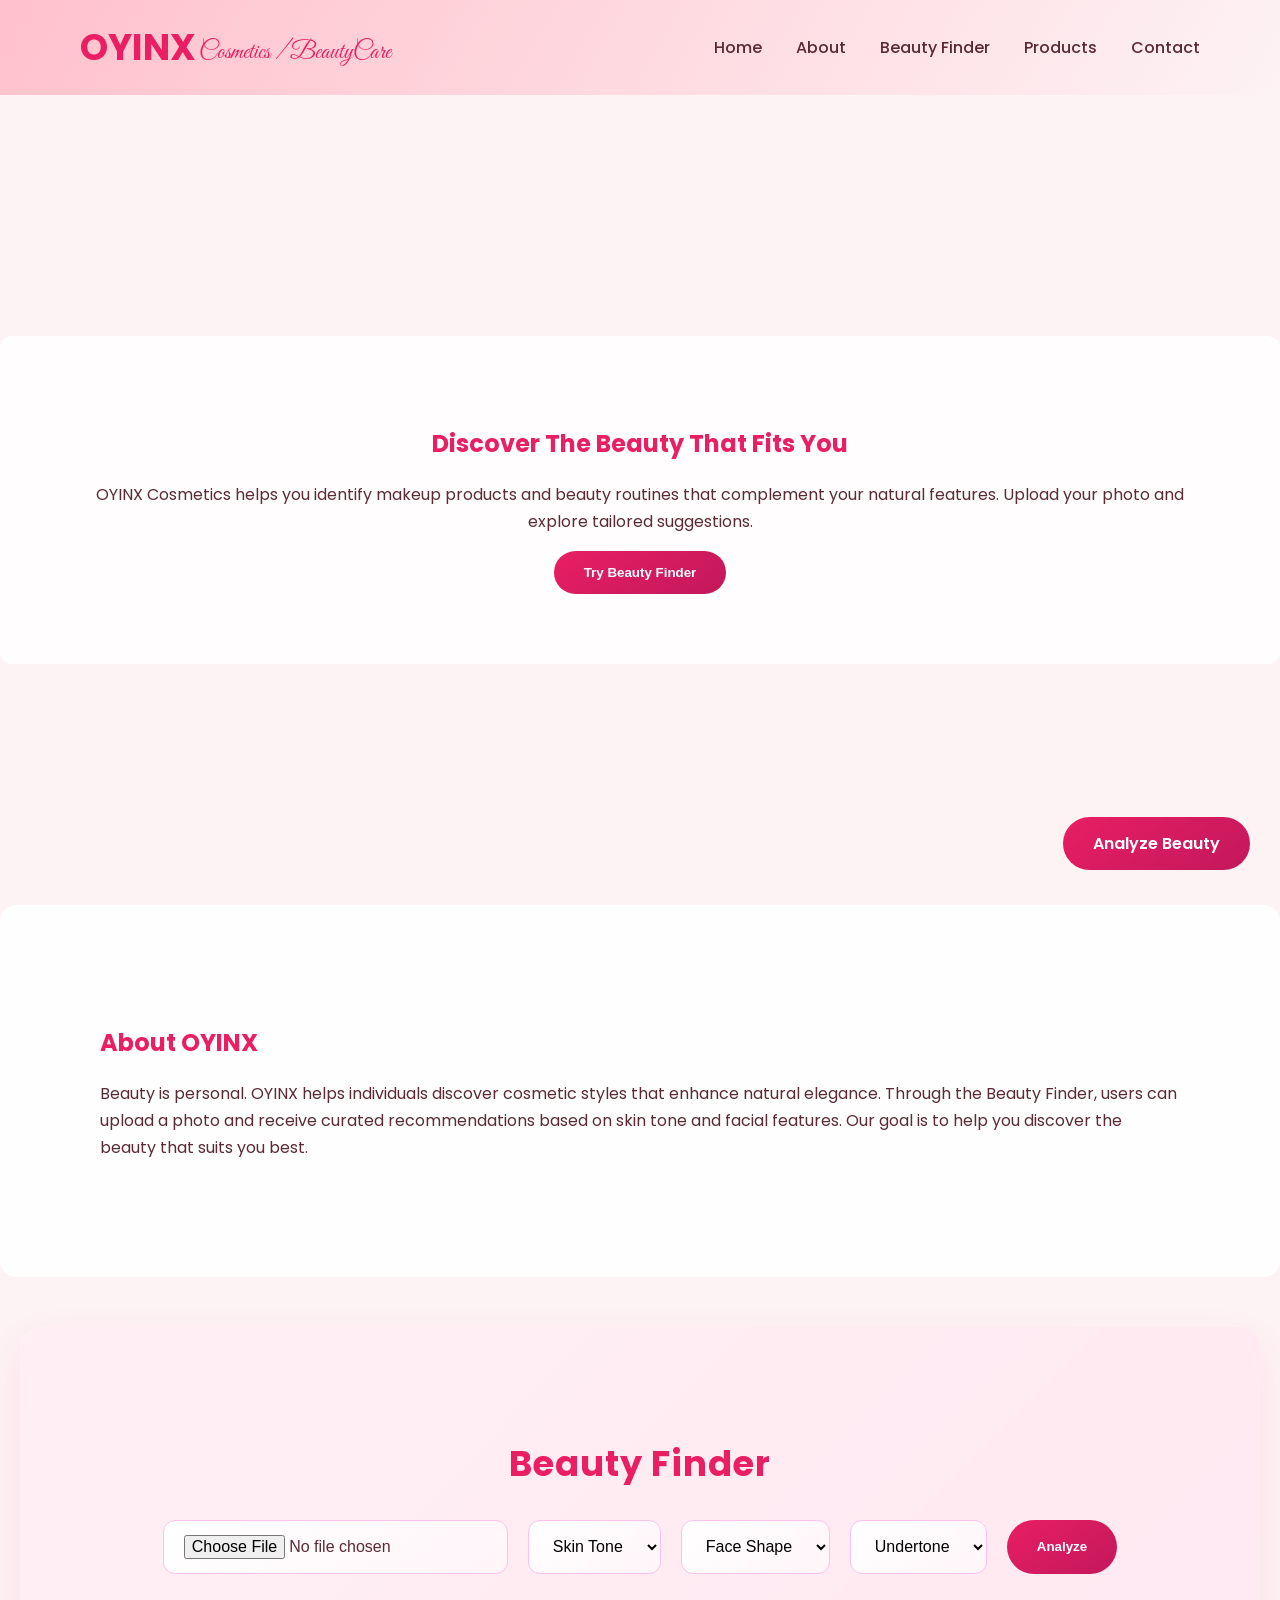
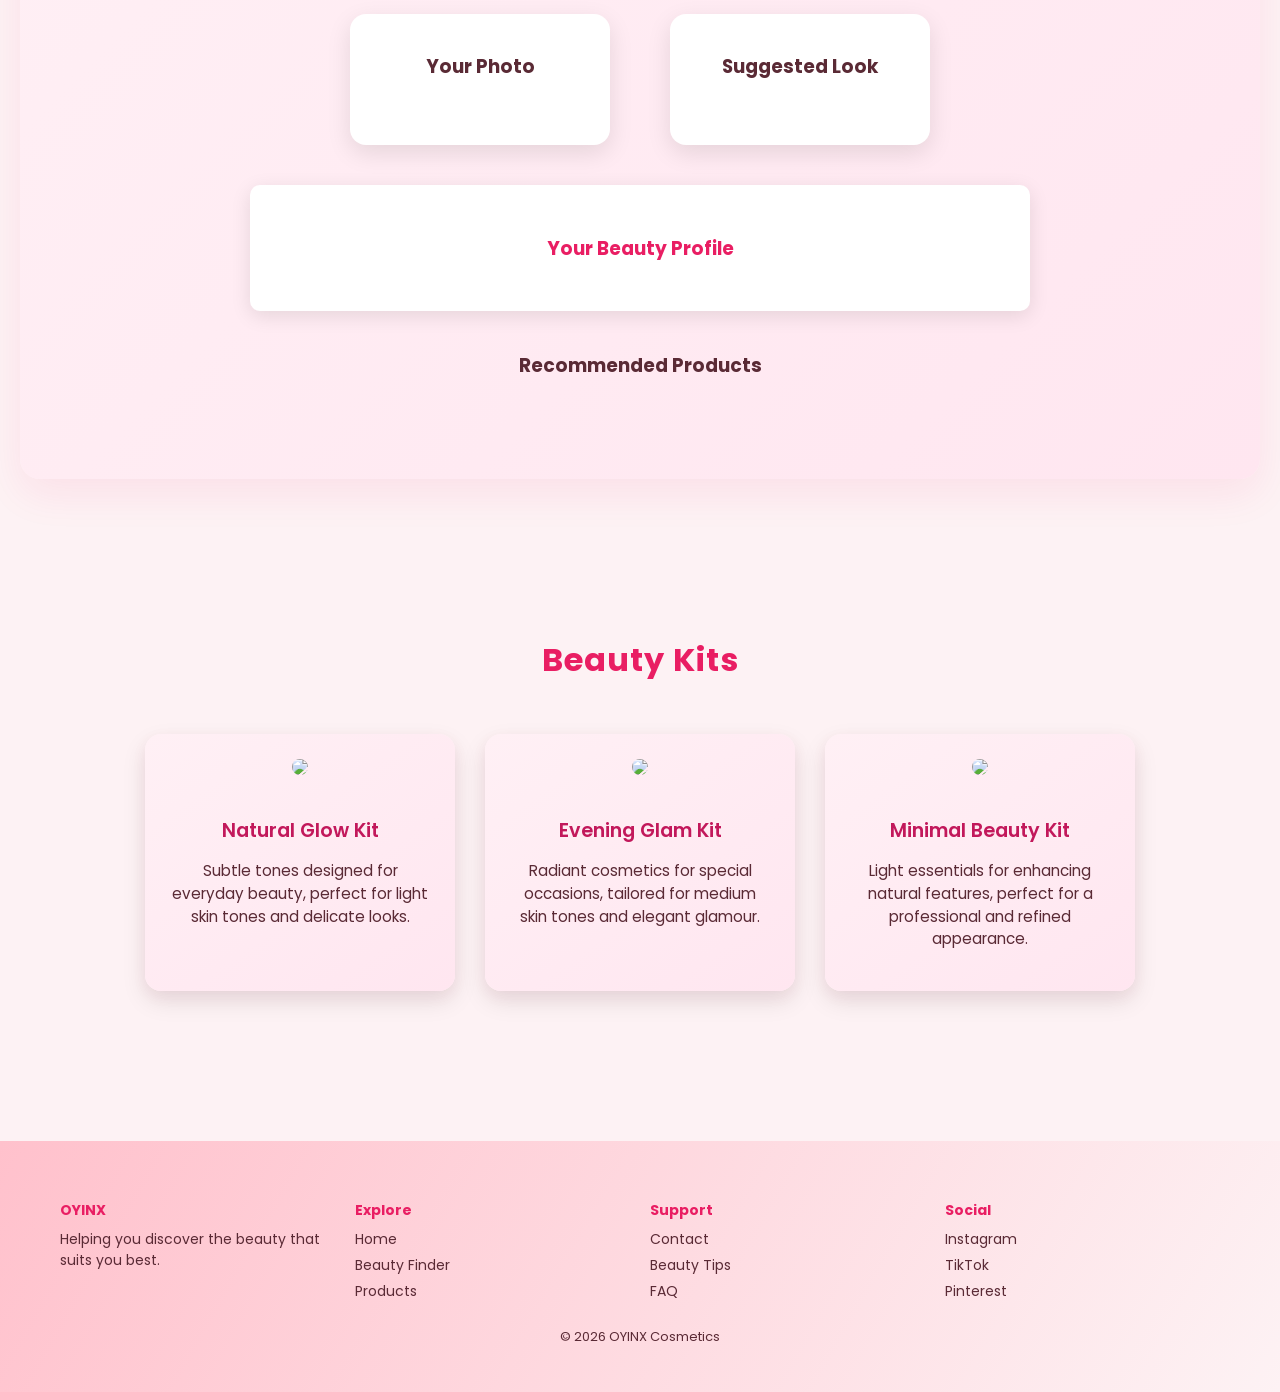
==== index.html @ d526050b "first commit" ====
<!DOCTYPE html>
<html lang="en">

<head>
<meta charset="UTF-8">
<meta name="viewport" content="width=device-width, initial-scale=1.0">
<title>OYINX Cosmetics</title>
<link rel="stylesheet" href="style.css">
<link href="https://fonts.googleapis.com/css2?family=Poppins:wght@300;400;600&family=Great+Vibes&display=swap" rel="stylesheet">
</head>

<body>

<header>
  <div class="logo">
    <h1>OYINX</h1>
    <span class="cursive-logo">Cosmetics / BeautyCare</span>
  </div>

  <nav id="nav-links">
    <a href="#">Home</a>
    <a href="#about">About</a>
    <a href="#finder">Beauty Finder</a>
    <a href="#products">Products</a>
    <a href="#contact">Contact</a>
  </nav>

  <div class="hamburger" id="hamburger">
    <span></span>
    <span></span>
    <span></span>
  </div>
</header>

<section class="hero fade-in">
  <div class="hero-content">
    <h2>Discover The Beauty That Fits You</h2>
    <p>
      OYINX Cosmetics helps you identify makeup products and beauty routines that complement your natural features. Upload your photo and explore tailored suggestions.
    </p>
    <button onclick="scrollToFinder()" class="analyze-btn">Try Beauty Finder</button>
  </div>
</section>

<section id="about" class="about fade-in">
  <div class="about-box">
    <h2>About OYINX</h2>
    <p>
      Beauty is personal. OYINX helps individuals discover cosmetic styles that enhance natural elegance. Through the Beauty Finder, users can upload a photo and receive curated recommendations based on skin tone and facial features. Our goal is to help you discover the beauty that suits you best.
    </p>
  </div>
</section>

<section id="finder" class="finder fade-in">
  <h2>Beauty Finder</h2>
  <div class="finder-controls">
    <input type="file" id="photoUpload">
    <select id="skinTone">
      <option value="">Skin Tone</option>
      <option value="light">Light</option>
      <option value="medium">Medium</option>
      <option value="dark">Dark</option>
    </select>
    <select id="faceShape">
      <option value="">Face Shape</option>
      <option value="oval">Oval</option>
      <option value="round">Round</option>
      <option value="square">Square</option>
    </select>
    <select id="undertone">
      <option value="">Undertone</option>
      <option value="warm">Warm</option>
      <option value="cool">Cool</option>
      <option value="neutral">Neutral</option>
    </select>
    <button onclick="analyzeBeauty()" class="analyze-btn">Analyze</button>
  </div>

  <div class="results">
    <div class="before">
      <h3>Your Photo</h3>
      <img id="preview">
    </div>
    <div class="after">
      <h3>Suggested Look</h3>
      <div class="after-container">
        <img id="afterImage" class="after-img">
        <div class="makeup-overlay" id="makeupOverlay"></div>
      </div>
    </div>
  </div>

  <div class="beauty-profile">
    <h3>Your Beauty Profile</h3>
    <p id="analysis"></p>
  </div>

  <div class="product-suggestions">
    <h3>Recommended Products</h3>
    <div id="productResults"></div>
  </div>
</section>

<section id="products" class="products fade-in">
  <h2>Beauty Kits</h2>
  <div class="cards">
    <div class="card">
      <img src="https://images.unsplash.com/photo-1512496015851-a90fb38ba796">
      <h3>Natural Glow Kit</h3>
      <p>Subtle tones designed for everyday beauty, perfect for light skin tones and delicate looks.</p>
    </div>
    <div class="card">
      <img src="https://images.unsplash.com/photo-1596462502278-27bfdc403348">
      <h3>Evening Glam Kit</h3>
      <p>Radiant cosmetics for special occasions, tailored for medium skin tones and elegant glamour.</p>
    </div>
    <div class="card">
      <img src="https://images.unsplash.com/photo-1585386959984-a4155224a1ad">
      <h3>Minimal Beauty Kit</h3>
      <p>Light essentials for enhancing natural features, perfect for a professional and refined appearance.</p>
    </div>
  </div>
</section>

<footer id="contact">
  <div class="footer-grid">
    <div>
      <h4>OYINX</h4>
      <p>Helping you discover the beauty that suits you best.</p>
    </div>
    <div>
      <h4>Explore</h4>
      <p>Home</p>
      <p>Beauty Finder</p>
      <p>Products</p>
    </div>
    <div>
      <h4>Support</h4>
      <p>Contact</p>
      <p>Beauty Tips</p>
      <p>FAQ</p>
    </div>
    <div>
      <h4>Social</h4>
      <p>Instagram</p>
      <p>TikTok</p>
      <p>Pinterest</p>
    </div>
  </div>
  <p class="copyright">© 2026 OYINX Cosmetics</p>
</footer>

<div class="floating-btn analyze-btn" onclick="scrollToFinder()">Analyze Beauty</div>

<script src="script.js"></script>
</body>
</html>
---- style.css ----
:root {
  --primary-color: #E91E63;
  --secondary-color: #fdf2f4;
  --accent-color: #FFC1CC;
  --text-color: #5a2a35;
}

body { 
  margin:0; 
  font-family:Poppins; 
  background: var(--secondary-color); 
  color: var(--text-color); 
}

/* NAVBAR */
header { 
  display:flex; 
  justify-content:space-between; 
  align-items:center; 
  padding:20px 80px; 
  background:linear-gradient(120deg,var(--accent-color),var(--secondary-color)); 
  position:sticky; top:0; 
  z-index:10; 
}
.logo { display:flex; align-items:center; gap:8px; }
.logo h1 { color: var(--primary-color); font-size:36px; margin:0; }
.cursive-logo { 
  font-family:'Great Vibes', cursive; 
  color: var(--primary-color); 
  font-size:24px; 
  margin-left:-5px; /* closer to OYINX */
  margin-top: 11px;
}

/* Navbar links */
nav a { margin-left:30px; text-decoration:none; color: var(--text-color); font-weight:500; transition:.3s; }
nav a:hover { color: var(--primary-color); }

/* Hamburger */
.hamburger { display:none; flex-direction: column; cursor:pointer; gap:5px; }
.hamburger span { display:block; width:25px; height:3px; background:var(--text-color); border-radius:2px; transition:0.3s all ease; }
.hamburger.active span:nth-child(1){ transform: rotate(45deg) translate(5px,5px); background: var(--primary-color);}
.hamburger.active span:nth-child(2){ opacity:0; }
.hamburger.active span:nth-child(3){ transform: rotate(-45deg) translate(6px,-6px); background: var(--primary-color); }

/* HERO */
.hero { 
  height:90vh; 
  background:url("https://images.unsplash.com/photo-1522335789203-aabd1fc54bc9") center/cover no-repeat; 
  display:flex; align-items:center; justify-content:center; 
}
.hero-content { 
  background:rgba(255,255,255,0.85); 
  padding:70px; 
  border-radius:12px; 
  text-align:center; 
  animation:fadeIn 2s; 
}
.hero h2{ color: var(--primary-color); }
.hero p{ color: var(--text-color); line-height:1.7; }
.analyze-btn { 
  background: linear-gradient(145deg, #E91E63, #C2185B); 
  color:white; border:none; padding:14px 30px; border-radius:30px; 
  cursor:pointer; font-weight:600; transition:0.3s; 
}
.analyze-btn:hover{ transform: scale(1.05); box-shadow: 0 8px 25px rgba(233,30,99,0.25); }

/* ABOUT */
.about{ 
  background: linear-gradient(rgba(255,255,255,0.9), rgba(255,255,255,0.9)), url("https://images.unsplash.com/photo-1526045478516-99145907023c") center/cover no-repeat; 
  background-size:cover; 
  padding:100px; 
  display:flex; justify-content:center; border-radius:16px; 
}
.about h2{ color: var(--primary-color); }
.about-box p{ line-height:1.7; color: var(--text-color); }

/* BEAUTY FINDER */
.finder{ 
  padding:80px 20px; 
  text-align:center; 
  background: linear-gradient(135deg, #fff0f5 0%, #ffe6f0 100%); 
  border-radius: 20px; 
  max-width: 1200px; 
  margin: 50px auto; 
  box-shadow: 0 15px 40px rgba(233,30,99,0.08); 
}
.finder h2{ color: var(--primary-color); font-size:2.2rem; margin-bottom:30px; letter-spacing:1px; }
.finder-controls{ display:flex; justify-content:center; flex-wrap:wrap; gap:20px; margin-bottom:40px; }
.finder-controls input[type="file"], .finder-controls select{
  padding:14px 20px; 
  border-radius:12px; 
  border:1px solid #fbc2eb; 
  background:linear-gradient(145deg,#fff,#fff5f8); 
  font-size:1rem; 
  transition:all 0.4s ease, box-shadow 0.4s ease; 
  cursor:pointer; 
}
.finder-controls input[type="file"]:hover, .finder-controls select:hover{
  transform:scale(1.05); 
  border-color: var(--primary-color); 
  box-shadow: 0 8px 20px rgba(233,30,99,0.15); 
}

/* RESULTS */
.results{ display:flex; justify-content:center; gap:60px; flex-wrap:wrap; margin-top:40px; }
.results .before, .results .after{ background:#fff; border-radius:16px; padding:20px; box-shadow:0 8px 25px rgba(0,0,0,0.1); text-align:center; transition:all 0.4s ease; }
.results img{ width:220px; border-radius:12px; margin-top:15px; box-shadow:0 8px 20px rgba(0,0,0,0.12); transition:all 0.5s ease; }
.results img.show{ opacity:1; transform: scale(1); }

/* AFTER IMAGE OVERLAY */
.after-container{ position: relative; display: inline-block; }
.after-img{ width:220px; border-radius:12px; box-shadow:0 8px 20px rgba(0,0,0,0.12); transition: all 0.5s ease; }
.makeup-overlay{ position:absolute; top:0; left:0; width:100%; height:100%; border-radius:12px; background: rgba(233,30,99,0.2); opacity:0; transition: opacity 0.5s ease; }
.makeup-overlay.show{ opacity:1; }
.after-container:hover .makeup-overlay{ opacity:0.5; transition: opacity 0.4s ease; }

/* BEAUTY PROFILE */
.beauty-profile{ background:white; padding:30px; margin:40px auto; width:60%; border-radius:10px; box-shadow:0 5px 20px rgba(0,0,0,.1); }
.beauty-profile h3{ color:var(--primary-color); }

/* PRODUCT SUGGESTIONS */
.product-suggestions{ margin-top:40px; text-align:center; }
#productResults{ display:flex; justify-content:center; gap:20px; flex-wrap:wrap; }
#productResults img{ width:120px; border-radius:10px; box-shadow:0 8px 20px rgba(0,0,0,.15); transition:.4s; }
#productResults img:hover{ transform:scale(1.1); }

/* BEAUTY KITS CARDS */
.products { padding:80px 20px 150px 20px; } /* bottom padding prevents contact with footer */
.products h2{ text-align:center; color: var(--primary-color); font-size:2rem; margin-bottom:50px; letter-spacing:1px; }
.cards{ display:flex; justify-content:center; gap:30px; flex-wrap:wrap; margin-top:40px; }
.card{ width:260px; background: linear-gradient(145deg, #fff0f5, #ffe6f0); border-radius:16px; padding:25px; box-shadow: 0 10px 25px rgba(0,0,0,0.1),0 5px 15px rgba(233,30,99,0.05); text-align:center; transition:all 0.5s ease; opacity:0; transform:translateY(20px); }
.card img{ width:100%; border-radius:12px; margin-bottom:15px; transition: transform .5s ease; }
.card h3{ color:#C2185B; font-weight:600; font-size:1.2rem; margin-bottom:10px; }
.card p{ color:var(--text-color); font-size:.95rem; line-height:1.5; }
.card:hover{ transform:translateY(-15px); box-shadow:0 20px 45px rgba(233,30,99,0.25); }
.card.show{ opacity:1; transform:translateY(0); }

/* FOOTER */
footer{ background:linear-gradient(120deg,var(--accent-color),var(--secondary-color)); padding:40px 60px; font-size:14px; }
.footer-grid{ display:grid; grid-template-columns:repeat(4,1fr); gap:20px; }
footer h4{ color:var(--primary-color); margin-bottom:8px; }
footer p{ color:var(--text-color); margin:5px 0; }
.copyright{ text-align:center; margin-top:20px; font-size:13px; }

/* FLOAT BUTTON */
.floating-btn{ position:fixed; bottom:30px; right:30px; }

/* FADE-IN */
.fade-in{ opacity:0; transform:translateY(30px); transition: all 0.8s ease-out; }
.fade-in.show{ opacity:1; transform:translateY(0); }

@keyframes fadeIn{ from{opacity:0;transform:translateY(40px);} to{opacity:1;transform:translateY(0);} }

/* RESPONSIVE */
@media(max-width:900px){
    nav#nav-links{ display:none; position:absolute; top:80px; right:0; background:rgba(255,255,255,0.95); flex-direction:column; width:200px; padding:20px; box-shadow:0 5px 20px rgba(0,0,0,.2);}
    nav#nav-links.show{display:flex;}
    nav#nav-links a{ margin:10px 0; font-size:16px; }
    .hamburger{ display:flex; }
    .footer-grid{ grid-template-columns:1fr 1fr;}
    .beauty-profile{width:90%;}
}
@media(max-width:500px){
  .footer-grid{ grid-template-columns:1fr;}
  .hero-content{padding:40px;}
}
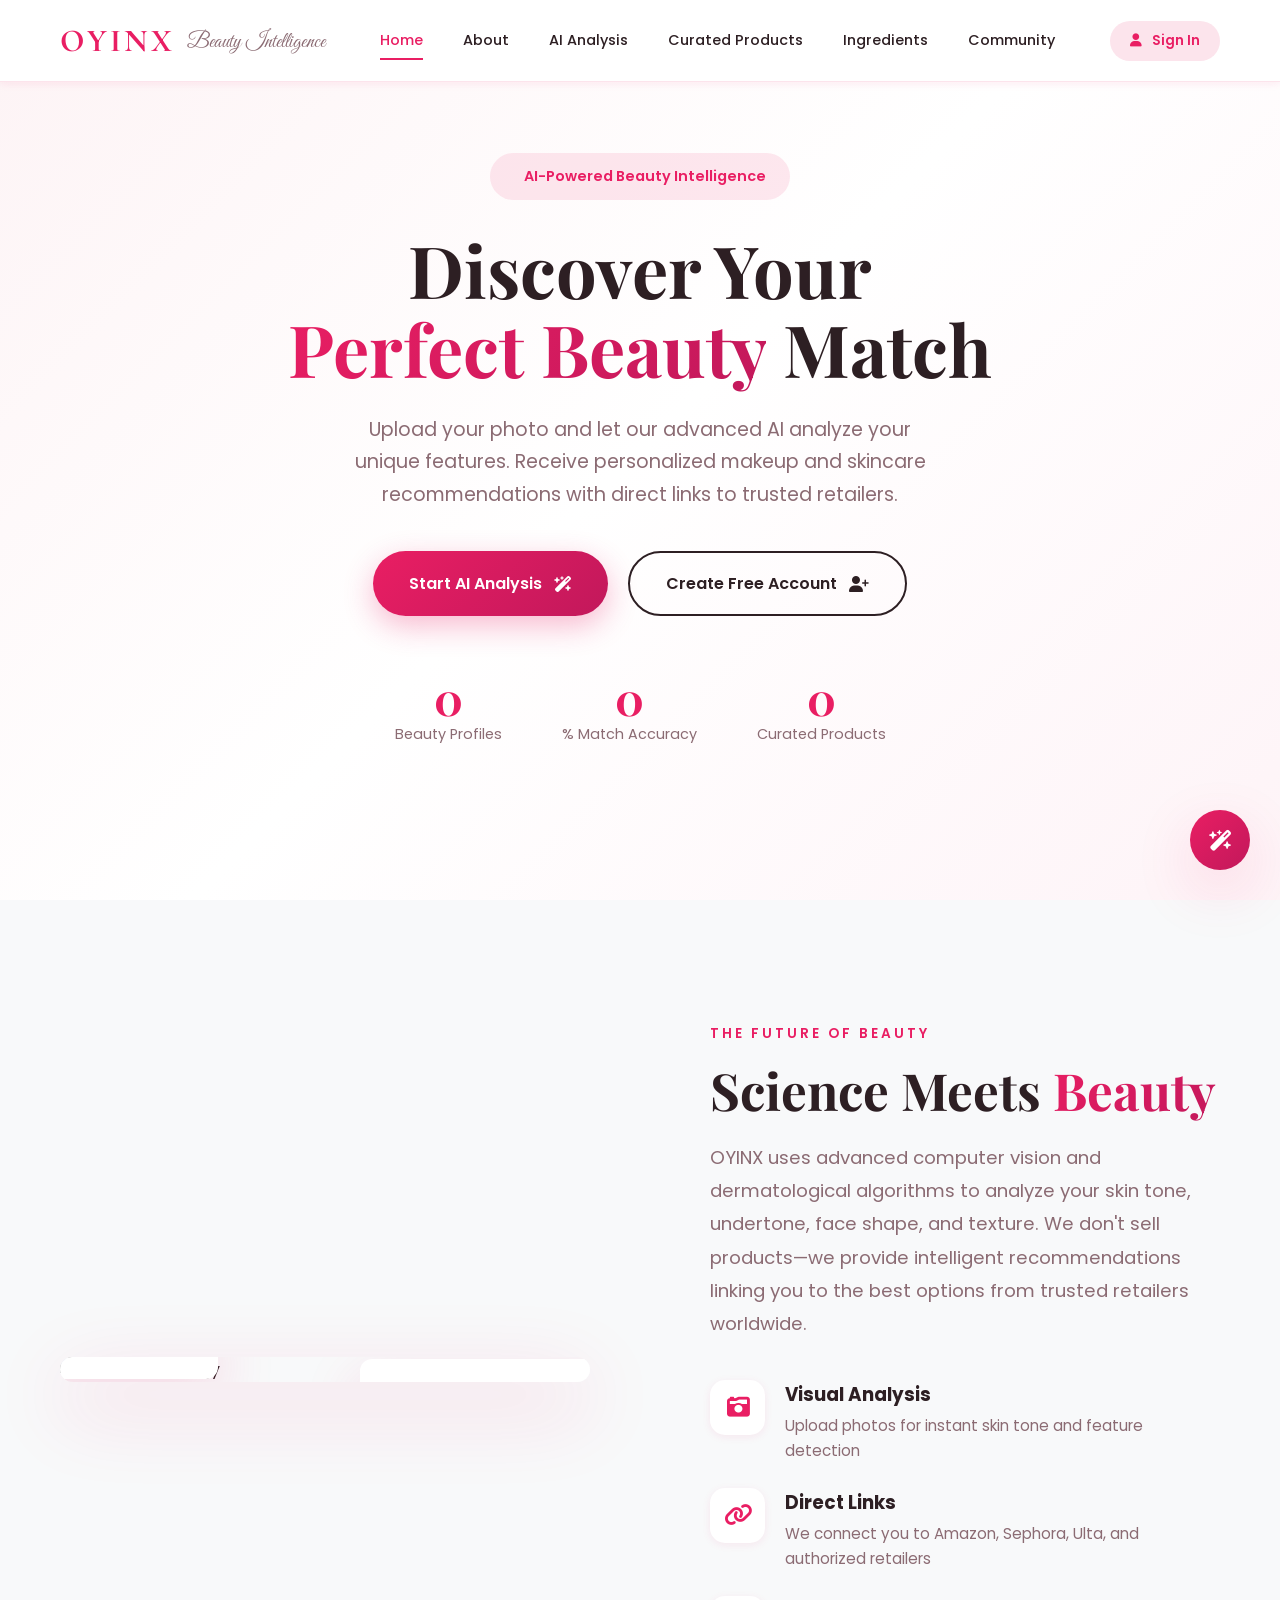
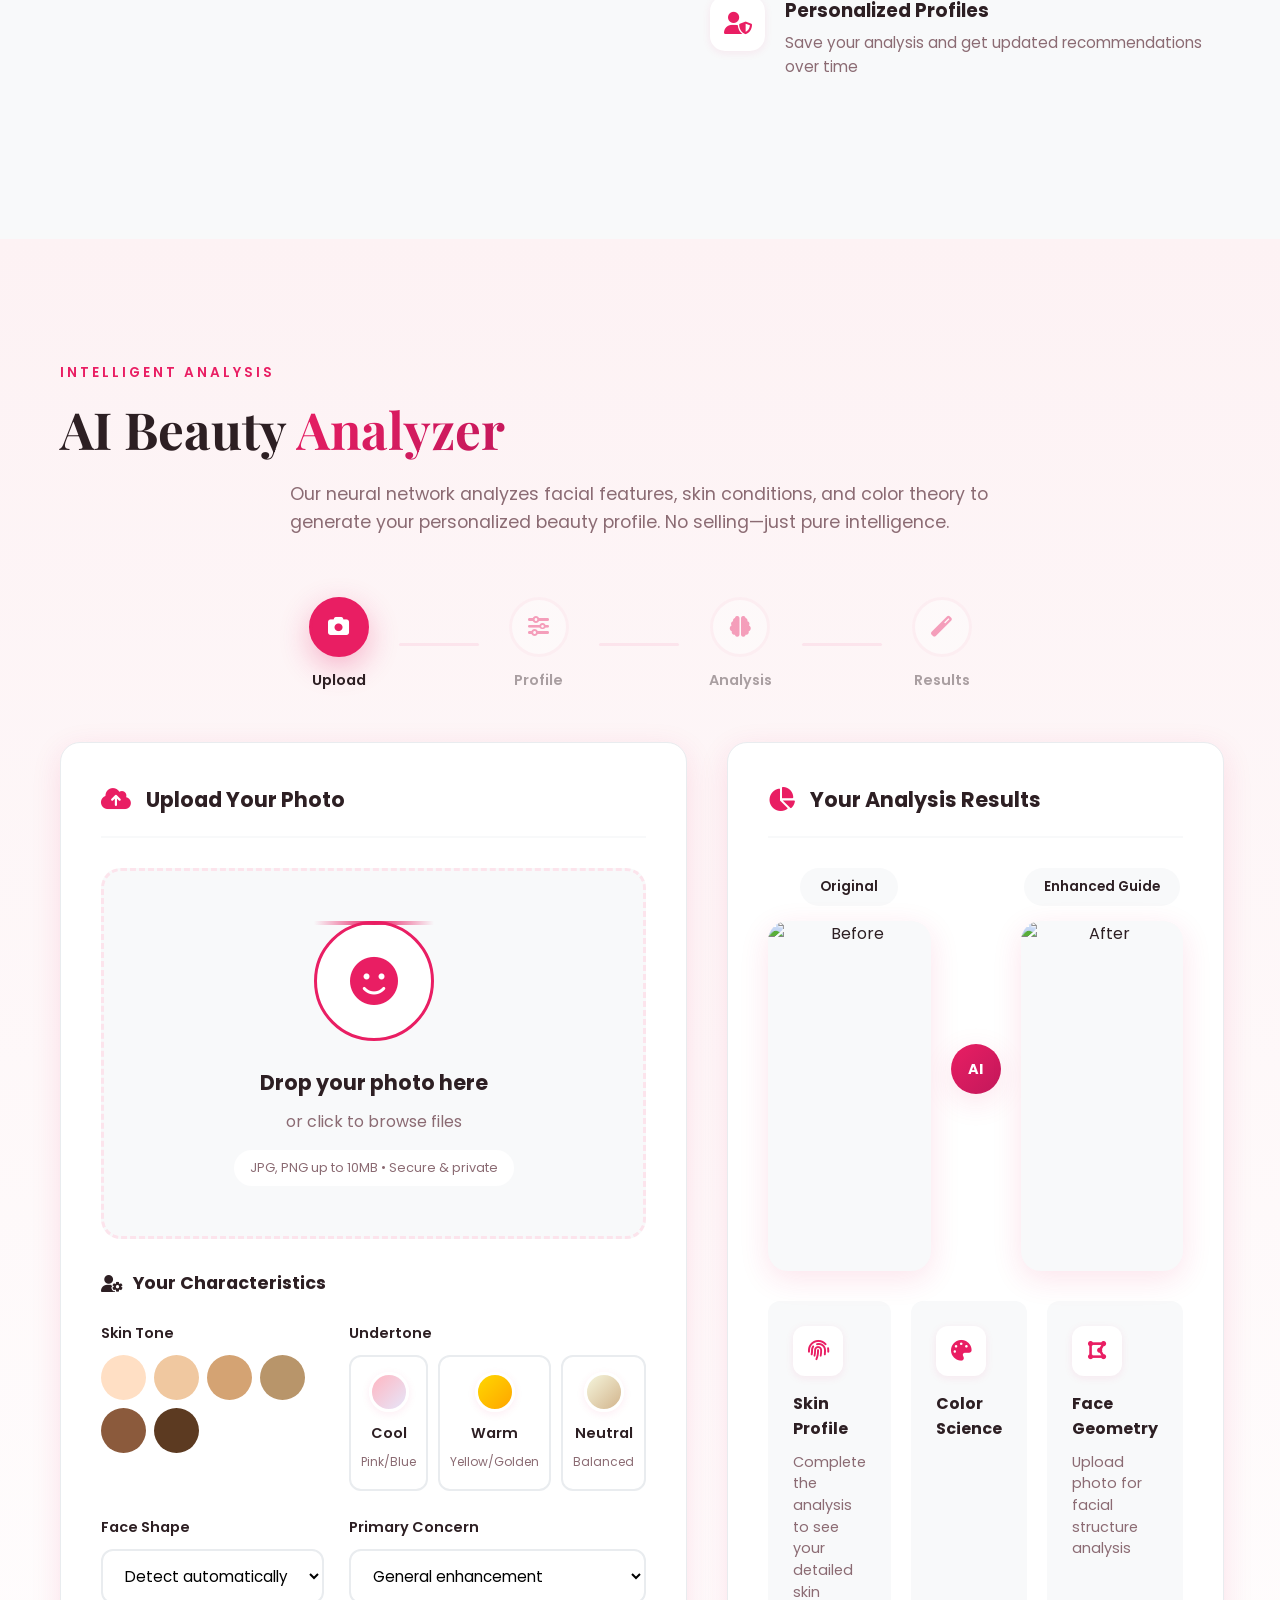
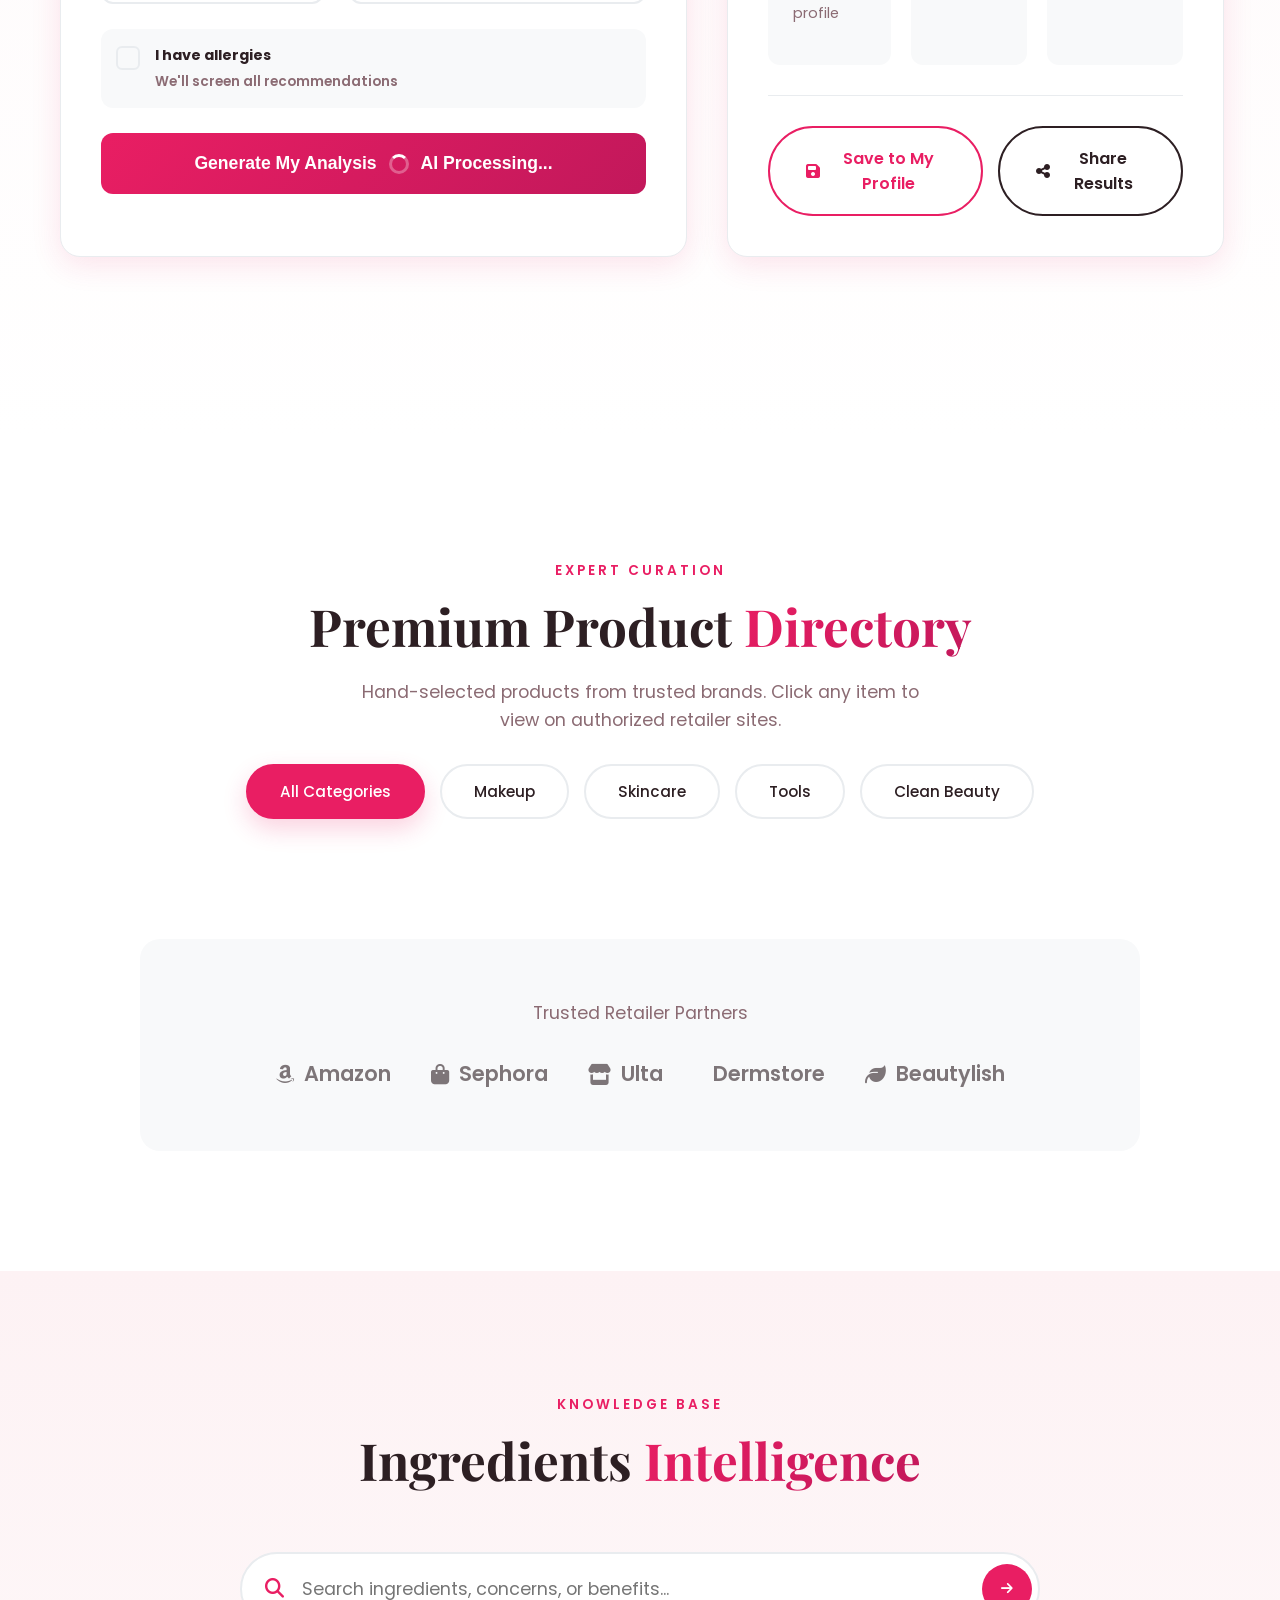
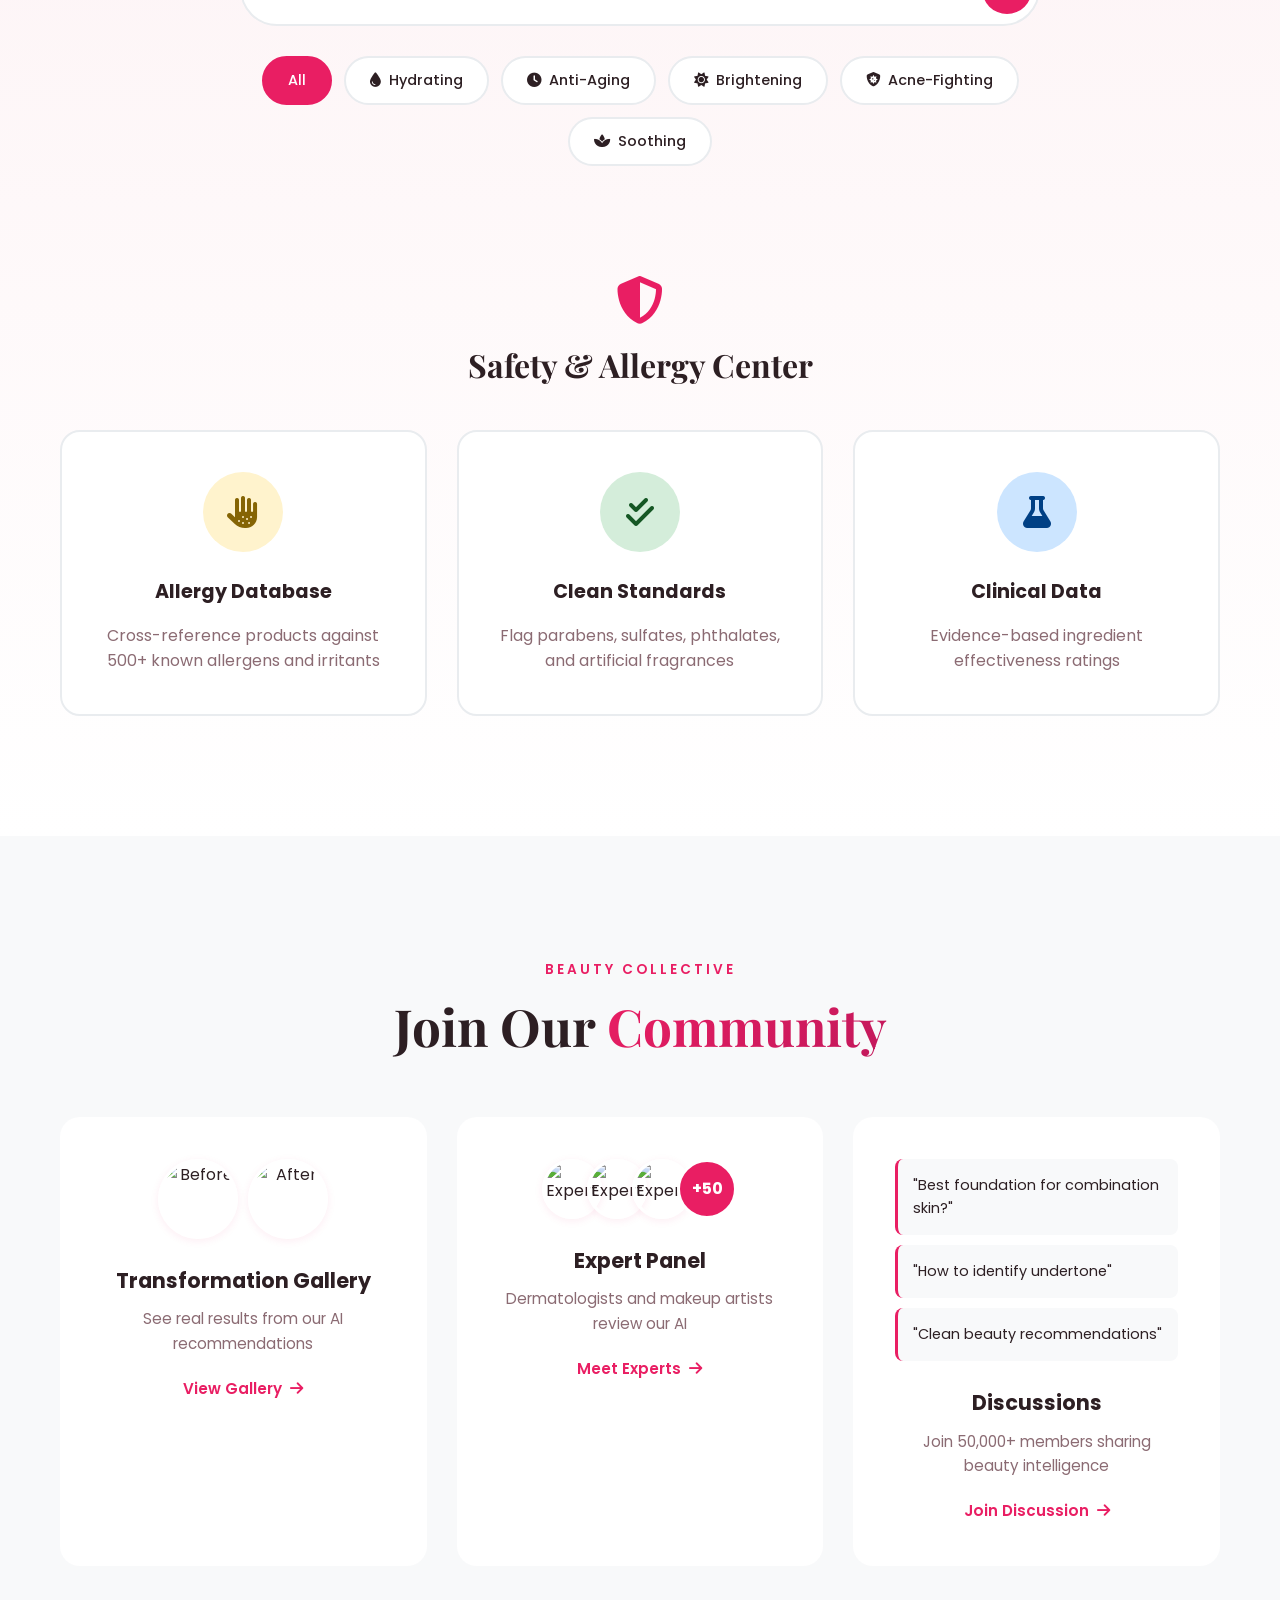
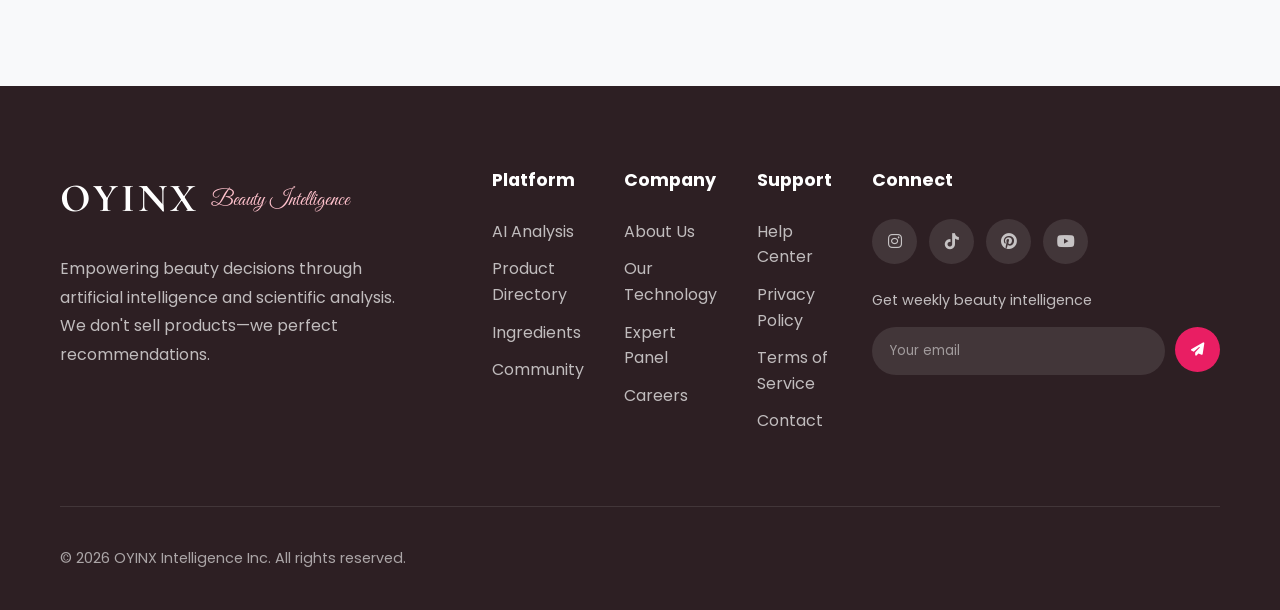
==== commit 52d4f9af: "Reupdated" ====
--- a/index.html
+++ b/index.html
@@ -4,154 +4,769 @@
 <head>
 <meta charset="UTF-8">
 <meta name="viewport" content="width=device-width, initial-scale=1.0">
-<title>OYINX Cosmetics</title>
+<title>OYINX | AI Beauty Intelligence Platform</title>
 <link rel="stylesheet" href="style.css">
-<link href="https://fonts.googleapis.com/css2?family=Poppins:wght@300;400;600&family=Great+Vibes&display=swap" rel="stylesheet">
+<link href="https://fonts.googleapis.com/css2?family=Poppins:wght@300;400;500;600;700&family=Great+Vibes&family=Playfair+Display:wght@400;500;600;700&family=Cormorant+Garamond:wght@400;500;600&display=swap" rel="stylesheet">
+<link rel="stylesheet" href="https://cdnjs.cloudflare.com/ajax/libs/font-awesome/6.4.0/css/all.min.css">
 </head>
 
 <body>
 
-<header>
+<!-- Loading Screen -->
+<div class="loading-screen" id="loadingScreen">
+  <div class="loader-container">
+    <div class="loader-ring"></div>
+    <div class="loader-ring"></div>
+    <div class="loader-ring"></div>
+    <div class="loader-text">OYINX</div>
+  </div>
+  <div class="loader-tagline">Intelligent Beauty Analysis</div>
+</div>
+
+<!-- Authentication Modal -->
+<div class="auth-modal" id="authModal">
+  <div class="auth-container">
+    <button class="close-auth" onclick="closeAuth()"><i class="fas fa-times"></i></button>
+    
+    <div class="auth-tabs">
+      <button class="auth-tab active" onclick="switchAuthTab('login')">Sign In</button>
+      <button class="auth-tab" onclick="switchAuthTab('register')">Create Account</button>
+    </div>
+
+    <!-- Login Form -->
+    <div class="auth-form active" id="loginForm">
+      <h2>Welcome Back</h2>
+      <p class="auth-subtitle">Access your personalized beauty profile</p>
+      
+      <form onsubmit="handleLogin(event)">
+        <div class="input-group">
+          <i class="fas fa-envelope"></i>
+          <input type="email" placeholder="Email address" required id="loginEmail">
+        </div>
+        <div class="input-group">
+          <i class="fas fa-lock"></i>
+          <input type="password" placeholder="Password" required id="loginPassword">
+          <button type="button" class="toggle-password" onclick="togglePassword('loginPassword')">
+            <i class="fas fa-eye"></i>
+          </button>
+        </div>
+        <div class="form-options">
+          <label class="remember-me">
+            <input type="checkbox">
+            <span>Remember me</span>
+          </label>
+          <a href="#" class="forgot-password">Forgot password?</a>
+        </div>
+        <button type="submit" class="auth-btn">
+          <span>Sign In</span>
+          <i class="fas fa-arrow-right"></i>
+        </button>
+      </form>
+
+      <div class="social-auth">
+        <p>Or continue with</p>
+        <div class="social-buttons">
+          <button class="social-btn google" onclick="socialLogin('google')">
+            <i class="fab fa-google"></i>
+          </button>
+          <button class="social-btn apple" onclick="socialLogin('apple')">
+            <i class="fab fa-apple"></i>
+          </button>
+          <button class="social-btn facebook" onclick="socialLogin('facebook')">
+            <i class="fab fa-facebook-f"></i>
+          </button>
+        </div>
+      </div>
+    </div>
+
+    <!-- Register Form -->
+    <div class="auth-form" id="registerForm">
+      <h2>Create Your Profile</h2>
+      <p class="auth-subtitle">Join thousands discovering their perfect beauty match</p>
+      
+      <form onsubmit="handleRegister(event)">
+        <div class="input-row">
+          <div class="input-group">
+            <i class="fas fa-user"></i>
+            <input type="text" placeholder="First name" required id="regFirstName">
+          </div>
+          <div class="input-group">
+            <i class="fas fa-user"></i>
+            <input type="text" placeholder="Last name" required id="regLastName">
+          </div>
+        </div>
+        <div class="input-group">
+          <i class="fas fa-envelope"></i>
+          <input type="email" placeholder="Email address" required id="regEmail">
+        </div>
+        <div class="input-group">
+          <i class="fas fa-lock"></i>
+          <input type="password" placeholder="Create password" required id="regPassword" oninput="checkPasswordStrength(this.value)">
+          <div class="password-strength" id="passwordStrength"></div>
+        </div>
+        <div class="input-group">
+          <i class="fas fa-venus-mars"></i>
+          <select id="regGender">
+            <option value="">Select gender (optional)</option>
+            <option value="female">Female</option>
+            <option value="male">Male</option>
+            <option value="non-binary">Non-binary</option>
+            <option value="prefer-not">Prefer not to say</option>
+          </select>
+        </div>
+        <div class="terms-check">
+          <label>
+            <input type="checkbox" required>
+            <span>I agree to the <a href="#">Terms of Service</a> and <a href="#">Privacy Policy</a></span>
+          </label>
+        </div>
+        <button type="submit" class="auth-btn">
+          <span>Create Account</span>
+          <i class="fas fa-arrow-right"></i>
+        </button>
+      </form>
+    </div>
+  </div>
+</div>
+
+<!-- User Account Dropdown -->
+<div class="user-menu" id="userMenu">
+  <div class="user-header">
+    <div class="user-avatar" id="userAvatar">
+      <span id="userInitials">JD</span>
+      <img src="" alt="" id="userAvatarImg" hidden>
+    </div>
+    <div class="user-info">
+      <h4 id="userName">Jane Doe</h4>
+      <span id="userEmail">jane@example.com</span>
+    </div>
+  </div>
+  <div class="user-links">
+    <a href="#profile" onclick="showProfile()"><i class="fas fa-user-circle"></i> My Beauty Profile</a>
+    <a href="#history" onclick="showHistory()"><i class="fas fa-history"></i> Analysis History</a>
+    <a href="#saved" onclick="showSaved()"><i class="fas fa-heart"></i> Saved Products</a>
+    <a href="#settings" onclick="showSettings()"><i class="fas fa-cog"></i> Settings</a>
+    <div class="divider"></div>
+    <a href="#" onclick="logout()" class="logout-link"><i class="fas fa-sign-out-alt"></i> Sign Out</a>
+  </div>
+</div>
+
+<!-- Header -->
+<header class="header-scrolled" id="header">
   <div class="logo">
     <h1>OYINX</h1>
-    <span class="cursive-logo">Cosmetics / BeautyCare</span>
+    <span class="cursive-logo">Beauty Intelligence</span>
   </div>
 
   <nav id="nav-links">
-    <a href="#">Home</a>
-    <a href="#about">About</a>
-    <a href="#finder">Beauty Finder</a>
-    <a href="#products">Products</a>
-    <a href="#contact">Contact</a>
+    <a href="#home" class="nav-link active">Home</a>
+    <a href="#about" class="nav-link">About</a>
+    <a href="#finder" class="nav-link">AI Analysis</a>
+    <a href="#products" class="nav-link">Curated Products</a>
+    <a href="#ingredients" class="nav-link">Ingredients</a>
+    <a href="#community" class="nav-link">Community</a>
   </nav>
 
-  <div class="hamburger" id="hamburger">
-    <span></span>
-    <span></span>
-    <span></span>
+  <div class="header-actions">
+    <button class="user-btn" id="userBtn" onclick="toggleUserMenu()">
+      <i class="fas fa-user"></i>
+      <span>Sign In</span>
+    </button>
+    <div class="hamburger" id="hamburger">
+      <span></span>
+      <span></span>
+      <span></span>
+    </div>
   </div>
 </header>
 
-<section class="hero fade-in">
+<!-- Hero Section -->
+<section class="hero" id="home">
+  <div class="hero-particles" id="particles"></div>
+  <div class="hero-bg-slider">
+    <div class="hero-slide active" style="background-image: url('https://images.unsplash.com/photo-1522335789203-aabd1fc54bc9')"></div>
+    <div class="hero-slide" style="background-image: url('https://images.unsplash.com/photo-1512496015851-a90fb38ba796')"></div>
+    <div class="hero-slide" style="background-image: url('https://images.unsplash.com/photo-1596462502278-27bfdc403348')"></div>
+  </div>
+  <div class="hero-overlay"></div>
+  
   <div class="hero-content">
-    <h2>Discover The Beauty That Fits You</h2>
-    <p>
-      OYINX Cosmetics helps you identify makeup products and beauty routines that complement your natural features. Upload your photo and explore tailored suggestions.
+    <div class="hero-badge" data-aos="fade-down">
+      <i class="fas fa-sparkles"></i> AI-Powered Beauty Intelligence
+    </div>
+    <h2 class="hero-title">Discover Your <br><span class="highlight-text">Perfect Beauty</span> Match</h2>
+    <p class="hero-subtitle">
+      Upload your photo and let our advanced AI analyze your unique features. Receive personalized makeup and skincare recommendations with direct links to trusted retailers.
     </p>
-    <button onclick="scrollToFinder()" class="analyze-btn">Try Beauty Finder</button>
+    <div class="hero-buttons">
+      <button onclick="scrollToFinder()" class="btn-primary">
+        <span>Start AI Analysis</span>
+        <i class="fas fa-wand-magic-sparkles"></i>
+      </button>
+      <button onclick="openAuth('register')" class="btn-secondary" id="heroCtaBtn">
+        <span>Create Free Account</span>
+        <i class="fas fa-user-plus"></i>
+      </button>
+    </div>
+    
+    <div class="hero-stats">
+      <div class="stat-item">
+        <span class="stat-number" data-count="50000">0</span>
+        <span class="stat-label">Beauty Profiles</span>
+      </div>
+      <div class="stat-item">
+        <span class="stat-number" data-count="98">0</span>
+        <span class="stat-label">% Match Accuracy</span>
+      </div>
+      <div class="stat-item">
+        <span class="stat-number" data-count="150">0</span>
+        <span class="stat-label">Curated Products</span>
+      </div>
+    </div>
   </div>
 </section>
 
-<section id="about" class="about fade-in">
-  <div class="about-box">
-    <h2>About OYINX</h2>
-    <p>
-      Beauty is personal. OYINX helps individuals discover cosmetic styles that enhance natural elegance. Through the Beauty Finder, users can upload a photo and receive curated recommendations based on skin tone and facial features. Our goal is to help you discover the beauty that suits you best.
+<!-- About Section -->
+<section id="about" class="about">
+  <div class="about-container">
+    <div class="about-image" data-aos="fade-right">
+      <div class="about-img-wrapper">
+        <img src="https://images.unsplash.com/photo-1526045478516-99145907023c" alt="OYINX Technology">
+        <div class="floating-card card-1">
+          <i class="fas fa-robot"></i>
+          <span>AI-Powered Analysis</span>
+        </div>
+        <div class="floating-card card-2">
+          <i class="fas fa-shield-check"></i>
+          <span>100% Unbiased</span>
+        </div>
+      </div>
+    </div>
+    
+    <div class="about-content" data-aos="fade-left">
+      <span class="section-subtitle">The Future of Beauty</span>
+      <h2 class="section-title">Science Meets <span class="gradient-text">Beauty</span></h2>
+      <p class="about-text">
+        OYINX uses advanced computer vision and dermatological algorithms to analyze your skin tone, undertone, face shape, and texture. We don't sell products—we provide intelligent recommendations linking you to the best options from trusted retailers worldwide.
+      </p>
+      
+      <div class="about-features">
+        <div class="feature-item">
+          <div class="feature-icon">
+            <i class="fas fa-camera-retro"></i>
+          </div>
+          <div class="feature-text">
+            <h4>Visual Analysis</h4>
+            <p>Upload photos for instant skin tone and feature detection</p>
+          </div>
+        </div>
+        <div class="feature-item">
+          <div class="feature-icon">
+            <i class="fas fa-link"></i>
+          </div>
+          <div class="feature-text">
+            <h4>Direct Links</h4>
+            <p>We connect you to Amazon, Sephora, Ulta, and authorized retailers</p>
+          </div>
+        </div>
+        <div class="feature-item">
+          <div class="feature-icon">
+            <i class="fas fa-user-shield"></i>
+          </div>
+          <div class="feature-text">
+            <h4>Personalized Profiles</h4>
+            <p>Save your analysis and get updated recommendations over time</p>
+          </div>
+        </div>
+      </div>
+    </div>
+  </div>
+</section>
+
+<!-- AI Beauty Finder Section -->
+<section id="finder" class="finder">
+  <div class="finder-header" data-aos="fade-up">
+    <span class="section-subtitle">Intelligent Analysis</span>
+    <h2 class="section-title">AI Beauty <span class="gradient-text">Analyzer</span></h2>
+    <p class="finder-description">
+      Our neural network analyzes facial features, skin conditions, and color theory to generate your personalized beauty profile. No selling—just pure intelligence.
     </p>
   </div>
+
+  <div class="finder-container">
+    <!-- Progress Steps -->
+    <div class="finder-steps">
+      <div class="step active" data-step="1">
+        <div class="step-icon"><i class="fas fa-camera"></i></div>
+        <span>Upload</span>
+      </div>
+      <div class="step-line"></div>
+      <div class="step" data-step="2">
+        <div class="step-icon"><i class="fas fa-sliders-h"></i></div>
+        <span>Profile</span>
+      </div>
+      <div class="step-line"></div>
+      <div class="step" data-step="3">
+        <div class="step-icon"><i class="fas fa-brain"></i></div>
+        <span>Analysis</span>
+      </div>
+      <div class="step-line"></div>
+      <div class="step" data-step="4">
+        <div class="step-icon"><i class="fas fa-magic"></i></div>
+        <span>Results</span>
+      </div>
+    </div>
+
+    <div class="finder-workspace">
+      <!-- Input Panel -->
+      <div class="finder-panel input-panel" data-aos="fade-right">
+        <div class="panel-header">
+          <i class="fas fa-cloud-upload-alt"></i>
+          <h3>Upload Your Photo</h3>
+        </div>
+        
+        <div class="upload-zone" id="uploadZone">
+          <input type="file" id="photoUpload" accept="image/*" hidden>
+          <div class="upload-placeholder" id="uploadPlaceholder">
+            <div class="upload-illustration">
+              <div class="face-outline">
+                <i class="fas fa-face-smile"></i>
+              </div>
+              <div class="scan-line"></div>
+            </div>
+            <h4>Drop your photo here</h4>
+            <p>or click to browse files</p>
+            <span class="upload-hint">JPG, PNG up to 10MB • Secure & private</span>
+          </div>
+          <div class="upload-preview" id="uploadPreview" hidden>
+            <img id="preview" alt="Your photo">
+            <div class="photo-actions">
+              <button class="change-photo" onclick="resetUpload()">
+                <i class="fas fa-redo"></i> Change
+              </button>
+              <button class="enhance-photo" onclick="enhancePhoto()">
+                <i class="fas fa-wand-magic"></i> Enhance
+              </button>
+            </div>
+          </div>
+        </div>
+
+        <div class="profile-form">
+          <h4><i class="fas fa-user-cog"></i> Your Characteristics</h4>
+          <div class="form-grid">
+            <div class="form-group">
+              <label>Skin Tone</label>
+              <div class="tone-selector" id="skinToneSelector">
+                <div class="tone-option" data-value="fair" style="background: #FFDFC4" title="Fair"></div>
+                <div class="tone-option" data-value="light" style="background: #F0C8A0" title="Light"></div>
+                <div class="tone-option" data-value="medium" style="background: #D4A373" title="Medium"></div>
+                <div class="tone-option" data-value="tan" style="background: #B8956A" title="Tan"></div>
+                <div class="tone-option" data-value="dark" style="background: #8B5A3C" title="Dark"></div>
+                <div class="tone-option" data-value="deep" style="background: #5C3A21" title="Deep"></div>
+              </div>
+              <input type="hidden" id="skinTone">
+            </div>
+            
+            <div class="form-group">
+              <label>Undertone</label>
+              <div class="undertone-cards">
+                <div class="undertone-card" data-value="cool">
+                  <div class="undertone-visual cool"></div>
+                  <span>Cool</span>
+                  <small>Pink/Blue</small>
+                </div>
+                <div class="undertone-card" data-value="warm">
+                  <div class="undertone-visual warm"></div>
+                  <span>Warm</span>
+                  <small>Yellow/Golden</small>
+                </div>
+                <div class="undertone-card" data-value="neutral">
+                  <div class="undertone-visual neutral"></div>
+                  <span>Neutral</span>
+                  <small>Balanced</small>
+                </div>
+              </div>
+              <input type="hidden" id="undertone">
+            </div>
+            
+            <div class="form-group">
+              <label>Face Shape</label>
+              <select id="faceShape">
+                <option value="">Detect automatically</option>
+                <option value="oval">Oval</option>
+                <option value="round">Round</option>
+                <option value="square">Square</option>
+                <option value="heart">Heart</option>
+                <option value="diamond">Diamond</option>
+                <option value="long">Long</option>
+              </select>
+            </div>
+            
+            <div class="form-group">
+              <label>Primary Concern</label>
+              <select id="skinConcern">
+                <option value="">General enhancement</option>
+                <option value="acne">Acne/blemishes</option>
+                <option value="aging">Anti-aging</option>
+                <option value="dryness">Dryness</option>
+                <option value="oiliness">Oiliness</option>
+                <option value="sensitivity">Sensitivity</option>
+                <option value="darkspots">Dark spots</option>
+              </select>
+            </div>
+          </div>
+          
+          <div class="form-group checkbox-group">
+            <label class="checkbox-label">
+              <input type="checkbox" id="hasAllergies">
+              <span class="checkmark"></span>
+              <div class="checkbox-content">
+                <strong>I have allergies</strong>
+                <small>We'll screen all recommendations</small>
+              </div>
+            </label>
+          </div>
+          
+          <div class="allergy-input" id="allergyInput" style="display: none;">
+            <label>Allergies to avoid (comma separated)</label>
+            <input type="text" id="allergyList" placeholder="e.g., fragrance, nuts, gluten, parabens">
+          </div>
+        </div>
+
+        <button onclick="analyzeBeauty()" class="analyze-btn" id="analyzeBtn">
+          <span class="btn-text">Generate My Analysis</span>
+          <span class="btn-loader" hidden>
+            <div class="spinner"></div>
+            <span>AI Processing...</span>
+          </span>
+        </button>
+      </div>
+
+      <!-- Results Panel -->
+      <div class="finder-panel results-panel" id="resultsPanel" data-aos="fade-left">
+        <div class="panel-header">
+          <i class="fas fa-chart-pie"></i>
+          <h3>Your Analysis Results</h3>
+        </div>
+        
+        <div class="results-comparison">
+          <div class="comparison-item before">
+            <div class="comparison-label">Original</div>
+            <div class="image-container" id="beforeContainer">
+              <img id="beforeImage" src="" alt="Before">
+              <div class="face-mesh" id="faceMesh"></div>
+            </div>
+          </div>
+          
+          <div class="comparison-divider">
+            <div class="vs-badge">AI</div>
+          </div>
+          
+          <div class="comparison-item after">
+            <div class="comparison-label">Enhanced Guide</div>
+            <div class="image-container after-container" id="afterContainer">
+              <img id="afterImage" alt="After">
+              <div class="makeup-overlay" id="makeupOverlay"></div>
+              <div class="feature-markers" id="featureMarkers"></div>
+            </div>
+          </div>
+        </div>
+
+        <div class="analysis-dashboard">
+          <div class="dashboard-card skin-profile">
+            <div class="card-icon"><i class="fas fa-fingerprint"></i></div>
+            <div class="card-content">
+              <h4>Skin Profile</h4>
+              <p id="skinProfileText">Complete the analysis to see your detailed skin profile</p>
+              <div class="profile-badges" id="profileBadges"></div>
+            </div>
+          </div>
+          
+          <div class="dashboard-card color-science">
+            <div class="card-icon"><i class="fas fa-palette"></i></div>
+            <div class="card-content">
+              <h4>Color Science</h4>
+              <div class="color-analysis" id="colorAnalysis">
+                <div class="season-palette" id="seasonPalette">
+                  <!-- Dynamic seasonal color analysis -->
+                </div>
+              </div>
+            </div>
+          </div>
+          
+          <div class="dashboard-card face-geometry">
+            <div class="card-icon"><i class="fas fa-draw-polygon"></i></div>
+            <div class="card-content">
+              <h4>Face Geometry</h4>
+              <p id="faceGeometryText">Upload photo for facial structure analysis</p>
+              <div class="contour-guide" id="contourGuide"></div>
+            </div>
+          </div>
+        </div>
+
+        <div class="save-analysis">
+          <button class="btn-outline" onclick="saveAnalysis()">
+            <i class="fas fa-save"></i> Save to My Profile
+          </button>
+          <button class="btn-secondary" onclick="shareAnalysis()">
+            <i class="fas fa-share-alt"></i> Share Results
+          </button>
+        </div>
+      </div>
+    </div>
+
+    <!-- Product Recommendations -->
+    <div class="recommendations-section" id="recommendationsSection">
+      <div class="recommendations-header">
+        <h3><i class="fas fa-sparkles"></i> Your Personalized Recommendations</h3>
+        <p class="affiliate-disclosure">
+          <i class="fas fa-info-circle"></i> We don't sell these products. Clicking links takes you to authorized retailers like Amazon, Sephora, and Ulta.
+        </p>
+      </div>
+      
+      <div class="category-tabs" id="categoryTabs">
+        <button class="cat-tab active" data-category="all">All</button>
+        <button class="cat-tab" data-category="foundation">Foundation</button>
+        <button class="cat-tab" data-category="concealer">Concealer</button>
+        <button class="cat-tab" data-category="blush">Blush</button>
+        <button class="cat-tab" data-category="eyeshadow">Eyes</button>
+        <button class="cat-tab" data-category="lipstick">Lips</button>
+        <button class="cat-tab" data-category="skincare">Skincare</button>
+      </div>
+      
+      <div class="recommendations-grid" id="productResults">
+        <!-- Dynamic product recommendations -->
+      </div>
+
+      <div class="application-masterclass" id="applicationMasterclass">
+        <h4><i class="fas fa-graduation-cap"></i> Personalized Application Masterclass</h4>
+        <div class="masterclass-timeline" id="masterclassTimeline">
+          <!-- Step-by-step video guides -->
+        </div>
+      </div>
+    </div>
+  </div>
 </section>
 
-<section id="finder" class="finder fade-in">
-  <h2>Beauty Finder</h2>
-  <div class="finder-controls">
-    <input type="file" id="photoUpload">
-    <select id="skinTone">
-      <option value="">Skin Tone</option>
-      <option value="light">Light</option>
-      <option value="medium">Medium</option>
-      <option value="dark">Dark</option>
-    </select>
-    <select id="faceShape">
-      <option value="">Face Shape</option>
-      <option value="oval">Oval</option>
-      <option value="round">Round</option>
-      <option value="square">Square</option>
-    </select>
-    <select id="undertone">
-      <option value="">Undertone</option>
-      <option value="warm">Warm</option>
-      <option value="cool">Cool</option>
-      <option value="neutral">Neutral</option>
-    </select>
-    <button onclick="analyzeBeauty()" class="analyze-btn">Analyze</button>
-  </div>
-
-  <div class="results">
-    <div class="before">
-      <h3>Your Photo</h3>
-      <img id="preview">
-    </div>
-    <div class="after">
-      <h3>Suggested Look</h3>
-      <div class="after-container">
-        <img id="afterImage" class="after-img">
-        <div class="makeup-overlay" id="makeupOverlay"></div>
-      </div>
-    </div>
-  </div>
-
-  <div class="beauty-profile">
-    <h3>Your Beauty Profile</h3>
-    <p id="analysis"></p>
-  </div>
-
-  <div class="product-suggestions">
-    <h3>Recommended Products</h3>
-    <div id="productResults"></div>
+<!-- Curated Products Section -->
+<section id="products" class="products">
+  <div class="section-header" data-aos="fade-up">
+    <span class="section-subtitle">Expert Curation</span>
+    <h2 class="section-title">Premium Product <span class="gradient-text">Directory</span></h2>
+    <p class="section-description">
+      Hand-selected products from trusted brands. Click any item to view on authorized retailer sites.
+    </p>
+    
+    <div class="product-filters">
+      <button class="filter-btn active" data-filter="all">All Categories</button>
+      <button class="filter-btn" data-filter="makeup">Makeup</button>
+      <button class="filter-btn" data-filter="skincare">Skincare</button>
+      <button class="filter-btn" data-filter="tools">Tools</button>
+      <button class="filter-btn" data-filter="clean">Clean Beauty</button>
+    </div>
+  </div>
+
+  <div class="products-showcase" id="productsShowcase">
+    <!-- Featured products with retailer links -->
+  </div>
+
+  <div class="retailer-trust" data-aos="fade-up">
+    <p>Trusted Retailer Partners</p>
+    <div class="retailer-logos">
+      <div class="retailer-logo"><i class="fab fa-amazon"></i> Amazon</div>
+      <div class="retailer-logo"><i class="fas fa-shopping-bag"></i> Sephora</div>
+      <div class="retailer-logo"><i class="fas fa-store"></i> Ulta</div>
+      <div class="retailer-logo"><i class="fas fa-sparkles"></i> Dermstore</div>
+      <div class="retailer-logo"><i class="fas fa-leaf"></i> Beautylish</div>
+    </div>
   </div>
 </section>
 
-<section id="products" class="products fade-in">
-  <h2>Beauty Kits</h2>
-  <div class="cards">
-    <div class="card">
-      <img src="https://images.unsplash.com/photo-1512496015851-a90fb38ba796">
-      <h3>Natural Glow Kit</h3>
-      <p>Subtle tones designed for everyday beauty, perfect for light skin tones and delicate looks.</p>
-    </div>
-    <div class="card">
-      <img src="https://images.unsplash.com/photo-1596462502278-27bfdc403348">
-      <h3>Evening Glam Kit</h3>
-      <p>Radiant cosmetics for special occasions, tailored for medium skin tones and elegant glamour.</p>
-    </div>
-    <div class="card">
-      <img src="https://images.unsplash.com/photo-1585386959984-a4155224a1ad">
-      <h3>Minimal Beauty Kit</h3>
-      <p>Light essentials for enhancing natural features, perfect for a professional and refined appearance.</p>
+<!-- Ingredients Intelligence Section -->
+<section id="ingredients" class="ingredients-section">
+  <div class="section-header" data-aos="fade-up">
+    <span class="section-subtitle">Knowledge Base</span>
+    <h2 class="section-title">Ingredients <span class="gradient-text">Intelligence</span></h2>
+  </div>
+
+  <div class="ingredients-search-container">
+    <div class="ingredient-smart-search">
+      <i class="fas fa-search"></i>
+      <input type="text" placeholder="Search ingredients, concerns, or benefits..." id="ingredientSmartSearch">
+      <button class="search-action"><i class="fas fa-arrow-right"></i></button>
+    </div>
+    
+    <div class="smart-filters">
+      <button class="smart-filter active" data-filter="all">All</button>
+      <button class="smart-filter" data-filter="hydrating"><i class="fas fa-tint"></i> Hydrating</button>
+      <button class="smart-filter" data-filter="anti-aging"><i class="fas fa-clock"></i> Anti-Aging</button>
+      <button class="smart-filter" data-filter="brightening"><i class="fas fa-sun"></i> Brightening</button>
+      <button class="smart-filter" data-filter="acne"><i class="fas fa-shield-virus"></i> Acne-Fighting</button>
+      <button class="smart-filter" data-filter="soothing"><i class="fas fa-spa"></i> Soothing</button>
+    </div>
+  </div>
+
+  <div class="ingredients-knowledge-grid" id="ingredientsGrid">
+    <!-- Ingredient knowledge cards -->
+  </div>
+
+  <div class="safety-center" data-aos="fade-up">
+    <div class="safety-header">
+      <i class="fas fa-shield-alt"></i>
+      <h3>Safety & Allergy Center</h3>
+    </div>
+    <div class="safety-grid">
+      <div class="safety-card">
+        <div class="safety-icon warning">
+          <i class="fas fa-allergies"></i>
+        </div>
+        <h4>Allergy Database</h4>
+        <p>Cross-reference products against 500+ known allergens and irritants</p>
+      </div>
+      <div class="safety-card">
+        <div class="safety-icon success">
+          <i class="fas fa-check-double"></i>
+        </div>
+        <h4>Clean Standards</h4>
+        <p>Flag parabens, sulfates, phthalates, and artificial fragrances</p>
+      </div>
+      <div class="safety-card">
+        <div class="safety-icon info">
+          <i class="fas fa-flask"></i>
+        </div>
+        <h4>Clinical Data</h4>
+        <p>Evidence-based ingredient effectiveness ratings</p>
+      </div>
     </div>
   </div>
 </section>
 
-<footer id="contact">
-  <div class="footer-grid">
-    <div>
-      <h4>OYINX</h4>
-      <p>Helping you discover the beauty that suits you best.</p>
-    </div>
-    <div>
-      <h4>Explore</h4>
-      <p>Home</p>
-      <p>Beauty Finder</p>
-      <p>Products</p>
-    </div>
-    <div>
-      <h4>Support</h4>
-      <p>Contact</p>
-      <p>Beauty Tips</p>
-      <p>FAQ</p>
-    </div>
-    <div>
-      <h4>Social</h4>
-      <p>Instagram</p>
-      <p>TikTok</p>
-      <p>Pinterest</p>
-    </div>
-  </div>
-  <p class="copyright">© 2026 OYINX Cosmetics</p>
+<!-- Community Section -->
+<section id="community" class="community-section">
+  <div class="section-header" data-aos="fade-up">
+    <span class="section-subtitle">Beauty Collective</span>
+    <h2 class="section-title">Join Our <span class="gradient-text">Community</span></h2>
+  </div>
+
+  <div class="community-grid">
+    <div class="community-card transformations" data-aos="fade-up">
+      <div class="community-visual">
+        <div class="before-after-mini">
+          <img src="https://images.unsplash.com/photo-1517841905240-472988babdf9" alt="Before">
+          <img src="https://images.unsplash.com/photo-1487412912498-0447578fcca8" alt="After">
+        </div>
+      </div>
+      <h3>Transformation Gallery</h3>
+      <p>See real results from our AI recommendations</p>
+      <button class="btn-text-link">View Gallery <i class="fas fa-arrow-right"></i></button>
+    </div>
+    
+    <div class="community-card experts" data-aos="fade-up" data-aos-delay="100">
+      <div class="expert-avatars">
+        <img src="https://images.unsplash.com/photo-1494790108377-be9c29b29330" alt="Expert">
+        <img src="https://images.unsplash.com/photo-1507003211169-0a1dd7228f2d" alt="Expert">
+        <img src="https://images.unsplash.com/photo-1438761681033-6461ffad8d80" alt="Expert">
+        <span class="more-experts">+50</span>
+      </div>
+      <h3>Expert Panel</h3>
+      <p>Dermatologists and makeup artists review our AI</p>
+      <button class="btn-text-link">Meet Experts <i class="fas fa-arrow-right"></i></button>
+    </div>
+    
+    <div class="community-card discussions" data-aos="fade-up" data-aos-delay="200">
+      <div class="discussion-preview">
+        <div class="topic">"Best foundation for combination skin?"</div>
+        <div class="topic">"How to identify undertone"</div>
+        <div class="topic">"Clean beauty recommendations"</div>
+      </div>
+      <h3>Discussions</h3>
+      <p>Join 50,000+ members sharing beauty intelligence</p>
+      <button class="btn-text-link">Join Discussion <i class="fas fa-arrow-right"></i></button>
+    </div>
+  </div>
+</section>
+
+<!-- Footer -->
+<footer id="contact" class="footer">
+  <div class="footer-main">
+    <div class="footer-brand-section">
+      <div class="logo">
+        <h1>OYINX</h1>
+        <span class="cursive-logo">Beauty Intelligence</span>
+      </div>
+      <p class="brand-mission">
+        Empowering beauty decisions through artificial intelligence and scientific analysis. We don't sell products—we perfect recommendations.
+      </p>
+    </div>
+
+    <div class="footer-links-grid">
+      <div class="footer-column">
+        <h4>Platform</h4>
+        <ul>
+          <li><a href="#finder">AI Analysis</a></li>
+          <li><a href="#products">Product Directory</a></li>
+          <li><a href="#ingredients">Ingredients</a></li>
+          <li><a href="#community">Community</a></li>
+        </ul>
+      </div>
+      
+      <div class="footer-column">
+        <h4>Company</h4>
+        <ul>
+          <li><a href="#">About Us</a></li>
+          <li><a href="#">Our Technology</a></li>
+          <li><a href="#">Expert Panel</a></li>
+          <li><a href="#">Careers</a></li>
+        </ul>
+      </div>
+      
+      <div class="footer-column">
+        <h4>Support</h4>
+        <ul>
+          <li><a href="#">Help Center</a></li>
+          <li><a href="#">Privacy Policy</a></li>
+          <li><a href="#">Terms of Service</a></li>
+          <li><a href="#">Contact</a></li>
+        </ul>
+      </div>
+      
+      <div class="footer-column">
+        <h4>Connect</h4>
+        <div class="social-grid">
+          <a href="#" class="social-icon"><i class="fab fa-instagram"></i></a>
+          <a href="#" class="social-icon"><i class="fab fa-tiktok"></i></a>
+          <a href="#" class="social-icon"><i class="fab fa-pinterest"></i></a>
+          <a href="#" class="social-icon"><i class="fab fa-youtube"></i></a>
+        </div>
+        <p class="newsletter-text">Get weekly beauty intelligence</p>
+        <div class="footer-newsletter">
+          <input type="email" placeholder="Your email">
+          <button><i class="fas fa-paper-plane"></i></button>
+        </div>
+      </div>
+    </div>
+  </div>
+  
+  <div class="footer-bottom">
+    <p class="copyright">© 2026 OYINX Intelligence Inc. All rights reserved.</p>
+  </div>
 </footer>
 
-<div class="floating-btn analyze-btn" onclick="scrollToFinder()">Analyze Beauty</div>
-
+<!-- Floating Action Button -->
+<div class="floating-actions">
+  <button class="fab-secondary" onclick="scrollToTop()" title="Back to top">
+    <i class="fas fa-arrow-up"></i>
+  </button>
+  <button class="fab-primary" onclick="scrollToFinder()" title="New Analysis">
+    <i class="fas fa-wand-magic-sparkles"></i>
+  </button>
+</div>
+
+<!-- Toast Container -->
+<div class="toast-container" id="toastContainer"></div>
+
+<!-- Scripts -->
+<script src="https://cdnjs.cloudflare.com/ajax/libs/aos/2.3.4/aos.js"></script>
 <script src="script.js"></script>
 </body>
 </html>
--- a/style.css
+++ b/style.css
@@ -1,167 +1,3008 @@
 :root {
   --primary-color: #E91E63;
+  --primary-dark: #C2185B;
+  --primary-light: #FCE4EC;
   --secondary-color: #fdf2f4;
   --accent-color: #FFC1CC;
-  --text-color: #5a2a35;
-}
-
-body { 
-  margin:0; 
-  font-family:Poppins; 
-  background: var(--secondary-color); 
-  color: var(--text-color); 
-}
-
-/* NAVBAR */
-header { 
-  display:flex; 
-  justify-content:space-between; 
-  align-items:center; 
-  padding:20px 80px; 
-  background:linear-gradient(120deg,var(--accent-color),var(--secondary-color)); 
-  position:sticky; top:0; 
-  z-index:10; 
-}
-.logo { display:flex; align-items:center; gap:8px; }
-.logo h1 { color: var(--primary-color); font-size:36px; margin:0; }
-.cursive-logo { 
-  font-family:'Great Vibes', cursive; 
-  color: var(--primary-color); 
-  font-size:24px; 
-  margin-left:-5px; /* closer to OYINX */
-  margin-top: 11px;
-}
-
-/* Navbar links */
-nav a { margin-left:30px; text-decoration:none; color: var(--text-color); font-weight:500; transition:.3s; }
-nav a:hover { color: var(--primary-color); }
+  --text-color: #2D1F23;
+  --text-light: #8B6B73;
+  --white: #ffffff;
+  --black: #1a1a1a;
+  --gray-100: #f8f9fa;
+  --gray-200: #e9ecef;
+  --success: #10B981;
+  --warning: #F59E0B;
+  --error: #EF4444;
+  --info: #3B82F6;
+  --shadow-sm: 0 2px 8px rgba(233,30,99,0.08);
+  --shadow-md: 0 8px 30px rgba(233,30,99,0.12);
+  --shadow-lg: 0 20px 60px rgba(233,30,99,0.15);
+  --shadow-xl: 0 25px 80px rgba(233,30,99,0.2);
+  --transition: all 0.3s cubic-bezier(0.4, 0, 0.2, 1);
+  --radius: 20px;
+  --radius-sm: 12px;
+  --radius-xs: 8px;
+}
+
+* {
+  margin: 0;
+  padding: 0;
+  box-sizing: border-box;
+}
+
+html {
+  scroll-behavior: smooth;
+}
+
+body {
+  font-family: 'Poppins', sans-serif;
+  background: var(--white);
+  color: var(--text-color);
+  overflow-x: hidden;
+  line-height: 1.6;
+}
+
+/* Loading Screen */
+.loading-screen {
+  position: fixed;
+  top: 0;
+  left: 0;
+  width: 100%;
+  height: 100%;
+  background: linear-gradient(135deg, var(--secondary-color), var(--white));
+  display: flex;
+  flex-direction: column;
+  justify-content: center;
+  align-items: center;
+  z-index: 9999;
+  transition: opacity 0.6s, visibility 0.6s;
+}
+
+.loading-screen.hidden {
+  opacity: 0;
+  visibility: hidden;
+}
+
+.loader-container {
+  position: relative;
+  width: 120px;
+  height: 120px;
+}
+
+.loader-ring {
+  position: absolute;
+  border-radius: 50%;
+  border: 3px solid transparent;
+  border-top-color: var(--primary-color);
+  animation: rotate 2s linear infinite;
+}
+
+.loader-ring:nth-child(1) {
+  width: 120px;
+  height: 120px;
+  top: 0;
+  left: 0;
+  animation-duration: 2s;
+}
+
+.loader-ring:nth-child(2) {
+  width: 90px;
+  height: 90px;
+  top: 15px;
+  left: 15px;
+  border-top-color: var(--accent-color);
+  animation-duration: 1.5s;
+  animation-direction: reverse;
+}
+
+.loader-ring:nth-child(3) {
+  width: 60px;
+  height: 60px;
+  top: 30px;
+  left: 30px;
+  border-top-color: var(--primary-dark);
+  animation-duration: 1s;
+}
+
+.loader-text {
+  position: absolute;
+  top: 50%;
+  left: 50%;
+  transform: translate(-50%, -50%);
+  font-family: 'Great Vibes', cursive;
+  font-size: 2rem;
+  color: var(--primary-color);
+  font-weight: 600;
+}
+
+.loader-tagline {
+  margin-top: 30px;
+  color: var(--text-light);
+  font-size: 0.95rem;
+  letter-spacing: 3px;
+  text-transform: uppercase;
+  animation: pulse 2s infinite;
+}
+
+@keyframes rotate {
+  to { transform: rotate(360deg); }
+}
+
+@keyframes pulse {
+  0%, 100% { opacity: 0.5; }
+  50% { opacity: 1; }
+}
+
+/* Authentication Modal */
+.auth-modal {
+  position: fixed;
+  top: 0;
+  left: 0;
+  width: 100%;
+  height: 100%;
+  background: rgba(45, 31, 35, 0.8);
+  backdrop-filter: blur(10px);
+  z-index: 3000;
+  display: flex;
+  align-items: center;
+  justify-content: center;
+  opacity: 0;
+  visibility: hidden;
+  transition: var(--transition);
+}
+
+.auth-modal.active {
+  opacity: 1;
+  visibility: visible;
+}
+
+.auth-container {
+  background: white;
+  border-radius: var(--radius);
+  width: 90%;
+  max-width: 500px;
+  max-height: 90vh;
+  overflow-y: auto;
+  padding: 50px;
+  position: relative;
+  transform: scale(0.9) translateY(20px);
+  transition: transform 0.4s ease;
+  box-shadow: var(--shadow-xl);
+}
+
+.auth-modal.active .auth-container {
+  transform: scale(1) translateY(0);
+}
+
+.close-auth {
+  position: absolute;
+  top: 20px;
+  right: 20px;
+  background: var(--gray-100);
+  border: none;
+  width: 40px;
+  height: 40px;
+  border-radius: 50%;
+  cursor: pointer;
+  font-size: 1.2rem;
+  color: var(--text-color);
+  transition: var(--transition);
+}
+
+.close-auth:hover {
+  background: var(--primary-color);
+  color: white;
+  transform: rotate(90deg);
+}
+
+.auth-tabs {
+  display: flex;
+  gap: 10px;
+  margin-bottom: 30px;
+  border-bottom: 2px solid var(--gray-200);
+  padding-bottom: 20px;
+}
+
+.auth-tab {
+  flex: 1;
+  padding: 15px;
+  background: none;
+  border: none;
+  font-family: 'Poppins', sans-serif;
+  font-size: 1rem;
+  font-weight: 600;
+  color: var(--text-light);
+  cursor: pointer;
+  position: relative;
+  transition: var(--transition);
+}
+
+.auth-tab.active {
+  color: var(--primary-color);
+}
+
+.auth-tab.active::after {
+  content: '';
+  position: absolute;
+  bottom: -22px;
+  left: 0;
+  width: 100%;
+  height: 3px;
+  background: var(--primary-color);
+  border-radius: 3px;
+}
+
+.auth-form {
+  display: none;
+}
+
+.auth-form.active {
+  display: block;
+  animation: fadeIn 0.4s ease;
+}
+
+@keyframes fadeIn {
+  from { opacity: 0; transform: translateY(10px); }
+  to { opacity: 1; transform: translateY(0); }
+}
+
+.auth-form h2 {
+  font-family: 'Playfair Display', serif;
+  font-size: 1.8rem;
+  color: var(--text-color);
+  margin-bottom: 8px;
+}
+
+.auth-subtitle {
+  color: var(--text-light);
+  margin-bottom: 30px;
+  font-size: 0.95rem;
+}
+
+.input-group {
+  position: relative;
+  margin-bottom: 20px;
+}
+
+.input-group i {
+  position: absolute;
+  left: 18px;
+  top: 50%;
+  transform: translateY(-50%);
+  color: var(--text-light);
+  transition: var(--transition);
+}
+
+.input-group input,
+.input-group select {
+  width: 100%;
+  padding: 16px 18px 16px 50px;
+  border: 2px solid var(--gray-200);
+  border-radius: var(--radius-sm);
+  font-family: 'Poppins', sans-serif;
+  font-size: 0.95rem;
+  transition: var(--transition);
+  background: white;
+}
+
+.input-group input:focus,
+.input-group select:focus {
+  outline: none;
+  border-color: var(--primary-color);
+  box-shadow: 0 0 0 4px var(--primary-light);
+}
+
+.input-group input:focus + i {
+  color: var(--primary-color);
+}
+
+.toggle-password {
+  position: absolute;
+  right: 15px;
+  top: 50%;
+  transform: translateY(-50%);
+  background: none;
+  border: none;
+  color: var(--text-light);
+  cursor: pointer;
+  padding: 5px;
+}
+
+.input-row {
+  display: grid;
+  grid-template-columns: 1fr 1fr;
+  gap: 15px;
+}
+
+.password-strength {
+  height: 4px;
+  background: var(--gray-200);
+  border-radius: 2px;
+  margin-top: 8px;
+  overflow: hidden;
+  position: relative;
+}
+
+.password-strength::after {
+  content: '';
+  position: absolute;
+  left: 0;
+  top: 0;
+  height: 100%;
+  width: 0;
+  background: var(--error);
+  transition: width 0.3s, background 0.3s;
+}
+
+.password-strength.weak::after { width: 33%; background: var(--error); }
+.password-strength.medium::after { width: 66%; background: var(--warning); }
+.password-strength.strong::after { width: 100%; background: var(--success); }
+
+.form-options {
+  display: flex;
+  justify-content: space-between;
+  align-items: center;
+  margin-bottom: 25px;
+  font-size: 0.9rem;
+}
+
+.remember-me {
+  display: flex;
+  align-items: center;
+  gap: 8px;
+  cursor: pointer;
+  color: var(--text-color);
+}
+
+.remember-me input {
+  width: 18px;
+  height: 18px;
+  accent-color: var(--primary-color);
+}
+
+.forgot-password {
+  color: var(--primary-color);
+  text-decoration: none;
+  font-weight: 500;
+}
+
+.forgot-password:hover {
+  text-decoration: underline;
+}
+
+.terms-check {
+  margin-bottom: 25px;
+  font-size: 0.9rem;
+}
+
+.terms-check label {
+  display: flex;
+  gap: 12px;
+  cursor: pointer;
+  color: var(--text-color);
+  line-height: 1.5;
+}
+
+.terms-check input {
+  width: 20px;
+  height: 20px;
+  accent-color: var(--primary-color);
+  flex-shrink: 0;
+  margin-top: 2px;
+}
+
+.terms-check a {
+  color: var(--primary-color);
+  text-decoration: none;
+}
+
+.auth-btn {
+  width: 100%;
+  padding: 18px;
+  background: linear-gradient(135deg, var(--primary-color), var(--primary-dark));
+  color: white;
+  border: none;
+  border-radius: var(--radius-sm);
+  font-size: 1rem;
+  font-weight: 600;
+  cursor: pointer;
+  display: flex;
+  align-items: center;
+  justify-content: center;
+  gap: 10px;
+  transition: var(--transition);
+  position: relative;
+  overflow: hidden;
+}
+
+.auth-btn::before {
+  content: '';
+  position: absolute;
+  top: 0;
+  left: -100%;
+  width: 100%;
+  height: 100%;
+  background: linear-gradient(90deg, transparent, rgba(255,255,255,0.3), transparent);
+  transition: left 0.5s;
+}
+
+.auth-btn:hover::before {
+  left: 100%;
+}
+
+.auth-btn:hover {
+  transform: translateY(-2px);
+  box-shadow: var(--shadow-md);
+}
+
+.social-auth {
+  margin-top: 30px;
+  text-align: center;
+}
+
+.social-auth p {
+  color: var(--text-light);
+  font-size: 0.9rem;
+  margin-bottom: 20px;
+  position: relative;
+}
+
+.social-auth p::before,
+.social-auth p::after {
+  content: '';
+  position: absolute;
+  top: 50%;
+  width: 30%;
+  height: 1px;
+  background: var(--gray-200);
+}
+
+.social-auth p::before { left: 0; }
+.social-auth p::after { right: 0; }
+
+.social-buttons {
+  display: flex;
+  justify-content: center;
+  gap: 15px;
+}
+
+.social-btn {
+  width: 50px;
+  height: 50px;
+  border-radius: 50%;
+  border: 2px solid var(--gray-200);
+  background: white;
+  cursor: pointer;
+  font-size: 1.3rem;
+  transition: var(--transition);
+  display: flex;
+  align-items: center;
+  justify-content: center;
+}
+
+.social-btn.google { color: #DB4437; }
+.social-btn.apple { color: #000; }
+.social-btn.facebook { color: #4267B2; }
+
+.social-btn:hover {
+  transform: translateY(-3px);
+  box-shadow: var(--shadow-sm);
+  border-color: currentColor;
+}
+
+/* User Menu */
+.user-btn {
+  display: flex;
+  align-items: center;
+  gap: 10px;
+  padding: 10px 20px;
+  background: var(--primary-light);
+  border: none;
+  border-radius: 30px;
+  color: var(--primary-color);
+  font-family: 'Poppins', sans-serif;
+  font-weight: 600;
+  cursor: pointer;
+  transition: var(--transition);
+}
+
+.user-btn:hover {
+  background: var(--primary-color);
+  color: white;
+}
+
+.user-btn.logged-in {
+  background: white;
+  border: 2px solid var(--primary-light);
+  padding: 5px 5px 5px 20px;
+}
+
+.user-menu {
+  position: fixed;
+  top: 80px;
+  right: 30px;
+  width: 320px;
+  background: white;
+  border-radius: var(--radius);
+  box-shadow: var(--shadow-xl);
+  z-index: 2000;
+  opacity: 0;
+  visibility: hidden;
+  transform: translateY(-10px);
+  transition: var(--transition);
+  padding: 25px;
+}
+
+.user-menu.active {
+  opacity: 1;
+  visibility: visible;
+  transform: translateY(0);
+}
+
+.user-header {
+  display: flex;
+  align-items: center;
+  gap: 15px;
+  padding-bottom: 20px;
+  border-bottom: 1px solid var(--gray-200);
+  margin-bottom: 15px;
+}
+
+.user-avatar {
+  width: 50px;
+  height: 50px;
+  border-radius: 50%;
+  background: linear-gradient(135deg, var(--primary-color), var(--primary-dark));
+  display: flex;
+  align-items: center;
+  justify-content: center;
+  color: white;
+  font-weight: 600;
+  font-size: 1.2rem;
+  position: relative;
+  overflow: hidden;
+}
+
+.user-avatar img {
+  width: 100%;
+  height: 100%;
+  object-fit: cover;
+}
+
+.user-info h4 {
+  color: var(--text-color);
+  font-size: 1rem;
+  margin-bottom: 3px;
+}
+
+.user-info span {
+  color: var(--text-light);
+  font-size: 0.85rem;
+}
+
+.user-links a {
+  display: flex;
+  align-items: center;
+  gap: 12px;
+  padding: 12px;
+  color: var(--text-color);
+  text-decoration: none;
+  border-radius: var(--radius-xs);
+  transition: var(--transition);
+  font-size: 0.95rem;
+}
+
+.user-links a:hover {
+  background: var(--primary-light);
+  color: var(--primary-color);
+}
+
+.user-links a i {
+  width: 20px;
+  color: var(--text-light);
+}
+
+.user-links .divider {
+  height: 1px;
+  background: var(--gray-200);
+  margin: 10px 0;
+}
+
+.logout-link {
+  color: var(--error) !important;
+}
+
+.logout-link i {
+  color: var(--error) !important;
+}
+
+/* Header */
+header {
+  display: flex;
+  justify-content: space-between;
+  align-items: center;
+  padding: 20px 60px;
+  background: rgba(255, 255, 255, 0.95);
+  backdrop-filter: blur(20px);
+  position: fixed;
+  top: 0;
+  left: 0;
+  right: 0;
+  z-index: 1000;
+  transition: var(--transition);
+  border-bottom: 1px solid transparent;
+}
+
+.header-scrolled {
+  padding: 15px 60px;
+  box-shadow: var(--shadow-sm);
+  border-bottom-color: var(--primary-light);
+}
+
+.logo {
+  display: flex;
+  align-items: center;
+  gap: 12px;
+}
+
+.logo h1 {
+  color: var(--primary-color);
+  font-size: 2rem;
+  font-weight: 700;
+  letter-spacing: 3px;
+  font-family: 'Cormorant Garamond', serif;
+}
+
+.cursive-logo {
+  font-family: 'Great Vibes', cursive;
+  color: var(--text-light);
+  font-size: 1.3rem;
+  margin-top: 5px;
+}
+
+/* Navigation */
+nav {
+  display: flex;
+  gap: 40px;
+}
+
+.nav-link {
+  text-decoration: none;
+  color: var(--text-color);
+  font-weight: 500;
+  font-size: 0.9rem;
+  position: relative;
+  transition: var(--transition);
+  padding: 8px 0;
+}
+
+.nav-link::after {
+  content: '';
+  position: absolute;
+  bottom: 0;
+  left: 0;
+  width: 0;
+  height: 2px;
+  background: var(--primary-color);
+  transition: width 0.3s ease;
+}
+
+.nav-link:hover,
+.nav-link.active {
+  color: var(--primary-color);
+}
+
+.nav-link:hover::after,
+.nav-link.active::after {
+  width: 100%;
+}
+
+/* Header Actions */
+.header-actions {
+  display: flex;
+  align-items: center;
+  gap: 15px;
+}
 
 /* Hamburger */
-.hamburger { display:none; flex-direction: column; cursor:pointer; gap:5px; }
-.hamburger span { display:block; width:25px; height:3px; background:var(--text-color); border-radius:2px; transition:0.3s all ease; }
-.hamburger.active span:nth-child(1){ transform: rotate(45deg) translate(5px,5px); background: var(--primary-color);}
-.hamburger.active span:nth-child(2){ opacity:0; }
-.hamburger.active span:nth-child(3){ transform: rotate(-45deg) translate(6px,-6px); background: var(--primary-color); }
-
-/* HERO */
-.hero { 
-  height:90vh; 
-  background:url("https://images.unsplash.com/photo-1522335789203-aabd1fc54bc9") center/cover no-repeat; 
-  display:flex; align-items:center; justify-content:center; 
-}
-.hero-content { 
-  background:rgba(255,255,255,0.85); 
-  padding:70px; 
-  border-radius:12px; 
-  text-align:center; 
-  animation:fadeIn 2s; 
-}
-.hero h2{ color: var(--primary-color); }
-.hero p{ color: var(--text-color); line-height:1.7; }
-.analyze-btn { 
-  background: linear-gradient(145deg, #E91E63, #C2185B); 
-  color:white; border:none; padding:14px 30px; border-radius:30px; 
-  cursor:pointer; font-weight:600; transition:0.3s; 
-}
-.analyze-btn:hover{ transform: scale(1.05); box-shadow: 0 8px 25px rgba(233,30,99,0.25); }
-
-/* ABOUT */
-.about{ 
-  background: linear-gradient(rgba(255,255,255,0.9), rgba(255,255,255,0.9)), url("https://images.unsplash.com/photo-1526045478516-99145907023c") center/cover no-repeat; 
-  background-size:cover; 
-  padding:100px; 
-  display:flex; justify-content:center; border-radius:16px; 
-}
-.about h2{ color: var(--primary-color); }
-.about-box p{ line-height:1.7; color: var(--text-color); }
-
-/* BEAUTY FINDER */
-.finder{ 
-  padding:80px 20px; 
-  text-align:center; 
-  background: linear-gradient(135deg, #fff0f5 0%, #ffe6f0 100%); 
-  border-radius: 20px; 
-  max-width: 1200px; 
-  margin: 50px auto; 
-  box-shadow: 0 15px 40px rgba(233,30,99,0.08); 
-}
-.finder h2{ color: var(--primary-color); font-size:2.2rem; margin-bottom:30px; letter-spacing:1px; }
-.finder-controls{ display:flex; justify-content:center; flex-wrap:wrap; gap:20px; margin-bottom:40px; }
-.finder-controls input[type="file"], .finder-controls select{
-  padding:14px 20px; 
-  border-radius:12px; 
-  border:1px solid #fbc2eb; 
-  background:linear-gradient(145deg,#fff,#fff5f8); 
-  font-size:1rem; 
-  transition:all 0.4s ease, box-shadow 0.4s ease; 
-  cursor:pointer; 
-}
-.finder-controls input[type="file"]:hover, .finder-controls select:hover{
-  transform:scale(1.05); 
-  border-color: var(--primary-color); 
-  box-shadow: 0 8px 20px rgba(233,30,99,0.15); 
-}
-
-/* RESULTS */
-.results{ display:flex; justify-content:center; gap:60px; flex-wrap:wrap; margin-top:40px; }
-.results .before, .results .after{ background:#fff; border-radius:16px; padding:20px; box-shadow:0 8px 25px rgba(0,0,0,0.1); text-align:center; transition:all 0.4s ease; }
-.results img{ width:220px; border-radius:12px; margin-top:15px; box-shadow:0 8px 20px rgba(0,0,0,0.12); transition:all 0.5s ease; }
-.results img.show{ opacity:1; transform: scale(1); }
-
-/* AFTER IMAGE OVERLAY */
-.after-container{ position: relative; display: inline-block; }
-.after-img{ width:220px; border-radius:12px; box-shadow:0 8px 20px rgba(0,0,0,0.12); transition: all 0.5s ease; }
-.makeup-overlay{ position:absolute; top:0; left:0; width:100%; height:100%; border-radius:12px; background: rgba(233,30,99,0.2); opacity:0; transition: opacity 0.5s ease; }
-.makeup-overlay.show{ opacity:1; }
-.after-container:hover .makeup-overlay{ opacity:0.5; transition: opacity 0.4s ease; }
-
-/* BEAUTY PROFILE */
-.beauty-profile{ background:white; padding:30px; margin:40px auto; width:60%; border-radius:10px; box-shadow:0 5px 20px rgba(0,0,0,.1); }
-.beauty-profile h3{ color:var(--primary-color); }
-
-/* PRODUCT SUGGESTIONS */
-.product-suggestions{ margin-top:40px; text-align:center; }
-#productResults{ display:flex; justify-content:center; gap:20px; flex-wrap:wrap; }
-#productResults img{ width:120px; border-radius:10px; box-shadow:0 8px 20px rgba(0,0,0,.15); transition:.4s; }
-#productResults img:hover{ transform:scale(1.1); }
-
-/* BEAUTY KITS CARDS */
-.products { padding:80px 20px 150px 20px; } /* bottom padding prevents contact with footer */
-.products h2{ text-align:center; color: var(--primary-color); font-size:2rem; margin-bottom:50px; letter-spacing:1px; }
-.cards{ display:flex; justify-content:center; gap:30px; flex-wrap:wrap; margin-top:40px; }
-.card{ width:260px; background: linear-gradient(145deg, #fff0f5, #ffe6f0); border-radius:16px; padding:25px; box-shadow: 0 10px 25px rgba(0,0,0,0.1),0 5px 15px rgba(233,30,99,0.05); text-align:center; transition:all 0.5s ease; opacity:0; transform:translateY(20px); }
-.card img{ width:100%; border-radius:12px; margin-bottom:15px; transition: transform .5s ease; }
-.card h3{ color:#C2185B; font-weight:600; font-size:1.2rem; margin-bottom:10px; }
-.card p{ color:var(--text-color); font-size:.95rem; line-height:1.5; }
-.card:hover{ transform:translateY(-15px); box-shadow:0 20px 45px rgba(233,30,99,0.25); }
-.card.show{ opacity:1; transform:translateY(0); }
-
-/* FOOTER */
-footer{ background:linear-gradient(120deg,var(--accent-color),var(--secondary-color)); padding:40px 60px; font-size:14px; }
-.footer-grid{ display:grid; grid-template-columns:repeat(4,1fr); gap:20px; }
-footer h4{ color:var(--primary-color); margin-bottom:8px; }
-footer p{ color:var(--text-color); margin:5px 0; }
-.copyright{ text-align:center; margin-top:20px; font-size:13px; }
-
-/* FLOAT BUTTON */
-.floating-btn{ position:fixed; bottom:30px; right:30px; }
-
-/* FADE-IN */
-.fade-in{ opacity:0; transform:translateY(30px); transition: all 0.8s ease-out; }
-.fade-in.show{ opacity:1; transform:translateY(0); }
-
-@keyframes fadeIn{ from{opacity:0;transform:translateY(40px);} to{opacity:1;transform:translateY(0);} }
-
-/* RESPONSIVE */
-@media(max-width:900px){
-    nav#nav-links{ display:none; position:absolute; top:80px; right:0; background:rgba(255,255,255,0.95); flex-direction:column; width:200px; padding:20px; box-shadow:0 5px 20px rgba(0,0,0,.2);}
-    nav#nav-links.show{display:flex;}
-    nav#nav-links a{ margin:10px 0; font-size:16px; }
-    .hamburger{ display:flex; }
-    .footer-grid{ grid-template-columns:1fr 1fr;}
-    .beauty-profile{width:90%;}
-}
-@media(max-width:500px){
-  .footer-grid{ grid-template-columns:1fr;}
-  .hero-content{padding:40px;}
+.hamburger {
+  display: none;
+  flex-direction: column;
+  cursor: pointer;
+  gap: 6px;
+  z-index: 1001;
+  padding: 10px;
+}
+
+.hamburger span {
+  display: block;
+  width: 28px;
+  height: 2px;
+  background: var(--text-color);
+  border-radius: 2px;
+  transition: 0.3s all ease;
+}
+
+.hamburger.active span:nth-child(1) {
+  transform: rotate(45deg) translate(6px, 6px);
+  background: var(--primary-color);
+}
+
+.hamburger.active span:nth-child(2) {
+  opacity: 0;
+}
+
+.hamburger.active span:nth-child(3) {
+  transform: rotate(-45deg) translate(6px, -6px);
+  background: var(--primary-color);
+}
+
+/* Hero Section */
+.hero {
+  height: 100vh;
+  position: relative;
+  display: flex;
+  align-items: center;
+  justify-content: center;
+  overflow: hidden;
+}
+
+.hero-particles {
+  position: absolute;
+  top: 0;
+  left: 0;
+  width: 100%;
+  height: 100%;
+  z-index: -3;
+  opacity: 0.3;
+}
+
+.hero-bg-slider {
+  position: absolute;
+  top: 0;
+  left: 0;
+  width: 100%;
+  height: 100%;
+  z-index: -2;
+}
+
+.hero-slide {
+  position: absolute;
+  top: 0;
+  left: 0;
+  width: 100%;
+  height: 100%;
+  background-size: cover;
+  background-position: center;
+  opacity: 0;
+  transition: opacity 1.5s ease-in-out;
+}
+
+.hero-slide.active {
+  opacity: 1;
+}
+
+.hero-overlay {
+  position: absolute;
+  top: 0;
+  left: 0;
+  width: 100%;
+  height: 100%;
+  background: linear-gradient(135deg, rgba(253,242,244,0.9) 0%, rgba(255,255,255,0.8) 50%, rgba(233,30,99,0.05) 100%);
+  z-index: -1;
+}
+
+.hero-content {
+  text-align: center;
+  max-width: 900px;
+  padding: 0 40px;
+  z-index: 1;
+}
+
+.hero-badge {
+  display: inline-flex;
+  align-items: center;
+  gap: 10px;
+  background: rgba(233,30,99,0.1);
+  color: var(--primary-color);
+  padding: 12px 24px;
+  border-radius: 50px;
+  font-size: 0.9rem;
+  font-weight: 600;
+  margin-bottom: 30px;
+  animation: float 3s ease-in-out infinite;
+}
+
+@keyframes float {
+  0%, 100% { transform: translateY(0); }
+  50% { transform: translateY(-10px); }
+}
+
+.hero-title {
+  font-family: 'Playfair Display', serif;
+  font-size: 4.5rem;
+  font-weight: 700;
+  color: var(--text-color);
+  line-height: 1.1;
+  margin-bottom: 25px;
+}
+
+.highlight-text {
+  background: linear-gradient(135deg, var(--primary-color), var(--primary-dark));
+  -webkit-background-clip: text;
+  -webkit-text-fill-color: transparent;
+  background-clip: text;
+}
+
+.hero-subtitle {
+  font-size: 1.2rem;
+  color: var(--text-light);
+  max-width: 600px;
+  margin: 0 auto 40px;
+  line-height: 1.7;
+}
+
+.hero-buttons {
+  display: flex;
+  gap: 20px;
+  justify-content: center;
+  margin-bottom: 60px;
+}
+
+.btn-primary,
+.btn-secondary,
+.btn-outline {
+  display: inline-flex;
+  align-items: center;
+  gap: 12px;
+  padding: 18px 36px;
+  border-radius: 50px;
+  font-size: 1rem;
+  font-weight: 600;
+  cursor: pointer;
+  transition: var(--transition);
+  border: none;
+  text-decoration: none;
+  font-family: 'Poppins', sans-serif;
+}
+
+.btn-primary {
+  background: linear-gradient(135deg, var(--primary-color), var(--primary-dark));
+  color: white;
+  box-shadow: 0 10px 30px rgba(233,30,99,0.3);
+}
+
+.btn-primary:hover {
+  transform: translateY(-3px);
+  box-shadow: 0 15px 40px rgba(233,30,99,0.4);
+}
+
+.btn-secondary {
+  background: transparent;
+  color: var(--text-color);
+  border: 2px solid var(--text-color);
+}
+
+.btn-secondary:hover {
+  background: var(--text-color);
+  color: white;
+  transform: translateY(-3px);
+}
+
+.btn-outline {
+  background: transparent;
+  color: var(--primary-color);
+  border: 2px solid var(--primary-color);
+}
+
+.btn-outline:hover {
+  background: var(--primary-color);
+  color: white;
+}
+
+.btn-text-link {
+  background: none;
+  border: none;
+  color: var(--primary-color);
+  font-weight: 600;
+  cursor: pointer;
+  display: inline-flex;
+  align-items: center;
+  gap: 8px;
+  font-family: 'Poppins', sans-serif;
+  font-size: 0.95rem;
+  transition: var(--transition);
+}
+
+.btn-text-link:hover {
+  gap: 12px;
+}
+
+.hero-stats {
+  display: flex;
+  justify-content: center;
+  gap: 60px;
+}
+
+.stat-item {
+  text-align: center;
+}
+
+.stat-number {
+  display: block;
+  font-family: 'Playfair Display', serif;
+  font-size: 2.8rem;
+  font-weight: 700;
+  color: var(--primary-color);
+  line-height: 1;
+}
+
+.stat-label {
+  font-size: 0.9rem;
+  color: var(--text-light);
+  margin-top: 8px;
+}
+
+/* Section Styles */
+section {
+  padding: 120px 60px;
+}
+
+.section-header {
+  text-align: center;
+  margin-bottom: 60px;
+}
+
+.section-subtitle {
+  display: inline-block;
+  color: var(--primary-color);
+  font-size: 0.85rem;
+  font-weight: 600;
+  text-transform: uppercase;
+  letter-spacing: 3px;
+  margin-bottom: 15px;
+}
+
+.section-title {
+  font-family: 'Playfair Display', serif;
+  font-size: 3.2rem;
+  color: var(--text-color);
+  margin-bottom: 20px;
+  line-height: 1.2;
+}
+
+.section-description {
+  color: var(--text-light);
+  max-width: 600px;
+  margin: 0 auto;
+  font-size: 1.1rem;
+}
+
+.gradient-text {
+  background: linear-gradient(135deg, var(--primary-color), var(--primary-dark));
+  -webkit-background-clip: text;
+  -webkit-text-fill-color: transparent;
+  background-clip: text;
+}
+
+/* About Section */
+.about {
+  background: var(--gray-100);
+}
+
+.about-container {
+  max-width: 1400px;
+  margin: 0 auto;
+  display: grid;
+  grid-template-columns: 1fr 1fr;
+  gap: 100px;
+  align-items: center;
+}
+
+.about-image {
+  position: relative;
+}
+
+.about-img-wrapper {
+  position: relative;
+  border-radius: var(--radius);
+  overflow: hidden;
+  box-shadow: var(--shadow-xl);
+}
+
+.about-img-wrapper img {
+  width: 100%;
+  height: auto;
+  display: block;
+}
+
+.floating-card {
+  position: absolute;
+  background: white;
+  padding: 20px 25px;
+  border-radius: var(--radius-sm);
+  box-shadow: var(--shadow-lg);
+  display: flex;
+  align-items: center;
+  gap: 15px;
+  font-weight: 600;
+  animation: float 4s ease-in-out infinite;
+  z-index: 2;
+}
+
+.floating-card i {
+  color: var(--primary-color);
+  font-size: 1.3rem;
+}
+
+.card-1 {
+  top: 10%;
+  right: -30px;
+  animation-delay: 0s;
+}
+
+.card-2 {
+  bottom: 15%;
+  left: -30px;
+  animation-delay: 2s;
+}
+
+.about-content {
+  padding-left: 20px;
+}
+
+.about-text {
+  font-size: 1.15rem;
+  color: var(--text-light);
+  margin-bottom: 40px;
+  line-height: 1.8;
+}
+
+.about-features {
+  display: flex;
+  flex-direction: column;
+  gap: 25px;
+  margin-bottom: 40px;
+}
+
+.feature-item {
+  display: flex;
+  align-items: flex-start;
+  gap: 20px;
+}
+
+.feature-icon {
+  width: 55px;
+  height: 55px;
+  background: white;
+  border-radius: 15px;
+  display: flex;
+  align-items: center;
+  justify-content: center;
+  color: var(--primary-color);
+  font-size: 1.4rem;
+  flex-shrink: 0;
+  box-shadow: var(--shadow-sm);
+  transition: var(--transition);
+}
+
+.feature-item:hover .feature-icon {
+  transform: scale(1.1) rotate(5deg);
+  background: var(--primary-color);
+  color: white;
+}
+
+.feature-text h4 {
+  color: var(--text-color);
+  margin-bottom: 5px;
+  font-size: 1.15rem;
+}
+
+.feature-text p {
+  color: var(--text-light);
+  font-size: 0.95rem;
+  line-height: 1.6;
+}
+
+/* Finder Section */
+.finder {
+  background: linear-gradient(180deg, var(--secondary-color) 0%, white 100%);
+}
+
+.finder-description {
+  max-width: 700px;
+  margin: 0 auto;
+  color: var(--text-light);
+  font-size: 1.1rem;
+}
+
+.finder-container {
+  max-width: 1400px;
+  margin: 60px auto 0;
+}
+
+/* Steps */
+.finder-steps {
+  display: flex;
+  justify-content: center;
+  align-items: center;
+  gap: 30px;
+  margin-bottom: 50px;
+}
+
+.step {
+  display: flex;
+  flex-direction: column;
+  align-items: center;
+  gap: 12px;
+  opacity: 0.4;
+  transition: var(--transition);
+}
+
+.step.active {
+  opacity: 1;
+}
+
+.step.completed {
+  opacity: 1;
+}
+
+.step.completed .step-icon {
+  background: var(--success);
+  border-color: var(--success);
+  color: white;
+}
+
+.step-icon {
+  width: 60px;
+  height: 60px;
+  border-radius: 50%;
+  background: white;
+  border: 3px solid var(--primary-light);
+  color: var(--primary-color);
+  display: flex;
+  align-items: center;
+  justify-content: center;
+  font-size: 1.3rem;
+  transition: var(--transition);
+}
+
+.step.active .step-icon {
+  background: var(--primary-color);
+  border-color: var(--primary-color);
+  color: white;
+  box-shadow: 0 10px 30px rgba(233,30,99,0.3);
+}
+
+.step span {
+  font-size: 0.9rem;
+  font-weight: 600;
+  color: var(--text-color);
+}
+
+.step-line {
+  width: 80px;
+  height: 3px;
+  background: var(--primary-light);
+  position: relative;
+  border-radius: 3px;
+}
+
+.step-line::after {
+  content: '';
+  position: absolute;
+  top: 0;
+  left: 0;
+  height: 100%;
+  width: 0;
+  background: var(--primary-color);
+  border-radius: 3px;
+  transition: width 0.5s ease;
+}
+
+.step-line.active::after {
+  width: 100%;
+}
+
+/* Finder Workspace */
+.finder-workspace {
+  display: grid;
+  grid-template-columns: 1fr 1fr;
+  gap: 40px;
+  margin-bottom: 60px;
+}
+
+.finder-panel {
+  background: white;
+  border-radius: var(--radius);
+  padding: 40px;
+  box-shadow: var(--shadow-md);
+  border: 1px solid var(--gray-200);
+}
+
+.panel-header {
+  display: flex;
+  align-items: center;
+  gap: 15px;
+  margin-bottom: 30px;
+  padding-bottom: 20px;
+  border-bottom: 2px solid var(--gray-100);
+}
+
+.panel-header i {
+  font-size: 1.5rem;
+  color: var(--primary-color);
+}
+
+.panel-header h3 {
+  color: var(--text-color);
+  font-size: 1.3rem;
+}
+
+/* Upload Zone */
+.upload-zone {
+  border: 3px dashed var(--primary-light);
+  border-radius: var(--radius);
+  padding: 50px 40px;
+  text-align: center;
+  transition: var(--transition);
+  cursor: pointer;
+  margin-bottom: 30px;
+  position: relative;
+  overflow: hidden;
+  background: var(--gray-100);
+}
+
+.upload-zone:hover {
+  border-color: var(--primary-color);
+  background: var(--primary-light);
+  transform: translateY(-2px);
+}
+
+.upload-illustration {
+  position: relative;
+  width: 120px;
+  height: 120px;
+  margin: 0 auto 25px;
+}
+
+.face-outline {
+  width: 100%;
+  height: 100%;
+  border: 3px solid var(--primary-color);
+  border-radius: 50%;
+  display: flex;
+  align-items: center;
+  justify-content: center;
+  font-size: 3rem;
+  color: var(--primary-color);
+  position: relative;
+  z-index: 1;
+  background: white;
+}
+
+.scan-line {
+  position: absolute;
+  top: 0;
+  left: 0;
+  width: 100%;
+  height: 4px;
+  background: linear-gradient(90deg, transparent, var(--primary-color), transparent);
+  animation: scan 2s linear infinite;
+  z-index: 2;
+}
+
+@keyframes scan {
+  0% { top: 0; opacity: 0; }
+  10% { opacity: 1; }
+  90% { opacity: 1; }
+  100% { top: 100%; opacity: 0; }
+}
+
+.upload-placeholder h4 {
+  color: var(--text-color);
+  font-size: 1.3rem;
+  margin-bottom: 10px;
+}
+
+.upload-placeholder p {
+  color: var(--text-light);
+  margin-bottom: 15px;
+}
+
+.upload-hint {
+  display: inline-block;
+  background: white;
+  padding: 8px 16px;
+  border-radius: 20px;
+  font-size: 0.8rem;
+  color: var(--text-light);
+}
+
+.upload-preview {
+  position: relative;
+}
+
+.upload-preview img {
+  width: 100%;
+  max-height: 350px;
+  object-fit: cover;
+  border-radius: var(--radius-sm);
+}
+
+.photo-actions {
+  display: flex;
+  gap: 10px;
+  justify-content: center;
+  margin-top: 20px;
+}
+
+.change-photo,
+.enhance-photo {
+  padding: 10px 20px;
+  border-radius: 25px;
+  border: none;
+  cursor: pointer;
+  font-family: 'Poppins', sans-serif;
+  font-size: 0.9rem;
+  display: flex;
+  align-items: center;
+  gap: 8px;
+  transition: var(--transition);
+}
+
+.change-photo {
+  background: white;
+  color: var(--text-color);
+  box-shadow: var(--shadow-sm);
+}
+
+.enhance-photo {
+  background: var(--primary-color);
+  color: white;
+}
+
+.change-photo:hover,
+.enhance-photo:hover {
+  transform: translateY(-2px);
+  box-shadow: var(--shadow-md);
+}
+
+/* Form Styles */
+.profile-form h4 {
+  color: var(--text-color);
+  margin-bottom: 25px;
+  font-size: 1.1rem;
+  display: flex;
+  align-items: center;
+  gap: 10px;
+}
+
+.form-grid {
+  display: grid;
+  grid-template-columns: 1fr 1fr;
+  gap: 25px;
+  margin-bottom: 25px;
+}
+
+.form-group {
+  display: flex;
+  flex-direction: column;
+  gap: 10px;
+}
+
+.form-group label {
+  font-size: 0.9rem;
+  font-weight: 600;
+  color: var(--text-color);
+}
+
+/* Tone Selector */
+.tone-selector {
+  display: flex;
+  gap: 8px;
+  flex-wrap: wrap;
+}
+
+.tone-option {
+  width: 45px;
+  height: 45px;
+  border-radius: 50%;
+  cursor: pointer;
+  border: 3px solid transparent;
+  transition: var(--transition);
+  position: relative;
+}
+
+.tone-option:hover {
+  transform: scale(1.1);
+}
+
+.tone-option.selected {
+  border-color: var(--primary-color);
+  box-shadow: 0 0 0 4px var(--primary-light);
+}
+
+.tone-option.selected::after {
+  content: '\f00c';
+  font-family: 'Font Awesome 6 Free';
+  font-weight: 900;
+  position: absolute;
+  top: 50%;
+  left: 50%;
+  transform: translate(-50%, -50%);
+  color: white;
+  font-size: 0.9rem;
+  text-shadow: 0 1px 3px rgba(0,0,0,0.3);
+}
+
+/* Undertone Cards */
+.undertone-cards {
+  display: flex;
+  gap: 10px;
+}
+
+.undertone-card {
+  flex: 1;
+  background: white;
+  border: 2px solid var(--gray-200);
+  border-radius: var(--radius-sm);
+  padding: 15px 10px;
+  text-align: center;
+  cursor: pointer;
+  transition: var(--transition);
+}
+
+.undertone-card:hover {
+  border-color: var(--primary-light);
+  transform: translateY(-2px);
+}
+
+.undertone-card.selected {
+  border-color: var(--primary-color);
+  background: var(--primary-light);
+}
+
+.undertone-visual {
+  width: 40px;
+  height: 40px;
+  border-radius: 50%;
+  margin: 0 auto 10px;
+  border: 3px solid white;
+  box-shadow: var(--shadow-sm);
+}
+
+.undertone-visual.cool {
+  background: linear-gradient(135deg, #FFB6C1, #E6E6FA);
+}
+
+.undertone-visual.warm {
+  background: linear-gradient(135deg, #FFD700, #FFA500);
+}
+
+.undertone-visual.neutral {
+  background: linear-gradient(135deg, #F5F5DC, #D2B48C);
+}
+
+.undertone-card span {
+  display: block;
+  font-weight: 600;
+  font-size: 0.9rem;
+  color: var(--text-color);
+  margin-bottom: 3px;
+}
+
+.undertone-card small {
+  font-size: 0.75rem;
+  color: var(--text-light);
+}
+
+.form-group select {
+  padding: 14px 18px;
+  border: 2px solid var(--gray-200);
+  border-radius: var(--radius-sm);
+  background: white;
+  font-family: 'Poppins', sans-serif;
+  font-size: 0.95rem;
+  cursor: pointer;
+  transition: var(--transition);
+}
+
+.form-group select:focus {
+  outline: none;
+  border-color: var(--primary-color);
+}
+
+.checkbox-group {
+  margin-top: 10px;
+}
+
+.checkbox-label {
+  display: flex;
+  align-items: flex-start;
+  gap: 15px;
+  cursor: pointer;
+  padding: 15px;
+  background: var(--gray-100);
+  border-radius: var(--radius-sm);
+  transition: var(--transition);
+}
+
+.checkbox-label:hover {
+  background: var(--primary-light);
+}
+
+.checkbox-label input {
+  display: none;
+}
+
+.checkmark {
+  width: 24px;
+  height: 24px;
+  border: 2px solid var(--gray-200);
+  border-radius: 6px;
+  display: flex;
+  align-items: center;
+  justify-content: center;
+  transition: var(--transition);
+  flex-shrink: 0;
+  margin-top: 2px;
+}
+
+.checkbox-label input:checked + .checkmark {
+  background: var(--primary-color);
+  border-color: var(--primary-color);
+}
+
+.checkbox-label input:checked + .checkmark::after {
+  content: '\f00c';
+  font-family: 'Font Awesome 6 Free';
+  font-weight: 900;
+  color: white;
+  font-size: 0.8rem;
+}
+
+.checkbox-content strong {
+  display: block;
+  color: var(--text-color);
+  margin-bottom: 3px;
+}
+
+.checkbox-content small {
+  color: var(--text-light);
+  font-size: 0.85rem;
+}
+
+.allergy-input {
+  margin-top: 15px;
+  animation: slideDown 0.3s ease;
+}
+
+.allergy-input label {
+  display: block;
+  margin-bottom: 8px;
+  font-size: 0.9rem;
+  color: var(--text-color);
+}
+
+.allergy-input input {
+  width: 100%;
+  padding: 14px 18px;
+  border: 2px solid var(--gray-200);
+  border-radius: var(--radius-sm);
+  font-family: 'Poppins', sans-serif;
+  font-size: 0.95rem;
+}
+
+@keyframes slideDown {
+  from { opacity: 0; transform: translateY(-10px); }
+  to { opacity: 1; transform: translateY(0); }
+}
+
+/* Analyze Button */
+.analyze-btn {
+  width: 100%;
+  padding: 20px;
+  background: linear-gradient(135deg, var(--primary-color), var(--primary-dark));
+  color: white;
+  border: none;
+  border-radius: var(--radius-sm);
+  font-size: 1.1rem;
+  font-weight: 600;
+  cursor: pointer;
+  display: flex;
+  align-items: center;
+  justify-content: center;
+  gap: 12px;
+  transition: var(--transition);
+  margin-top: 25px;
+  position: relative;
+  overflow: hidden;
+}
+
+.analyze-btn:hover:not(:disabled) {
+  transform: translateY(-2px);
+  box-shadow: var(--shadow-lg);
+}
+
+.analyze-btn:disabled {
+  opacity: 0.8;
+  cursor: not-allowed;
+}
+
+.btn-loader {
+  display: flex;
+  align-items: center;
+  gap: 12px;
+}
+
+.spinner {
+  width: 20px;
+  height: 20px;
+  border: 3px solid rgba(255,255,255,0.3);
+  border-top-color: white;
+  border-radius: 50%;
+  animation: spin 0.8s linear infinite;
+}
+
+/* Results Panel */
+.results-comparison {
+  display: grid;
+  grid-template-columns: 1fr auto 1fr;
+  gap: 20px;
+  margin-bottom: 30px;
+  align-items: center;
+}
+
+.comparison-item {
+  text-align: center;
+}
+
+.comparison-label {
+  display: inline-block;
+  background: var(--gray-100);
+  padding: 8px 20px;
+  border-radius: 20px;
+  font-size: 0.85rem;
+  font-weight: 600;
+  color: var(--text-color);
+  margin-bottom: 15px;
+}
+
+.image-container {
+  position: relative;
+  border-radius: var(--radius);
+  overflow: hidden;
+  box-shadow: var(--shadow-md);
+  background: var(--gray-100);
+  min-height: 350px;
+}
+
+.image-container img {
+  width: 100%;
+  height: 350px;
+  object-fit: cover;
+  display: block;
+}
+
+.comparison-divider {
+  display: flex;
+  flex-direction: column;
+  align-items: center;
+  gap: 10px;
+}
+
+.vs-badge {
+  width: 50px;
+  height: 50px;
+  background: linear-gradient(135deg, var(--primary-color), var(--primary-dark));
+  color: white;
+  border-radius: 50%;
+  display: flex;
+  align-items: center;
+  justify-content: center;
+  font-weight: 700;
+  font-size: 0.9rem;
+  box-shadow: var(--shadow-md);
+}
+
+/* Face Mesh Animation */
+.face-mesh {
+  position: absolute;
+  top: 0;
+  left: 0;
+  width: 100%;
+  height: 100%;
+  pointer-events: none;
+  opacity: 0;
+  transition: opacity 0.5s;
+}
+
+.face-mesh.active {
+  opacity: 1;
+}
+
+.face-mesh::before {
+  content: '';
+  position: absolute;
+  top: 20%;
+  left: 20%;
+  right: 20%;
+  bottom: 20%;
+  border: 2px dashed var(--primary-color);
+  border-radius: 50% 50% 45% 45%;
+  animation: meshPulse 2s infinite;
+}
+
+@keyframes meshPulse {
+  0%, 100% { transform: scale(1); opacity: 0.5; }
+  50% { transform: scale(1.05); opacity: 1; }
+}
+
+/* Feature Markers */
+.feature-markers {
+  position: absolute;
+  top: 0;
+  left: 0;
+  width: 100%;
+  height: 100%;
+}
+
+.feature-marker {
+  position: absolute;
+  width: 40px;
+  height: 40px;
+  border: 3px solid var(--primary-color);
+  border-radius: 50%;
+  animation: markerPulse 2s infinite;
+}
+
+.feature-marker::after {
+  content: attr(data-label);
+  position: absolute;
+  bottom: -25px;
+  left: 50%;
+  transform: translateX(-50%);
+  background: var(--primary-color);
+  color: white;
+  padding: 4px 12px;
+  border-radius: 15px;
+  font-size: 0.75rem;
+  white-space: nowrap;
+  font-weight: 600;
+}
+
+@keyframes markerPulse {
+  0%, 100% { transform: scale(1); box-shadow: 0 0 0 0 rgba(233,30,99,0.4); }
+  50% { transform: scale(1.1); box-shadow: 0 0 0 10px rgba(233,30,99,0); }
+}
+
+/* Analysis Dashboard */
+.analysis-dashboard {
+  display: grid;
+  grid-template-columns: repeat(3, 1fr);
+  gap: 20px;
+}
+
+.dashboard-card {
+  background: var(--gray-100);
+  border-radius: var(--radius-sm);
+  padding: 25px;
+  transition: var(--transition);
+}
+
+.dashboard-card:hover {
+  transform: translateY(-5px);
+  box-shadow: var(--shadow-md);
+  background: white;
+}
+
+.card-icon {
+  width: 50px;
+  height: 50px;
+  background: white;
+  border-radius: 12px;
+  display: flex;
+  align-items: center;
+  justify-content: center;
+  color: var(--primary-color);
+  font-size: 1.3rem;
+  margin-bottom: 15px;
+  box-shadow: var(--shadow-sm);
+}
+
+.dashboard-card h4 {
+  color: var(--text-color);
+  font-size: 1rem;
+  margin-bottom: 10px;
+}
+
+.dashboard-card p {
+  color: var(--text-light);
+  font-size: 0.9rem;
+  line-height: 1.5;
+}
+
+.profile-badges {
+  display: flex;
+  flex-wrap: wrap;
+  gap: 8px;
+  margin-top: 15px;
+}
+
+.profile-badge {
+  background: var(--primary-color);
+  color: white;
+  padding: 6px 14px;
+  border-radius: 20px;
+  font-size: 0.8rem;
+  font-weight: 500;
+}
+
+.season-palette {
+  display: flex;
+  gap: 8px;
+  margin-top: 15px;
+}
+
+.season-color {
+  width: 35px;
+  height: 35px;
+  border-radius: 50%;
+  border: 3px solid white;
+  box-shadow: var(--shadow-sm);
+  position: relative;
+  cursor: pointer;
+}
+
+.season-color:hover::after {
+  content: attr(data-name);
+  position: absolute;
+  bottom: -30px;
+  left: 50%;
+  transform: translateX(-50%);
+  background: var(--text-color);
+  color: white;
+  padding: 4px 10px;
+  border-radius: 6px;
+  font-size: 0.75rem;
+  white-space: nowrap;
+  z-index: 10;
+}
+
+.save-analysis {
+  display: flex;
+  gap: 15px;
+  justify-content: center;
+  margin-top: 30px;
+  padding-top: 30px;
+  border-top: 1px solid var(--gray-200);
+}
+
+/* Recommendations Section */
+.recommendations-section {
+  background: white;
+  border-radius: var(--radius);
+  padding: 50px;
+  box-shadow: var(--shadow-md);
+  display: none;
+  border: 1px solid var(--gray-200);
+}
+
+.recommendations-section.active {
+  display: block;
+  animation: fadeIn 0.5s ease;
+}
+
+.recommendations-header {
+  text-align: center;
+  margin-bottom: 40px;
+}
+
+.recommendations-header h3 {
+  font-family: 'Playfair Display', serif;
+  font-size: 1.8rem;
+  color: var(--text-color);
+  margin-bottom: 15px;
+  display: flex;
+  align-items: center;
+  justify-content: center;
+  gap: 12px;
+}
+
+.recommendations-header h3 i {
+  color: var(--primary-color);
+}
+
+.affiliate-disclosure {
+  color: var(--text-light);
+  font-size: 0.9rem;
+  display: flex;
+  align-items: center;
+  justify-content: center;
+  gap: 8px;
+}
+
+.affiliate-disclosure i {
+  color: var(--info);
+}
+
+/* Category Tabs */
+.category-tabs {
+  display: flex;
+  justify-content: center;
+  gap: 10px;
+  margin-bottom: 40px;
+  flex-wrap: wrap;
+}
+
+.cat-tab {
+  padding: 12px 24px;
+  background: var(--gray-100);
+  border: none;
+  border-radius: 30px;
+  font-family: 'Poppins', sans-serif;
+  font-size: 0.9rem;
+  font-weight: 500;
+  color: var(--text-color);
+  cursor: pointer;
+  transition: var(--transition);
+}
+
+.cat-tab:hover {
+  background: var(--primary-light);
+  color: var(--primary-color);
+}
+
+.cat-tab.active {
+  background: var(--primary-color);
+  color: white;
+}
+
+/* Product Recommendations Grid */
+.recommendations-grid {
+  display: grid;
+  grid-template-columns: repeat(auto-fit, minmax(300px, 1fr));
+  gap: 30px;
+  margin-bottom: 50px;
+}
+
+.product-recommendation {
+  background: var(--gray-100);
+  border-radius: var(--radius);
+  overflow: hidden;
+  transition: var(--transition);
+  border: 2px solid transparent;
+}
+
+.product-recommendation:hover {
+  transform: translateY(-5px);
+  box-shadow: var(--shadow-lg);
+  border-color: var(--primary-light);
+}
+
+.product-rec-image {
+  position: relative;
+  height: 220px;
+  overflow: hidden;
+}
+
+.product-rec-image img {
+  width: 100%;
+  height: 100%;
+  object-fit: cover;
+  transition: transform 0.5s ease;
+}
+
+.product-recommendation:hover .product-rec-image img {
+  transform: scale(1.05);
+}
+
+.match-badge {
+  position: absolute;
+  top: 15px;
+  left: 15px;
+  background: linear-gradient(135deg, var(--success), #059669);
+  color: white;
+  padding: 8px 16px;
+  border-radius: 20px;
+  font-size: 0.85rem;
+  font-weight: 700;
+  display: flex;
+  align-items: center;
+  gap: 6px;
+}
+
+.match-badge::before {
+  content: '';
+  width: 8px;
+  height: 8px;
+  background: white;
+  border-radius: 50%;
+  animation: pulse 2s infinite;
+}
+
+.save-product {
+  position: absolute;
+  top: 15px;
+  right: 15px;
+  width: 40px;
+  height: 40px;
+  border-radius: 50%;
+  background: white;
+  border: none;
+  color: var(--text-light);
+  cursor: pointer;
+  display: flex;
+  align-items: center;
+  justify-content: center;
+  transition: var(--transition);
+  box-shadow: var(--shadow-sm);
+}
+
+.save-product:hover,
+.save-product.saved {
+  background: var(--primary-color);
+  color: white;
+}
+
+.product-rec-info {
+  padding: 25px;
+}
+
+.product-rec-brand {
+  color: var(--primary-color);
+  font-size: 0.8rem;
+  font-weight: 700;
+  text-transform: uppercase;
+  letter-spacing: 1px;
+  margin-bottom: 8px;
+}
+
+.product-rec-name {
+  color: var(--text-color);
+  font-size: 1.2rem;
+  font-weight: 600;
+  margin-bottom: 10px;
+  line-height: 1.3;
+}
+
+.product-rec-description {
+  color: var(--text-light);
+  font-size: 0.9rem;
+  line-height: 1.5;
+  margin-bottom: 15px;
+}
+
+.product-rec-meta {
+  display: flex;
+  flex-wrap: wrap;
+  gap: 8px;
+  margin-bottom: 20px;
+}
+
+.meta-tag {
+  background: white;
+  padding: 6px 12px;
+  border-radius: 15px;
+  font-size: 0.8rem;
+  color: var(--text-color);
+  border: 1px solid var(--gray-200);
+}
+
+.meta-tag.allergy-free {
+  background: #d4edda;
+  color: #155724;
+  border-color: #c3e6cb;
+}
+
+.retailer-links {
+  display: grid;
+  grid-template-columns: 1fr 1fr;
+  gap: 10px;
+}
+
+.retailer-link {
+  display: flex;
+  align-items: center;
+  justify-content: center;
+  gap: 8px;
+  padding: 12px;
+  background: white;
+  border: 2px solid var(--gray-200);
+  border-radius: var(--radius-xs);
+  text-decoration: none;
+  color: var(--text-color);
+  font-weight: 600;
+  font-size: 0.9rem;
+  transition: var(--transition);
+}
+
+.retailer-link:hover {
+  border-color: var(--primary-color);
+  color: var(--primary-color);
+  transform: translateY(-2px);
+}
+
+.retailer-link.primary {
+  background: var(--primary-color);
+  border-color: var(--primary-color);
+  color: white;
+}
+
+.retailer-link.primary:hover {
+  background: var(--primary-dark);
+}
+
+/* Application Masterclass */
+.application-masterclass {
+  background: var(--gray-100);
+  border-radius: var(--radius);
+  padding: 40px;
+}
+
+.application-masterclass h4 {
+  color: var(--text-color);
+  margin-bottom: 30px;
+  display: flex;
+  align-items: center;
+  gap: 12px;
+}
+
+.masterclass-timeline {
+  display: flex;
+  justify-content: space-between;
+  position: relative;
+  padding: 0 20px;
+}
+
+.masterclass-timeline::before {
+  content: '';
+  position: absolute;
+  top: 30px;
+  left: 50px;
+  right: 50px;
+  height: 3px;
+  background: var(--gray-200);
+}
+
+.timeline-step {
+  display: flex;
+  flex-direction: column;
+  align-items: center;
+  gap: 15px;
+  position: relative;
+  z-index: 1;
+  flex: 1;
+  text-align: center;
+}
+
+.step-number {
+  width: 60px;
+  height: 60px;
+  background: white;
+  border: 3px solid var(--primary-color);
+  border-radius: 50%;
+  display: flex;
+  align-items: center;
+  justify-content: center;
+  font-weight: 700;
+  color: var(--primary-color);
+  font-size: 1.2rem;
+  position: relative;
+}
+
+.step-number i {
+  font-size: 1.3rem;
+}
+
+.timeline-content h5 {
+  color: var(--text-color);
+  font-size: 0.95rem;
+  margin-bottom: 5px;
+}
+
+.timeline-content p {
+  color: var(--text-light);
+  font-size: 0.8rem;
+  line-height: 1.4;
+  max-width: 120px;
+}
+
+/* Products Section */
+.products {
+  background: white;
+}
+
+.product-filters {
+  display: flex;
+  justify-content: center;
+  gap: 15px;
+  margin-top: 30px;
+  flex-wrap: wrap;
+}
+
+.filter-btn {
+  padding: 14px 32px;
+  background: transparent;
+  border: 2px solid var(--gray-200);
+  border-radius: 30px;
+  color: var(--text-color);
+  font-family: 'Poppins', sans-serif;
+  font-size: 0.95rem;
+  font-weight: 500;
+  cursor: pointer;
+  transition: var(--transition);
+}
+
+.filter-btn:hover {
+  border-color: var(--primary-color);
+  color: var(--primary-color);
+}
+
+.filter-btn.active {
+  background: var(--primary-color);
+  border-color: var(--primary-color);
+  color: white;
+  box-shadow: 0 10px 25px rgba(233,30,99,0.2);
+}
+
+.products-showcase {
+  display: grid;
+  grid-template-columns: repeat(auto-fit, minmax(350px, 1fr));
+  gap: 40px;
+  max-width: 1400px;
+  margin: 0 auto 60px;
+}
+
+.retailer-trust {
+  text-align: center;
+  padding: 60px;
+  background: var(--gray-100);
+  border-radius: var(--radius);
+  max-width: 1000px;
+  margin: 0 auto;
+}
+
+.retailer-trust p {
+  color: var(--text-light);
+  margin-bottom: 30px;
+  font-size: 1.1rem;
+}
+
+.retailer-logos {
+  display: flex;
+  justify-content: center;
+  gap: 40px;
+  flex-wrap: wrap;
+}
+
+.retailer-logo {
+  display: flex;
+  align-items: center;
+  gap: 10px;
+  font-size: 1.3rem;
+  font-weight: 600;
+  color: var(--text-color);
+  opacity: 0.6;
+  transition: var(--transition);
+}
+
+.retailer-logo:hover {
+  opacity: 1;
+  color: var(--primary-color);
+  transform: translateY(-3px);
+}
+
+/* Ingredients Section */
+.ingredients-section {
+  background: linear-gradient(180deg, var(--secondary-color) 0%, white 100%);
+}
+
+.ingredients-search-container {
+  max-width: 800px;
+  margin: 0 auto 50px;
+}
+
+.ingredient-smart-search {
+  position: relative;
+  margin-bottom: 30px;
+}
+
+.ingredient-smart-search > i {
+  position: absolute;
+  left: 25px;
+  top: 50%;
+  transform: translateY(-50%);
+  color: var(--primary-color);
+  font-size: 1.2rem;
+}
+
+.ingredient-smart-search input {
+  width: 100%;
+  padding: 22px 60px 22px 60px;
+  border: 2px solid var(--gray-200);
+  border-radius: 50px;
+  font-size: 1.1rem;
+  font-family: 'Poppins', sans-serif;
+  transition: var(--transition);
+  background: white;
+}
+
+.ingredient-smart-search input:focus {
+  outline: none;
+  border-color: var(--primary-color);
+  box-shadow: 0 0 0 5px var(--primary-light);
+}
+
+.search-action {
+  position: absolute;
+  right: 8px;
+  top: 50%;
+  transform: translateY(-50%);
+  width: 50px;
+  height: 50px;
+  background: var(--primary-color);
+  border: none;
+  border-radius: 50%;
+  color: white;
+  cursor: pointer;
+  transition: var(--transition);
+}
+
+.search-action:hover {
+  background: var(--primary-dark);
+  transform: translateY(-50%) scale(1.1);
+}
+
+.smart-filters {
+  display: flex;
+  justify-content: center;
+  gap: 12px;
+  flex-wrap: wrap;
+}
+
+.smart-filter {
+  padding: 12px 24px;
+  background: white;
+  border: 2px solid var(--gray-200);
+  border-radius: 30px;
+  font-family: 'Poppins', sans-serif;
+  font-size: 0.9rem;
+  font-weight: 500;
+  color: var(--text-color);
+  cursor: pointer;
+  transition: var(--transition);
+  display: flex;
+  align-items: center;
+  gap: 8px;
+}
+
+.smart-filter:hover {
+  border-color: var(--primary-color);
+  color: var(--primary-color);
+}
+
+.smart-filter.active {
+  background: var(--primary-color);
+  border-color: var(--primary-color);
+  color: white;
+}
+
+.ingredients-knowledge-grid {
+  display: grid;
+  grid-template-columns: repeat(auto-fit, minmax(320px, 1fr));
+  gap: 30px;
+  max-width: 1400px;
+  margin: 0 auto 60px;
+}
+
+.safety-center {
+  max-width: 1200px;
+  margin: 0 auto;
+}
+
+.safety-header {
+  text-align: center;
+  margin-bottom: 40px;
+}
+
+.safety-header i {
+  font-size: 3rem;
+  color: var(--primary-color);
+  margin-bottom: 15px;
+}
+
+.safety-header h3 {
+  font-family: 'Playfair Display', serif;
+  font-size: 2rem;
+  color: var(--text-color);
+}
+
+.safety-grid {
+  display: grid;
+  grid-template-columns: repeat(3, 1fr);
+  gap: 30px;
+}
+
+.safety-card {
+  background: white;
+  border-radius: var(--radius);
+  padding: 40px 30px;
+  text-align: center;
+  transition: var(--transition);
+  border: 2px solid var(--gray-200);
+}
+
+.safety-card:hover {
+  transform: translateY(-5px);
+  border-color: var(--primary-color);
+  box-shadow: var(--shadow-lg);
+}
+
+.safety-icon {
+  width: 80px;
+  height: 80px;
+  border-radius: 50%;
+  display: flex;
+  align-items: center;
+  justify-content: center;
+  margin: 0 auto 25px;
+  font-size: 2rem;
+}
+
+.safety-icon.warning {
+  background: #fff3cd;
+  color: #856404;
+}
+
+.safety-icon.success {
+  background: #d4edda;
+  color: #155724;
+}
+
+.safety-icon.info {
+  background: #cce5ff;
+  color: #004085;
+}
+
+.safety-card h4 {
+  color: var(--text-color);
+  margin-bottom: 15px;
+  font-size: 1.2rem;
+}
+
+.safety-card p {
+  color: var(--text-light);
+  line-height: 1.6;
+}
+
+/* Community Section */
+.community-section {
+  background: var(--gray-100);
+}
+
+.community-grid {
+  display: grid;
+  grid-template-columns: repeat(3, 1fr);
+  gap: 30px;
+  max-width: 1200px;
+  margin: 0 auto;
+}
+
+.community-card {
+  background: white;
+  border-radius: var(--radius);
+  padding: 40px;
+  text-align: center;
+  transition: var(--transition);
+  border: 2px solid transparent;
+}
+
+.community-card:hover {
+  transform: translateY(-10px);
+  box-shadow: var(--shadow-lg);
+  border-color: var(--primary-light);
+}
+
+.community-visual {
+  margin-bottom: 25px;
+}
+
+.before-after-mini {
+  display: flex;
+  gap: 10px;
+  justify-content: center;
+}
+
+.before-after-mini img {
+  width: 80px;
+  height: 80px;
+  object-fit: cover;
+  border-radius: 50%;
+  border: 3px solid white;
+  box-shadow: var(--shadow-sm);
+}
+
+.expert-avatars {
+  display: flex;
+  justify-content: center;
+  align-items: center;
+  margin-bottom: 25px;
+}
+
+.expert-avatars img {
+  width: 60px;
+  height: 60px;
+  object-fit: cover;
+  border-radius: 50%;
+  border: 3px solid white;
+  box-shadow: var(--shadow-sm);
+  margin-left: -15px;
+}
+
+.expert-avatars img:first-child {
+  margin-left: 0;
+}
+
+.more-experts {
+  width: 60px;
+  height: 60px;
+  background: var(--primary-color);
+  color: white;
+  border-radius: 50%;
+  display: flex;
+  align-items: center;
+  justify-content: center;
+  font-weight: 700;
+  margin-left: -15px;
+  border: 3px solid white;
+}
+
+.discussion-preview {
+  text-align: left;
+  margin-bottom: 25px;
+}
+
+.topic {
+  background: var(--gray-100);
+  padding: 15px;
+  border-radius: var(--radius-xs);
+  margin-bottom: 10px;
+  font-size: 0.9rem;
+  color: var(--text-color);
+  border-left: 3px solid var(--primary-color);
+}
+
+.community-card h3 {
+  color: var(--text-color);
+  margin-bottom: 10px;
+  font-size: 1.3rem;
+}
+
+.community-card p {
+  color: var(--text-light);
+  margin-bottom: 20px;
+  font-size: 0.95rem;
+}
+
+/* Footer */
+.footer {
+  background: var(--text-color);
+  color: white;
+  padding: 80px 60px 40px;
+}
+
+.footer-main {
+  max-width: 1400px;
+  margin: 0 auto;
+  display: grid;
+  grid-template-columns: 1.5fr 2fr;
+  gap: 80px;
+  margin-bottom: 60px;
+}
+
+.footer-brand-section .logo h1 {
+  color: white;
+  font-size: 2.5rem;
+}
+
+.footer-brand-section .cursive-logo {
+  color: var(--accent-color);
+}
+
+.brand-mission {
+  color: rgba(255,255,255,0.7);
+  line-height: 1.8;
+  margin: 25px 0;
+  max-width: 400px;
+}
+
+.footer-links-grid {
+  display: grid;
+  grid-template-columns: repeat(4, 1fr);
+  gap: 40px;
+}
+
+.footer-column h4 {
+  color: white;
+  margin-bottom: 25px;
+  font-size: 1.1rem;
+}
+
+.footer-column ul {
+  list-style: none;
+}
+
+.footer-column li {
+  margin-bottom: 12px;
+}
+
+.footer-column a {
+  color: rgba(255,255,255,0.7);
+  text-decoration: none;
+  transition: var(--transition);
+  display: inline-flex;
+  align-items: center;
+  gap: 8px;
+}
+
+.footer-column a:hover {
+  color: var(--accent-color);
+  transform: translateX(5px);
+}
+
+.social-grid {
+  display: flex;
+  gap: 12px;
+  margin-bottom: 25px;
+}
+
+.social-icon {
+  width: 45px;
+  height: 45px;
+  background: rgba(255,255,255,0.1);
+  border-radius: 50%;
+  display: flex;
+  align-items: center;
+  justify-content: center;
+  color: white;
+  text-decoration: none;
+  transition: var(--transition);
+}
+
+.social-icon:hover {
+  background: var(--primary-color);
+  transform: translateY(-3px);
+}
+
+.newsletter-text {
+  color: rgba(255,255,255,0.7);
+  margin-bottom: 15px;
+  font-size: 0.9rem;
+}
+
+.footer-newsletter {
+  display: flex;
+  gap: 10px;
+}
+
+.footer-newsletter input {
+  flex: 1;
+  padding: 14px 18px;
+  border: none;
+  border-radius: 30px;
+  background: rgba(255,255,255,0.1);
+  color: white;
+  font-family: 'Poppins', sans-serif;
+}
+
+.footer-newsletter input::placeholder {
+  color: rgba(255,255,255,0.5);
+}
+
+.footer-newsletter button {
+  width: 45px;
+  height: 45px;
+  border-radius: 50%;
+  background: var(--primary-color);
+  border: none;
+  color: white;
+  cursor: pointer;
+  transition: var(--transition);
+}
+
+.footer-newsletter button:hover {
+  background: var(--accent-color);
+  color: var(--text-color);
+  transform: scale(1.1);
+}
+
+.footer-bottom {
+  max-width: 1400px;
+  margin: 0 auto;
+  padding-top: 40px;
+  border-top: 1px solid rgba(255,255,255,0.1);
+  display: flex;
+  justify-content: space-between;
+  align-items: center;
+  flex-wrap: wrap;
+  gap: 20px;
+}
+
+.copyright {
+  color: rgba(255,255,255,0.6);
+  font-size: 0.9rem;
+}
+
+/* Floating Actions */
+.floating-actions {
+  position: fixed;
+  bottom: 30px;
+  right: 30px;
+  display: flex;
+  flex-direction: column;
+  gap: 15px;
+  z-index: 999;
+}
+
+.fab-primary,
+.fab-secondary {
+  width: 60px;
+  height: 60px;
+  border-radius: 50%;
+  border: none;
+  cursor: pointer;
+  display: flex;
+  align-items: center;
+  justify-content: center;
+  font-size: 1.3rem;
+  transition: var(--transition);
+  box-shadow: var(--shadow-lg);
+}
+
+.fab-primary {
+  background: linear-gradient(135deg, var(--primary-color), var(--primary-dark));
+  color: white;
+}
+
+.fab-secondary {
+  background: white;
+  color: var(--text-color);
+  opacity: 0;
+  transform: translateY(20px);
+  visibility: hidden;
+}
+
+.fab-secondary.visible {
+  opacity: 1;
+  transform: translateY(0);
+  visibility: visible;
+}
+
+.fab-primary:hover,
+.fab-secondary:hover {
+  transform: scale(1.1) translateY(-5px);
+  box-shadow: var(--shadow-xl);
+}
+
+/* Toast Container */
+.toast-container {
+  position: fixed;
+  top: 100px;
+  right: 30px;
+  z-index: 4000;
+  display: flex;
+  flex-direction: column;
+  gap: 15px;
+}
+
+.toast {
+  background: white;
+  padding: 20px 25px;
+  border-radius: var(--radius-sm);
+  box-shadow: var(--shadow-xl);
+  display: flex;
+  align-items: center;
+  gap: 15px;
+  min-width: 350px;
+  animation: slideInRight 0.4s ease;
+  border-left: 4px solid var(--primary-color);
+}
+
+.toast.success { border-left-color: var(--success); }
+.toast.error { border-left-color: var(--error); }
+.toast.warning { border-left-color: var(--warning); }
+
+@keyframes slideInRight {
+  from {
+    transform: translateX(100%);
+    opacity: 0;
+  }
+  to {
+    transform: translateX(0);
+    opacity: 1;
+  }
+}
+
+.toast-icon {
+  font-size: 1.5rem;
+  color: var(--primary-color);
+}
+
+.toast.success .toast-icon { color: var(--success); }
+.toast.error .toast-icon { color: var(--error); }
+.toast.warning .toast-icon { color: var(--warning); }
+
+.toast-content h4 {
+  color: var(--text-color);
+  font-size: 1rem;
+  margin-bottom: 3px;
+}
+
+.toast-content p {
+  color: var(--text-light);
+  font-size: 0.9rem;
+}
+
+/* Responsive */
+@media (max-width: 1200px) {
+  .finder-workspace {
+    grid-template-columns: 1fr;
+  }
+  
+  .analysis-dashboard {
+    grid-template-columns: 1fr;
+  }
+  
+  .results-comparison {
+    grid-template-columns: 1fr;
+  }
+  
+  .comparison-divider {
+    transform: rotate(90deg);
+    margin: 10px 0;
+  }
+  
+  .masterclass-timeline {
+    flex-direction: column;
+    gap: 30px;
+  }
+  
+  .masterclass-timeline::before {
+    display: none;
+  }
+  
+  .community-grid {
+    grid-template-columns: 1fr;
+  }
+  
+  .safety-grid {
+    grid-template-columns: 1fr;
+  }
+}
+
+@media (max-width: 992px) {
+  header {
+    padding: 15px 30px;
+  }
+  
+  nav {
+    display: none;
+    position: absolute;
+    top: 100%;
+    left: 0;
+    right: 0;
+    background: white;
+    flex-direction: column;
+    padding: 30px;
+    box-shadow: var(--shadow-lg);
+    gap: 20px;
+  }
+  
+  nav.show {
+    display: flex;
+  }
+  
+  .hamburger {
+    display: flex;
+  }
+  
+  .hero-title {
+    font-size: 3rem;
+  }
+  
+  .hero-stats {
+    flex-direction: column;
+    gap: 30px;
+  }
+  
+  .about-container {
+    grid-template-columns: 1fr;
+    gap: 50px;
+  }
+  
+  .about-image {
+    order: -1;
+  }
+  
+  .floating-card {
+    display: none;
+  }
+  
+  .footer-main {
+    grid-template-columns: 1fr;
+    gap: 50px;
+  }
+  
+  .footer-links-grid {
+    grid-template-columns: 1fr 1fr;
+  }
+  
+  section {
+    padding: 80px 30px;
+  }
+  
+  .finder-steps {
+    flex-wrap: wrap;
+    gap: 15px;
+  }
+  
+  .step-line {
+    display: none;
+  }
+  
+  .form-grid {
+    grid-template-columns: 1fr;
+  }
+  
+  .undertone-cards {
+    flex-direction: column;
+  }
+  
+  .retailer-links {
+    grid-template-columns: 1fr;
+  }
+}
+
+@media (max-width: 768px) {
+  .hero-title {
+    font-size: 2.5rem;
+  }
+  
+  .hero-buttons {
+    flex-direction: column;
+  }
+  
+  .section-title {
+    font-size: 2.2rem;
+  }
+  
+  .auth-container {
+    padding: 30px 20px;
+  }
+  
+  .input-row {
+    grid-template-columns: 1fr;
+  }
+  
+  .user-menu {
+    right: 15px;
+    left: 15px;
+    width: auto;
+  }
+  
+  .footer-links-grid {
+    grid-template-columns: 1fr;
+  }
+  
+  .footer-bottom {
+    flex-direction: column;
+    text-align: center;
+  }
+  
+  .floating-actions {
+    bottom: 20px;
+    right: 20px;
+  }
 }
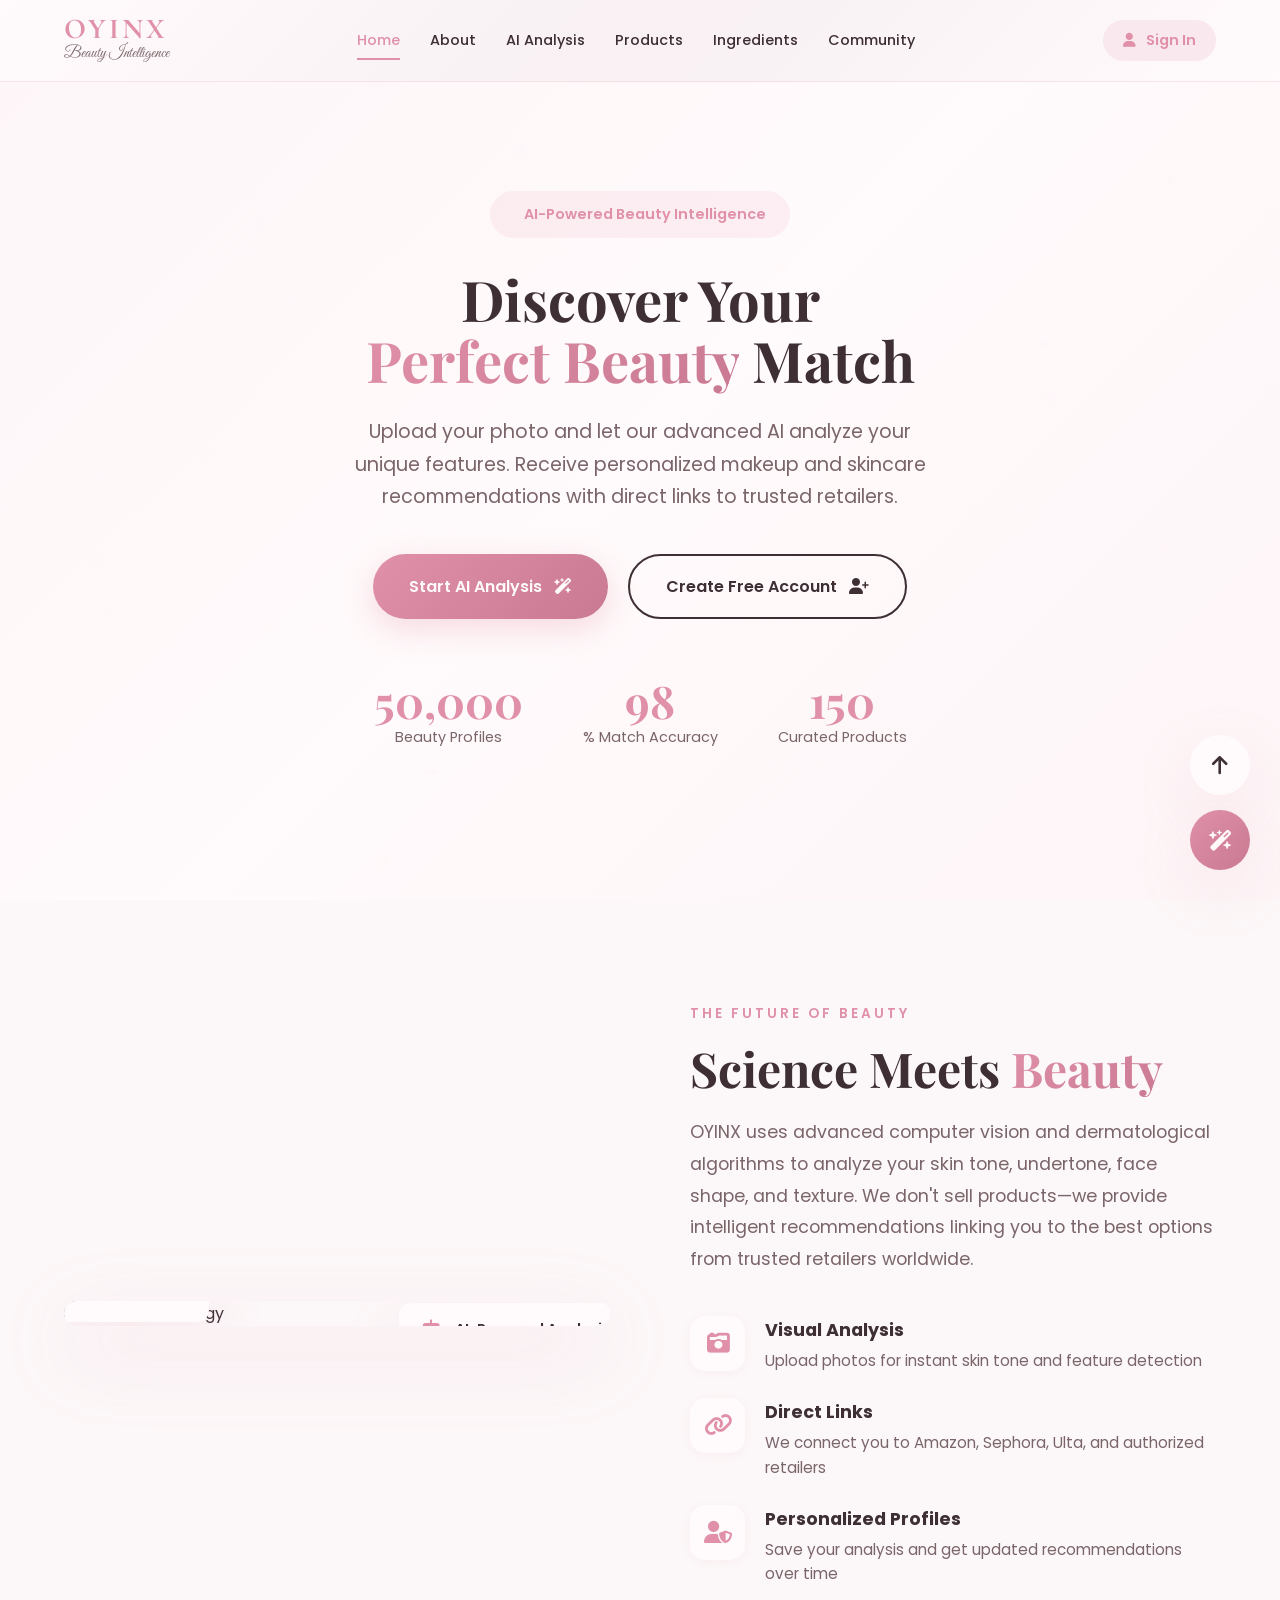
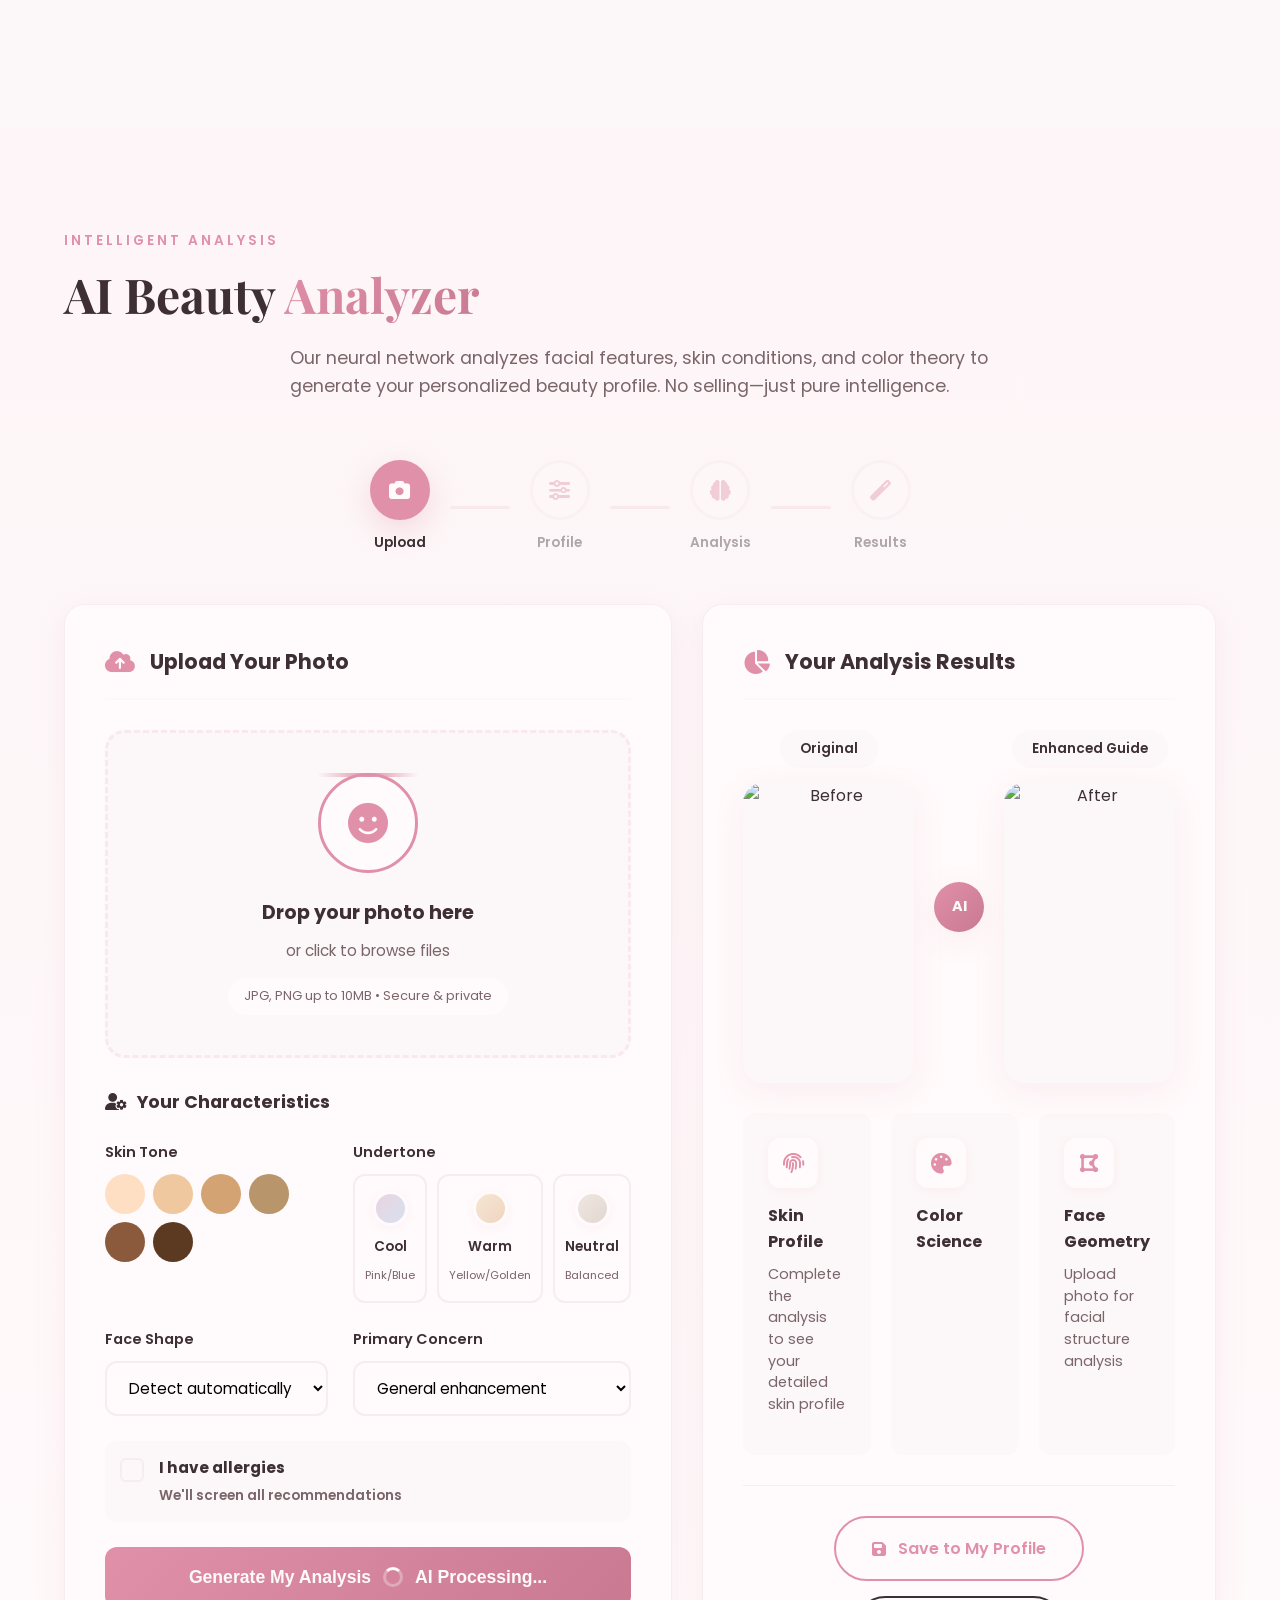
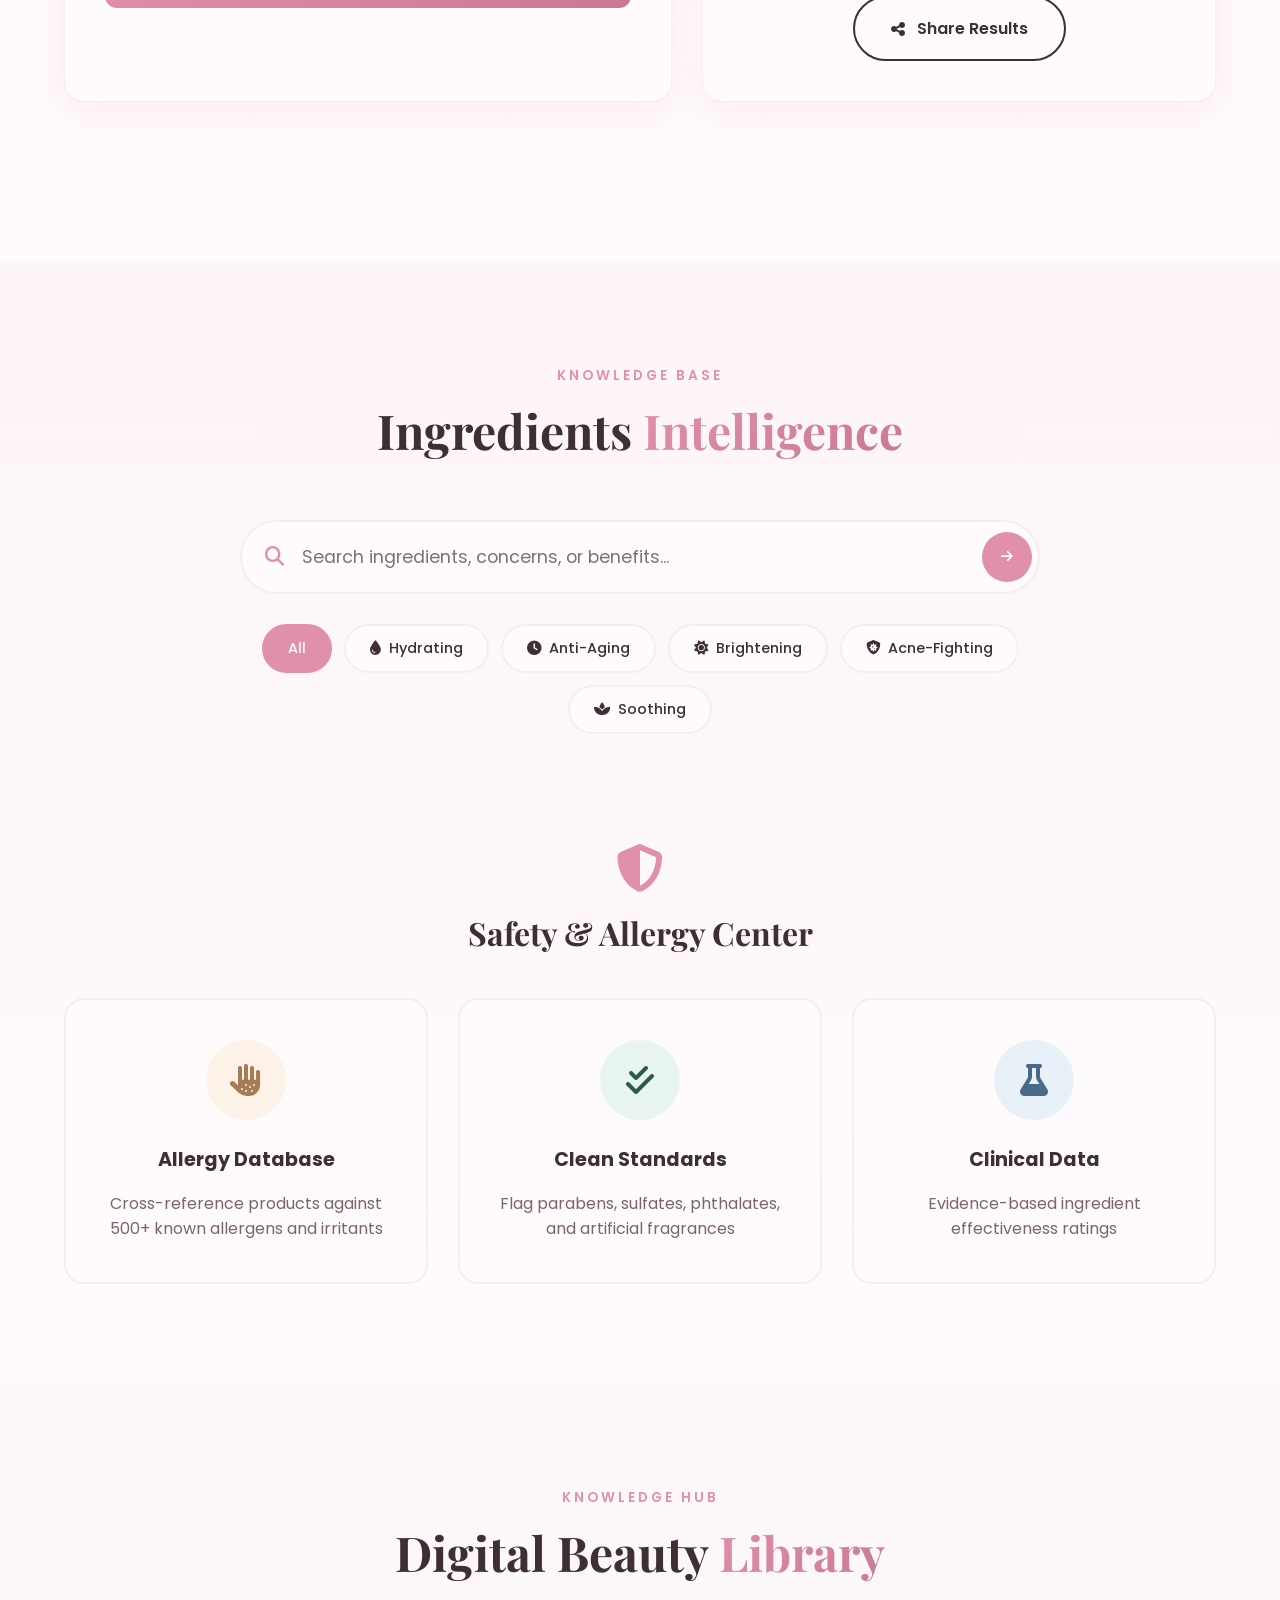
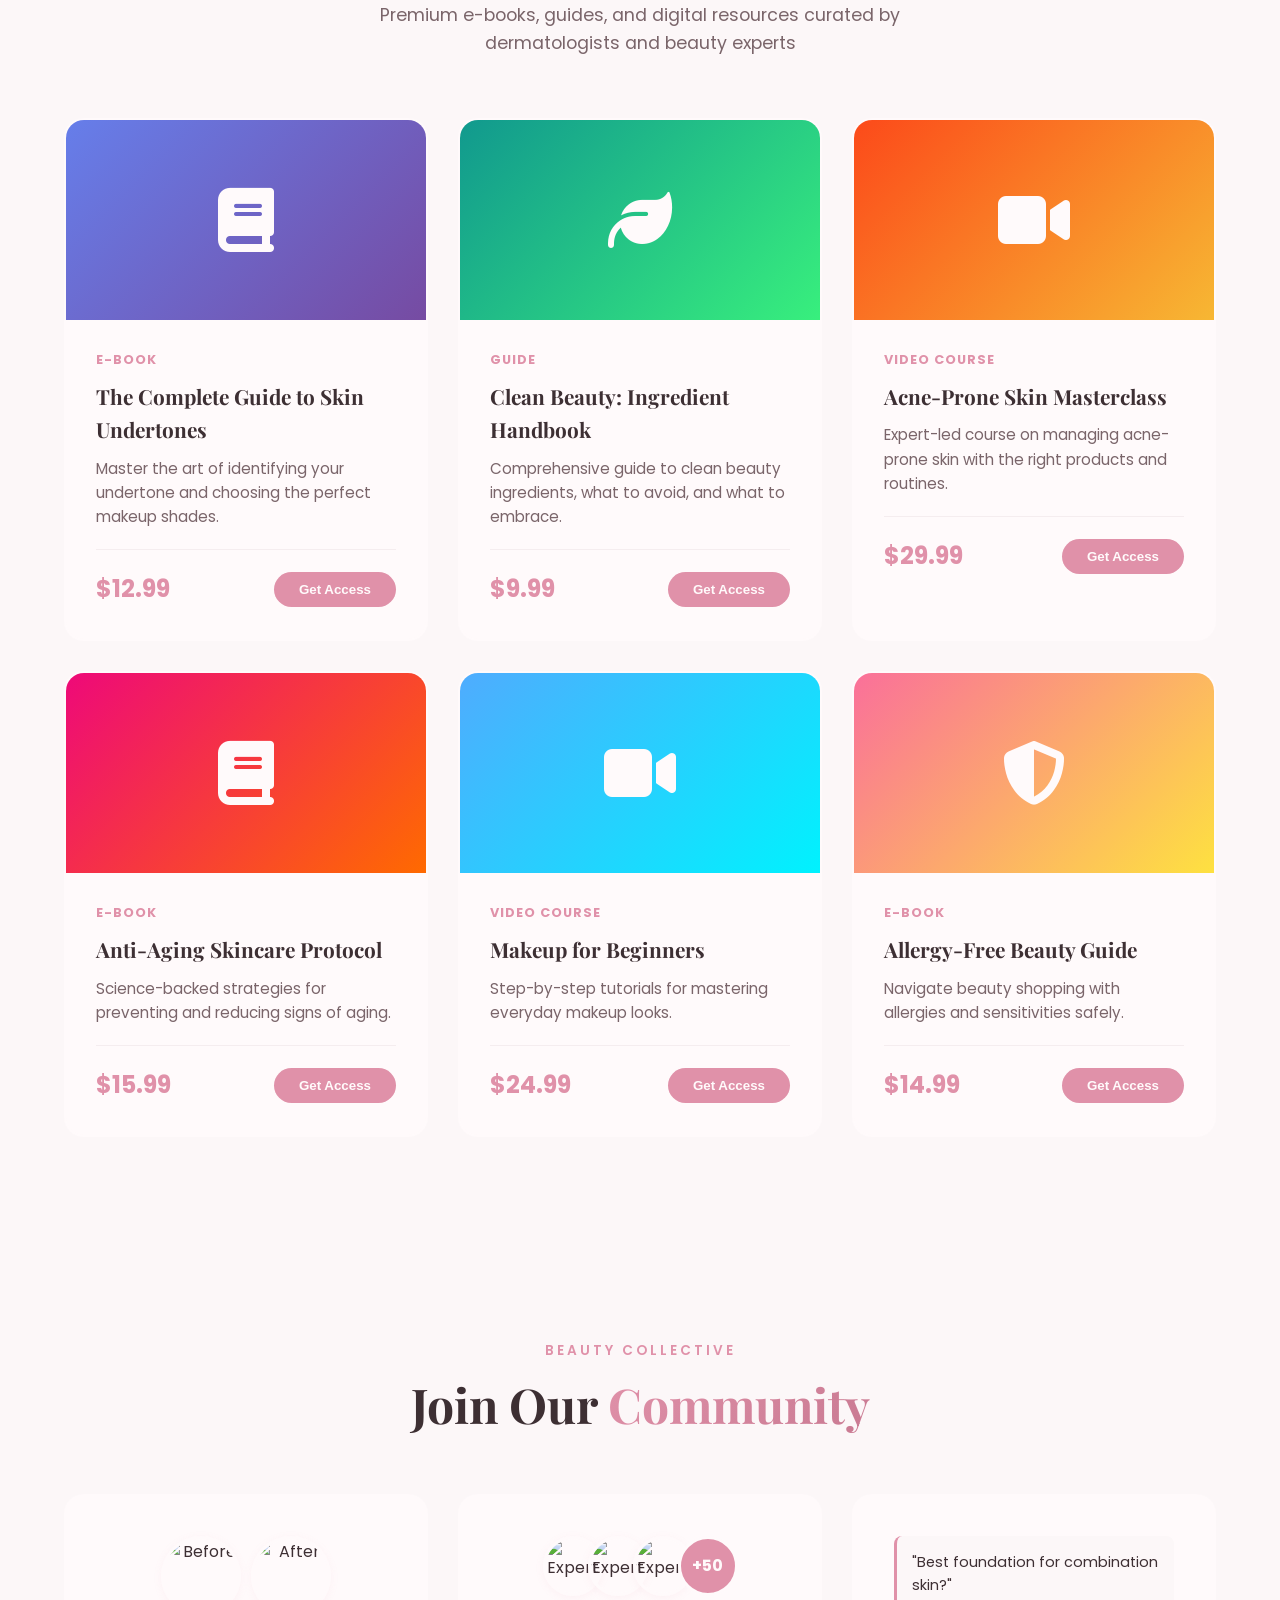
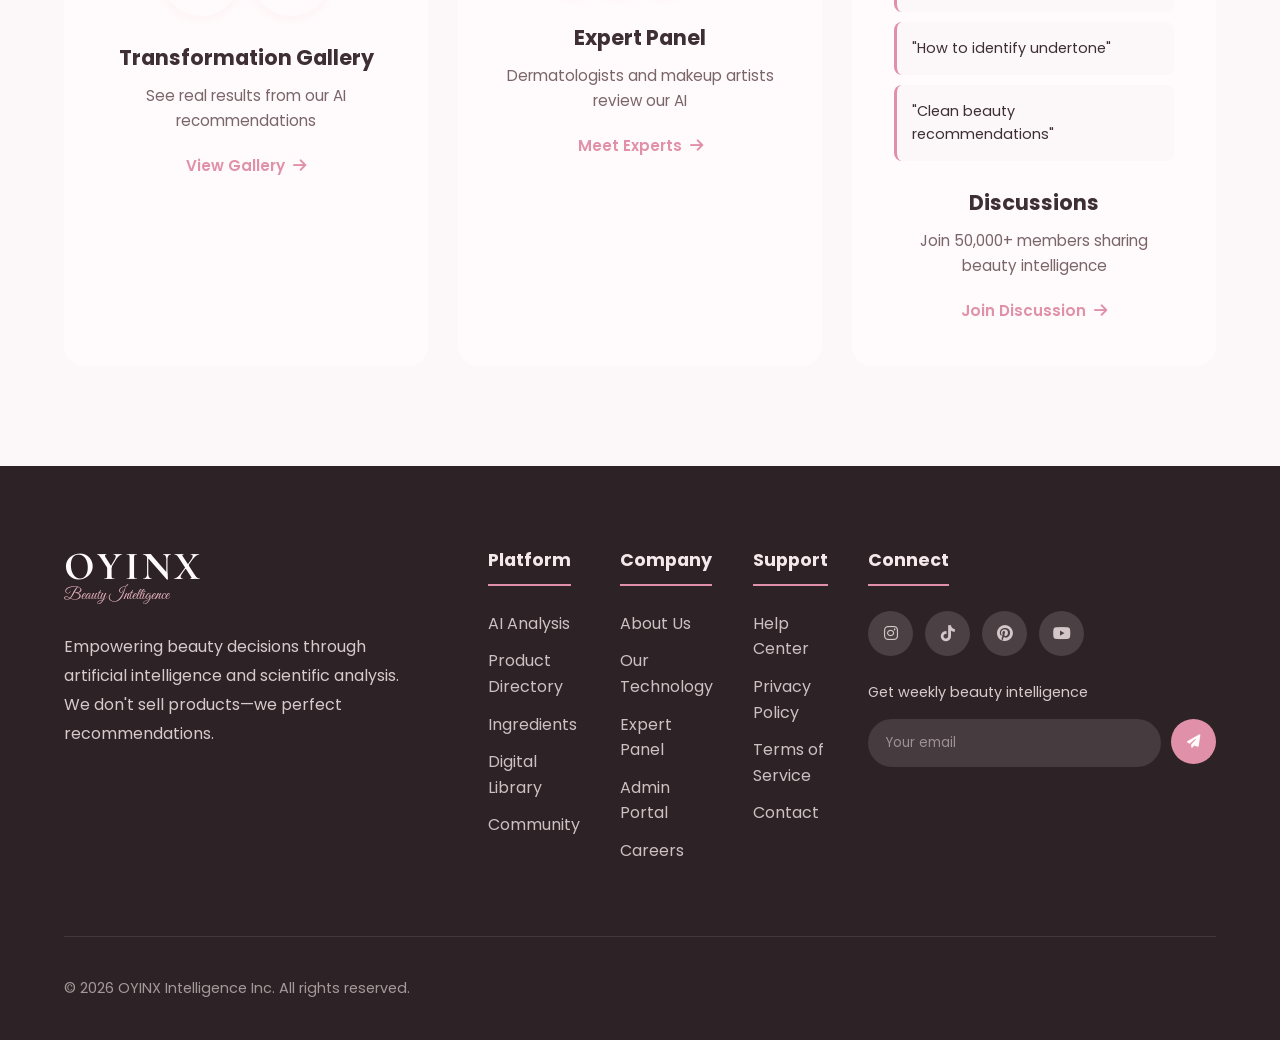
==== commit 7af66461: "Reupdated" ====
--- a/index.html
+++ b/index.html
@@ -1,765 +1,749 @@
+<!-- index.html -->
 <!DOCTYPE html>
 <html lang="en">
-
 <head>
-<meta charset="UTF-8">
-<meta name="viewport" content="width=device-width, initial-scale=1.0">
-<title>OYINX | AI Beauty Intelligence Platform</title>
-<link rel="stylesheet" href="style.css">
-<link href="https://fonts.googleapis.com/css2?family=Poppins:wght@300;400;500;600;700&family=Great+Vibes&family=Playfair+Display:wght@400;500;600;700&family=Cormorant+Garamond:wght@400;500;600&display=swap" rel="stylesheet">
-<link rel="stylesheet" href="https://cdnjs.cloudflare.com/ajax/libs/font-awesome/6.4.0/css/all.min.css">
+    <meta charset="UTF-8">
+    <meta name="viewport" content="width=device-width, initial-scale=1.0, maximum-scale=1.0, user-scalable=no">
+    <title>OYINX | AI Beauty Intelligence Platform</title>
+    <link rel="stylesheet" href="style.css">
+    <link href="https://fonts.googleapis.com/css2?family=Poppins:wght@300;400;500;600;700&family=Great+Vibes&family=Playfair+Display:wght@400;500;600;700&family=Cormorant+Garamond:wght@400;500;600&display=swap" rel="stylesheet">
+    <link rel="stylesheet" href="https://cdnjs.cloudflare.com/ajax/libs/font-awesome/6.4.0/css/all.min.css">
 </head>
-
 <body>
 
 <!-- Loading Screen -->
 <div class="loading-screen" id="loadingScreen">
-  <div class="loader-container">
-    <div class="loader-ring"></div>
-    <div class="loader-ring"></div>
-    <div class="loader-ring"></div>
-    <div class="loader-text">OYINX</div>
-  </div>
-  <div class="loader-tagline">Intelligent Beauty Analysis</div>
+    <div class="loader-container">
+        <div class="loader-ring"></div>
+        <div class="loader-ring"></div>
+        <div class="loader-ring"></div>
+        <div class="loader-text">OYINX</div>
+    </div>
+    <div class="loader-tagline">Intelligent Beauty Analysis</div>
 </div>
 
 <!-- Authentication Modal -->
 <div class="auth-modal" id="authModal">
-  <div class="auth-container">
-    <button class="close-auth" onclick="closeAuth()"><i class="fas fa-times"></i></button>
-    
-    <div class="auth-tabs">
-      <button class="auth-tab active" onclick="switchAuthTab('login')">Sign In</button>
-      <button class="auth-tab" onclick="switchAuthTab('register')">Create Account</button>
-    </div>
-
-    <!-- Login Form -->
-    <div class="auth-form active" id="loginForm">
-      <h2>Welcome Back</h2>
-      <p class="auth-subtitle">Access your personalized beauty profile</p>
-      
-      <form onsubmit="handleLogin(event)">
-        <div class="input-group">
-          <i class="fas fa-envelope"></i>
-          <input type="email" placeholder="Email address" required id="loginEmail">
-        </div>
-        <div class="input-group">
-          <i class="fas fa-lock"></i>
-          <input type="password" placeholder="Password" required id="loginPassword">
-          <button type="button" class="toggle-password" onclick="togglePassword('loginPassword')">
-            <i class="fas fa-eye"></i>
-          </button>
-        </div>
-        <div class="form-options">
-          <label class="remember-me">
-            <input type="checkbox">
-            <span>Remember me</span>
-          </label>
-          <a href="#" class="forgot-password">Forgot password?</a>
-        </div>
-        <button type="submit" class="auth-btn">
-          <span>Sign In</span>
-          <i class="fas fa-arrow-right"></i>
-        </button>
-      </form>
-
-      <div class="social-auth">
-        <p>Or continue with</p>
-        <div class="social-buttons">
-          <button class="social-btn google" onclick="socialLogin('google')">
-            <i class="fab fa-google"></i>
-          </button>
-          <button class="social-btn apple" onclick="socialLogin('apple')">
-            <i class="fab fa-apple"></i>
-          </button>
-          <button class="social-btn facebook" onclick="socialLogin('facebook')">
-            <i class="fab fa-facebook-f"></i>
-          </button>
-        </div>
-      </div>
-    </div>
-
-    <!-- Register Form -->
-    <div class="auth-form" id="registerForm">
-      <h2>Create Your Profile</h2>
-      <p class="auth-subtitle">Join thousands discovering their perfect beauty match</p>
-      
-      <form onsubmit="handleRegister(event)">
-        <div class="input-row">
-          <div class="input-group">
-            <i class="fas fa-user"></i>
-            <input type="text" placeholder="First name" required id="regFirstName">
-          </div>
-          <div class="input-group">
-            <i class="fas fa-user"></i>
-            <input type="text" placeholder="Last name" required id="regLastName">
-          </div>
-        </div>
-        <div class="input-group">
-          <i class="fas fa-envelope"></i>
-          <input type="email" placeholder="Email address" required id="regEmail">
-        </div>
-        <div class="input-group">
-          <i class="fas fa-lock"></i>
-          <input type="password" placeholder="Create password" required id="regPassword" oninput="checkPasswordStrength(this.value)">
-          <div class="password-strength" id="passwordStrength"></div>
-        </div>
-        <div class="input-group">
-          <i class="fas fa-venus-mars"></i>
-          <select id="regGender">
-            <option value="">Select gender (optional)</option>
-            <option value="female">Female</option>
-            <option value="male">Male</option>
-            <option value="non-binary">Non-binary</option>
-            <option value="prefer-not">Prefer not to say</option>
-          </select>
-        </div>
-        <div class="terms-check">
-          <label>
-            <input type="checkbox" required>
-            <span>I agree to the <a href="#">Terms of Service</a> and <a href="#">Privacy Policy</a></span>
-          </label>
-        </div>
-        <button type="submit" class="auth-btn">
-          <span>Create Account</span>
-          <i class="fas fa-arrow-right"></i>
-        </button>
-      </form>
-    </div>
-  </div>
+    <div class="auth-container">
+        <button class="close-auth" onclick="closeAuth()"><i class="fas fa-times"></i></button>
+        
+        <div class="auth-tabs">
+            <button class="auth-tab active" onclick="switchAuthTab('login')">Sign In</button>
+            <button class="auth-tab" onclick="switchAuthTab('register')">Create Account</button>
+        </div>
+
+        <!-- Login Form -->
+        <div class="auth-form active" id="loginForm">
+            <h2>Welcome Back</h2>
+            <p class="auth-subtitle">Access your personalized beauty profile</p>
+            
+            <form onsubmit="handleLogin(event)">
+                <div class="input-group">
+                    <i class="fas fa-envelope"></i>
+                    <input type="email" placeholder="Email address" required id="loginEmail">
+                </div>
+                <div class="input-group">
+                    <i class="fas fa-lock"></i>
+                    <input type="password" placeholder="Password" required id="loginPassword">
+                    <button type="button" class="toggle-password" onclick="togglePassword('loginPassword')">
+                        <i class="fas fa-eye"></i>
+                    </button>
+                </div>
+                <div class="form-options">
+                    <label class="remember-me">
+                        <input type="checkbox">
+                        <span>Remember me</span>
+                    </label>
+                    <a href="#" class="forgot-password">Forgot password?</a>
+                </div>
+                <button type="submit" class="auth-btn">
+                    <span>Sign In</span>
+                    <i class="fas fa-arrow-right"></i>
+                </button>
+            </form>
+
+            <div class="social-auth">
+                <p>Or continue with</p>
+                <div class="social-buttons">
+                    <button class="social-btn google" onclick="socialLogin('google')">
+                        <i class="fab fa-google"></i>
+                    </button>
+                    <button class="social-btn apple" onclick="socialLogin('apple')">
+                        <i class="fab fa-apple"></i>
+                    </button>
+                    <button class="social-btn facebook" onclick="socialLogin('facebook')">
+                        <i class="fab fa-facebook-f"></i>
+                    </button>
+                </div>
+            </div>
+        </div>
+
+        <!-- Register Form -->
+        <div class="auth-form" id="registerForm">
+            <h2>Create Your Profile</h2>
+            <p class="auth-subtitle">Join thousands discovering their perfect beauty match</p>
+            
+            <form onsubmit="handleRegister(event)">
+                <div class="input-row">
+                    <div class="input-group">
+                        <i class="fas fa-user"></i>
+                        <input type="text" placeholder="First name" required id="regFirstName">
+                    </div>
+                    <div class="input-group">
+                        <i class="fas fa-user"></i>
+                        <input type="text" placeholder="Last name" required id="regLastName">
+                    </div>
+                </div>
+                <div class="input-group">
+                    <i class="fas fa-envelope"></i>
+                    <input type="email" placeholder="Email address" required id="regEmail">
+                </div>
+                <div class="input-group">
+                    <i class="fas fa-lock"></i>
+                    <input type="password" placeholder="Create password" required id="regPassword" oninput="checkPasswordStrength(this.value)">
+                    <div class="password-strength" id="passwordStrength"></div>
+                </div>
+                <div class="input-group">
+                    <i class="fas fa-venus-mars"></i>
+                    <select id="regGender">
+                        <option value="">Select gender (optional)</option>
+                        <option value="female">Female</option>
+                        <option value="male">Male</option>
+                        <option value="non-binary">Non-binary</option>
+                        <option value="prefer-not">Prefer not to say</option>
+                    </select>
+                </div>
+                <div class="terms-check">
+                    <label>
+                        <input type="checkbox" required>
+                        <span>I agree to the <a href="#">Terms of Service</a> and <a href="#">Privacy Policy</a></span>
+                    </label>
+                </div>
+                <button type="submit" class="auth-btn">
+                    <span>Create Account</span>
+                    <i class="fas fa-arrow-right"></i>
+                </button>
+            </form>
+        </div>
+    </div>
 </div>
 
 <!-- User Account Dropdown -->
 <div class="user-menu" id="userMenu">
-  <div class="user-header">
-    <div class="user-avatar" id="userAvatar">
-      <span id="userInitials">JD</span>
-      <img src="" alt="" id="userAvatarImg" hidden>
-    </div>
-    <div class="user-info">
-      <h4 id="userName">Jane Doe</h4>
-      <span id="userEmail">jane@example.com</span>
-    </div>
-  </div>
-  <div class="user-links">
-    <a href="#profile" onclick="showProfile()"><i class="fas fa-user-circle"></i> My Beauty Profile</a>
-    <a href="#history" onclick="showHistory()"><i class="fas fa-history"></i> Analysis History</a>
-    <a href="#saved" onclick="showSaved()"><i class="fas fa-heart"></i> Saved Products</a>
-    <a href="#settings" onclick="showSettings()"><i class="fas fa-cog"></i> Settings</a>
-    <div class="divider"></div>
-    <a href="#" onclick="logout()" class="logout-link"><i class="fas fa-sign-out-alt"></i> Sign Out</a>
-  </div>
+    <div class="user-header">
+        <div class="user-avatar" id="userAvatar">
+            <span id="userInitials">JD</span>
+            <img src="" alt="" id="userAvatarImg" hidden>
+        </div>
+        <div class="user-info">
+            <h4 id="userName">Jane Doe</h4>
+            <span id="userEmail">jane@example.com</span>
+        </div>
+    </div>
+    <div class="user-links">
+        <a href="#profile" onclick="showProfile()"><i class="fas fa-user-circle"></i> My Beauty Profile</a>
+        <a href="#history" onclick="showHistory()"><i class="fas fa-history"></i> Analysis History</a>
+        <a href="#saved" onclick="showSaved()"><i class="fas fa-heart"></i> Saved Products</a>
+        <a href="#settings" onclick="showSettings()"><i class="fas fa-cog"></i> Settings</a>
+        <div class="divider"></div>
+        <a href="#" onclick="logout()" class="logout-link"><i class="fas fa-sign-out-alt"></i> Sign Out</a>
+    </div>
 </div>
 
 <!-- Header -->
-<header class="header-scrolled" id="header">
-  <div class="logo">
-    <h1>OYINX</h1>
-    <span class="cursive-logo">Beauty Intelligence</span>
-  </div>
-
-  <nav id="nav-links">
-    <a href="#home" class="nav-link active">Home</a>
-    <a href="#about" class="nav-link">About</a>
-    <a href="#finder" class="nav-link">AI Analysis</a>
-    <a href="#products" class="nav-link">Curated Products</a>
-    <a href="#ingredients" class="nav-link">Ingredients</a>
-    <a href="#community" class="nav-link">Community</a>
-  </nav>
-
-  <div class="header-actions">
-    <button class="user-btn" id="userBtn" onclick="toggleUserMenu()">
-      <i class="fas fa-user"></i>
-      <span>Sign In</span>
-    </button>
-    <div class="hamburger" id="hamburger">
-      <span></span>
-      <span></span>
-      <span></span>
-    </div>
-  </div>
+<header id="header">
+    <div class="header-inner">
+        <div class="logo">
+            <h1>OYINX</h1>
+            <span class="cursive-logo">Beauty Intelligence</span>
+        </div>
+
+        <nav id="nav-links">
+            <a href="#home" class="nav-link active">Home</a>
+            <a href="#about" class="nav-link">About</a>
+            <a href="#finder" class="nav-link">AI Analysis</a>
+            <a href="products.html" class="nav-link">Products</a>
+            <a href="#ingredients" class="nav-link">Ingredients</a>
+            <a href="#community" class="nav-link">Community</a>
+        </nav>
+
+        <div class="header-actions">
+            <button class="user-btn" id="userBtn" onclick="toggleUserMenu()">
+                <i class="fas fa-user"></i>
+                <span>Sign In</span>
+            </button>
+            <div class="hamburger" id="hamburger">
+                <span></span>
+                <span></span>
+                <span></span>
+            </div>
+        </div>
+    </div>
 </header>
 
 <!-- Hero Section -->
 <section class="hero" id="home">
-  <div class="hero-particles" id="particles"></div>
-  <div class="hero-bg-slider">
-    <div class="hero-slide active" style="background-image: url('https://images.unsplash.com/photo-1522335789203-aabd1fc54bc9')"></div>
-    <div class="hero-slide" style="background-image: url('https://images.unsplash.com/photo-1512496015851-a90fb38ba796')"></div>
-    <div class="hero-slide" style="background-image: url('https://images.unsplash.com/photo-1596462502278-27bfdc403348')"></div>
-  </div>
-  <div class="hero-overlay"></div>
-  
-  <div class="hero-content">
-    <div class="hero-badge" data-aos="fade-down">
-      <i class="fas fa-sparkles"></i> AI-Powered Beauty Intelligence
-    </div>
-    <h2 class="hero-title">Discover Your <br><span class="highlight-text">Perfect Beauty</span> Match</h2>
-    <p class="hero-subtitle">
-      Upload your photo and let our advanced AI analyze your unique features. Receive personalized makeup and skincare recommendations with direct links to trusted retailers.
-    </p>
-    <div class="hero-buttons">
-      <button onclick="scrollToFinder()" class="btn-primary">
-        <span>Start AI Analysis</span>
-        <i class="fas fa-wand-magic-sparkles"></i>
-      </button>
-      <button onclick="openAuth('register')" class="btn-secondary" id="heroCtaBtn">
-        <span>Create Free Account</span>
-        <i class="fas fa-user-plus"></i>
-      </button>
-    </div>
+    <div class="hero-particles" id="particles"></div>
+    <div class="hero-bg-slider">
+        <div class="hero-slide active" style="background-image: url('https://images.unsplash.com/photo-1522335789203-aabd1fc54bc9?w=1920')"></div>
+        <div class="hero-slide" style="background-image: url('https://images.unsplash.com/photo-1512496015851-a90fb38ba796?w=1920')"></div>
+        <div class="hero-slide" style="background-image: url('https://images.unsplash.com/photo-1596462502278-27bfdc403348?w=1920')"></div>
+    </div>
+    <div class="hero-overlay"></div>
     
-    <div class="hero-stats">
-      <div class="stat-item">
-        <span class="stat-number" data-count="50000">0</span>
-        <span class="stat-label">Beauty Profiles</span>
-      </div>
-      <div class="stat-item">
-        <span class="stat-number" data-count="98">0</span>
-        <span class="stat-label">% Match Accuracy</span>
-      </div>
-      <div class="stat-item">
-        <span class="stat-number" data-count="150">0</span>
-        <span class="stat-label">Curated Products</span>
-      </div>
-    </div>
-  </div>
+    <div class="hero-content">
+        <div class="hero-badge" data-aos="fade-down">
+            <i class="fas fa-sparkles"></i> AI-Powered Beauty Intelligence
+        </div>
+        <h2 class="hero-title">Discover Your <br><span class="highlight-text">Perfect Beauty</span> Match</h2>
+        <p class="hero-subtitle">
+            Upload your photo and let our advanced AI analyze your unique features. Receive personalized makeup and skincare recommendations with direct links to trusted retailers.
+        </p>
+        <div class="hero-buttons">
+            <button onclick="scrollToFinder()" class="btn-primary">
+                <span>Start AI Analysis</span>
+                <i class="fas fa-wand-magic-sparkles"></i>
+            </button>
+            <button onclick="openAuth('register')" class="btn-secondary" id="heroCtaBtn">
+                <span>Create Free Account</span>
+                <i class="fas fa-user-plus"></i>
+            </button>
+        </div>
+        
+        <div class="hero-stats">
+            <div class="stat-item">
+                <span class="stat-number" data-count="50000">0</span>
+                <span class="stat-label">Beauty Profiles</span>
+            </div>
+            <div class="stat-item">
+                <span class="stat-number" data-count="98">0</span>
+                <span class="stat-label">% Match Accuracy</span>
+            </div>
+            <div class="stat-item">
+                <span class="stat-number" data-count="150">0</span>
+                <span class="stat-label">Curated Products</span>
+            </div>
+        </div>
+    </div>
 </section>
 
 <!-- About Section -->
 <section id="about" class="about">
-  <div class="about-container">
-    <div class="about-image" data-aos="fade-right">
-      <div class="about-img-wrapper">
-        <img src="https://images.unsplash.com/photo-1526045478516-99145907023c" alt="OYINX Technology">
-        <div class="floating-card card-1">
-          <i class="fas fa-robot"></i>
-          <span>AI-Powered Analysis</span>
-        </div>
-        <div class="floating-card card-2">
-          <i class="fas fa-shield-check"></i>
-          <span>100% Unbiased</span>
-        </div>
-      </div>
-    </div>
-    
-    <div class="about-content" data-aos="fade-left">
-      <span class="section-subtitle">The Future of Beauty</span>
-      <h2 class="section-title">Science Meets <span class="gradient-text">Beauty</span></h2>
-      <p class="about-text">
-        OYINX uses advanced computer vision and dermatological algorithms to analyze your skin tone, undertone, face shape, and texture. We don't sell products—we provide intelligent recommendations linking you to the best options from trusted retailers worldwide.
-      </p>
-      
-      <div class="about-features">
-        <div class="feature-item">
-          <div class="feature-icon">
-            <i class="fas fa-camera-retro"></i>
-          </div>
-          <div class="feature-text">
-            <h4>Visual Analysis</h4>
-            <p>Upload photos for instant skin tone and feature detection</p>
-          </div>
-        </div>
-        <div class="feature-item">
-          <div class="feature-icon">
-            <i class="fas fa-link"></i>
-          </div>
-          <div class="feature-text">
-            <h4>Direct Links</h4>
-            <p>We connect you to Amazon, Sephora, Ulta, and authorized retailers</p>
-          </div>
-        </div>
-        <div class="feature-item">
-          <div class="feature-icon">
-            <i class="fas fa-user-shield"></i>
-          </div>
-          <div class="feature-text">
-            <h4>Personalized Profiles</h4>
-            <p>Save your analysis and get updated recommendations over time</p>
-          </div>
-        </div>
-      </div>
-    </div>
-  </div>
+    <div class="about-container">
+        <div class="about-image" data-aos="fade-right">
+            <div class="about-img-wrapper">
+                <img src="https://images.unsplash.com/photo-1526045478516-99145907023c?w=800" alt="OYINX Technology">
+                <div class="floating-card card-1">
+                    <i class="fas fa-robot"></i>
+                    <span>AI-Powered Analysis</span>
+                </div>
+                <div class="floating-card card-2">
+                    <i class="fas fa-shield-check"></i>
+                    <span>100% Unbiased</span>
+                </div>
+            </div>
+        </div>
+        
+        <div class="about-content" data-aos="fade-left">
+            <span class="section-subtitle">The Future of Beauty</span>
+            <h2 class="section-title">Science Meets <span class="gradient-text">Beauty</span></h2>
+            <p class="about-text">
+                OYINX uses advanced computer vision and dermatological algorithms to analyze your skin tone, undertone, face shape, and texture. We don't sell products—we provide intelligent recommendations linking you to the best options from trusted retailers worldwide.
+            </p>
+            
+            <div class="about-features">
+                <div class="feature-item">
+                    <div class="feature-icon">
+                        <i class="fas fa-camera-retro"></i>
+                    </div>
+                    <div class="feature-text">
+                        <h4>Visual Analysis</h4>
+                        <p>Upload photos for instant skin tone and feature detection</p>
+                    </div>
+                </div>
+                <div class="feature-item">
+                    <div class="feature-icon">
+                        <i class="fas fa-link"></i>
+                    </div>
+                    <div class="feature-text">
+                        <h4>Direct Links</h4>
+                        <p>We connect you to Amazon, Sephora, Ulta, and authorized retailers</p>
+                    </div>
+                </div>
+                <div class="feature-item">
+                    <div class="feature-icon">
+                        <i class="fas fa-user-shield"></i>
+                    </div>
+                    <div class="feature-text">
+                        <h4>Personalized Profiles</h4>
+                        <p>Save your analysis and get updated recommendations over time</p>
+                    </div>
+                </div>
+            </div>
+        </div>
+    </div>
 </section>
 
 <!-- AI Beauty Finder Section -->
 <section id="finder" class="finder">
-  <div class="finder-header" data-aos="fade-up">
-    <span class="section-subtitle">Intelligent Analysis</span>
-    <h2 class="section-title">AI Beauty <span class="gradient-text">Analyzer</span></h2>
-    <p class="finder-description">
-      Our neural network analyzes facial features, skin conditions, and color theory to generate your personalized beauty profile. No selling—just pure intelligence.
-    </p>
-  </div>
-
-  <div class="finder-container">
-    <!-- Progress Steps -->
-    <div class="finder-steps">
-      <div class="step active" data-step="1">
-        <div class="step-icon"><i class="fas fa-camera"></i></div>
-        <span>Upload</span>
-      </div>
-      <div class="step-line"></div>
-      <div class="step" data-step="2">
-        <div class="step-icon"><i class="fas fa-sliders-h"></i></div>
-        <span>Profile</span>
-      </div>
-      <div class="step-line"></div>
-      <div class="step" data-step="3">
-        <div class="step-icon"><i class="fas fa-brain"></i></div>
-        <span>Analysis</span>
-      </div>
-      <div class="step-line"></div>
-      <div class="step" data-step="4">
-        <div class="step-icon"><i class="fas fa-magic"></i></div>
-        <span>Results</span>
-      </div>
-    </div>
-
-    <div class="finder-workspace">
-      <!-- Input Panel -->
-      <div class="finder-panel input-panel" data-aos="fade-right">
-        <div class="panel-header">
-          <i class="fas fa-cloud-upload-alt"></i>
-          <h3>Upload Your Photo</h3>
-        </div>
-        
-        <div class="upload-zone" id="uploadZone">
-          <input type="file" id="photoUpload" accept="image/*" hidden>
-          <div class="upload-placeholder" id="uploadPlaceholder">
-            <div class="upload-illustration">
-              <div class="face-outline">
-                <i class="fas fa-face-smile"></i>
-              </div>
-              <div class="scan-line"></div>
-            </div>
-            <h4>Drop your photo here</h4>
-            <p>or click to browse files</p>
-            <span class="upload-hint">JPG, PNG up to 10MB • Secure & private</span>
-          </div>
-          <div class="upload-preview" id="uploadPreview" hidden>
-            <img id="preview" alt="Your photo">
-            <div class="photo-actions">
-              <button class="change-photo" onclick="resetUpload()">
-                <i class="fas fa-redo"></i> Change
-              </button>
-              <button class="enhance-photo" onclick="enhancePhoto()">
-                <i class="fas fa-wand-magic"></i> Enhance
-              </button>
-            </div>
-          </div>
-        </div>
-
-        <div class="profile-form">
-          <h4><i class="fas fa-user-cog"></i> Your Characteristics</h4>
-          <div class="form-grid">
-            <div class="form-group">
-              <label>Skin Tone</label>
-              <div class="tone-selector" id="skinToneSelector">
-                <div class="tone-option" data-value="fair" style="background: #FFDFC4" title="Fair"></div>
-                <div class="tone-option" data-value="light" style="background: #F0C8A0" title="Light"></div>
-                <div class="tone-option" data-value="medium" style="background: #D4A373" title="Medium"></div>
-                <div class="tone-option" data-value="tan" style="background: #B8956A" title="Tan"></div>
-                <div class="tone-option" data-value="dark" style="background: #8B5A3C" title="Dark"></div>
-                <div class="tone-option" data-value="deep" style="background: #5C3A21" title="Deep"></div>
-              </div>
-              <input type="hidden" id="skinTone">
+    <div class="finder-header" data-aos="fade-up">
+        <span class="section-subtitle">Intelligent Analysis</span>
+        <h2 class="section-title">AI Beauty <span class="gradient-text">Analyzer</span></h2>
+        <p class="finder-description">
+            Our neural network analyzes facial features, skin conditions, and color theory to generate your personalized beauty profile. No selling—just pure intelligence.
+        </p>
+    </div>
+
+    <div class="finder-container">
+        <!-- Progress Steps -->
+        <div class="finder-steps">
+            <div class="step active" data-step="1">
+                <div class="step-icon"><i class="fas fa-camera"></i></div>
+                <span>Upload</span>
+            </div>
+            <div class="step-line"></div>
+            <div class="step" data-step="2">
+                <div class="step-icon"><i class="fas fa-sliders-h"></i></div>
+                <span>Profile</span>
+            </div>
+            <div class="step-line"></div>
+            <div class="step" data-step="3">
+                <div class="step-icon"><i class="fas fa-brain"></i></div>
+                <span>Analysis</span>
+            </div>
+            <div class="step-line"></div>
+            <div class="step" data-step="4">
+                <div class="step-icon"><i class="fas fa-magic"></i></div>
+                <span>Results</span>
+            </div>
+        </div>
+
+        <div class="finder-workspace">
+            <!-- Input Panel -->
+            <div class="finder-panel input-panel" data-aos="fade-right">
+                <div class="panel-header">
+                    <i class="fas fa-cloud-upload-alt"></i>
+                    <h3>Upload Your Photo</h3>
+                </div>
+                
+                <div class="upload-zone" id="uploadZone">
+                    <input type="file" id="photoUpload" accept="image/*" hidden>
+                    <div class="upload-placeholder" id="uploadPlaceholder">
+                        <div class="upload-illustration">
+                            <div class="face-outline">
+                                <i class="fas fa-face-smile"></i>
+                            </div>
+                            <div class="scan-line"></div>
+                        </div>
+                        <h4>Drop your photo here</h4>
+                        <p>or click to browse files</p>
+                        <span class="upload-hint">JPG, PNG up to 10MB • Secure & private</span>
+                    </div>
+                    <div class="upload-preview" id="uploadPreview" hidden>
+                        <img id="preview" alt="Your photo">
+                        <div class="photo-actions">
+                            <button class="change-photo" onclick="resetUpload()">
+                                <i class="fas fa-redo"></i> Change
+                            </button>
+                            <button class="enhance-photo" onclick="enhancePhoto()">
+                                <i class="fas fa-wand-magic"></i> Enhance
+                            </button>
+                        </div>
+                    </div>
+                </div>
+
+                <div class="profile-form">
+                    <h4><i class="fas fa-user-cog"></i> Your Characteristics</h4>
+                    <div class="form-grid">
+                        <div class="form-group">
+                            <label>Skin Tone</label>
+                            <div class="tone-selector" id="skinToneSelector">
+                                <div class="tone-option" data-value="fair" style="background: #FFDFC4" title="Fair"></div>
+                                <div class="tone-option" data-value="light" style="background: #F0C8A0" title="Light"></div>
+                                <div class="tone-option" data-value="medium" style="background: #D4A373" title="Medium"></div>
+                                <div class="tone-option" data-value="tan" style="background: #B8956A" title="Tan"></div>
+                                <div class="tone-option" data-value="dark" style="background: #8B5A3C" title="Dark"></div>
+                                <div class="tone-option" data-value="deep" style="background: #5C3A21" title="Deep"></div>
+                            </div>
+                            <input type="hidden" id="skinTone">
+                        </div>
+                        
+                        <div class="form-group">
+                            <label>Undertone</label>
+                            <div class="undertone-cards">
+                                <div class="undertone-card" data-value="cool">
+                                    <div class="undertone-visual cool"></div>
+                                    <span>Cool</span>
+                                    <small>Pink/Blue</small>
+                                </div>
+                                <div class="undertone-card" data-value="warm">
+                                    <div class="undertone-visual warm"></div>
+                                    <span>Warm</span>
+                                    <small>Yellow/Golden</small>
+                                </div>
+                                <div class="undertone-card" data-value="neutral">
+                                    <div class="undertone-visual neutral"></div>
+                                    <span>Neutral</span>
+                                    <small>Balanced</small>
+                                </div>
+                            </div>
+                            <input type="hidden" id="undertone">
+                        </div>
+                        
+                        <div class="form-group">
+                            <label>Face Shape</label>
+                            <select id="faceShape">
+                                <option value="">Detect automatically</option>
+                                <option value="oval">Oval</option>
+                                <option value="round">Round</option>
+                                <option value="square">Square</option>
+                                <option value="heart">Heart</option>
+                                <option value="diamond">Diamond</option>
+                                <option value="long">Long</option>
+                            </select>
+                        </div>
+                        
+                        <div class="form-group">
+                            <label>Primary Concern</label>
+                            <select id="skinConcern">
+                                <option value="">General enhancement</option>
+                                <option value="acne">Acne/blemishes</option>
+                                <option value="aging">Anti-aging</option>
+                                <option value="dryness">Dryness</option>
+                                <option value="oiliness">Oiliness</option>
+                                <option value="sensitivity">Sensitivity</option>
+                                <option value="darkspots">Dark spots</option>
+                            </select>
+                        </div>
+                    </div>
+                    
+                    <div class="form-group checkbox-group">
+                        <label class="checkbox-label">
+                            <input type="checkbox" id="hasAllergies">
+                            <span class="checkmark"></span>
+                            <div class="checkbox-content">
+                                <strong>I have allergies</strong>
+                                <small>We'll screen all recommendations</small>
+                            </div>
+                        </label>
+                    </div>
+                    
+                    <div class="allergy-input" id="allergyInput" style="display: none;">
+                        <label>Allergies to avoid (comma separated)</label>
+                        <input type="text" id="allergyList" placeholder="e.g., fragrance, nuts, gluten, parabens, sulfates, silicone">
+                    </div>
+                </div>
+
+                <button onclick="analyzeBeauty()" class="analyze-btn" id="analyzeBtn">
+                    <span class="btn-text">Generate My Analysis</span>
+                    <span class="btn-loader" hidden>
+                        <div class="spinner"></div>
+                        <span>AI Processing...</span>
+                    </span>
+                </button>
+            </div>
+
+            <!-- Results Panel -->
+            <div class="finder-panel results-panel" id="resultsPanel" data-aos="fade-left">
+                <div class="panel-header">
+                    <i class="fas fa-chart-pie"></i>
+                    <h3>Your Analysis Results</h3>
+                </div>
+                
+                <div class="results-comparison">
+                    <div class="comparison-item before">
+                        <div class="comparison-label">Original</div>
+                        <div class="image-container" id="beforeContainer">
+                            <img id="beforeImage" src="" alt="Before">
+                            <div class="face-mesh" id="faceMesh"></div>
+                        </div>
+                    </div>
+                    
+                    <div class="comparison-divider">
+                        <div class="vs-badge">AI</div>
+                    </div>
+                    
+                    <div class="comparison-item after">
+                        <div class="comparison-label">Enhanced Guide</div>
+                        <div class="image-container after-container" id="afterContainer">
+                            <img id="afterImage" alt="After">
+                            <div class="makeup-overlay" id="makeupOverlay"></div>
+                            <div class="feature-markers" id="featureMarkers"></div>
+                        </div>
+                    </div>
+                </div>
+
+                <div class="analysis-dashboard">
+                    <div class="dashboard-card skin-profile">
+                        <div class="card-icon"><i class="fas fa-fingerprint"></i></div>
+                        <div class="card-content">
+                            <h4>Skin Profile</h4>
+                            <p id="skinProfileText">Complete the analysis to see your detailed skin profile</p>
+                            <div class="profile-badges" id="profileBadges"></div>
+                        </div>
+                    </div>
+                    
+                    <div class="dashboard-card color-science">
+                        <div class="card-icon"><i class="fas fa-palette"></i></div>
+                        <div class="card-content">
+                            <h4>Color Science</h4>
+                            <div class="color-analysis" id="colorAnalysis">
+                                <div class="season-palette" id="seasonPalette">
+                                    <!-- Dynamic seasonal color analysis -->
+                                </div>
+                            </div>
+                        </div>
+                    </div>
+                    
+                    <div class="dashboard-card face-geometry">
+                        <div class="card-icon"><i class="fas fa-draw-polygon"></i></div>
+                        <div class="card-content">
+                            <h4>Face Geometry</h4>
+                            <p id="faceGeometryText">Upload photo for facial structure analysis</p>
+                            <div class="contour-guide" id="contourGuide"></div>
+                        </div>
+                    </div>
+                </div>
+
+                <div class="save-analysis">
+                    <button class="btn-outline" onclick="saveAnalysis()">
+                        <i class="fas fa-save"></i> Save to My Profile
+                    </button>
+                    <button class="btn-secondary" onclick="shareAnalysis()">
+                        <i class="fas fa-share-alt"></i> Share Results
+                    </button>
+                </div>
+            </div>
+        </div>
+
+        <!-- Product Recommendations -->
+        <div class="recommendations-section" id="recommendationsSection">
+            <div class="recommendations-header">
+                <h3><i class="fas fa-sparkles"></i> Your Personalized Recommendations</h3>
+                <p class="affiliate-disclosure">
+                    <i class="fas fa-info-circle"></i> We don't sell these products. Clicking links takes you to authorized retailers like Amazon, Sephora, and Ulta.
+                </p>
             </div>
             
-            <div class="form-group">
-              <label>Undertone</label>
-              <div class="undertone-cards">
-                <div class="undertone-card" data-value="cool">
-                  <div class="undertone-visual cool"></div>
-                  <span>Cool</span>
-                  <small>Pink/Blue</small>
-                </div>
-                <div class="undertone-card" data-value="warm">
-                  <div class="undertone-visual warm"></div>
-                  <span>Warm</span>
-                  <small>Yellow/Golden</small>
-                </div>
-                <div class="undertone-card" data-value="neutral">
-                  <div class="undertone-visual neutral"></div>
-                  <span>Neutral</span>
-                  <small>Balanced</small>
-                </div>
-              </div>
-              <input type="hidden" id="undertone">
+            <div class="category-tabs" id="categoryTabs">
+                <button class="cat-tab active" data-category="all">All</button>
+                <button class="cat-tab" data-category="foundation">Foundation</button>
+                <button class="cat-tab" data-category="concealer">Concealer</button>
+                <button class="cat-tab" data-category="blush">Blush</button>
+                <button class="cat-tab" data-category="eyeshadow">Eyes</button>
+                <button class="cat-tab" data-category="lipstick">Lips</button>
+                <button class="cat-tab" data-category="skincare">Skincare</button>
             </div>
             
-            <div class="form-group">
-              <label>Face Shape</label>
-              <select id="faceShape">
-                <option value="">Detect automatically</option>
-                <option value="oval">Oval</option>
-                <option value="round">Round</option>
-                <option value="square">Square</option>
-                <option value="heart">Heart</option>
-                <option value="diamond">Diamond</option>
-                <option value="long">Long</option>
-              </select>
-            </div>
-            
-            <div class="form-group">
-              <label>Primary Concern</label>
-              <select id="skinConcern">
-                <option value="">General enhancement</option>
-                <option value="acne">Acne/blemishes</option>
-                <option value="aging">Anti-aging</option>
-                <option value="dryness">Dryness</option>
-                <option value="oiliness">Oiliness</option>
-                <option value="sensitivity">Sensitivity</option>
-                <option value="darkspots">Dark spots</option>
-              </select>
-            </div>
-          </div>
-          
-          <div class="form-group checkbox-group">
-            <label class="checkbox-label">
-              <input type="checkbox" id="hasAllergies">
-              <span class="checkmark"></span>
-              <div class="checkbox-content">
-                <strong>I have allergies</strong>
-                <small>We'll screen all recommendations</small>
-              </div>
-            </label>
-          </div>
-          
-          <div class="allergy-input" id="allergyInput" style="display: none;">
-            <label>Allergies to avoid (comma separated)</label>
-            <input type="text" id="allergyList" placeholder="e.g., fragrance, nuts, gluten, parabens">
-          </div>
-        </div>
-
-        <button onclick="analyzeBeauty()" class="analyze-btn" id="analyzeBtn">
-          <span class="btn-text">Generate My Analysis</span>
-          <span class="btn-loader" hidden>
-            <div class="spinner"></div>
-            <span>AI Processing...</span>
-          </span>
-        </button>
-      </div>
-
-      <!-- Results Panel -->
-      <div class="finder-panel results-panel" id="resultsPanel" data-aos="fade-left">
-        <div class="panel-header">
-          <i class="fas fa-chart-pie"></i>
-          <h3>Your Analysis Results</h3>
-        </div>
-        
-        <div class="results-comparison">
-          <div class="comparison-item before">
-            <div class="comparison-label">Original</div>
-            <div class="image-container" id="beforeContainer">
-              <img id="beforeImage" src="" alt="Before">
-              <div class="face-mesh" id="faceMesh"></div>
-            </div>
-          </div>
-          
-          <div class="comparison-divider">
-            <div class="vs-badge">AI</div>
-          </div>
-          
-          <div class="comparison-item after">
-            <div class="comparison-label">Enhanced Guide</div>
-            <div class="image-container after-container" id="afterContainer">
-              <img id="afterImage" alt="After">
-              <div class="makeup-overlay" id="makeupOverlay"></div>
-              <div class="feature-markers" id="featureMarkers"></div>
-            </div>
-          </div>
-        </div>
-
-        <div class="analysis-dashboard">
-          <div class="dashboard-card skin-profile">
-            <div class="card-icon"><i class="fas fa-fingerprint"></i></div>
-            <div class="card-content">
-              <h4>Skin Profile</h4>
-              <p id="skinProfileText">Complete the analysis to see your detailed skin profile</p>
-              <div class="profile-badges" id="profileBadges"></div>
-            </div>
-          </div>
-          
-          <div class="dashboard-card color-science">
-            <div class="card-icon"><i class="fas fa-palette"></i></div>
-            <div class="card-content">
-              <h4>Color Science</h4>
-              <div class="color-analysis" id="colorAnalysis">
-                <div class="season-palette" id="seasonPalette">
-                  <!-- Dynamic seasonal color analysis -->
-                </div>
-              </div>
-            </div>
-          </div>
-          
-          <div class="dashboard-card face-geometry">
-            <div class="card-icon"><i class="fas fa-draw-polygon"></i></div>
-            <div class="card-content">
-              <h4>Face Geometry</h4>
-              <p id="faceGeometryText">Upload photo for facial structure analysis</p>
-              <div class="contour-guide" id="contourGuide"></div>
-            </div>
-          </div>
-        </div>
-
-        <div class="save-analysis">
-          <button class="btn-outline" onclick="saveAnalysis()">
-            <i class="fas fa-save"></i> Save to My Profile
-          </button>
-          <button class="btn-secondary" onclick="shareAnalysis()">
-            <i class="fas fa-share-alt"></i> Share Results
-          </button>
-        </div>
-      </div>
-    </div>
-
-    <!-- Product Recommendations -->
-    <div class="recommendations-section" id="recommendationsSection">
-      <div class="recommendations-header">
-        <h3><i class="fas fa-sparkles"></i> Your Personalized Recommendations</h3>
-        <p class="affiliate-disclosure">
-          <i class="fas fa-info-circle"></i> We don't sell these products. Clicking links takes you to authorized retailers like Amazon, Sephora, and Ulta.
-        </p>
-      </div>
-      
-      <div class="category-tabs" id="categoryTabs">
-        <button class="cat-tab active" data-category="all">All</button>
-        <button class="cat-tab" data-category="foundation">Foundation</button>
-        <button class="cat-tab" data-category="concealer">Concealer</button>
-        <button class="cat-tab" data-category="blush">Blush</button>
-        <button class="cat-tab" data-category="eyeshadow">Eyes</button>
-        <button class="cat-tab" data-category="lipstick">Lips</button>
-        <button class="cat-tab" data-category="skincare">Skincare</button>
-      </div>
-      
-      <div class="recommendations-grid" id="productResults">
-        <!-- Dynamic product recommendations -->
-      </div>
-
-      <div class="application-masterclass" id="applicationMasterclass">
-        <h4><i class="fas fa-graduation-cap"></i> Personalized Application Masterclass</h4>
-        <div class="masterclass-timeline" id="masterclassTimeline">
-          <!-- Step-by-step video guides -->
-        </div>
-      </div>
-    </div>
-  </div>
-</section>
-
-<!-- Curated Products Section -->
-<section id="products" class="products">
-  <div class="section-header" data-aos="fade-up">
-    <span class="section-subtitle">Expert Curation</span>
-    <h2 class="section-title">Premium Product <span class="gradient-text">Directory</span></h2>
-    <p class="section-description">
-      Hand-selected products from trusted brands. Click any item to view on authorized retailer sites.
-    </p>
-    
-    <div class="product-filters">
-      <button class="filter-btn active" data-filter="all">All Categories</button>
-      <button class="filter-btn" data-filter="makeup">Makeup</button>
-      <button class="filter-btn" data-filter="skincare">Skincare</button>
-      <button class="filter-btn" data-filter="tools">Tools</button>
-      <button class="filter-btn" data-filter="clean">Clean Beauty</button>
-    </div>
-  </div>
-
-  <div class="products-showcase" id="productsShowcase">
-    <!-- Featured products with retailer links -->
-  </div>
-
-  <div class="retailer-trust" data-aos="fade-up">
-    <p>Trusted Retailer Partners</p>
-    <div class="retailer-logos">
-      <div class="retailer-logo"><i class="fab fa-amazon"></i> Amazon</div>
-      <div class="retailer-logo"><i class="fas fa-shopping-bag"></i> Sephora</div>
-      <div class="retailer-logo"><i class="fas fa-store"></i> Ulta</div>
-      <div class="retailer-logo"><i class="fas fa-sparkles"></i> Dermstore</div>
-      <div class="retailer-logo"><i class="fas fa-leaf"></i> Beautylish</div>
-    </div>
-  </div>
+            <div class="recommendations-grid" id="productResults">
+                <!-- Dynamic product recommendations -->
+            </div>
+
+            <div class="application-masterclass" id="applicationMasterclass">
+                <h4><i class="fas fa-graduation-cap"></i> Personalized Application Masterclass</h4>
+                <div class="masterclass-timeline" id="masterclassTimeline">
+                    <!-- Step-by-step video guides -->
+                </div>
+            </div>
+        </div>
+    </div>
 </section>
 
 <!-- Ingredients Intelligence Section -->
 <section id="ingredients" class="ingredients-section">
-  <div class="section-header" data-aos="fade-up">
-    <span class="section-subtitle">Knowledge Base</span>
-    <h2 class="section-title">Ingredients <span class="gradient-text">Intelligence</span></h2>
-  </div>
-
-  <div class="ingredients-search-container">
-    <div class="ingredient-smart-search">
-      <i class="fas fa-search"></i>
-      <input type="text" placeholder="Search ingredients, concerns, or benefits..." id="ingredientSmartSearch">
-      <button class="search-action"><i class="fas fa-arrow-right"></i></button>
-    </div>
-    
-    <div class="smart-filters">
-      <button class="smart-filter active" data-filter="all">All</button>
-      <button class="smart-filter" data-filter="hydrating"><i class="fas fa-tint"></i> Hydrating</button>
-      <button class="smart-filter" data-filter="anti-aging"><i class="fas fa-clock"></i> Anti-Aging</button>
-      <button class="smart-filter" data-filter="brightening"><i class="fas fa-sun"></i> Brightening</button>
-      <button class="smart-filter" data-filter="acne"><i class="fas fa-shield-virus"></i> Acne-Fighting</button>
-      <button class="smart-filter" data-filter="soothing"><i class="fas fa-spa"></i> Soothing</button>
-    </div>
-  </div>
-
-  <div class="ingredients-knowledge-grid" id="ingredientsGrid">
-    <!-- Ingredient knowledge cards -->
-  </div>
-
-  <div class="safety-center" data-aos="fade-up">
-    <div class="safety-header">
-      <i class="fas fa-shield-alt"></i>
-      <h3>Safety & Allergy Center</h3>
-    </div>
-    <div class="safety-grid">
-      <div class="safety-card">
-        <div class="safety-icon warning">
-          <i class="fas fa-allergies"></i>
-        </div>
-        <h4>Allergy Database</h4>
-        <p>Cross-reference products against 500+ known allergens and irritants</p>
-      </div>
-      <div class="safety-card">
-        <div class="safety-icon success">
-          <i class="fas fa-check-double"></i>
-        </div>
-        <h4>Clean Standards</h4>
-        <p>Flag parabens, sulfates, phthalates, and artificial fragrances</p>
-      </div>
-      <div class="safety-card">
-        <div class="safety-icon info">
-          <i class="fas fa-flask"></i>
-        </div>
-        <h4>Clinical Data</h4>
-        <p>Evidence-based ingredient effectiveness ratings</p>
-      </div>
-    </div>
-  </div>
+    <div class="section-header" data-aos="fade-up">
+        <span class="section-subtitle">Knowledge Base</span>
+        <h2 class="section-title">Ingredients <span class="gradient-text">Intelligence</span></h2>
+    </div>
+
+    <div class="ingredients-search-container">
+        <div class="ingredient-smart-search">
+            <i class="fas fa-search"></i>
+            <input type="text" placeholder="Search ingredients, concerns, or benefits..." id="ingredientSmartSearch">
+            <button class="search-action"><i class="fas fa-arrow-right"></i></button>
+        </div>
+        
+        <div class="smart-filters">
+            <button class="smart-filter active" data-filter="all">All</button>
+            <button class="smart-filter" data-filter="hydrating"><i class="fas fa-tint"></i> Hydrating</button>
+            <button class="smart-filter" data-filter="anti-aging"><i class="fas fa-clock"></i> Anti-Aging</button>
+            <button class="smart-filter" data-filter="brightening"><i class="fas fa-sun"></i> Brightening</button>
+            <button class="smart-filter" data-filter="acne"><i class="fas fa-shield-virus"></i> Acne-Fighting</button>
+            <button class="smart-filter" data-filter="soothing"><i class="fas fa-spa"></i> Soothing</button>
+        </div>
+    </div>
+
+    <div class="ingredients-knowledge-grid" id="ingredientsGrid">
+        <!-- Ingredient knowledge cards -->
+    </div>
+
+    <div class="safety-center" data-aos="fade-up">
+        <div class="safety-header">
+            <i class="fas fa-shield-alt"></i>
+            <h3>Safety & Allergy Center</h3>
+        </div>
+        <div class="safety-grid">
+            <div class="safety-card">
+                <div class="safety-icon warning">
+                    <i class="fas fa-allergies"></i>
+                </div>
+                <h4>Allergy Database</h4>
+                <p>Cross-reference products against 500+ known allergens and irritants</p>
+            </div>
+            <div class="safety-card">
+                <div class="safety-icon success">
+                    <i class="fas fa-check-double"></i>
+                </div>
+                <h4>Clean Standards</h4>
+                <p>Flag parabens, sulfates, phthalates, and artificial fragrances</p>
+            </div>
+            <div class="safety-card">
+                <div class="safety-icon info">
+                    <i class="fas fa-flask"></i>
+                </div>
+                <h4>Clinical Data</h4>
+                <p>Evidence-based ingredient effectiveness ratings</p>
+            </div>
+        </div>
+    </div>
+</section>
+
+<!-- Digital Resources Section -->
+<section id="resources" class="resources-section">
+    <div class="section-header" data-aos="fade-up">
+        <span class="section-subtitle">Knowledge Hub</span>
+        <h2 class="section-title">Digital Beauty <span class="gradient-text">Library</span></h2>
+        <p class="section-description">
+            Premium e-books, guides, and digital resources curated by dermatologists and beauty experts
+        </p>
+    </div>
+
+    <div class="resources-grid" id="resourcesGrid">
+        <!-- Digital resources cards -->
+    </div>
 </section>
 
 <!-- Community Section -->
 <section id="community" class="community-section">
-  <div class="section-header" data-aos="fade-up">
-    <span class="section-subtitle">Beauty Collective</span>
-    <h2 class="section-title">Join Our <span class="gradient-text">Community</span></h2>
-  </div>
-
-  <div class="community-grid">
-    <div class="community-card transformations" data-aos="fade-up">
-      <div class="community-visual">
-        <div class="before-after-mini">
-          <img src="https://images.unsplash.com/photo-1517841905240-472988babdf9" alt="Before">
-          <img src="https://images.unsplash.com/photo-1487412912498-0447578fcca8" alt="After">
-        </div>
-      </div>
-      <h3>Transformation Gallery</h3>
-      <p>See real results from our AI recommendations</p>
-      <button class="btn-text-link">View Gallery <i class="fas fa-arrow-right"></i></button>
-    </div>
-    
-    <div class="community-card experts" data-aos="fade-up" data-aos-delay="100">
-      <div class="expert-avatars">
-        <img src="https://images.unsplash.com/photo-1494790108377-be9c29b29330" alt="Expert">
-        <img src="https://images.unsplash.com/photo-1507003211169-0a1dd7228f2d" alt="Expert">
-        <img src="https://images.unsplash.com/photo-1438761681033-6461ffad8d80" alt="Expert">
-        <span class="more-experts">+50</span>
-      </div>
-      <h3>Expert Panel</h3>
-      <p>Dermatologists and makeup artists review our AI</p>
-      <button class="btn-text-link">Meet Experts <i class="fas fa-arrow-right"></i></button>
-    </div>
-    
-    <div class="community-card discussions" data-aos="fade-up" data-aos-delay="200">
-      <div class="discussion-preview">
-        <div class="topic">"Best foundation for combination skin?"</div>
-        <div class="topic">"How to identify undertone"</div>
-        <div class="topic">"Clean beauty recommendations"</div>
-      </div>
-      <h3>Discussions</h3>
-      <p>Join 50,000+ members sharing beauty intelligence</p>
-      <button class="btn-text-link">Join Discussion <i class="fas fa-arrow-right"></i></button>
-    </div>
-  </div>
+    <div class="section-header" data-aos="fade-up">
+        <span class="section-subtitle">Beauty Collective</span>
+        <h2 class="section-title">Join Our <span class="gradient-text">Community</span></h2>
+    </div>
+
+    <div class="community-grid">
+        <div class="community-card transformations" data-aos="fade-up">
+            <div class="community-visual">
+                <div class="before-after-mini">
+                    <img src="https://images.unsplash.com/photo-1517841905240-472988babdf9?w=200" alt="Before">
+                    <img src="https://images.unsplash.com/photo-1487412912498-0447578fcca8?w=200" alt="After">
+                </div>
+            </div>
+            <h3>Transformation Gallery</h3>
+            <p>See real results from our AI recommendations</p>
+            <button class="btn-text-link">View Gallery <i class="fas fa-arrow-right"></i></button>
+        </div>
+        
+        <div class="community-card experts" data-aos="fade-up" data-aos-delay="100">
+            <div class="expert-avatars">
+                <img src="https://images.unsplash.com/photo-1494790108377-be9c29b29330?w=100" alt="Expert">
+                <img src="https://images.unsplash.com/photo-1507003211169-0a1dd7228f2d?w=100" alt="Expert">
+                <img src="https://images.unsplash.com/photo-1438761681033-6461ffad8d80?w=100" alt="Expert">
+                <span class="more-experts">+50</span>
+            </div>
+            <h3>Expert Panel</h3>
+            <p>Dermatologists and makeup artists review our AI</p>
+            <button class="btn-text-link">Meet Experts <i class="fas fa-arrow-right"></i></button>
+        </div>
+        
+        <div class="community-card discussions" data-aos="fade-up" data-aos-delay="200">
+            <div class="discussion-preview">
+                <div class="topic">"Best foundation for combination skin?"</div>
+                <div class="topic">"How to identify undertone"</div>
+                <div class="topic">"Clean beauty recommendations"</div>
+            </div>
+            <h3>Discussions</h3>
+            <p>Join 50,000+ members sharing beauty intelligence</p>
+            <button class="btn-text-link">Join Discussion <i class="fas fa-arrow-right"></i></button>
+        </div>
+    </div>
 </section>
 
 <!-- Footer -->
 <footer id="contact" class="footer">
-  <div class="footer-main">
-    <div class="footer-brand-section">
-      <div class="logo">
-        <h1>OYINX</h1>
-        <span class="cursive-logo">Beauty Intelligence</span>
-      </div>
-      <p class="brand-mission">
-        Empowering beauty decisions through artificial intelligence and scientific analysis. We don't sell products—we perfect recommendations.
-      </p>
-    </div>
-
-    <div class="footer-links-grid">
-      <div class="footer-column">
-        <h4>Platform</h4>
-        <ul>
-          <li><a href="#finder">AI Analysis</a></li>
-          <li><a href="#products">Product Directory</a></li>
-          <li><a href="#ingredients">Ingredients</a></li>
-          <li><a href="#community">Community</a></li>
-        </ul>
-      </div>
-      
-      <div class="footer-column">
-        <h4>Company</h4>
-        <ul>
-          <li><a href="#">About Us</a></li>
-          <li><a href="#">Our Technology</a></li>
-          <li><a href="#">Expert Panel</a></li>
-          <li><a href="#">Careers</a></li>
-        </ul>
-      </div>
-      
-      <div class="footer-column">
-        <h4>Support</h4>
-        <ul>
-          <li><a href="#">Help Center</a></li>
-          <li><a href="#">Privacy Policy</a></li>
-          <li><a href="#">Terms of Service</a></li>
-          <li><a href="#">Contact</a></li>
-        </ul>
-      </div>
-      
-      <div class="footer-column">
-        <h4>Connect</h4>
-        <div class="social-grid">
-          <a href="#" class="social-icon"><i class="fab fa-instagram"></i></a>
-          <a href="#" class="social-icon"><i class="fab fa-tiktok"></i></a>
-          <a href="#" class="social-icon"><i class="fab fa-pinterest"></i></a>
-          <a href="#" class="social-icon"><i class="fab fa-youtube"></i></a>
-        </div>
-        <p class="newsletter-text">Get weekly beauty intelligence</p>
-        <div class="footer-newsletter">
-          <input type="email" placeholder="Your email">
-          <button><i class="fas fa-paper-plane"></i></button>
-        </div>
-      </div>
-    </div>
-  </div>
-  
-  <div class="footer-bottom">
-    <p class="copyright">© 2026 OYINX Intelligence Inc. All rights reserved.</p>
-  </div>
+    <div class="footer-main">
+        <div class="footer-brand-section">
+            <div class="logo">
+                <h1>OYINX</h1>
+                <span class="cursive-logo">Beauty Intelligence</span>
+            </div>
+            <p class="brand-mission">
+                Empowering beauty decisions through artificial intelligence and scientific analysis. We don't sell products—we perfect recommendations.
+            </p>
+        </div>
+
+        <div class="footer-links-grid">
+            <div class="footer-column">
+                <h4>Platform</h4>
+                <ul>
+                    <li><a href="#finder">AI Analysis</a></li>
+                    <li><a href="products.html">Product Directory</a></li>
+                    <li><a href="#ingredients">Ingredients</a></li>
+                    <li><a href="#resources">Digital Library</a></li>
+                    <li><a href="#community">Community</a></li>
+                </ul>
+            </div>
+            
+            <div class="footer-column">
+                <h4>Company</h4>
+                <ul>
+                    <li><a href="#">About Us</a></li>
+                    <li><a href="#">Our Technology</a></li>
+                    <li><a href="#">Expert Panel</a></li>
+                    <li><a href="admin.html">Admin Portal</a></li>
+                    <li><a href="#">Careers</a></li>
+                </ul>
+            </div>
+            
+            <div class="footer-column">
+                <h4>Support</h4>
+                <ul>
+                    <li><a href="#">Help Center</a></li>
+                    <li><a href="#">Privacy Policy</a></li>
+                    <li><a href="#">Terms of Service</a></li>
+                    <li><a href="#">Contact</a></li>
+                </ul>
+            </div>
+            
+            <div class="footer-column">
+                <h4>Connect</h4>
+                <div class="social-grid">
+                    <a href="#" class="social-icon"><i class="fab fa-instagram"></i></a>
+                    <a href="#" class="social-icon"><i class="fab fa-tiktok"></i></a>
+                    <a href="#" class="social-icon"><i class="fab fa-pinterest"></i></a>
+                    <a href="#" class="social-icon"><i class="fab fa-youtube"></i></a>
+                </div>
+                <p class="newsletter-text">Get weekly beauty intelligence</p>
+                <div class="footer-newsletter">
+                    <input type="email" placeholder="Your email">
+                    <button><i class="fas fa-paper-plane"></i></button>
+                </div>
+            </div>
+        </div>
+    </div>
+    
+    <div class="footer-bottom">
+        <p class="copyright">© 2026 OYINX Intelligence Inc. All rights reserved.</p>
+    </div>
 </footer>
 
 <!-- Floating Action Button -->
 <div class="floating-actions">
-  <button class="fab-secondary" onclick="scrollToTop()" title="Back to top">
-    <i class="fas fa-arrow-up"></i>
-  </button>
-  <button class="fab-primary" onclick="scrollToFinder()" title="New Analysis">
-    <i class="fas fa-wand-magic-sparkles"></i>
-  </button>
+    <button class="fab-secondary" onclick="scrollToTop()" title="Back to top">
+        <i class="fas fa-arrow-up"></i>
+    </button>
+    <button class="fab-primary" onclick="scrollToFinder()" title="New Analysis">
+        <i class="fas fa-wand-magic-sparkles"></i>
+    </button>
 </div>
 
 <!-- Toast Container -->
--- a/style.css
+++ b/style.css
@@ -1,23 +1,24 @@
+/* style.css */
 :root {
-  --primary-color: #E91E63;
-  --primary-dark: #C2185B;
-  --primary-light: #FCE4EC;
-  --secondary-color: #fdf2f4;
-  --accent-color: #FFC1CC;
-  --text-color: #2D1F23;
-  --text-light: #8B6B73;
-  --white: #ffffff;
-  --black: #1a1a1a;
-  --gray-100: #f8f9fa;
-  --gray-200: #e9ecef;
-  --success: #10B981;
-  --warning: #F59E0B;
-  --error: #EF4444;
-  --info: #3B82F6;
-  --shadow-sm: 0 2px 8px rgba(233,30,99,0.08);
-  --shadow-md: 0 8px 30px rgba(233,30,99,0.12);
-  --shadow-lg: 0 20px 60px rgba(233,30,99,0.15);
-  --shadow-xl: 0 25px 80px rgba(233,30,99,0.2);
+  --primary-color: #E091A9;
+  --primary-dark: #C97A92;
+  --primary-light: #F9E8ED;
+  --secondary-color: #FDF5F7;
+  --accent-color: #F4D4DE;
+  --text-color: #3D2F33;
+  --text-light: #7A656A;
+  --white: #FFFAFB;
+  --black: #3D3235;
+  --gray-100: #FCF7F8;
+  --gray-200: #F5EDEF;
+  --success: #7CB89F;
+  --warning: #E6B86A;
+  --error: #D67B7B;
+  --info: #8AAAC7;
+  --shadow-sm: 0 2px 8px rgba(224, 145, 169, 0.08);
+  --shadow-md: 0 8px 30px rgba(224, 145, 169, 0.12);
+  --shadow-lg: 0 20px 60px rgba(224, 145, 169, 0.15);
+  --shadow-xl: 0 25px 80px rgba(224, 145, 169, 0.2);
   --transition: all 0.3s cubic-bezier(0.4, 0, 0.2, 1);
   --radius: 20px;
   --radius-sm: 12px;
@@ -32,6 +33,7 @@
 
 html {
   scroll-behavior: smooth;
+  font-size: 16px;
 }
 
 body {
@@ -40,6 +42,8 @@
   color: var(--text-color);
   overflow-x: hidden;
   line-height: 1.6;
+  -webkit-font-smoothing: antialiased;
+  -moz-osx-font-smoothing: grayscale;
 }
 
 /* Loading Screen */
@@ -140,7 +144,7 @@
   left: 0;
   width: 100%;
   height: 100%;
-  background: rgba(45, 31, 35, 0.8);
+  background: rgba(90, 74, 78, 0.85);
   backdrop-filter: blur(10px);
   z-index: 3000;
   display: flex;
@@ -149,6 +153,7 @@
   opacity: 0;
   visibility: hidden;
   transition: var(--transition);
+  padding: 20px;
 }
 
 .auth-modal.active {
@@ -157,13 +162,13 @@
 }
 
 .auth-container {
-  background: white;
+  background: var(--white);
   border-radius: var(--radius);
-  width: 90%;
+  width: 100%;
   max-width: 500px;
   max-height: 90vh;
   overflow-y: auto;
-  padding: 50px;
+  padding: 40px;
   position: relative;
   transform: scale(0.9) translateY(20px);
   transition: transform 0.4s ease;
@@ -191,7 +196,7 @@
 
 .close-auth:hover {
   background: var(--primary-color);
-  color: white;
+  color: var(--white);
   transform: rotate(90deg);
 }
 
@@ -282,7 +287,7 @@
   font-family: 'Poppins', sans-serif;
   font-size: 0.95rem;
   transition: var(--transition);
-  background: white;
+  background: var(--white);
 }
 
 .input-group input:focus,
@@ -400,7 +405,7 @@
   width: 100%;
   padding: 18px;
   background: linear-gradient(135deg, var(--primary-color), var(--primary-dark));
-  color: white;
+  color: var(--white);
   border: none;
   border-radius: var(--radius-sm);
   font-size: 1rem;
@@ -471,7 +476,7 @@
   height: 50px;
   border-radius: 50%;
   border: 2px solid var(--gray-200);
-  background: white;
+  background: var(--white);
   cursor: pointer;
   font-size: 1.3rem;
   transition: var(--transition);
@@ -481,7 +486,7 @@
 }
 
 .social-btn.google { color: #DB4437; }
-.social-btn.apple { color: #000; }
+.social-btn.apple { color: var(--black); }
 .social-btn.facebook { color: #4267B2; }
 
 .social-btn:hover {
@@ -504,17 +509,19 @@
   font-weight: 600;
   cursor: pointer;
   transition: var(--transition);
+  font-size: 0.9rem;
+  white-space: nowrap;
 }
 
 .user-btn:hover {
   background: var(--primary-color);
-  color: white;
+  color: var(--white);
 }
 
 .user-btn.logged-in {
-  background: white;
+  background: var(--white);
   border: 2px solid var(--primary-light);
-  padding: 5px 5px 5px 20px;
+  padding: 5px 5px 5px 15px;
 }
 
 .user-menu {
@@ -522,7 +529,7 @@
   top: 80px;
   right: 30px;
   width: 320px;
-  background: white;
+  background: var(--white);
   border-radius: var(--radius);
   box-shadow: var(--shadow-xl);
   z-index: 2000;
@@ -556,7 +563,7 @@
   display: flex;
   align-items: center;
   justify-content: center;
-  color: white;
+  color: var(--white);
   font-weight: 600;
   font-size: 1.2rem;
   position: relative;
@@ -618,52 +625,61 @@
 
 /* Header */
 header {
-  display: flex;
-  justify-content: space-between;
-  align-items: center;
-  padding: 20px 60px;
-  background: rgba(255, 255, 255, 0.95);
-  backdrop-filter: blur(20px);
   position: fixed;
   top: 0;
   left: 0;
   right: 0;
   z-index: 1000;
-  transition: var(--transition);
-  border-bottom: 1px solid transparent;
+ background: linear-gradient(135deg, rgba(255,250,251,0.98) 0%, rgba(248,240,243,0.98) 50%, rgba(255,250,251,0.98) 100%);
+  backdrop-filter: blur(20px);
+  -webkit-backdrop-filter: blur(20px);
+  border-bottom: 1px solid rgba(224,145,169,0.2);
+  transition: var(--transition);
+  padding: 0;
+}
+
+.header-inner {
+  display: flex;
+  justify-content: space-between;
+  align-items: center;
+  padding: 15px 5%;
+  max-width: 1600px;
+  margin: 0 auto;
+  width: 100%;
 }
 
 .header-scrolled {
-  padding: 15px 60px;
   box-shadow: var(--shadow-sm);
-  border-bottom-color: var(--primary-light);
 }
 
 .logo {
   display: flex;
-  align-items: center;
-  gap: 12px;
+  flex-direction: column;
+  align-items: flex-start;
+  gap: 2px;
 }
 
 .logo h1 {
   color: var(--primary-color);
-  font-size: 2rem;
+  font-size: 1.8rem;
   font-weight: 700;
   letter-spacing: 3px;
   font-family: 'Cormorant Garamond', serif;
+  line-height: 1;
 }
 
 .cursive-logo {
   font-family: 'Great Vibes', cursive;
   color: var(--text-light);
-  font-size: 1.3rem;
-  margin-top: 5px;
+  font-size: 1rem;
+  margin-top: -5px;
 }
 
 /* Navigation */
 nav {
   display: flex;
-  gap: 40px;
+  gap: 30px;
+  align-items: center;
 }
 
 .nav-link {
@@ -674,6 +690,7 @@
   position: relative;
   transition: var(--transition);
   padding: 8px 0;
+  white-space: nowrap;
 }
 
 .nav-link::after {
@@ -712,6 +729,8 @@
   gap: 6px;
   z-index: 1001;
   padding: 10px;
+  background: none;
+  border: none;
 }
 
 .hamburger span {
@@ -739,12 +758,14 @@
 
 /* Hero Section */
 .hero {
-  height: 100vh;
+  min-height: 100vh;
   position: relative;
   display: flex;
   align-items: center;
   justify-content: center;
   overflow: hidden;
+  padding-top: 100px;
+  padding-bottom: 60px;
 }
 
 .hero-particles {
@@ -788,22 +809,28 @@
   left: 0;
   width: 100%;
   height: 100%;
-  background: linear-gradient(135deg, rgba(253,242,244,0.9) 0%, rgba(255,255,255,0.8) 50%, rgba(233,30,99,0.05) 100%);
+  background: linear-gradient(135deg, rgba(253,245,247,0.95) 0%, rgba(255,250,251,0.9) 50%, rgba(224,145,169,0.05) 100%);
   z-index: -1;
 }
 
 .hero-content {
   text-align: center;
   max-width: 900px;
-  padding: 0 40px;
+  padding: 0 20px;
   z-index: 1;
+  width: 100%;
+  margin: 0 auto;
+  display: flex;
+  flex-direction: column;
+  align-items: center;
+  justify-content: center;
 }
 
 .hero-badge {
   display: inline-flex;
   align-items: center;
   gap: 10px;
-  background: rgba(233,30,99,0.1);
+  background: rgba(224,145,169,0.12);
   color: var(--primary-color);
   padding: 12px 24px;
   border-radius: 50px;
@@ -811,6 +838,7 @@
   font-weight: 600;
   margin-bottom: 30px;
   animation: float 3s ease-in-out infinite;
+  white-space: nowrap;
 }
 
 @keyframes float {
@@ -820,11 +848,12 @@
 
 .hero-title {
   font-family: 'Playfair Display', serif;
-  font-size: 4.5rem;
+  font-size: 4rem;
   font-weight: 700;
   color: var(--text-color);
   line-height: 1.1;
   margin-bottom: 25px;
+  text-align: center;
 }
 
 .highlight-text {
@@ -840,6 +869,7 @@
   max-width: 600px;
   margin: 0 auto 40px;
   line-height: 1.7;
+  text-align: center;
 }
 
 .hero-buttons {
@@ -847,6 +877,7 @@
   gap: 20px;
   justify-content: center;
   margin-bottom: 60px;
+  flex-wrap: wrap;
 }
 
 .btn-primary,
@@ -864,17 +895,18 @@
   border: none;
   text-decoration: none;
   font-family: 'Poppins', sans-serif;
+  white-space: nowrap;
 }
 
 .btn-primary {
   background: linear-gradient(135deg, var(--primary-color), var(--primary-dark));
-  color: white;
-  box-shadow: 0 10px 30px rgba(233,30,99,0.3);
+  color: var(--white);
+  box-shadow: 0 10px 30px rgba(224,145,169,0.3);
 }
 
 .btn-primary:hover {
   transform: translateY(-3px);
-  box-shadow: 0 15px 40px rgba(233,30,99,0.4);
+  box-shadow: 0 15px 40px rgba(224,145,169,0.4);
 }
 
 .btn-secondary {
@@ -885,7 +917,7 @@
 
 .btn-secondary:hover {
   background: var(--text-color);
-  color: white;
+  color: var(--white);
   transform: translateY(-3px);
 }
 
@@ -897,7 +929,7 @@
 
 .btn-outline:hover {
   background: var(--primary-color);
-  color: white;
+  color: var(--white);
 }
 
 .btn-text-link {
@@ -922,6 +954,7 @@
   display: flex;
   justify-content: center;
   gap: 60px;
+  flex-wrap: wrap;
 }
 
 .stat-item {
@@ -945,7 +978,7 @@
 
 /* Section Styles */
 section {
-  padding: 120px 60px;
+  padding: 100px 5%;
 }
 
 .section-header {
@@ -965,7 +998,7 @@
 
 .section-title {
   font-family: 'Playfair Display', serif;
-  font-size: 3.2rem;
+  font-size: 3rem;
   color: var(--text-color);
   margin-bottom: 20px;
   line-height: 1.2;
@@ -995,7 +1028,7 @@
   margin: 0 auto;
   display: grid;
   grid-template-columns: 1fr 1fr;
-  gap: 100px;
+  gap: 80px;
   align-items: center;
 }
 
@@ -1018,32 +1051,33 @@
 
 .floating-card {
   position: absolute;
-  background: white;
-  padding: 20px 25px;
+  background: var(--white);
+  padding: 15px 20px;
   border-radius: var(--radius-sm);
   box-shadow: var(--shadow-lg);
   display: flex;
   align-items: center;
-  gap: 15px;
+  gap: 12px;
   font-weight: 600;
+  font-size: 0.9rem;
   animation: float 4s ease-in-out infinite;
   z-index: 2;
 }
 
 .floating-card i {
   color: var(--primary-color);
-  font-size: 1.3rem;
+  font-size: 1.2rem;
 }
 
 .card-1 {
   top: 10%;
-  right: -30px;
+  right: -20px;
   animation-delay: 0s;
 }
 
 .card-2 {
   bottom: 15%;
-  left: -30px;
+  left: -20px;
   animation-delay: 2s;
 }
 
@@ -1052,7 +1086,7 @@
 }
 
 .about-text {
-  font-size: 1.15rem;
+  font-size: 1.1rem;
   color: var(--text-light);
   margin-bottom: 40px;
   line-height: 1.8;
@@ -1074,7 +1108,7 @@
 .feature-icon {
   width: 55px;
   height: 55px;
-  background: white;
+  background: var(--white);
   border-radius: 15px;
   display: flex;
   align-items: center;
@@ -1089,13 +1123,13 @@
 .feature-item:hover .feature-icon {
   transform: scale(1.1) rotate(5deg);
   background: var(--primary-color);
-  color: white;
+  color: var(--white);
 }
 
 .feature-text h4 {
   color: var(--text-color);
   margin-bottom: 5px;
-  font-size: 1.15rem;
+  font-size: 1.1rem;
 }
 
 .feature-text p {
@@ -1106,7 +1140,7 @@
 
 /* Finder Section */
 .finder {
-  background: linear-gradient(180deg, var(--secondary-color) 0%, white 100%);
+  background: linear-gradient(180deg, var(--secondary-color) 0%, var(--white) 100%);
 }
 
 .finder-description {
@@ -1126,8 +1160,9 @@
   display: flex;
   justify-content: center;
   align-items: center;
-  gap: 30px;
+  gap: 20px;
   margin-bottom: 50px;
+  flex-wrap: wrap;
 }
 
 .step {
@@ -1150,14 +1185,14 @@
 .step.completed .step-icon {
   background: var(--success);
   border-color: var(--success);
-  color: white;
+  color: var(--white);
 }
 
 .step-icon {
   width: 60px;
   height: 60px;
   border-radius: 50%;
-  background: white;
+  background: var(--white);
   border: 3px solid var(--primary-light);
   color: var(--primary-color);
   display: flex;
@@ -1170,18 +1205,18 @@
 .step.active .step-icon {
   background: var(--primary-color);
   border-color: var(--primary-color);
-  color: white;
-  box-shadow: 0 10px 30px rgba(233,30,99,0.3);
+  color: var(--white);
+  box-shadow: 0 10px 30px rgba(224,145,169,0.3);
 }
 
 .step span {
-  font-size: 0.9rem;
+  font-size: 0.85rem;
   font-weight: 600;
   color: var(--text-color);
 }
 
 .step-line {
-  width: 80px;
+  width: 60px;
   height: 3px;
   background: var(--primary-light);
   position: relative;
@@ -1213,7 +1248,7 @@
 }
 
 .finder-panel {
-  background: white;
+  background: var(--white);
   border-radius: var(--radius);
   padding: 40px;
   box-shadow: var(--shadow-md);
@@ -1243,7 +1278,7 @@
 .upload-zone {
   border: 3px dashed var(--primary-light);
   border-radius: var(--radius);
-  padding: 50px 40px;
+  padding: 40px;
   text-align: center;
   transition: var(--transition);
   cursor: pointer;
@@ -1261,8 +1296,8 @@
 
 .upload-illustration {
   position: relative;
-  width: 120px;
-  height: 120px;
+  width: 100px;
+  height: 100px;
   margin: 0 auto 25px;
 }
 
@@ -1274,11 +1309,11 @@
   display: flex;
   align-items: center;
   justify-content: center;
-  font-size: 3rem;
+  font-size: 2.5rem;
   color: var(--primary-color);
   position: relative;
   z-index: 1;
-  background: white;
+  background: var(--white);
 }
 
 .scan-line {
@@ -1301,18 +1336,19 @@
 
 .upload-placeholder h4 {
   color: var(--text-color);
-  font-size: 1.3rem;
+  font-size: 1.2rem;
   margin-bottom: 10px;
 }
 
 .upload-placeholder p {
   color: var(--text-light);
   margin-bottom: 15px;
+  font-size: 0.95rem;
 }
 
 .upload-hint {
   display: inline-block;
-  background: white;
+  background: var(--white);
   padding: 8px 16px;
   border-radius: 20px;
   font-size: 0.8rem;
@@ -1325,7 +1361,7 @@
 
 .upload-preview img {
   width: 100%;
-  max-height: 350px;
+  max-height: 300px;
   object-fit: cover;
   border-radius: var(--radius-sm);
 }
@@ -1352,14 +1388,14 @@
 }
 
 .change-photo {
-  background: white;
+  background: var(--white);
   color: var(--text-color);
   box-shadow: var(--shadow-sm);
 }
 
 .enhance-photo {
   background: var(--primary-color);
-  color: white;
+  color: var(--white);
 }
 
 .change-photo:hover,
@@ -1405,8 +1441,8 @@
 }
 
 .tone-option {
-  width: 45px;
-  height: 45px;
+  width: 40px;
+  height: 40px;
   border-radius: 50%;
   cursor: pointer;
   border: 3px solid transparent;
@@ -1431,8 +1467,8 @@
   top: 50%;
   left: 50%;
   transform: translate(-50%, -50%);
-  color: white;
-  font-size: 0.9rem;
+  color: var(--white);
+  font-size: 0.8rem;
   text-shadow: 0 1px 3px rgba(0,0,0,0.3);
 }
 
@@ -1444,7 +1480,7 @@
 
 .undertone-card {
   flex: 1;
-  background: white;
+  background: var(--white);
   border: 2px solid var(--gray-200);
   border-radius: var(--radius-sm);
   padding: 15px 10px;
@@ -1464,36 +1500,36 @@
 }
 
 .undertone-visual {
-  width: 40px;
-  height: 40px;
+  width: 35px;
+  height: 35px;
   border-radius: 50%;
   margin: 0 auto 10px;
-  border: 3px solid white;
+  border: 3px solid var(--white);
   box-shadow: var(--shadow-sm);
 }
 
 .undertone-visual.cool {
-  background: linear-gradient(135deg, #FFB6C1, #E6E6FA);
+  background: linear-gradient(135deg, #E8D5E0, #D8E0F0);
 }
 
 .undertone-visual.warm {
-  background: linear-gradient(135deg, #FFD700, #FFA500);
+  background: linear-gradient(135deg, #F5E6D3, #F0D5C0);
 }
 
 .undertone-visual.neutral {
-  background: linear-gradient(135deg, #F5F5DC, #D2B48C);
+  background: linear-gradient(135deg, #F0E8E0, #E0D8D0);
 }
 
 .undertone-card span {
   display: block;
   font-weight: 600;
-  font-size: 0.9rem;
+  font-size: 0.85rem;
   color: var(--text-color);
   margin-bottom: 3px;
 }
 
 .undertone-card small {
-  font-size: 0.75rem;
+  font-size: 0.7rem;
   color: var(--text-light);
 }
 
@@ -1501,7 +1537,7 @@
   padding: 14px 18px;
   border: 2px solid var(--gray-200);
   border-radius: var(--radius-sm);
-  background: white;
+  background: var(--white);
   font-family: 'Poppins', sans-serif;
   font-size: 0.95rem;
   cursor: pointer;
@@ -1558,7 +1594,7 @@
   content: '\f00c';
   font-family: 'Font Awesome 6 Free';
   font-weight: 900;
-  color: white;
+  color: var(--white);
   font-size: 0.8rem;
 }
 
@@ -1566,6 +1602,7 @@
   display: block;
   color: var(--text-color);
   margin-bottom: 3px;
+  font-size: 0.95rem;
 }
 
 .checkbox-content small {
@@ -1604,7 +1641,7 @@
   width: 100%;
   padding: 20px;
   background: linear-gradient(135deg, var(--primary-color), var(--primary-dark));
-  color: white;
+  color: var(--white);
   border: none;
   border-radius: var(--radius-sm);
   font-size: 1.1rem;
@@ -1640,9 +1677,13 @@
   width: 20px;
   height: 20px;
   border: 3px solid rgba(255,255,255,0.3);
-  border-top-color: white;
+  border-top-color: var(--white);
   border-radius: 50%;
   animation: spin 0.8s linear infinite;
+}
+
+@keyframes spin {
+  to { transform: rotate(360deg); }
 }
 
 /* Results Panel */
@@ -1675,12 +1716,12 @@
   overflow: hidden;
   box-shadow: var(--shadow-md);
   background: var(--gray-100);
-  min-height: 350px;
+  min-height: 300px;
 }
 
 .image-container img {
   width: 100%;
-  height: 350px;
+  height: 300px;
   object-fit: cover;
   display: block;
 }
@@ -1696,7 +1737,7 @@
   width: 50px;
   height: 50px;
   background: linear-gradient(135deg, var(--primary-color), var(--primary-dark));
-  color: white;
+  color: var(--white);
   border-radius: 50%;
   display: flex;
   align-items: center;
@@ -1764,7 +1805,7 @@
   left: 50%;
   transform: translateX(-50%);
   background: var(--primary-color);
-  color: white;
+  color: var(--white);
   padding: 4px 12px;
   border-radius: 15px;
   font-size: 0.75rem;
@@ -1773,8 +1814,8 @@
 }
 
 @keyframes markerPulse {
-  0%, 100% { transform: scale(1); box-shadow: 0 0 0 0 rgba(233,30,99,0.4); }
-  50% { transform: scale(1.1); box-shadow: 0 0 0 10px rgba(233,30,99,0); }
+  0%, 100% { transform: scale(1); box-shadow: 0 0 0 0 rgba(224,145,169,0.4); }
+  50% { transform: scale(1.1); box-shadow: 0 0 0 10px rgba(224,145,169,0); }
 }
 
 /* Analysis Dashboard */
@@ -1794,13 +1835,13 @@
 .dashboard-card:hover {
   transform: translateY(-5px);
   box-shadow: var(--shadow-md);
-  background: white;
+  background: var(--white);
 }
 
 .card-icon {
   width: 50px;
   height: 50px;
-  background: white;
+  background: var(--white);
   border-radius: 12px;
   display: flex;
   align-items: center;
@@ -1832,7 +1873,7 @@
 
 .profile-badge {
   background: var(--primary-color);
-  color: white;
+  color: var(--white);
   padding: 6px 14px;
   border-radius: 20px;
   font-size: 0.8rem;
@@ -1843,13 +1884,14 @@
   display: flex;
   gap: 8px;
   margin-top: 15px;
+  flex-wrap: wrap;
 }
 
 .season-color {
   width: 35px;
   height: 35px;
   border-radius: 50%;
-  border: 3px solid white;
+  border: 3px solid var(--white);
   box-shadow: var(--shadow-sm);
   position: relative;
   cursor: pointer;
@@ -1862,7 +1904,7 @@
   left: 50%;
   transform: translateX(-50%);
   background: var(--text-color);
-  color: white;
+  color: var(--white);
   padding: 4px 10px;
   border-radius: 6px;
   font-size: 0.75rem;
@@ -1877,11 +1919,12 @@
   margin-top: 30px;
   padding-top: 30px;
   border-top: 1px solid var(--gray-200);
+  flex-wrap: wrap;
 }
 
 /* Recommendations Section */
 .recommendations-section {
-  background: white;
+  background: var(--white);
   border-radius: var(--radius);
   padding: 50px;
   box-shadow: var(--shadow-md);
@@ -1908,6 +1951,7 @@
   align-items: center;
   justify-content: center;
   gap: 12px;
+  flex-wrap: wrap;
 }
 
 .recommendations-header h3 i {
@@ -1921,6 +1965,7 @@
   align-items: center;
   justify-content: center;
   gap: 8px;
+  flex-wrap: wrap;
 }
 
 .affiliate-disclosure i {
@@ -1956,13 +2001,13 @@
 
 .cat-tab.active {
   background: var(--primary-color);
-  color: white;
+  color: var(--white);
 }
 
 /* Product Recommendations Grid */
 .recommendations-grid {
   display: grid;
-  grid-template-columns: repeat(auto-fit, minmax(300px, 1fr));
+  grid-template-columns: repeat(auto-fit, minmax(280px, 1fr));
   gap: 30px;
   margin-bottom: 50px;
 }
@@ -1983,7 +2028,7 @@
 
 .product-rec-image {
   position: relative;
-  height: 220px;
+  height: 200px;
   overflow: hidden;
 }
 
@@ -2002,8 +2047,8 @@
   position: absolute;
   top: 15px;
   left: 15px;
-  background: linear-gradient(135deg, var(--success), #059669);
-  color: white;
+  background: linear-gradient(135deg, var(--success), #5A9A82);
+  color: var(--white);
   padding: 8px 16px;
   border-radius: 20px;
   font-size: 0.85rem;
@@ -2017,9 +2062,24 @@
   content: '';
   width: 8px;
   height: 8px;
-  background: white;
+  background: var(--white);
   border-radius: 50%;
   animation: pulse 2s infinite;
+}
+
+.allergy-warning {
+  position: absolute;
+  top: 15px;
+  left: 15px;
+  background: var(--error);
+  color: var(--white);
+  padding: 8px 16px;
+  border-radius: 20px;
+  font-size: 0.85rem;
+  font-weight: 700;
+  display: flex;
+  align-items: center;
+  gap: 6px;
 }
 
 .save-product {
@@ -2029,7 +2089,7 @@
   width: 40px;
   height: 40px;
   border-radius: 50%;
-  background: white;
+  background: var(--white);
   border: none;
   color: var(--text-light);
   cursor: pointer;
@@ -2043,7 +2103,7 @@
 .save-product:hover,
 .save-product.saved {
   background: var(--primary-color);
-  color: white;
+  color: var(--white);
 }
 
 .product-rec-info {
@@ -2061,7 +2121,7 @@
 
 .product-rec-name {
   color: var(--text-color);
-  font-size: 1.2rem;
+  font-size: 1.1rem;
   font-weight: 600;
   margin-bottom: 10px;
   line-height: 1.3;
@@ -2082,7 +2142,7 @@
 }
 
 .meta-tag {
-  background: white;
+  background: var(--white);
   padding: 6px 12px;
   border-radius: 15px;
   font-size: 0.8rem;
@@ -2091,9 +2151,9 @@
 }
 
 .meta-tag.allergy-free {
-  background: #d4edda;
-  color: #155724;
-  border-color: #c3e6cb;
+  background: #E8F4F0;
+  color: #2D5A4A;
+  border-color: #D0E8E0;
 }
 
 .retailer-links {
@@ -2108,13 +2168,13 @@
   justify-content: center;
   gap: 8px;
   padding: 12px;
-  background: white;
+  background: var(--white);
   border: 2px solid var(--gray-200);
   border-radius: var(--radius-xs);
   text-decoration: none;
   color: var(--text-color);
   font-weight: 600;
-  font-size: 0.9rem;
+  font-size: 0.85rem;
   transition: var(--transition);
 }
 
@@ -2127,7 +2187,7 @@
 .retailer-link.primary {
   background: var(--primary-color);
   border-color: var(--primary-color);
-  color: white;
+  color: var(--white);
 }
 
 .retailer-link.primary:hover {
@@ -2154,6 +2214,8 @@
   justify-content: space-between;
   position: relative;
   padding: 0 20px;
+  overflow-x: auto;
+  gap: 20px;
 }
 
 .masterclass-timeline::before {
@@ -2175,12 +2237,13 @@
   z-index: 1;
   flex: 1;
   text-align: center;
+  min-width: 100px;
 }
 
 .step-number {
   width: 60px;
   height: 60px;
-  background: white;
+  background: var(--white);
   border: 3px solid var(--primary-color);
   border-radius: 50%;
   display: flex;
@@ -2190,6 +2253,7 @@
   color: var(--primary-color);
   font-size: 1.2rem;
   position: relative;
+  flex-shrink: 0;
 }
 
 .step-number i {
@@ -2209,94 +2273,9 @@
   max-width: 120px;
 }
 
-/* Products Section */
-.products {
-  background: white;
-}
-
-.product-filters {
-  display: flex;
-  justify-content: center;
-  gap: 15px;
-  margin-top: 30px;
-  flex-wrap: wrap;
-}
-
-.filter-btn {
-  padding: 14px 32px;
-  background: transparent;
-  border: 2px solid var(--gray-200);
-  border-radius: 30px;
-  color: var(--text-color);
-  font-family: 'Poppins', sans-serif;
-  font-size: 0.95rem;
-  font-weight: 500;
-  cursor: pointer;
-  transition: var(--transition);
-}
-
-.filter-btn:hover {
-  border-color: var(--primary-color);
-  color: var(--primary-color);
-}
-
-.filter-btn.active {
-  background: var(--primary-color);
-  border-color: var(--primary-color);
-  color: white;
-  box-shadow: 0 10px 25px rgba(233,30,99,0.2);
-}
-
-.products-showcase {
-  display: grid;
-  grid-template-columns: repeat(auto-fit, minmax(350px, 1fr));
-  gap: 40px;
-  max-width: 1400px;
-  margin: 0 auto 60px;
-}
-
-.retailer-trust {
-  text-align: center;
-  padding: 60px;
-  background: var(--gray-100);
-  border-radius: var(--radius);
-  max-width: 1000px;
-  margin: 0 auto;
-}
-
-.retailer-trust p {
-  color: var(--text-light);
-  margin-bottom: 30px;
-  font-size: 1.1rem;
-}
-
-.retailer-logos {
-  display: flex;
-  justify-content: center;
-  gap: 40px;
-  flex-wrap: wrap;
-}
-
-.retailer-logo {
-  display: flex;
-  align-items: center;
-  gap: 10px;
-  font-size: 1.3rem;
-  font-weight: 600;
-  color: var(--text-color);
-  opacity: 0.6;
-  transition: var(--transition);
-}
-
-.retailer-logo:hover {
-  opacity: 1;
-  color: var(--primary-color);
-  transform: translateY(-3px);
-}
-
 /* Ingredients Section */
 .ingredients-section {
-  background: linear-gradient(180deg, var(--secondary-color) 0%, white 100%);
+  background: linear-gradient(180deg, var(--secondary-color) 0%, var(--white) 100%);
 }
 
 .ingredients-search-container {
@@ -2326,7 +2305,7 @@
   font-size: 1.1rem;
   font-family: 'Poppins', sans-serif;
   transition: var(--transition);
-  background: white;
+  background: var(--white);
 }
 
 .ingredient-smart-search input:focus {
@@ -2345,7 +2324,7 @@
   background: var(--primary-color);
   border: none;
   border-radius: 50%;
-  color: white;
+  color: var(--white);
   cursor: pointer;
   transition: var(--transition);
 }
@@ -2364,7 +2343,7 @@
 
 .smart-filter {
   padding: 12px 24px;
-  background: white;
+  background: var(--white);
   border: 2px solid var(--gray-200);
   border-radius: 30px;
   font-family: 'Poppins', sans-serif;
@@ -2386,12 +2365,12 @@
 .smart-filter.active {
   background: var(--primary-color);
   border-color: var(--primary-color);
-  color: white;
+  color: var(--white);
 }
 
 .ingredients-knowledge-grid {
   display: grid;
-  grid-template-columns: repeat(auto-fit, minmax(320px, 1fr));
+  grid-template-columns: repeat(auto-fit, minmax(300px, 1fr));
   gap: 30px;
   max-width: 1400px;
   margin: 0 auto 60px;
@@ -2426,7 +2405,7 @@
 }
 
 .safety-card {
-  background: white;
+  background: var(--white);
   border-radius: var(--radius);
   padding: 40px 30px;
   text-align: center;
@@ -2452,18 +2431,18 @@
 }
 
 .safety-icon.warning {
-  background: #fff3cd;
-  color: #856404;
+  background: #FDF2E8;
+  color: #A67C52;
 }
 
 .safety-icon.success {
-  background: #d4edda;
-  color: #155724;
+  background: #E8F4F0;
+  color: #2D5A4A;
 }
 
 .safety-icon.info {
-  background: #cce5ff;
-  color: #004085;
+  background: #E8F0F8;
+  color: #4A6A8A;
 }
 
 .safety-card h4 {
@@ -2475,6 +2454,101 @@
 .safety-card p {
   color: var(--text-light);
   line-height: 1.6;
+}
+
+/* Resources Section */
+.resources-section {
+  background: var(--gray-100);
+}
+
+.resources-grid {
+  display: grid;
+  grid-template-columns: repeat(auto-fit, minmax(350px, 1fr));
+  gap: 30px;
+  max-width: 1400px;
+  margin: 0 auto;
+}
+
+.resource-card {
+  background: var(--white);
+  border-radius: var(--radius);
+  overflow: hidden;
+  transition: var(--transition);
+  border: 2px solid transparent;
+}
+
+.resource-card:hover {
+  transform: translateY(-5px);
+  box-shadow: var(--shadow-lg);
+  border-color: var(--primary-light);
+}
+
+.resource-image {
+  height: 200px;
+  background: linear-gradient(135deg, var(--primary-color), var(--primary-dark));
+  display: flex;
+  align-items: center;
+  justify-content: center;
+  color: var(--white);
+  font-size: 4rem;
+}
+
+.resource-content {
+  padding: 30px;
+  background: var(--white);
+}
+
+.resource-type {
+  color: var(--primary-color);
+  font-size: 0.8rem;
+  font-weight: 700;
+  text-transform: uppercase;
+  letter-spacing: 1px;
+  margin-bottom: 10px;
+}
+
+.resource-title {
+  color: var(--text-color);
+  font-size: 1.3rem;
+  margin-bottom: 10px;
+  font-family: 'Playfair Display', serif;
+}
+
+.resource-description {
+  color: var(--text-light);
+  font-size: 0.95rem;
+  line-height: 1.6;
+  margin-bottom: 20px;
+}
+
+.resource-meta {
+  display: flex;
+  justify-content: space-between;
+  align-items: center;
+  padding-top: 20px;
+  border-top: 1px solid var(--gray-200);
+}
+
+.resource-price {
+  font-size: 1.5rem;
+  font-weight: 700;
+  color: var(--primary-color);
+}
+
+.resource-btn {
+  padding: 10px 25px;
+  background: var(--primary-color);
+  color: var(--white);
+  border: none;
+  border-radius: 25px;
+  cursor: pointer;
+  font-weight: 600;
+  transition: var(--transition);
+}
+
+.resource-btn:hover {
+  background: var(--primary-dark);
+  transform: translateY(-2px);
 }
 
 /* Community Section */
@@ -2491,7 +2565,7 @@
 }
 
 .community-card {
-  background: white;
+  background: var(--white);
   border-radius: var(--radius);
   padding: 40px;
   text-align: center;
@@ -2520,7 +2594,7 @@
   height: 80px;
   object-fit: cover;
   border-radius: 50%;
-  border: 3px solid white;
+  border: 3px solid var(--white);
   box-shadow: var(--shadow-sm);
 }
 
@@ -2536,7 +2610,7 @@
   height: 60px;
   object-fit: cover;
   border-radius: 50%;
-  border: 3px solid white;
+  border: 3px solid var(--white);
   box-shadow: var(--shadow-sm);
   margin-left: -15px;
 }
@@ -2549,14 +2623,14 @@
   width: 60px;
   height: 60px;
   background: var(--primary-color);
-  color: white;
+  color: var(--white);
   border-radius: 50%;
   display: flex;
   align-items: center;
   justify-content: center;
   font-weight: 700;
   margin-left: -15px;
-  border: 3px solid white;
+  border: 3px solid var(--white);
 }
 
 .discussion-preview {
@@ -2588,9 +2662,9 @@
 
 /* Footer */
 .footer {
-  background: var(--text-color);
-  color: white;
-  padding: 80px 60px 40px;
+   background: #2D2225;
+  color: #F5E8EB;
+  padding: 80px 5% 40px;
 }
 
 .footer-main {
@@ -2603,16 +2677,16 @@
 }
 
 .footer-brand-section .logo h1 {
-  color: white;
+  color: var(--white);
   font-size: 2.5rem;
 }
 
 .footer-brand-section .cursive-logo {
-  color: var(--accent-color);
+  color: #E8B4C4;
 }
 
 .brand-mission {
-  color: rgba(255,255,255,0.7);
+  color: rgba(245,232,235,0.85);
   line-height: 1.8;
   margin: 25px 0;
   max-width: 400px;
@@ -2625,7 +2699,10 @@
 }
 
 .footer-column h4 {
-  color: white;
+  color: #F5E8EB;
+  border-bottom: 2px solid var(--primary-color);  /* Add underline accent */
+  padding-bottom: 10px;
+  display: inline-block;
   margin-bottom: 25px;
   font-size: 1.1rem;
 }
@@ -2639,7 +2716,7 @@
 }
 
 .footer-column a {
-  color: rgba(255,255,255,0.7);
+  color: rgba(245,232,235,0.8);
   text-decoration: none;
   transition: var(--transition);
   display: inline-flex;
@@ -2648,7 +2725,7 @@
 }
 
 .footer-column a:hover {
-  color: var(--accent-color);
+  color: #E8B4C4;
   transform: translateX(5px);
 }
 
@@ -2661,23 +2738,24 @@
 .social-icon {
   width: 45px;
   height: 45px;
-  background: rgba(255,255,255,0.1);
+  background: rgba(245,232,235,0.15);
   border-radius: 50%;
   display: flex;
   align-items: center;
   justify-content: center;
-  color: white;
+  color: #F5E8EB;
   text-decoration: none;
   transition: var(--transition);
 }
 
 .social-icon:hover {
   background: var(--primary-color);
+  color: var(--white);
   transform: translateY(-3px);
 }
 
 .newsletter-text {
-  color: rgba(255,255,255,0.7);
+   color: rgba(245,232,235,0.85);
   margin-bottom: 15px;
   font-size: 0.9rem;
 }
@@ -2692,13 +2770,13 @@
   padding: 14px 18px;
   border: none;
   border-radius: 30px;
-  background: rgba(255,255,255,0.1);
-  color: white;
+  background: rgba(245,232,235,0.12);
+  color: #F5E8EB;
   font-family: 'Poppins', sans-serif;
 }
 
 .footer-newsletter input::placeholder {
-  color: rgba(255,255,255,0.5);
+ color: rgba(245,232,235,0.5);
 }
 
 .footer-newsletter button {
@@ -2707,7 +2785,7 @@
   border-radius: 50%;
   background: var(--primary-color);
   border: none;
-  color: white;
+  color: var(--white);
   cursor: pointer;
   transition: var(--transition);
 }
@@ -2722,7 +2800,7 @@
   max-width: 1400px;
   margin: 0 auto;
   padding-top: 40px;
-  border-top: 1px solid rgba(255,255,255,0.1);
+  border-top: 1px solid rgba(255,250,251,0.1);
   display: flex;
   justify-content: space-between;
   align-items: center;
@@ -2731,7 +2809,7 @@
 }
 
 .copyright {
-  color: rgba(255,255,255,0.6);
+  color: rgba(245,232,235,0.6);
   font-size: 0.9rem;
 }
 
@@ -2763,11 +2841,11 @@
 
 .fab-primary {
   background: linear-gradient(135deg, var(--primary-color), var(--primary-dark));
-  color: white;
+  color: var(--white);
 }
 
 .fab-secondary {
-  background: white;
+  background: var(--white);
   color: var(--text-color);
   opacity: 0;
   transform: translateY(20px);
@@ -2795,10 +2873,11 @@
   display: flex;
   flex-direction: column;
   gap: 15px;
+  max-width: 400px;
 }
 
 .toast {
-  background: white;
+  background: var(--white);
   padding: 20px 25px;
   border-radius: var(--radius-sm);
   box-shadow: var(--shadow-xl);
@@ -2845,8 +2924,35 @@
   font-size: 0.9rem;
 }
 
-/* Responsive */
+/* ==================== */
+/* COMPREHENSIVE MEDIA QUERIES */
+/* ==================== */
+
+/* Extra Large Devices (Large Desktops) */
+@media (max-width: 1400px) {
+  .hero-title {
+    font-size: 3.5rem;
+  }
+  
+  .about-container {
+    gap: 60px;
+  }
+  
+  .finder-workspace {
+    gap: 30px;
+  }
+}
+
+/* Large Devices (Desktops) */
 @media (max-width: 1200px) {
+  .hero-title {
+    font-size: 3rem;
+  }
+  
+  .section-title {
+    font-size: 2.5rem;
+  }
+  
   .finder-workspace {
     grid-template-columns: 1fr;
   }
@@ -2864,27 +2970,35 @@
     margin: 10px 0;
   }
   
-  .masterclass-timeline {
-    flex-direction: column;
-    gap: 30px;
-  }
-  
   .masterclass-timeline::before {
     display: none;
   }
   
   .community-grid {
-    grid-template-columns: 1fr;
+    grid-template-columns: repeat(2, 1fr);
   }
   
   .safety-grid {
-    grid-template-columns: 1fr;
-  }
-}
-
+    grid-template-columns: repeat(2, 1fr);
+  }
+  
+  .footer-main {
+    gap: 60px;
+  }
+  
+  .footer-links-grid {
+    grid-template-columns: repeat(2, 1fr);
+  }
+}
+
+/* Medium Devices (Tablets) */
 @media (max-width: 992px) {
-  header {
-    padding: 15px 30px;
+  html {
+    font-size: 15px;
+  }
+  
+  .header-inner {
+    padding: 12px 4%;
   }
   
   nav {
@@ -2893,11 +3007,13 @@
     top: 100%;
     left: 0;
     right: 0;
-    background: white;
+    background: var(--white);
     flex-direction: column;
     padding: 30px;
     box-shadow: var(--shadow-lg);
     gap: 20px;
+    max-height: calc(100vh - 80px);
+    overflow-y: auto;
   }
   
   nav.show {
@@ -2908,12 +3024,22 @@
     display: flex;
   }
   
+  .hero {
+    padding-top: 90px;
+    min-height: auto;
+    padding-bottom: 80px;
+  }
+  
   .hero-title {
-    font-size: 3rem;
+    font-size: 2.5rem;
+  }
+  
+  .hero-subtitle {
+    font-size: 1.1rem;
   }
   
   .hero-stats {
-    flex-direction: column;
+    flex-direction: row;
     gap: 30px;
   }
   
@@ -2930,17 +3056,37 @@
     display: none;
   }
   
+  .form-grid {
+    grid-template-columns: 1fr;
+  }
+  
+  .undertone-cards {
+    flex-direction: column;
+  }
+  
+  .recommendations-grid {
+    grid-template-columns: repeat(auto-fit, minmax(250px, 1fr));
+  }
+  
+  .retailer-links {
+    grid-template-columns: 1fr;
+  }
+  
+  .community-grid {
+    grid-template-columns: 1fr;
+  }
+  
   .footer-main {
     grid-template-columns: 1fr;
     gap: 50px;
   }
   
   .footer-links-grid {
-    grid-template-columns: 1fr 1fr;
+    grid-template-columns: repeat(2, 1fr);
   }
   
   section {
-    padding: 80px 30px;
+    padding: 80px 4%;
   }
   
   .finder-steps {
@@ -2950,40 +3096,6 @@
   
   .step-line {
     display: none;
-  }
-  
-  .form-grid {
-    grid-template-columns: 1fr;
-  }
-  
-  .undertone-cards {
-    flex-direction: column;
-  }
-  
-  .retailer-links {
-    grid-template-columns: 1fr;
-  }
-}
-
-@media (max-width: 768px) {
-  .hero-title {
-    font-size: 2.5rem;
-  }
-  
-  .hero-buttons {
-    flex-direction: column;
-  }
-  
-  .section-title {
-    font-size: 2.2rem;
-  }
-  
-  .auth-container {
-    padding: 30px 20px;
-  }
-  
-  .input-row {
-    grid-template-columns: 1fr;
   }
   
   .user-menu {
@@ -2992,8 +3104,119 @@
     width: auto;
   }
   
+  .toast-container {
+    right: 15px;
+    left: 15px;
+    max-width: none;
+  }
+  
+  .toast {
+    min-width: auto;
+    width: 100%;
+  }
+}
+
+/* Small Devices (Landscape Phones) */
+@media (max-width: 768px) {
+  html {
+    font-size: 14px;
+  }
+  
+  .header-inner {
+    padding: 10px 4%;
+  }
+  
+  .logo h1 {
+    font-size: 1.5rem;
+    letter-spacing: 2px;
+  }
+  
+  .cursive-logo {
+    font-size: 0.85rem;
+  }
+  
+  .user-btn {
+    padding: 8px 15px;
+    font-size: 0.85rem;
+  }
+  
+  .user-btn span {
+    display: none;
+  }
+  
+  .hero {
+    padding-top: 80px;
+  }
+  
+  .hero-title {
+    font-size: 2rem;
+  }
+  
+  .hero-subtitle {
+    font-size: 1rem;
+  }
+  
+  .hero-buttons {
+    flex-direction: column;
+    width: 100%;
+    padding: 0 20px;
+  }
+  
+  .btn-primary,
+  .btn-secondary {
+    width: 100%;
+    justify-content: center;
+  }
+  
+  .hero-stats {
+    flex-direction: column;
+    gap: 25px;
+  }
+  
+  .stat-number {
+    font-size: 2.2rem;
+  }
+  
+  .section-title {
+    font-size: 2rem;
+  }
+  
+  .finder-panel {
+    padding: 25px;
+  }
+  
+  .upload-zone {
+    padding: 30px 20px;
+  }
+  
+  .recommendations-section {
+    padding: 30px 20px;
+  }
+  
+  .category-tabs {
+    gap: 8px;
+  }
+  
+  .cat-tab {
+    padding: 10px 18px;
+    font-size: 0.85rem;
+  }
+  
+  .safety-grid {
+    grid-template-columns: 1fr;
+  }
+  
+  .resources-grid {
+    grid-template-columns: 1fr;
+  }
+  
+  .footer {
+    padding: 60px 4% 30px;
+  }
+  
   .footer-links-grid {
     grid-template-columns: 1fr;
+    gap: 30px;
   }
   
   .footer-bottom {
@@ -3005,4 +3228,220 @@
     bottom: 20px;
     right: 20px;
   }
+  
+  .fab-primary,
+  .fab-secondary {
+    width: 50px;
+    height: 50px;
+    font-size: 1.1rem;
+  }
+  
+  .auth-container {
+    padding: 30px 20px;
+  }
+  
+  .input-row {
+    grid-template-columns: 1fr;
+  }
+  
+  .social-buttons {
+    gap: 10px;
+  }
+  
+  .social-btn {
+    width: 45px;
+    height: 45px;
+  }
+}
+
+/* Extra Small Devices (Portrait Phones) */
+@media (max-width: 480px) {
+  html {
+    font-size: 13px;
+  }
+  
+  .header-inner {
+    padding: 10px 3%;
+  }
+  
+  .logo h1 {
+    font-size: 1.3rem;
+    letter-spacing: 1px;
+  }
+  
+  .cursive-logo {
+    font-size: 0.75rem;
+  }
+  
+  .hero-badge {
+    font-size: 0.8rem;
+    padding: 10px 18px;
+  }
+  
+  .hero-title {
+    font-size: 1.8rem;
+  }
+  
+  .hero-subtitle {
+    font-size: 0.95rem;
+  }
+  
+  .section-title {
+    font-size: 1.8rem;
+  }
+  
+  .finder-steps {
+    gap: 10px;
+  }
+  
+  .step-icon {
+    width: 50px;
+    height: 50px;
+    font-size: 1.1rem;
+  }
+  
+  .step span {
+    font-size: 0.75rem;
+  }
+  
+  .tone-option {
+    width: 35px;
+    height: 35px;
+  }
+  
+  .dashboard-card {
+    padding: 20px;
+  }
+  
+  .save-analysis {
+    flex-direction: column;
+  }
+  
+  .save-analysis button {
+    width: 100%;
+  }
+  
+  .ingredient-smart-search input {
+    padding: 18px 50px 18px 50px;
+    font-size: 1rem;
+  }
+  
+  .smart-filters {
+    gap: 8px;
+  }
+  
+  .smart-filter {
+    padding: 10px 18px;
+    font-size: 0.85rem;
+  }
+  
+  .community-card {
+    padding: 30px 20px;
+  }
+  
+  .before-after-mini img {
+    width: 60px;
+    height: 60px;
+  }
+  
+  .expert-avatars img,
+  .more-experts {
+    width: 50px;
+    height: 50px;
+  }
+}
+
+/* Very Small Devices */
+@media (max-width: 360px) {
+  .hero-title {
+    font-size: 1.6rem;
+  }
+  
+  .btn-primary,
+  .btn-secondary {
+    padding: 15px 25px;
+    font-size: 0.9rem;
+  }
+  
+  .finder-panel {
+    padding: 20px 15px;
+  }
+  
+  .category-tabs {
+    gap: 5px;
+  }
+  
+  .cat-tab {
+    padding: 8px 14px;
+    font-size: 0.8rem;
+  }
+}
+
+/* Height-based Media Queries for Landscape */
+@media (max-height: 600px) and (orientation: landscape) {
+  .hero {
+    min-height: auto;
+    padding-top: 80px;
+    padding-bottom: 40px;
+  }
+  
+  .hero-title {
+    font-size: 2rem;
+  }
+  
+  .hero-stats {
+    display: none;
+  }
+}
+
+/* High DPI / Retina Displays */
+@media (-webkit-min-device-pixel-ratio: 2), (min-resolution: 192dpi) {
+  .hero-slide {
+    image-rendering: -webkit-optimize-contrast;
+  }
+}
+
+/* Dark Mode Support */
+@media (prefers-color-scheme: dark) {
+  :root {
+    --text-color: #F5E6EA;
+    --text-light: #B8A8AC;
+    --gray-100: #3D3235;
+    --gray-200: #4D4245;
+    --white: #2D2527;
+  }
+}
+
+/* Print Styles */
+@media print {
+  header,
+  .floating-actions,
+  .toast-container,
+  .auth-modal,
+  .user-menu {
+    display: none !important;
+  }
+  
+  .hero {
+    min-height: auto;
+    padding: 40px 20px;
+  }
+  
+  section {
+    padding: 40px 20px;
+    page-break-inside: avoid;
+  }
+}
+
+/* Reduced Motion */
+@media (prefers-reduced-motion: reduce) {
+  * {
+    animation-duration: 0.01ms !important;
+    animation-iteration-count: 1 !important;
+    transition-duration: 0.01ms !important;
+  }
+  
+  html {
+    scroll-behavior: auto;
+  }
 }
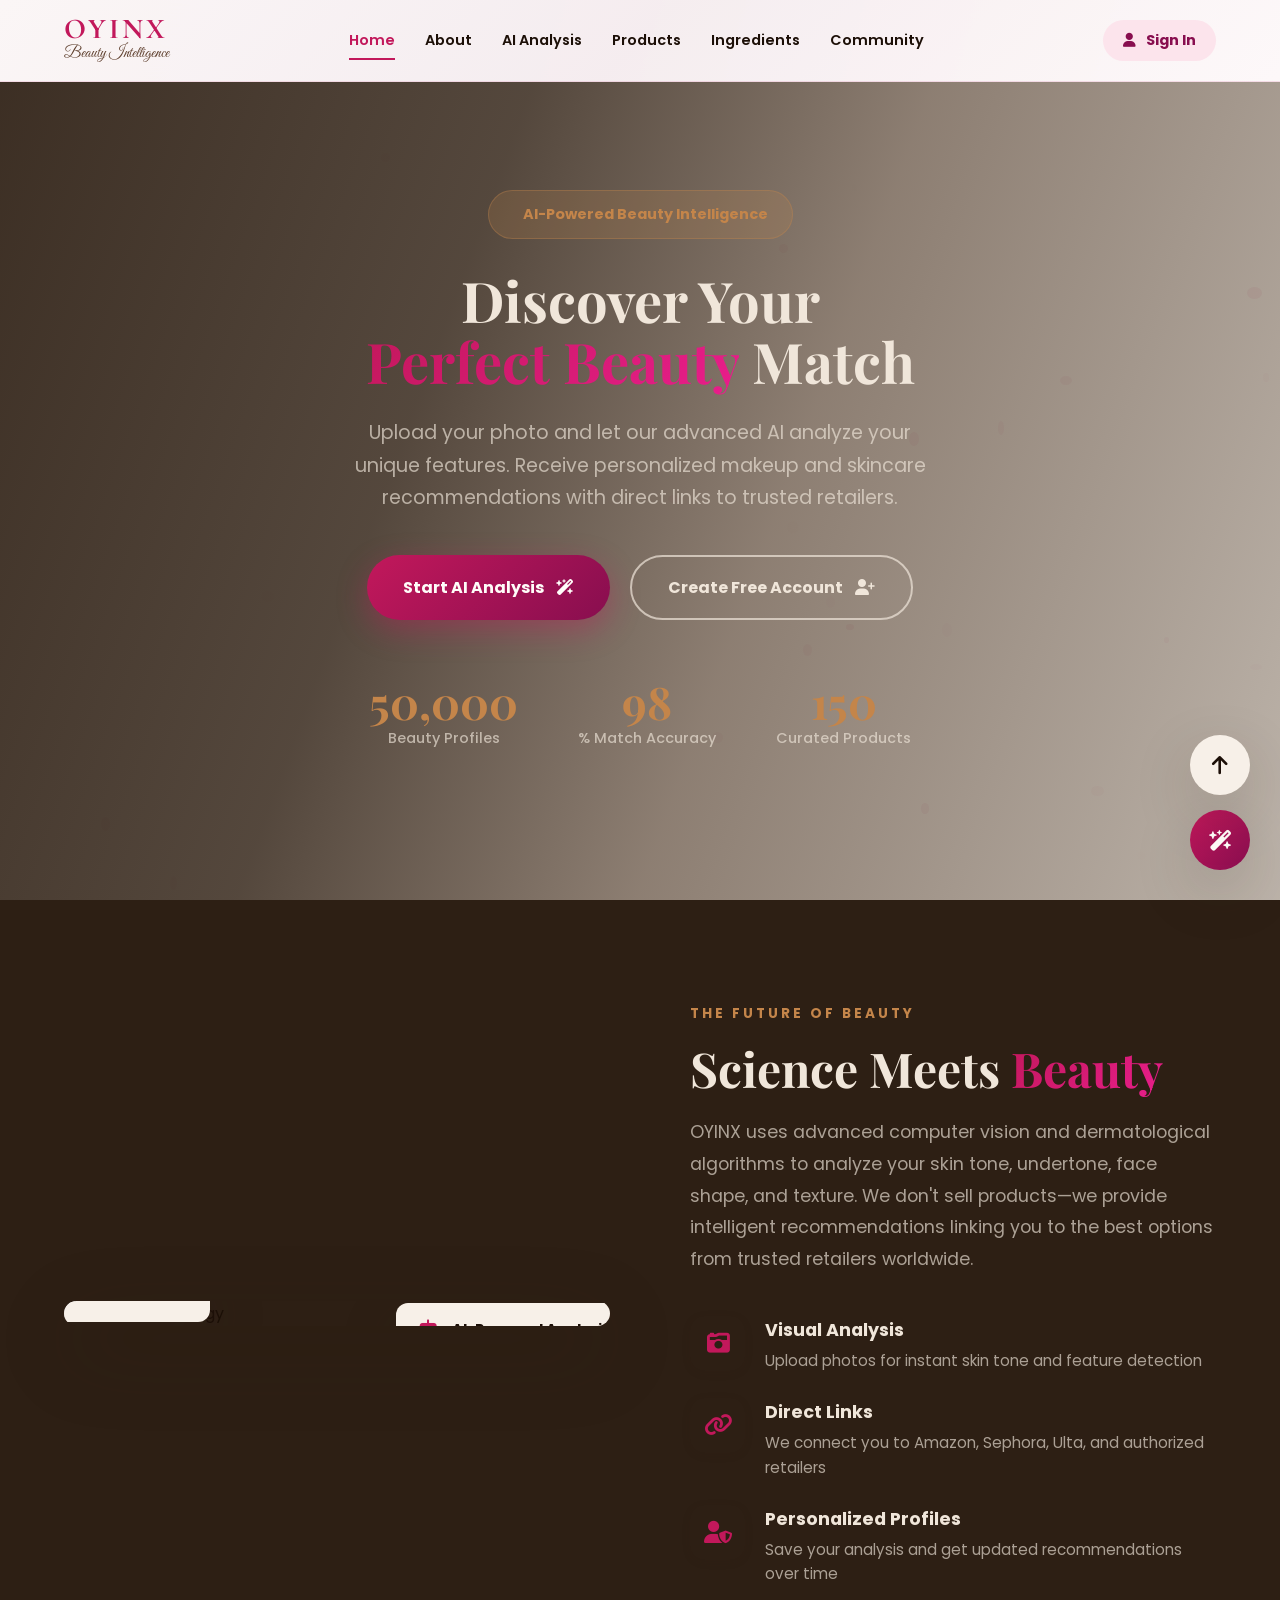
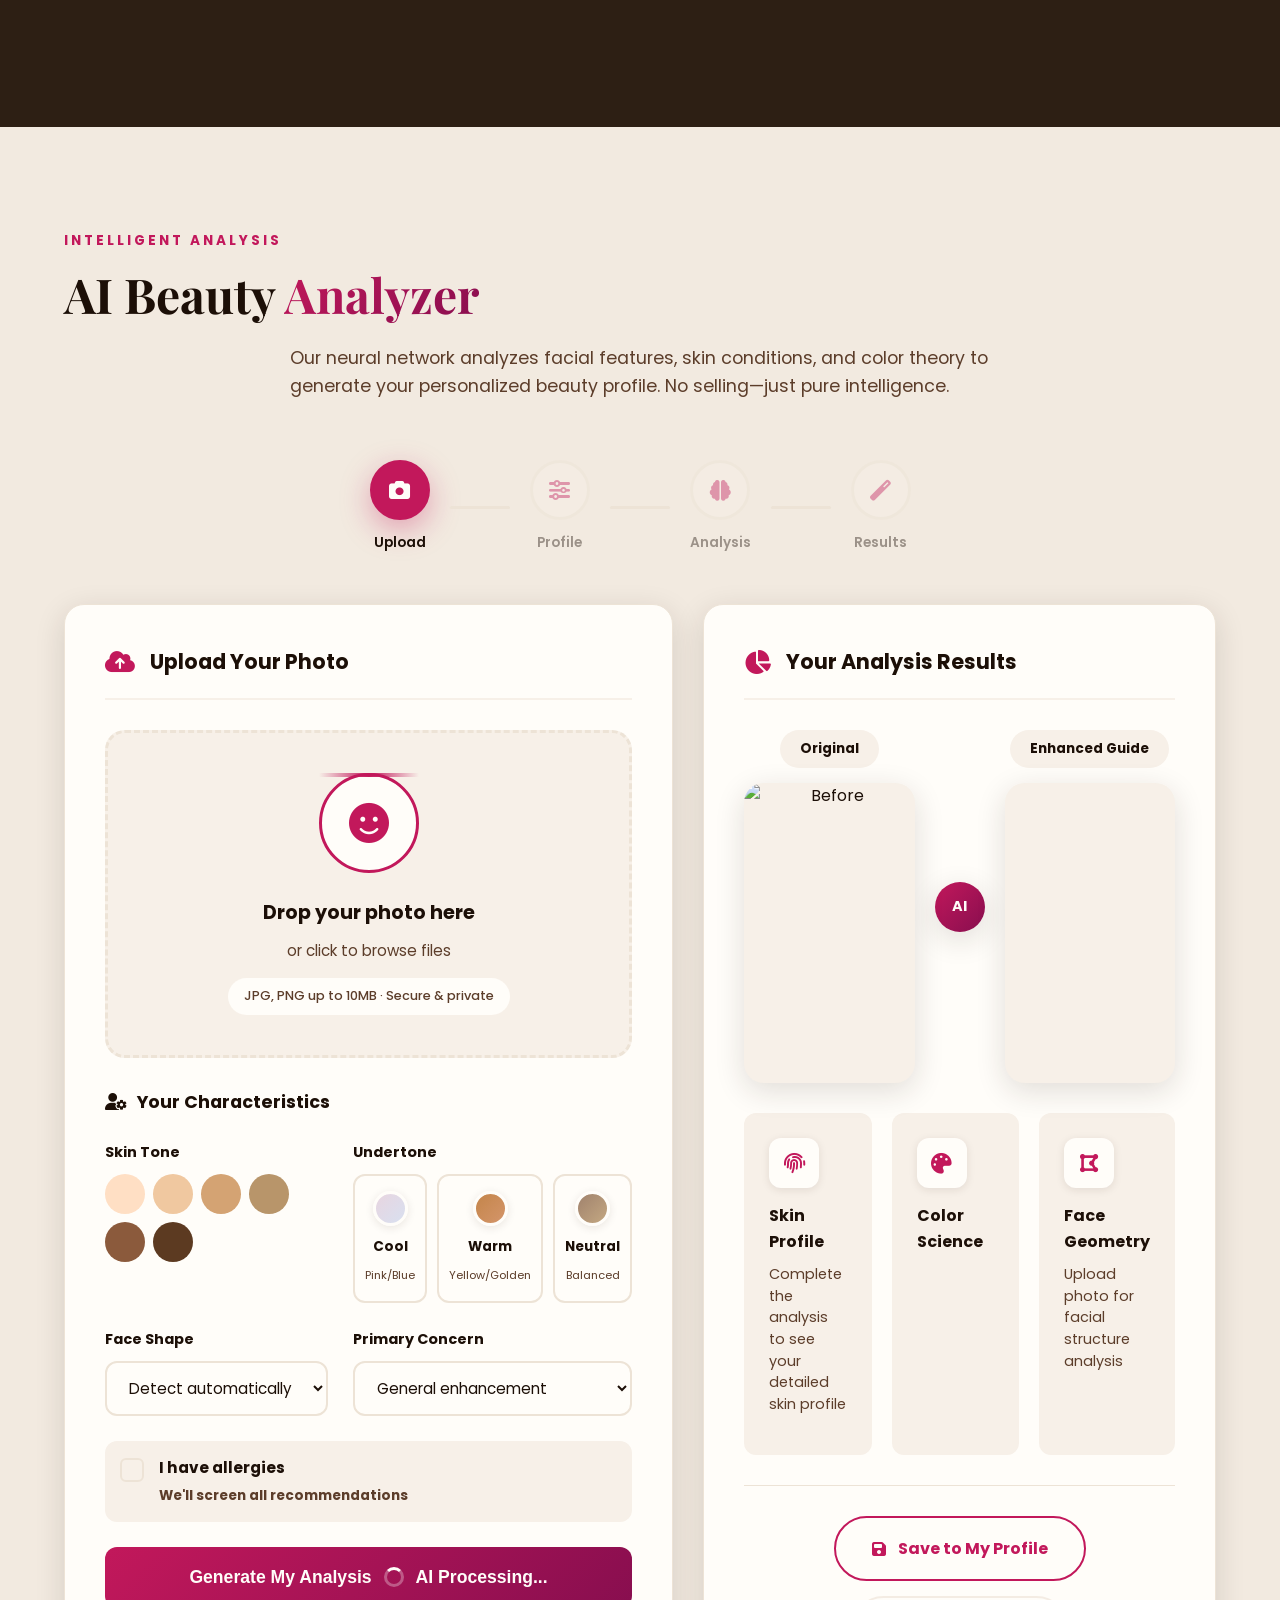
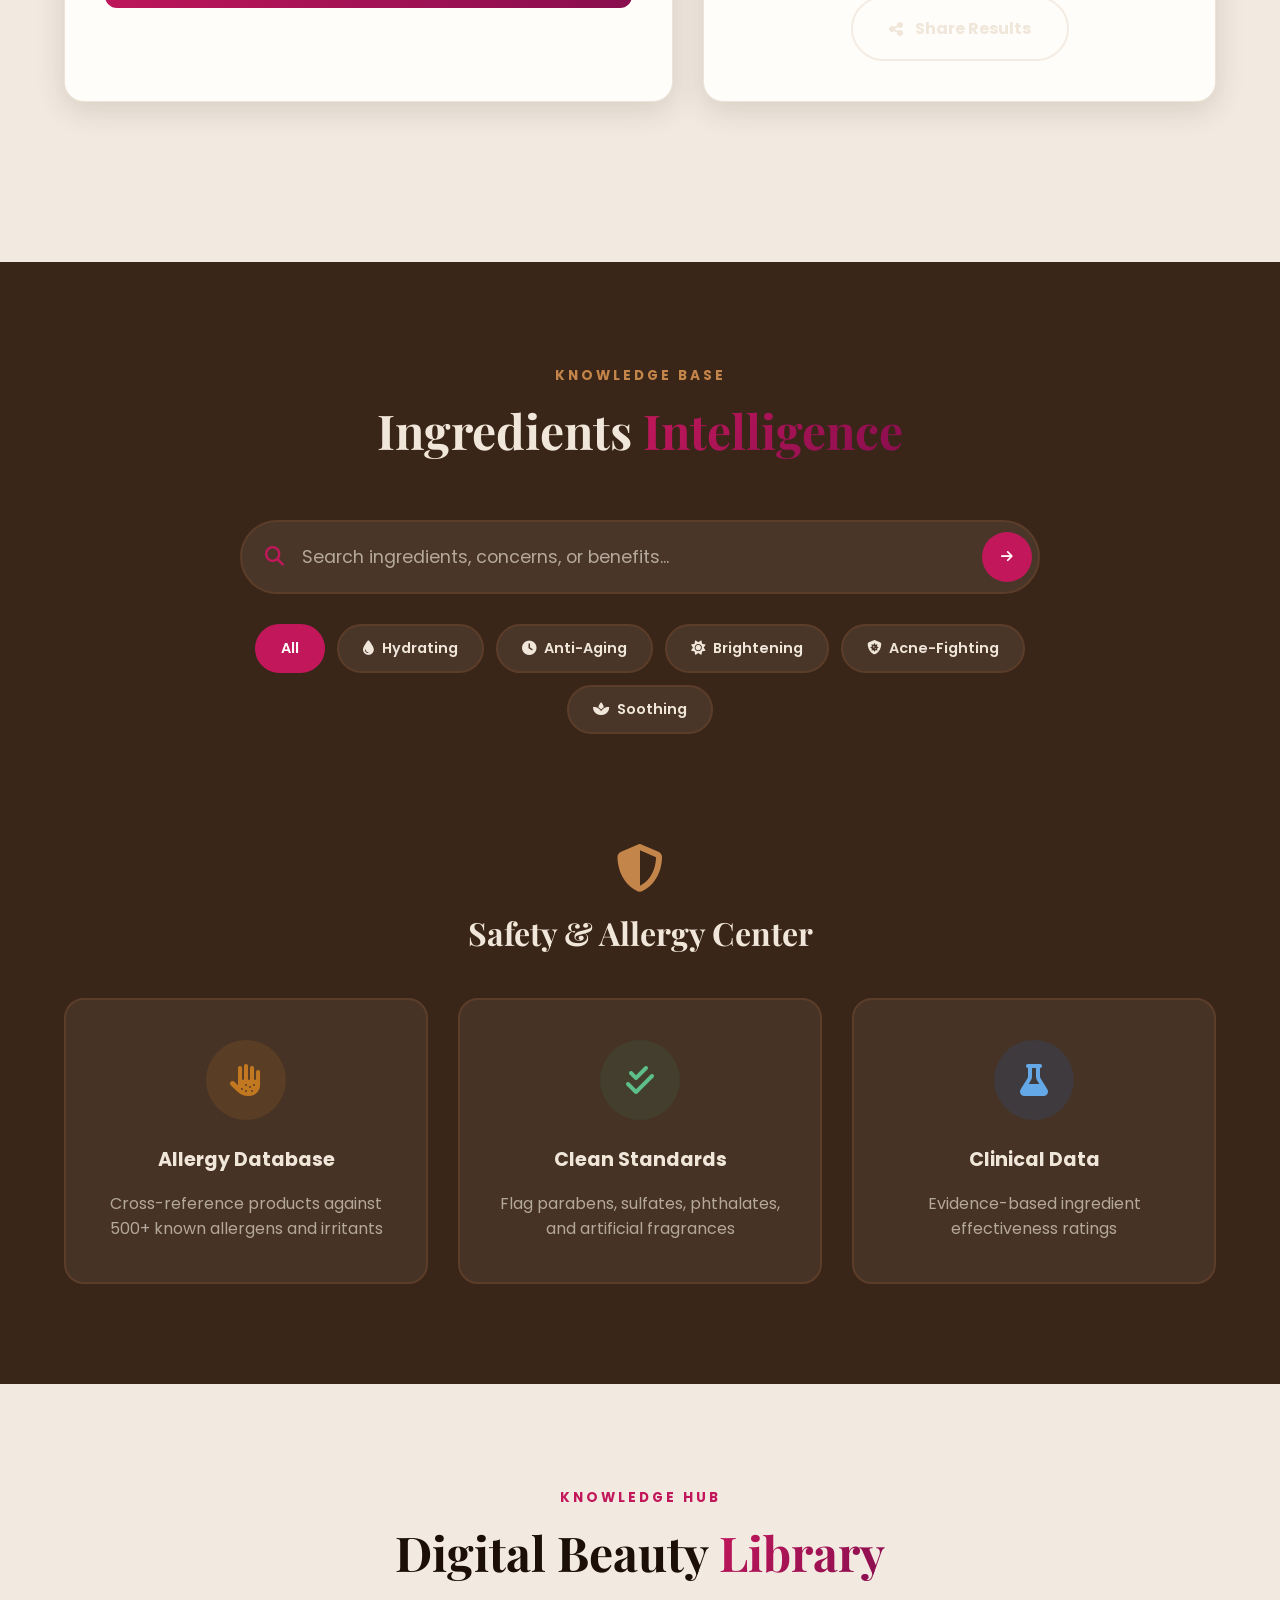
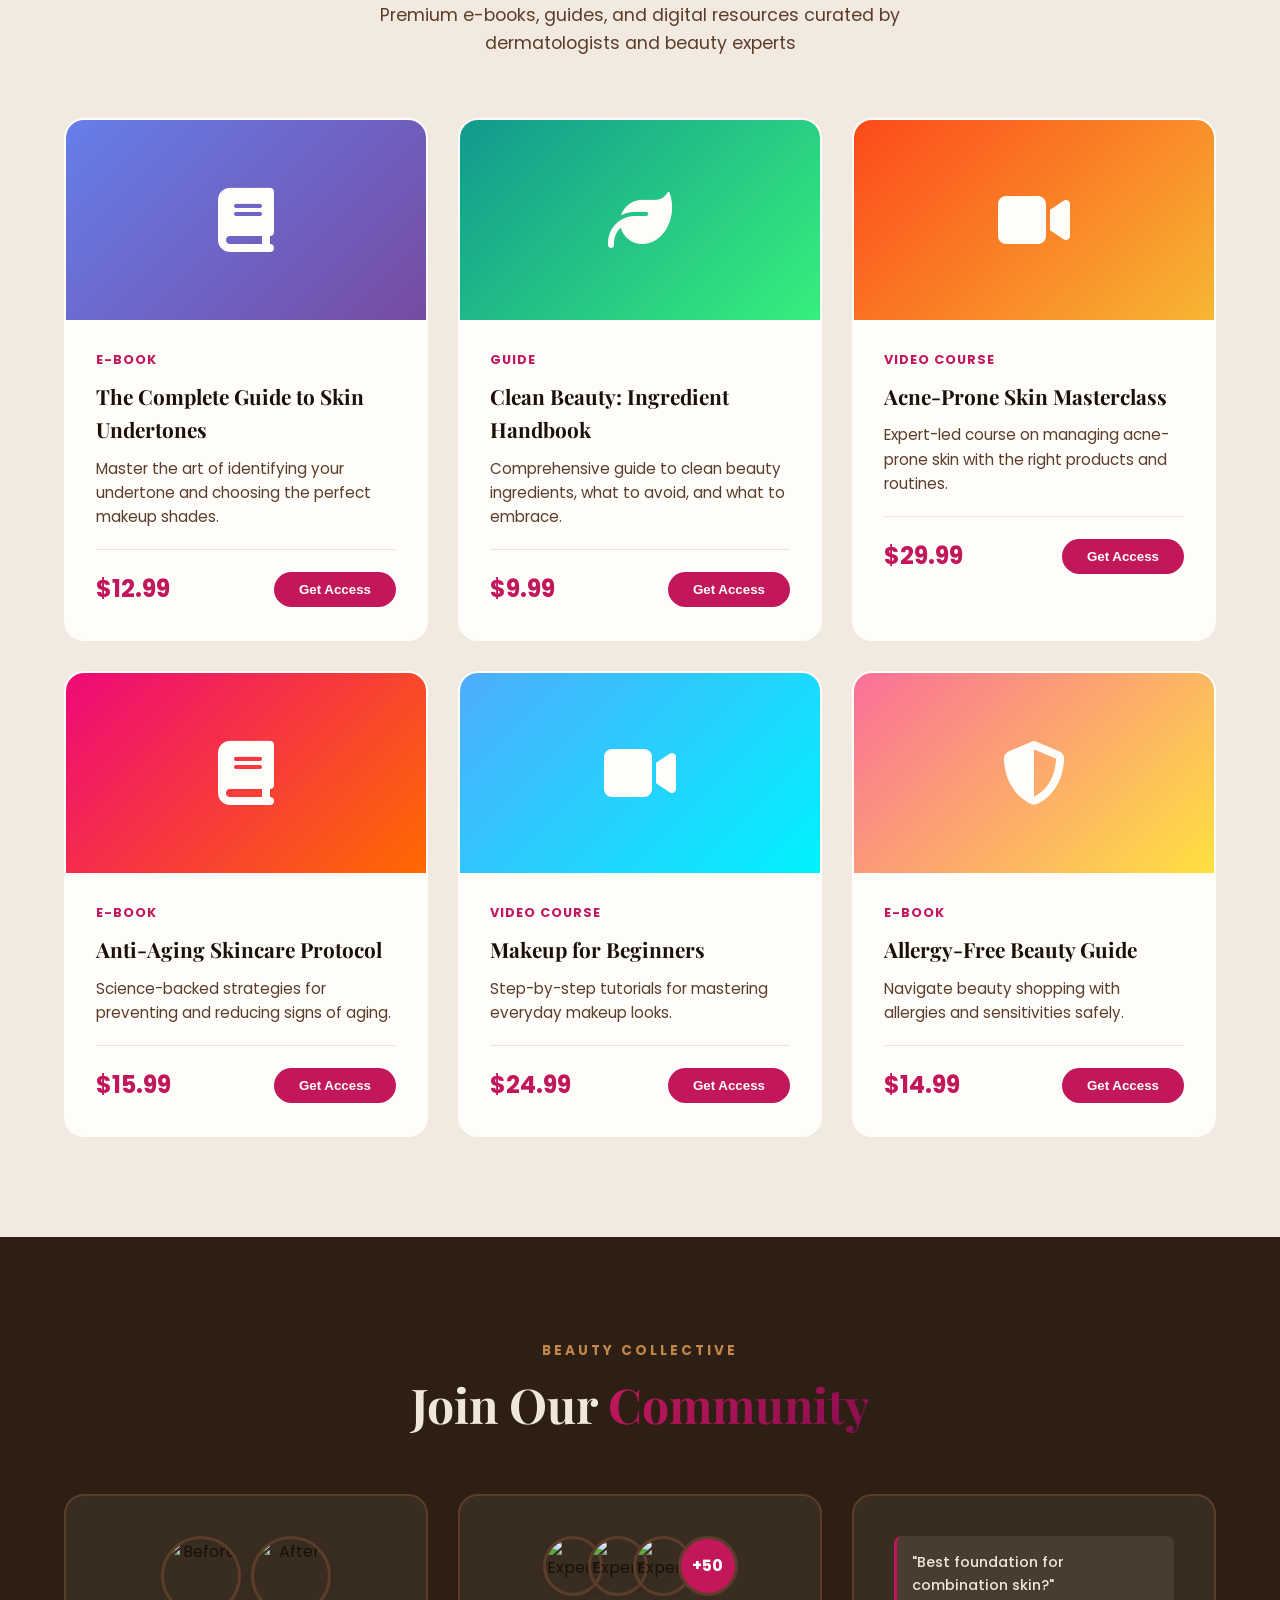
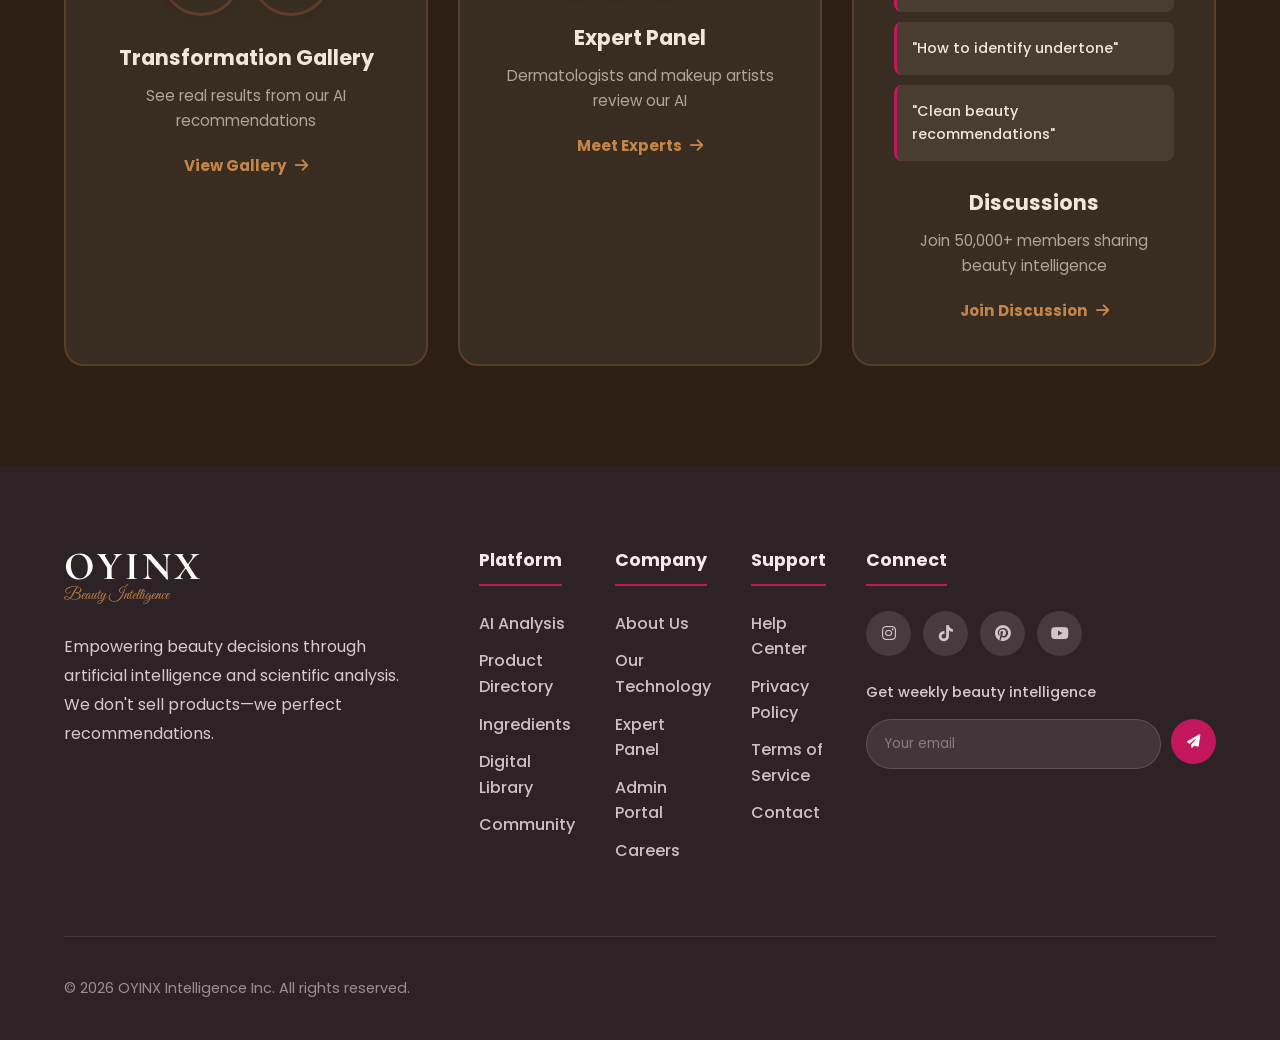
==== commit 49909956: "Restyled" ====
--- a/index.html
+++ b/index.html
@@ -337,7 +337,7 @@
                         </div>
                         <h4>Drop your photo here</h4>
                         <p>or click to browse files</p>
-                        <span class="upload-hint">JPG, PNG up to 10MB • Secure & private</span>
+                        <span class="upload-hint">JPG, PNG up to 10MB · Secure &amp; private</span>
                     </div>
                     <div class="upload-preview" id="uploadPreview" hidden>
                         <img id="preview" alt="Your photo">
@@ -463,10 +463,11 @@
                         <div class="vs-badge">AI</div>
                     </div>
                     
+                    <!-- CHANGE: added style for smooth fade-in of AI-generated after image -->
                     <div class="comparison-item after">
                         <div class="comparison-label">Enhanced Guide</div>
                         <div class="image-container after-container" id="afterContainer">
-                            <img id="afterImage" alt="After">
+                            <img id="afterImage" alt="AI Enhanced Guide" style="opacity:0; transition: opacity 0.6s ease;">
                             <div class="makeup-overlay" id="makeupOverlay"></div>
                             <div class="feature-markers" id="featureMarkers"></div>
                         </div>
@@ -488,9 +489,7 @@
                         <div class="card-content">
                             <h4>Color Science</h4>
                             <div class="color-analysis" id="colorAnalysis">
-                                <div class="season-palette" id="seasonPalette">
-                                    <!-- Dynamic seasonal color analysis -->
-                                </div>
+                                <div class="season-palette" id="seasonPalette"></div>
                             </div>
                         </div>
                     </div>
@@ -535,15 +534,11 @@
                 <button class="cat-tab" data-category="skincare">Skincare</button>
             </div>
             
-            <div class="recommendations-grid" id="productResults">
-                <!-- Dynamic product recommendations -->
-            </div>
+            <div class="recommendations-grid" id="productResults"></div>
 
             <div class="application-masterclass" id="applicationMasterclass">
                 <h4><i class="fas fa-graduation-cap"></i> Personalized Application Masterclass</h4>
-                <div class="masterclass-timeline" id="masterclassTimeline">
-                    <!-- Step-by-step video guides -->
-                </div>
+                <div class="masterclass-timeline" id="masterclassTimeline"></div>
             </div>
         </div>
     </div>
@@ -573,14 +568,12 @@
         </div>
     </div>
 
-    <div class="ingredients-knowledge-grid" id="ingredientsGrid">
-        <!-- Ingredient knowledge cards -->
-    </div>
+    <div class="ingredients-knowledge-grid" id="ingredientsGrid"></div>
 
     <div class="safety-center" data-aos="fade-up">
         <div class="safety-header">
             <i class="fas fa-shield-alt"></i>
-            <h3>Safety & Allergy Center</h3>
+            <h3>Safety &amp; Allergy Center</h3>
         </div>
         <div class="safety-grid">
             <div class="safety-card">
@@ -618,9 +611,7 @@
         </p>
     </div>
 
-    <div class="resources-grid" id="resourcesGrid">
-        <!-- Digital resources cards -->
-    </div>
+    <div class="resources-grid" id="resourcesGrid"></div>
 </section>
 
 <!-- Community Section -->
@@ -749,7 +740,6 @@
 <!-- Toast Container -->
 <div class="toast-container" id="toastContainer"></div>
 
-<!-- Scripts -->
 <script src="https://cdnjs.cloudflare.com/ajax/libs/aos/2.3.4/aos.js"></script>
 <script src="script.js"></script>
 </body>
--- a/style.css
+++ b/style.css
@@ -1,44 +1,73 @@
 /* style.css */
+/* ============================================================
+   OYINX — Dark Mocha + Parchment + Rose-Pink Palette
+   
+   Philosophy:
+   - Mocha/chocolate darks = the velvet the jewel sits on
+   - Parchment = warm card/panel surfaces (not washed-out cream)
+   - Rose-pink = the jewel — brand, CTA, accents
+   - Shadows tinted warm brown — no cold grey, no pink glow
+   ============================================================ */
 :root {
-  --primary-color: #E091A9;
-  --primary-dark: #C97A92;
-  --primary-light: #F9E8ED;
-  --secondary-color: #FDF5F7;
-  --accent-color: #F4D4DE;
-  --text-color: #3D2F33;
-  --text-light: #7A656A;
-  --white: #FFFAFB;
-  --black: #3D3235;
-  --gray-100: #FCF7F8;
-  --gray-200: #F5EDEF;
-  --success: #7CB89F;
-  --warning: #E6B86A;
-  --error: #D67B7B;
-  --info: #8AAAC7;
-  --shadow-sm: 0 2px 8px rgba(224, 145, 169, 0.08);
-  --shadow-md: 0 8px 30px rgba(224, 145, 169, 0.12);
-  --shadow-lg: 0 20px 60px rgba(224, 145, 169, 0.15);
-  --shadow-xl: 0 25px 80px rgba(224, 145, 169, 0.2);
+  /* ── Rose-pink brand ── */
+  --primary-color: #C2185B;
+  --primary-dark:  #880E4F;
+  --primary-light: #FCE4EC;
+
+  /* ── Dark mocha palette ── */
+  --mocha-deep:   #2D2225;   /* auth backdrop, darkest overlay — matches original footer */
+  --mocha-dark:   #2D1F14;   /* dark section backgrounds (About, Community) */
+  --mocha-mid:    #3A2618;   /* alternate dark sections (Ingredients) */
+  --mocha-warm:   #5C3D2A;   /* borders on dark, muted text on dark */
+
+  /* ── Parchment palette (cards / light panels) ── */
+  --parchment:    #F7F0E8;   /* main card/panel surface */
+  --parchment-2:  #EDE3D6;   /* deeper parchment — borders, dividers */
+  --parchment-3:  #F2EAE0;   /* alternating light section bg */
+
+  /* ── Copper/gold accent ── */
+  --accent-color: #C4854A;   /* warm copper — stat numbers, hover links */
+
+  /* ── Text ── */
+  --text-color:   #1C0F07;   /* near-black espresso on light */
+  --text-light:   #5C3D2A;   /* mocha-warm on light surfaces */
+  --text-on-dark: #F0E6DA;   /* parchment-light on dark surfaces */
+  --text-muted-dark: rgba(240,230,218,0.65); /* muted text on dark bg */
+
+  /* ── Whites / off-white ── */
+  --white:  #FFFDF9;         /* warm off-white — panel base */
+  --black:  #1C0F07;
+
+  /* ── Legacy tokens ── */
+  --secondary-color: #FDF2F6;      /* original soft pink — used by preloader gradient */
+  --gray-100: var(--parchment);
+  --gray-200: var(--parchment-2);
+
+  /* ── Status ── */
+  --success: #2E7D5A;
+  --warning: #C17820;
+  --error:   #B71C1C;
+  --info:    #1565C0;
+
+  /* ── Shadows — warm brown tint ── */
+  --shadow-sm: 0 2px 8px  rgba(45, 31, 20, 0.10);
+  --shadow-md: 0 8px 30px rgba(45, 31, 20, 0.14);
+  --shadow-lg: 0 20px 60px rgba(45, 31, 20, 0.18);
+  --shadow-xl: 0 25px 80px rgba(45, 31, 20, 0.22);
+
   --transition: all 0.3s cubic-bezier(0.4, 0, 0.2, 1);
-  --radius: 20px;
+  --radius:    20px;
   --radius-sm: 12px;
   --radius-xs: 8px;
 }
 
-* {
-  margin: 0;
-  padding: 0;
-  box-sizing: border-box;
-}
-
-html {
-  scroll-behavior: smooth;
-  font-size: 16px;
-}
+* { margin: 0; padding: 0; box-sizing: border-box; }
+
+html { scroll-behavior: smooth; font-size: 16px; }
 
 body {
   font-family: 'Poppins', sans-serif;
-  background: var(--white);
+  background: var(--parchment-3);
   color: var(--text-color);
   overflow-x: hidden;
   line-height: 1.6;
@@ -46,1074 +75,382 @@
   -moz-osx-font-smoothing: grayscale;
 }
 
-/* Loading Screen */
+/* ── Loading Screen — original light pink/white feel ── */
 .loading-screen {
-  position: fixed;
-  top: 0;
-  left: 0;
-  width: 100%;
-  height: 100%;
+  position: fixed; top: 0; left: 0; width: 100%; height: 100%;
   background: linear-gradient(135deg, var(--secondary-color), var(--white));
-  display: flex;
-  flex-direction: column;
-  justify-content: center;
-  align-items: center;
-  z-index: 9999;
-  transition: opacity 0.6s, visibility 0.6s;
-}
-
-.loading-screen.hidden {
-  opacity: 0;
-  visibility: hidden;
-}
-
-.loader-container {
-  position: relative;
-  width: 120px;
-  height: 120px;
-}
-
+  display: flex; flex-direction: column; justify-content: center; align-items: center;
+  z-index: 9999; transition: opacity 0.6s, visibility 0.6s;
+}
+.loading-screen.hidden { opacity: 0; visibility: hidden; }
+
+.loader-container { position: relative; width: 120px; height: 120px; }
 .loader-ring {
-  position: absolute;
-  border-radius: 50%;
-  border: 3px solid transparent;
-  border-top-color: var(--primary-color);
-  animation: rotate 2s linear infinite;
-}
-
-.loader-ring:nth-child(1) {
-  width: 120px;
-  height: 120px;
-  top: 0;
-  left: 0;
-  animation-duration: 2s;
-}
-
-.loader-ring:nth-child(2) {
-  width: 90px;
-  height: 90px;
-  top: 15px;
-  left: 15px;
-  border-top-color: var(--accent-color);
-  animation-duration: 1.5s;
-  animation-direction: reverse;
-}
-
-.loader-ring:nth-child(3) {
-  width: 60px;
-  height: 60px;
-  top: 30px;
-  left: 30px;
-  border-top-color: var(--primary-dark);
-  animation-duration: 1s;
-}
+  position: absolute; border-radius: 50%; border: 3px solid transparent;
+  border-top-color: var(--primary-color); animation: rotate 2s linear infinite;
+}
+.loader-ring:nth-child(1) { width: 120px; height: 120px; top: 0; left: 0; animation-duration: 2s; }
+.loader-ring:nth-child(2) { width: 90px; height: 90px; top: 15px; left: 15px; border-top-color: var(--accent-color); animation-duration: 1.5s; animation-direction: reverse; }
+.loader-ring:nth-child(3) { width: 60px; height: 60px; top: 30px; left: 30px; border-top-color: var(--primary-dark); animation-duration: 1s; }
 
 .loader-text {
-  position: absolute;
-  top: 50%;
-  left: 50%;
-  transform: translate(-50%, -50%);
-  font-family: 'Great Vibes', cursive;
-  font-size: 2rem;
-  color: var(--primary-color);
-  font-weight: 600;
-}
-
+  position: absolute; top: 50%; left: 50%; transform: translate(-50%, -50%);
+  font-family: 'Great Vibes', cursive; font-size: 2rem; color: var(--primary-color); font-weight: 600;
+}
 .loader-tagline {
-  margin-top: 30px;
-  color: var(--text-light);
-  font-size: 0.95rem;
-  letter-spacing: 3px;
-  text-transform: uppercase;
-  animation: pulse 2s infinite;
-}
-
-@keyframes rotate {
-  to { transform: rotate(360deg); }
-}
-
-@keyframes pulse {
-  0%, 100% { opacity: 0.5; }
-  50% { opacity: 1; }
-}
-
-/* Authentication Modal */
+  margin-top: 30px; color: var(--text-light); font-size: 0.95rem;
+  letter-spacing: 3px; text-transform: uppercase; animation: pulse 2s infinite;
+}
+
+@keyframes rotate { to { transform: rotate(360deg); } }
+@keyframes pulse { 0%, 100% { opacity: 0.5; } 50% { opacity: 1; } }
+
+/* ── Auth Modal ── */
 .auth-modal {
-  position: fixed;
-  top: 0;
-  left: 0;
-  width: 100%;
-  height: 100%;
-  background: rgba(90, 74, 78, 0.85);
-  backdrop-filter: blur(10px);
-  z-index: 3000;
-  display: flex;
-  align-items: center;
-  justify-content: center;
-  opacity: 0;
-  visibility: hidden;
-  transition: var(--transition);
-  padding: 20px;
-}
-
-.auth-modal.active {
-  opacity: 1;
-  visibility: visible;
-}
+  position: fixed; top: 0; left: 0; width: 100%; height: 100%;
+  background: rgba(45, 34, 37, 0.92);   /* #2D2225 warm brown-red — matches footer */
+  backdrop-filter: blur(12px); z-index: 3000;
+  display: flex; align-items: center; justify-content: center;
+  opacity: 0; visibility: hidden; transition: var(--transition); padding: 20px;
+}
+.auth-modal.active { opacity: 1; visibility: visible; }
 
 .auth-container {
-  background: var(--white);
-  border-radius: var(--radius);
-  width: 100%;
-  max-width: 500px;
-  max-height: 90vh;
-  overflow-y: auto;
-  padding: 40px;
-  position: relative;
-  transform: scale(0.9) translateY(20px);
-  transition: transform 0.4s ease;
+  background: var(--white); border-radius: var(--radius);
+  width: 100%; max-width: 500px; max-height: 90vh; overflow-y: auto;
+  padding: 40px; position: relative;
+  transform: scale(0.9) translateY(20px); transition: transform 0.4s ease;
   box-shadow: var(--shadow-xl);
-}
-
-.auth-modal.active .auth-container {
-  transform: scale(1) translateY(0);
-}
+  border: 1px solid var(--parchment-2);
+}
+.auth-modal.active .auth-container { transform: scale(1) translateY(0); }
 
 .close-auth {
-  position: absolute;
-  top: 20px;
-  right: 20px;
-  background: var(--gray-100);
-  border: none;
-  width: 40px;
-  height: 40px;
-  border-radius: 50%;
-  cursor: pointer;
-  font-size: 1.2rem;
-  color: var(--text-color);
-  transition: var(--transition);
-}
-
-.close-auth:hover {
-  background: var(--primary-color);
-  color: var(--white);
-  transform: rotate(90deg);
-}
+  position: absolute; top: 20px; right: 20px;
+  background: var(--parchment); border: none; width: 40px; height: 40px;
+  border-radius: 50%; cursor: pointer; font-size: 1.2rem;
+  color: var(--text-color); transition: var(--transition);
+}
+.close-auth:hover { background: var(--primary-color); color: var(--white); transform: rotate(90deg); }
 
 .auth-tabs {
-  display: flex;
-  gap: 10px;
-  margin-bottom: 30px;
-  border-bottom: 2px solid var(--gray-200);
-  padding-bottom: 20px;
-}
-
+  display: flex; gap: 10px; margin-bottom: 30px;
+  border-bottom: 2px solid var(--parchment-2); padding-bottom: 20px;
+}
 .auth-tab {
-  flex: 1;
-  padding: 15px;
-  background: none;
-  border: none;
-  font-family: 'Poppins', sans-serif;
-  font-size: 1rem;
-  font-weight: 600;
-  color: var(--text-light);
-  cursor: pointer;
-  position: relative;
-  transition: var(--transition);
-}
-
-.auth-tab.active {
-  color: var(--primary-color);
-}
-
+  flex: 1; padding: 15px; background: none; border: none;
+  font-family: 'Poppins', sans-serif; font-size: 1rem; font-weight: 600;
+  color: var(--text-light); cursor: pointer; position: relative; transition: var(--transition);
+}
+.auth-tab.active { color: var(--primary-color); }
 .auth-tab.active::after {
-  content: '';
-  position: absolute;
-  bottom: -22px;
-  left: 0;
-  width: 100%;
-  height: 3px;
-  background: var(--primary-color);
-  border-radius: 3px;
-}
-
-.auth-form {
-  display: none;
-}
-
-.auth-form.active {
-  display: block;
-  animation: fadeIn 0.4s ease;
-}
-
-@keyframes fadeIn {
-  from { opacity: 0; transform: translateY(10px); }
-  to { opacity: 1; transform: translateY(0); }
-}
+  content: ''; position: absolute; bottom: -22px; left: 0; width: 100%;
+  height: 3px; background: var(--primary-color); border-radius: 3px;
+}
+
+.auth-form { display: none; }
+.auth-form.active { display: block; animation: fadeIn 0.4s ease; }
+
+@keyframes fadeIn { from { opacity: 0; transform: translateY(10px); } to { opacity: 1; transform: translateY(0); } }
 
 .auth-form h2 {
-  font-family: 'Playfair Display', serif;
-  font-size: 1.8rem;
-  color: var(--text-color);
-  margin-bottom: 8px;
-}
-
-.auth-subtitle {
-  color: var(--text-light);
-  margin-bottom: 30px;
-  font-size: 0.95rem;
-}
-
-.input-group {
-  position: relative;
-  margin-bottom: 20px;
-}
-
-.input-group i {
-  position: absolute;
-  left: 18px;
-  top: 50%;
-  transform: translateY(-50%);
-  color: var(--text-light);
-  transition: var(--transition);
-}
-
-.input-group input,
-.input-group select {
-  width: 100%;
-  padding: 16px 18px 16px 50px;
-  border: 2px solid var(--gray-200);
-  border-radius: var(--radius-sm);
-  font-family: 'Poppins', sans-serif;
-  font-size: 0.95rem;
-  transition: var(--transition);
-  background: var(--white);
-}
-
-.input-group input:focus,
-.input-group select:focus {
-  outline: none;
-  border-color: var(--primary-color);
+  font-family: 'Playfair Display', serif; font-size: 1.8rem;
+  color: var(--text-color); margin-bottom: 8px;
+}
+.auth-subtitle { color: var(--text-light); margin-bottom: 30px; font-size: 0.95rem; }
+
+.input-group { position: relative; margin-bottom: 20px; }
+.input-group i { position: absolute; left: 18px; top: 50%; transform: translateY(-50%); color: var(--text-light); transition: var(--transition); }
+.input-group input, .input-group select {
+  width: 100%; padding: 16px 18px 16px 50px;
+  border: 2px solid var(--parchment-2); border-radius: var(--radius-sm);
+  font-family: 'Poppins', sans-serif; font-size: 0.95rem;
+  transition: var(--transition); background: var(--white); color: var(--text-color);
+}
+.input-group input:focus, .input-group select:focus {
+  outline: none; border-color: var(--primary-color);
   box-shadow: 0 0 0 4px var(--primary-light);
 }
-
-.input-group input:focus + i {
-  color: var(--primary-color);
-}
-
 .toggle-password {
-  position: absolute;
-  right: 15px;
-  top: 50%;
-  transform: translateY(-50%);
-  background: none;
-  border: none;
-  color: var(--text-light);
-  cursor: pointer;
-  padding: 5px;
-}
-
-.input-row {
-  display: grid;
-  grid-template-columns: 1fr 1fr;
-  gap: 15px;
-}
-
-.password-strength {
-  height: 4px;
-  background: var(--gray-200);
-  border-radius: 2px;
-  margin-top: 8px;
-  overflow: hidden;
-  position: relative;
-}
-
-.password-strength::after {
-  content: '';
-  position: absolute;
-  left: 0;
-  top: 0;
-  height: 100%;
-  width: 0;
-  background: var(--error);
-  transition: width 0.3s, background 0.3s;
-}
-
-.password-strength.weak::after { width: 33%; background: var(--error); }
+  position: absolute; right: 15px; top: 50%; transform: translateY(-50%);
+  background: none; border: none; color: var(--text-light); cursor: pointer; padding: 5px;
+}
+.input-row { display: grid; grid-template-columns: 1fr 1fr; gap: 15px; }
+
+.password-strength { height: 4px; background: var(--parchment-2); border-radius: 2px; margin-top: 8px; overflow: hidden; position: relative; }
+.password-strength::after { content: ''; position: absolute; left: 0; top: 0; height: 100%; width: 0; background: var(--error); transition: width 0.3s, background 0.3s; }
+.password-strength.weak::after  { width: 33%; background: var(--error); }
 .password-strength.medium::after { width: 66%; background: var(--warning); }
 .password-strength.strong::after { width: 100%; background: var(--success); }
 
-.form-options {
-  display: flex;
-  justify-content: space-between;
-  align-items: center;
-  margin-bottom: 25px;
-  font-size: 0.9rem;
-}
-
-.remember-me {
-  display: flex;
-  align-items: center;
-  gap: 8px;
-  cursor: pointer;
-  color: var(--text-color);
-}
-
-.remember-me input {
-  width: 18px;
-  height: 18px;
-  accent-color: var(--primary-color);
-}
-
-.forgot-password {
-  color: var(--primary-color);
-  text-decoration: none;
-  font-weight: 500;
-}
-
-.forgot-password:hover {
-  text-decoration: underline;
-}
-
-.terms-check {
-  margin-bottom: 25px;
-  font-size: 0.9rem;
-}
-
-.terms-check label {
-  display: flex;
-  gap: 12px;
-  cursor: pointer;
-  color: var(--text-color);
-  line-height: 1.5;
-}
-
-.terms-check input {
-  width: 20px;
-  height: 20px;
-  accent-color: var(--primary-color);
-  flex-shrink: 0;
-  margin-top: 2px;
-}
-
-.terms-check a {
-  color: var(--primary-color);
-  text-decoration: none;
-}
+.form-options { display: flex; justify-content: space-between; align-items: center; margin-bottom: 25px; font-size: 0.9rem; }
+.remember-me { display: flex; align-items: center; gap: 8px; cursor: pointer; color: var(--text-color); }
+.remember-me input { width: 18px; height: 18px; accent-color: var(--primary-color); }
+.forgot-password { color: var(--primary-color); text-decoration: none; font-weight: 600; }
+.forgot-password:hover { text-decoration: underline; }
+.terms-check { margin-bottom: 25px; font-size: 0.9rem; }
+.terms-check label { display: flex; gap: 12px; cursor: pointer; color: var(--text-color); line-height: 1.5; }
+.terms-check input { width: 20px; height: 20px; accent-color: var(--primary-color); flex-shrink: 0; margin-top: 2px; }
+.terms-check a { color: var(--primary-color); text-decoration: none; font-weight: 600; }
 
 .auth-btn {
-  width: 100%;
-  padding: 18px;
+  width: 100%; padding: 18px;
   background: linear-gradient(135deg, var(--primary-color), var(--primary-dark));
-  color: var(--white);
-  border: none;
-  border-radius: var(--radius-sm);
-  font-size: 1rem;
-  font-weight: 600;
-  cursor: pointer;
-  display: flex;
-  align-items: center;
-  justify-content: center;
-  gap: 10px;
-  transition: var(--transition);
-  position: relative;
-  overflow: hidden;
-}
-
+  color: var(--white); border: none; border-radius: var(--radius-sm);
+  font-size: 1rem; font-weight: 700; cursor: pointer;
+  display: flex; align-items: center; justify-content: center; gap: 10px;
+  transition: var(--transition); position: relative; overflow: hidden;
+}
 .auth-btn::before {
-  content: '';
-  position: absolute;
-  top: 0;
-  left: -100%;
-  width: 100%;
-  height: 100%;
-  background: linear-gradient(90deg, transparent, rgba(255,255,255,0.3), transparent);
+  content: ''; position: absolute; top: 0; left: -100%; width: 100%; height: 100%;
+  background: linear-gradient(90deg, transparent, rgba(255,255,255,0.15), transparent);
   transition: left 0.5s;
 }
-
-.auth-btn:hover::before {
-  left: 100%;
-}
-
-.auth-btn:hover {
-  transform: translateY(-2px);
-  box-shadow: var(--shadow-md);
-}
-
-.social-auth {
-  margin-top: 30px;
-  text-align: center;
-}
-
-.social-auth p {
-  color: var(--text-light);
-  font-size: 0.9rem;
-  margin-bottom: 20px;
-  position: relative;
-}
-
-.social-auth p::before,
-.social-auth p::after {
-  content: '';
-  position: absolute;
-  top: 50%;
-  width: 30%;
-  height: 1px;
-  background: var(--gray-200);
-}
-
-.social-auth p::before { left: 0; }
-.social-auth p::after { right: 0; }
-
-.social-buttons {
-  display: flex;
-  justify-content: center;
-  gap: 15px;
-}
-
+.auth-btn:hover::before { left: 100%; }
+.auth-btn:hover { transform: translateY(-2px); box-shadow: var(--shadow-md); }
+
+.social-auth { margin-top: 30px; text-align: center; }
+.social-auth p { color: var(--text-light); font-size: 0.9rem; margin-bottom: 20px; position: relative; }
+.social-auth p::before, .social-auth p::after { content: ''; position: absolute; top: 50%; width: 30%; height: 1px; background: var(--parchment-2); }
+.social-auth p::before { left: 0; } .social-auth p::after { right: 0; }
+.social-buttons { display: flex; justify-content: center; gap: 15px; }
 .social-btn {
-  width: 50px;
-  height: 50px;
-  border-radius: 50%;
-  border: 2px solid var(--gray-200);
-  background: var(--white);
-  cursor: pointer;
-  font-size: 1.3rem;
-  transition: var(--transition);
-  display: flex;
-  align-items: center;
-  justify-content: center;
-}
-
+  width: 50px; height: 50px; border-radius: 50%; border: 2px solid var(--parchment-2);
+  background: var(--white); cursor: pointer; font-size: 1.3rem;
+  transition: var(--transition); display: flex; align-items: center; justify-content: center;
+}
 .social-btn.google { color: #DB4437; }
-.social-btn.apple { color: var(--black); }
+.social-btn.apple  { color: var(--black); }
 .social-btn.facebook { color: #4267B2; }
-
-.social-btn:hover {
-  transform: translateY(-3px);
-  box-shadow: var(--shadow-sm);
-  border-color: currentColor;
-}
-
-/* User Menu */
+.social-btn:hover { transform: translateY(-3px); box-shadow: var(--shadow-sm); border-color: currentColor; }
+
+/* ── User Menu ── */
 .user-btn {
-  display: flex;
-  align-items: center;
-  gap: 10px;
-  padding: 10px 20px;
-  background: var(--primary-light);
-  border: none;
-  border-radius: 30px;
-  color: var(--primary-color);
-  font-family: 'Poppins', sans-serif;
-  font-weight: 600;
-  cursor: pointer;
-  transition: var(--transition);
-  font-size: 0.9rem;
-  white-space: nowrap;
-}
-
-.user-btn:hover {
-  background: var(--primary-color);
-  color: var(--white);
-}
-
-.user-btn.logged-in {
-  background: var(--white);
-  border: 2px solid var(--primary-light);
-  padding: 5px 5px 5px 15px;
-}
+  display: flex; align-items: center; gap: 10px; padding: 10px 20px;
+  background: var(--primary-light); border: none; border-radius: 30px;
+  color: var(--primary-dark); font-family: 'Poppins', sans-serif; font-weight: 700;
+  cursor: pointer; transition: var(--transition); font-size: 0.9rem; white-space: nowrap;
+}
+.user-btn:hover { background: var(--primary-color); color: var(--white); }
+.user-btn.logged-in { background: var(--white); border: 2px solid var(--parchment-2); padding: 5px 5px 5px 15px; }
 
 .user-menu {
-  position: fixed;
-  top: 80px;
-  right: 30px;
-  width: 320px;
-  background: var(--white);
-  border-radius: var(--radius);
-  box-shadow: var(--shadow-xl);
-  z-index: 2000;
-  opacity: 0;
-  visibility: hidden;
-  transform: translateY(-10px);
-  transition: var(--transition);
-  padding: 25px;
-}
-
-.user-menu.active {
-  opacity: 1;
-  visibility: visible;
-  transform: translateY(0);
-}
-
-.user-header {
-  display: flex;
-  align-items: center;
-  gap: 15px;
-  padding-bottom: 20px;
-  border-bottom: 1px solid var(--gray-200);
-  margin-bottom: 15px;
-}
-
+  position: fixed; top: 80px; right: 30px; width: 320px;
+  background: var(--white); border-radius: var(--radius);
+  box-shadow: var(--shadow-xl); z-index: 2000;
+  opacity: 0; visibility: hidden; transform: translateY(-10px);
+  transition: var(--transition); padding: 25px;
+  border: 1px solid var(--parchment-2);
+}
+.user-menu.active { opacity: 1; visibility: visible; transform: translateY(0); }
+.user-header { display: flex; align-items: center; gap: 15px; padding-bottom: 20px; border-bottom: 1px solid var(--parchment-2); margin-bottom: 15px; }
 .user-avatar {
-  width: 50px;
-  height: 50px;
-  border-radius: 50%;
+  width: 50px; height: 50px; border-radius: 50%;
   background: linear-gradient(135deg, var(--primary-color), var(--primary-dark));
-  display: flex;
-  align-items: center;
-  justify-content: center;
-  color: var(--white);
-  font-weight: 600;
-  font-size: 1.2rem;
-  position: relative;
-  overflow: hidden;
-}
-
-.user-avatar img {
-  width: 100%;
-  height: 100%;
-  object-fit: cover;
-}
-
-.user-info h4 {
-  color: var(--text-color);
-  font-size: 1rem;
-  margin-bottom: 3px;
-}
-
-.user-info span {
-  color: var(--text-light);
-  font-size: 0.85rem;
-}
-
+  display: flex; align-items: center; justify-content: center;
+  color: var(--white); font-weight: 700; font-size: 1.2rem; overflow: hidden;
+}
+.user-avatar img { width: 100%; height: 100%; object-fit: cover; }
+.user-info h4 { color: var(--text-color); font-size: 1rem; margin-bottom: 3px; }
+.user-info span { color: var(--text-light); font-size: 0.85rem; }
 .user-links a {
-  display: flex;
-  align-items: center;
-  gap: 12px;
-  padding: 12px;
-  color: var(--text-color);
-  text-decoration: none;
-  border-radius: var(--radius-xs);
-  transition: var(--transition);
-  font-size: 0.95rem;
-}
-
-.user-links a:hover {
-  background: var(--primary-light);
-  color: var(--primary-color);
-}
-
-.user-links a i {
-  width: 20px;
-  color: var(--text-light);
-}
-
-.user-links .divider {
-  height: 1px;
-  background: var(--gray-200);
-  margin: 10px 0;
-}
-
-.logout-link {
-  color: var(--error) !important;
-}
-
-.logout-link i {
-  color: var(--error) !important;
-}
-
-/* Header */
+  display: flex; align-items: center; gap: 12px; padding: 12px;
+  color: var(--text-color); text-decoration: none; border-radius: var(--radius-xs);
+  transition: var(--transition); font-size: 0.95rem; font-weight: 500;
+}
+.user-links a:hover { background: var(--parchment); color: var(--primary-color); }
+.user-links a i { width: 20px; color: var(--text-light); }
+.user-links .divider { height: 1px; background: var(--parchment-2); margin: 10px 0; }
+.logout-link { color: var(--error) !important; }
+.logout-link i { color: var(--error) !important; }
+
+/* ── Header ── */
 header {
-  position: fixed;
-  top: 0;
-  left: 0;
-  right: 0;
-  z-index: 1000;
- background: linear-gradient(135deg, rgba(255,250,251,0.98) 0%, rgba(248,240,243,0.98) 50%, rgba(255,250,251,0.98) 100%);
-  backdrop-filter: blur(20px);
-  -webkit-backdrop-filter: blur(20px);
-  border-bottom: 1px solid rgba(224,145,169,0.2);
-  transition: var(--transition);
-  padding: 0;
-}
-
+  position: fixed; top: 0; left: 0; right: 0; z-index: 1000;
+  background: linear-gradient(135deg, rgba(255,250,251,0.98) 0%, rgba(248,240,243,0.98) 50%, rgba(255,250,251,0.98) 100%);
+  backdrop-filter: blur(20px); -webkit-backdrop-filter: blur(20px);
+  border-bottom: 1px solid rgba(212, 100, 150, 0.18);
+  transition: var(--transition); padding: 0;
+}
 .header-inner {
-  display: flex;
-  justify-content: space-between;
-  align-items: center;
-  padding: 15px 5%;
-  max-width: 1600px;
-  margin: 0 auto;
-  width: 100%;
-}
-
-.header-scrolled {
-  box-shadow: var(--shadow-sm);
-}
-
-.logo {
-  display: flex;
-  flex-direction: column;
-  align-items: flex-start;
-  gap: 2px;
-}
-
+  display: flex; justify-content: space-between; align-items: center;
+  padding: 15px 5%; max-width: 1600px; margin: 0 auto; width: 100%;
+}
+.header-scrolled { box-shadow: var(--shadow-sm); }
+
+.logo { display: flex; flex-direction: column; align-items: flex-start; gap: 2px; }
 .logo h1 {
-  color: var(--primary-color);
-  font-size: 1.8rem;
-  font-weight: 700;
-  letter-spacing: 3px;
-  font-family: 'Cormorant Garamond', serif;
-  line-height: 1;
-}
-
-.cursive-logo {
-  font-family: 'Great Vibes', cursive;
-  color: var(--text-light);
-  font-size: 1rem;
-  margin-top: -5px;
-}
-
-/* Navigation */
-nav {
-  display: flex;
-  gap: 30px;
-  align-items: center;
-}
-
+  color: var(--primary-color); font-size: 1.8rem; font-weight: 700;
+  letter-spacing: 3px; font-family: 'Cormorant Garamond', serif; line-height: 1;
+}
+.cursive-logo { font-family: 'Great Vibes', cursive; color: var(--mocha-warm); font-size: 1rem; margin-top: -5px; }
+
+nav { display: flex; gap: 30px; align-items: center; }
 .nav-link {
-  text-decoration: none;
-  color: var(--text-color);
-  font-weight: 500;
-  font-size: 0.9rem;
-  position: relative;
-  transition: var(--transition);
-  padding: 8px 0;
-  white-space: nowrap;
-}
-
+  text-decoration: none; color: var(--text-color); font-weight: 600; font-size: 0.9rem;
+  position: relative; transition: var(--transition); padding: 8px 0; white-space: nowrap;
+}
 .nav-link::after {
-  content: '';
-  position: absolute;
-  bottom: 0;
-  left: 0;
-  width: 0;
-  height: 2px;
-  background: var(--primary-color);
-  transition: width 0.3s ease;
-}
-
-.nav-link:hover,
-.nav-link.active {
-  color: var(--primary-color);
-}
-
-.nav-link:hover::after,
-.nav-link.active::after {
-  width: 100%;
-}
-
-/* Header Actions */
-.header-actions {
-  display: flex;
-  align-items: center;
-  gap: 15px;
-}
-
-/* Hamburger */
-.hamburger {
-  display: none;
-  flex-direction: column;
-  cursor: pointer;
-  gap: 6px;
-  z-index: 1001;
-  padding: 10px;
-  background: none;
-  border: none;
-}
-
-.hamburger span {
-  display: block;
-  width: 28px;
-  height: 2px;
-  background: var(--text-color);
-  border-radius: 2px;
-  transition: 0.3s all ease;
-}
-
-.hamburger.active span:nth-child(1) {
-  transform: rotate(45deg) translate(6px, 6px);
-  background: var(--primary-color);
-}
-
-.hamburger.active span:nth-child(2) {
-  opacity: 0;
-}
-
-.hamburger.active span:nth-child(3) {
-  transform: rotate(-45deg) translate(6px, -6px);
-  background: var(--primary-color);
-}
-
-/* Hero Section */
+  content: ''; position: absolute; bottom: 0; left: 0; width: 0; height: 2px;
+  background: var(--primary-color); transition: width 0.3s ease;
+}
+.nav-link:hover, .nav-link.active { color: var(--primary-color); }
+.nav-link:hover::after, .nav-link.active::after { width: 100%; }
+
+.header-actions { display: flex; align-items: center; gap: 15px; }
+
+.hamburger { display: none; flex-direction: column; cursor: pointer; gap: 6px; z-index: 1001; padding: 10px; background: none; border: none; }
+.hamburger span { display: block; width: 28px; height: 2px; background: var(--text-color); border-radius: 2px; transition: 0.3s all ease; }
+.hamburger.active span:nth-child(1) { transform: rotate(45deg) translate(6px, 6px); background: var(--primary-color); }
+.hamburger.active span:nth-child(2) { opacity: 0; }
+.hamburger.active span:nth-child(3) { transform: rotate(-45deg) translate(6px, -6px); background: var(--primary-color); }
+
+/* ── Hero ── */
 .hero {
-  min-height: 100vh;
-  position: relative;
-  display: flex;
-  align-items: center;
-  justify-content: center;
-  overflow: hidden;
-  padding-top: 100px;
-  padding-bottom: 60px;
-}
-
-.hero-particles {
-  position: absolute;
-  top: 0;
-  left: 0;
-  width: 100%;
-  height: 100%;
-  z-index: -3;
-  opacity: 0.3;
-}
-
-.hero-bg-slider {
-  position: absolute;
-  top: 0;
-  left: 0;
-  width: 100%;
-  height: 100%;
-  z-index: -2;
-}
-
-.hero-slide {
-  position: absolute;
-  top: 0;
-  left: 0;
-  width: 100%;
-  height: 100%;
-  background-size: cover;
-  background-position: center;
-  opacity: 0;
-  transition: opacity 1.5s ease-in-out;
-}
-
-.hero-slide.active {
-  opacity: 1;
-}
-
+  min-height: 100vh; position: relative; display: flex;
+  align-items: center; justify-content: center; overflow: hidden;
+  padding-top: 100px; padding-bottom: 60px;
+}
+.hero-particles { position: absolute; top: 0; left: 0; width: 100%; height: 100%; z-index: -3; opacity: 0.3; }
+.hero-bg-slider { position: absolute; top: 0; left: 0; width: 100%; height: 100%; z-index: -2; }
+.hero-slide { position: absolute; top: 0; left: 0; width: 100%; height: 100%; background-size: cover; background-position: center; opacity: 0; transition: opacity 1.5s ease-in-out; }
+.hero-slide.active { opacity: 1; }
+
+/* Dark mocha overlay — photo shows through on the right, dark grounding on the left */
 .hero-overlay {
-  position: absolute;
-  top: 0;
-  left: 0;
-  width: 100%;
-  height: 100%;
-  background: linear-gradient(135deg, rgba(253,245,247,0.95) 0%, rgba(255,250,251,0.9) 50%, rgba(224,145,169,0.05) 100%);
+  position: absolute; top: 0; left: 0; width: 100%; height: 100%;
+  background: linear-gradient(
+    110deg,
+    rgba(45, 31, 20, 0.93) 0%,
+    rgba(45, 31, 20, 0.80) 35%,
+    rgba(58, 38, 24, 0.55) 60%,
+    rgba(28, 15, 7, 0.25) 100%
+  );
   z-index: -1;
 }
 
 .hero-content {
-  text-align: center;
-  max-width: 900px;
-  padding: 0 20px;
-  z-index: 1;
-  width: 100%;
-  margin: 0 auto;
-  display: flex;
-  flex-direction: column;
-  align-items: center;
-  justify-content: center;
+  text-align: center; max-width: 900px; padding: 0 20px; z-index: 1;
+  width: 100%; margin: 0 auto; display: flex; flex-direction: column;
+  align-items: center; justify-content: center;
 }
 
 .hero-badge {
-  display: inline-flex;
-  align-items: center;
-  gap: 10px;
-  background: rgba(224,145,169,0.12);
-  color: var(--primary-color);
-  padding: 12px 24px;
-  border-radius: 50px;
-  font-size: 0.9rem;
-  font-weight: 600;
-  margin-bottom: 30px;
-  animation: float 3s ease-in-out infinite;
-  white-space: nowrap;
-}
-
-@keyframes float {
-  0%, 100% { transform: translateY(0); }
-  50% { transform: translateY(-10px); }
-}
-
+  display: inline-flex; align-items: center; gap: 10px;
+  background: rgba(196, 133, 74, 0.20);   /* copper glow */
+  color: var(--accent-color);
+  padding: 12px 24px; border-radius: 50px; font-size: 0.9rem; font-weight: 700;
+  margin-bottom: 30px; animation: float 3s ease-in-out infinite; white-space: nowrap;
+  border: 1px solid rgba(196, 133, 74, 0.35);
+}
+
+@keyframes float { 0%, 100% { transform: translateY(0); } 50% { transform: translateY(-10px); } }
+
+/* Hero text is white/cream on the dark mocha overlay */
 .hero-title {
-  font-family: 'Playfair Display', serif;
-  font-size: 4rem;
-  font-weight: 700;
-  color: var(--text-color);
-  line-height: 1.1;
-  margin-bottom: 25px;
-  text-align: center;
-}
-
+  font-family: 'Playfair Display', serif; font-size: 4rem; font-weight: 700;
+  color: var(--text-on-dark); line-height: 1.1; margin-bottom: 25px; text-align: center;
+}
 .highlight-text {
-  background: linear-gradient(135deg, var(--primary-color), var(--primary-dark));
-  -webkit-background-clip: text;
-  -webkit-text-fill-color: transparent;
-  background-clip: text;
-}
-
+  background: linear-gradient(135deg, var(--primary-color), #E91E8C);
+  -webkit-background-clip: text; -webkit-text-fill-color: transparent; background-clip: text;
+}
 .hero-subtitle {
-  font-size: 1.2rem;
-  color: var(--text-light);
-  max-width: 600px;
-  margin: 0 auto 40px;
-  line-height: 1.7;
-  text-align: center;
-}
-
-.hero-buttons {
-  display: flex;
-  gap: 20px;
-  justify-content: center;
-  margin-bottom: 60px;
-  flex-wrap: wrap;
-}
-
-.btn-primary,
-.btn-secondary,
-.btn-outline {
-  display: inline-flex;
-  align-items: center;
-  gap: 12px;
-  padding: 18px 36px;
-  border-radius: 50px;
-  font-size: 1rem;
-  font-weight: 600;
-  cursor: pointer;
-  transition: var(--transition);
-  border: none;
-  text-decoration: none;
-  font-family: 'Poppins', sans-serif;
-  white-space: nowrap;
-}
-
+  font-size: 1.2rem; color: var(--text-muted-dark);
+  max-width: 600px; margin: 0 auto 40px; line-height: 1.7; text-align: center;
+}
+
+.hero-buttons { display: flex; gap: 20px; justify-content: center; margin-bottom: 60px; flex-wrap: wrap; }
+
+.btn-primary, .btn-secondary, .btn-outline {
+  display: inline-flex; align-items: center; gap: 12px; padding: 18px 36px;
+  border-radius: 50px; font-size: 1rem; font-weight: 700; cursor: pointer;
+  transition: var(--transition); border: none; text-decoration: none;
+  font-family: 'Poppins', sans-serif; white-space: nowrap;
+}
 .btn-primary {
   background: linear-gradient(135deg, var(--primary-color), var(--primary-dark));
-  color: var(--white);
-  box-shadow: 0 10px 30px rgba(224,145,169,0.3);
-}
-
-.btn-primary:hover {
-  transform: translateY(-3px);
-  box-shadow: 0 15px 40px rgba(224,145,169,0.4);
-}
-
+  color: var(--white); box-shadow: 0 10px 30px rgba(194, 24, 91, 0.40);
+}
+.btn-primary:hover { transform: translateY(-3px); box-shadow: 0 15px 40px rgba(194, 24, 91, 0.50); }
+/* On dark hero, secondary is parchment-outlined */
 .btn-secondary {
-  background: transparent;
-  color: var(--text-color);
-  border: 2px solid var(--text-color);
-}
-
-.btn-secondary:hover {
-  background: var(--text-color);
-  color: var(--white);
-  transform: translateY(-3px);
-}
-
-.btn-outline {
-  background: transparent;
-  color: var(--primary-color);
-  border: 2px solid var(--primary-color);
-}
-
-.btn-outline:hover {
-  background: var(--primary-color);
-  color: var(--white);
-}
-
+  background: transparent; color: var(--text-on-dark);
+  border: 2px solid rgba(240, 230, 218, 0.70);
+}
+.btn-secondary:hover { background: rgba(240, 230, 218, 0.15); color: var(--white); transform: translateY(-3px); }
+.btn-outline { background: transparent; color: var(--primary-color); border: 2px solid var(--primary-color); }
+.btn-outline:hover { background: var(--primary-color); color: var(--white); }
 .btn-text-link {
-  background: none;
-  border: none;
-  color: var(--primary-color);
-  font-weight: 600;
-  cursor: pointer;
-  display: inline-flex;
-  align-items: center;
-  gap: 8px;
-  font-family: 'Poppins', sans-serif;
-  font-size: 0.95rem;
-  transition: var(--transition);
-}
-
-.btn-text-link:hover {
-  gap: 12px;
-}
-
-.hero-stats {
-  display: flex;
-  justify-content: center;
-  gap: 60px;
-  flex-wrap: wrap;
-}
-
-.stat-item {
-  text-align: center;
-}
-
+  background: none; border: none; color: var(--primary-color); font-weight: 700;
+  cursor: pointer; display: inline-flex; align-items: center; gap: 8px;
+  font-family: 'Poppins', sans-serif; font-size: 0.95rem; transition: var(--transition);
+}
+.btn-text-link:hover { gap: 12px; }
+
+.hero-stats { display: flex; justify-content: center; gap: 60px; flex-wrap: wrap; }
+.stat-item { text-align: center; }
 .stat-number {
-  display: block;
-  font-family: 'Playfair Display', serif;
-  font-size: 2.8rem;
-  font-weight: 700;
-  color: var(--primary-color);
-  line-height: 1;
-}
-
-.stat-label {
-  font-size: 0.9rem;
-  color: var(--text-light);
-  margin-top: 8px;
-}
-
-/* Section Styles */
-section {
-  padding: 100px 5%;
-}
-
-.section-header {
-  text-align: center;
-  margin-bottom: 60px;
-}
-
+  display: block; font-family: 'Playfair Display', serif; font-size: 2.8rem;
+  font-weight: 700; color: var(--accent-color); line-height: 1;   /* copper gold stat numbers */
+}
+.stat-label { font-size: 0.9rem; color: var(--text-muted-dark); margin-top: 8px; font-weight: 500; }
+
+/* ── Sections ── */
+section { padding: 100px 5%; }
+.section-header { text-align: center; margin-bottom: 60px; }
 .section-subtitle {
-  display: inline-block;
-  color: var(--primary-color);
-  font-size: 0.85rem;
-  font-weight: 600;
-  text-transform: uppercase;
-  letter-spacing: 3px;
-  margin-bottom: 15px;
-}
-
+  display: inline-block; color: var(--primary-color); font-size: 0.85rem;
+  font-weight: 700; text-transform: uppercase; letter-spacing: 3px; margin-bottom: 15px;
+}
 .section-title {
-  font-family: 'Playfair Display', serif;
-  font-size: 3rem;
-  color: var(--text-color);
-  margin-bottom: 20px;
-  line-height: 1.2;
-}
-
-.section-description {
-  color: var(--text-light);
-  max-width: 600px;
-  margin: 0 auto;
-  font-size: 1.1rem;
-}
-
+  font-family: 'Playfair Display', serif; font-size: 3rem;
+  color: var(--text-color); margin-bottom: 20px; line-height: 1.2;
+}
+.section-description { color: var(--text-light); max-width: 600px; margin: 0 auto; font-size: 1.1rem; }
 .gradient-text {
   background: linear-gradient(135deg, var(--primary-color), var(--primary-dark));
-  -webkit-background-clip: text;
-  -webkit-text-fill-color: transparent;
-  background-clip: text;
-}
-
-/* About Section */
-.about {
-  background: var(--gray-100);
-}
-
+  -webkit-background-clip: text; -webkit-text-fill-color: transparent; background-clip: text;
+}
+
+/* ── About ── Dark mocha section ── */
+.about { background: var(--mocha-dark); }
+/* Text needs to be light on dark bg */
+.about .section-subtitle { color: var(--accent-color); }
+.about .section-title { color: var(--text-on-dark); }
+.about .gradient-text {
+  background: linear-gradient(135deg, var(--primary-color), #E91E8C);
+  -webkit-background-clip: text; -webkit-text-fill-color: transparent; background-clip: text;
+}
 .about-container {
-  max-width: 1400px;
-  margin: 0 auto;
-  display: grid;
-  grid-template-columns: 1fr 1fr;
-  gap: 80px;
-  align-items: center;
-}
-
-.about-image {
-  position: relative;
-}
-
-.about-img-wrapper {
-  position: relative;
-  border-radius: var(--radius);
-  overflow: hidden;
-  box-shadow: var(--shadow-xl);
-}
-
-.about-img-wrapper img {
-  width: 100%;
-  height: auto;
-  display: block;
-}
-
+  max-width: 1400px; margin: 0 auto;
+  display: grid; grid-template-columns: 1fr 1fr; gap: 80px; align-items: center;
+}
+.about-image { position: relative; }
+.about-img-wrapper { position: relative; border-radius: var(--radius); overflow: hidden; box-shadow: var(--shadow-xl); }
+.about-img-wrapper img { width: 100%; height: auto; display: block; }
 .floating-card {
-  position: absolute;
-  background: var(--white);
-  padding: 15px 20px;
-  border-radius: var(--radius-sm);
-  box-shadow: var(--shadow-lg);
-  display: flex;
-  align-items: center;
-  gap: 12px;
-  font-weight: 600;
-  font-size: 0.9rem;
-  animation: float 4s ease-in-out infinite;
-  z-index: 2;
-}
-
-.floating-card i {
-  color: var(--primary-color);
-  font-size: 1.2rem;
-}
-
-.card-1 {
-  top: 10%;
-  right: -20px;
-  animation-delay: 0s;
-}
-
-.card-2 {
-  bottom: 15%;
-  left: -20px;
-  animation-delay: 2s;
-}
-
-.about-content {
-  padding-left: 20px;
-}
-
-.about-text {
-  font-size: 1.1rem;
-  color: var(--text-light);
-  margin-bottom: 40px;
-  line-height: 1.8;
-}
-
-.about-features {
-  display: flex;
-  flex-direction: column;
-  gap: 25px;
-  margin-bottom: 40px;
-}
-
-.feature-item {
-  display: flex;
-  align-items: flex-start;
-  gap: 20px;
-}
-
+  position: absolute; background: var(--parchment); padding: 15px 20px;
+  border-radius: var(--radius-sm); box-shadow: var(--shadow-lg);
+  display: flex; align-items: center; gap: 12px; font-weight: 700; font-size: 0.9rem;
+  color: var(--text-color); animation: float 4s ease-in-out infinite; z-index: 2;
+}
+.floating-card i { color: var(--primary-color); font-size: 1.2rem; }
+.card-1 { top: 10%; right: -20px; animation-delay: 0s; }
+.card-2 { bottom: 15%; left: -20px; animation-delay: 2s; }
+.about-content { padding-left: 20px; }
+.about-text { font-size: 1.1rem; color: var(--text-muted-dark); margin-bottom: 40px; line-height: 1.8; }
+.about-features { display: flex; flex-direction: column; gap: 25px; margin-bottom: 40px; }
+.feature-item { display: flex; align-items: flex-start; gap: 20px; }
 .feature-icon {
   width: 55px;
   height: 55px;
-  background: var(--white);
+  background: var(--brown);        /* white background */
   border-radius: 15px;
   display: flex;
   align-items: center;
   justify-content: center;
-  color: var(--primary-color);
+  color: var(--primary-color);     /* rose-pink icon */
   font-size: 1.4rem;
   flex-shrink: 0;
   box-shadow: var(--shadow-sm);
@@ -1122,2326 +459,472 @@
 
 .feature-item:hover .feature-icon {
   transform: scale(1.1) rotate(5deg);
-  background: var(--primary-color);
-  color: var(--white);
-}
-
-.feature-text h4 {
-  color: var(--text-color);
-  margin-bottom: 5px;
-  font-size: 1.1rem;
-}
-
-.feature-text p {
-  color: var(--text-light);
-  font-size: 0.95rem;
-  line-height: 1.6;
-}
-
-/* Finder Section */
-.finder {
-  background: linear-gradient(180deg, var(--secondary-color) 0%, var(--white) 100%);
-}
-
-.finder-description {
-  max-width: 700px;
-  margin: 0 auto;
-  color: var(--text-light);
-  font-size: 1.1rem;
-}
-
-.finder-container {
-  max-width: 1400px;
-  margin: 60px auto 0;
-}
-
-/* Steps */
-.finder-steps {
-  display: flex;
-  justify-content: center;
-  align-items: center;
-  gap: 20px;
-  margin-bottom: 50px;
-  flex-wrap: wrap;
-}
-
-.step {
-  display: flex;
-  flex-direction: column;
-  align-items: center;
-  gap: 12px;
-  opacity: 0.4;
-  transition: var(--transition);
-}
-
-.step.active {
-  opacity: 1;
-}
-
-.step.completed {
-  opacity: 1;
-}
-
-.step.completed .step-icon {
-  background: var(--success);
-  border-color: var(--success);
-  color: var(--white);
-}
-
+  background: var(--primary-color);   /* pink bg on hover */
+  color: var(--white);                /* white icon on hover */
+}
+.feature-text h4 { color: var(--text-on-dark); margin-bottom: 5px; font-size: 1.1rem; }
+.feature-text p { color: var(--text-muted-dark); font-size: 0.95rem; line-height: 1.6; }
+
+/* ── Finder ── Parchment section ── */
+.finder { background: var(--parchment-3); }
+.finder-description { max-width: 700px; margin: 0 auto; color: var(--text-light); font-size: 1.1rem; }
+.finder-container { max-width: 1400px; margin: 60px auto 0; }
+
+.finder-steps { display: flex; justify-content: center; align-items: center; gap: 20px; margin-bottom: 50px; flex-wrap: wrap; }
+.step { display: flex; flex-direction: column; align-items: center; gap: 12px; opacity: 0.4; transition: var(--transition); }
+.step.active { opacity: 1; }
+.step.completed { opacity: 1; }
+.step.completed .step-icon { background: var(--success); border-color: var(--success); color: var(--white); }
 .step-icon {
-  width: 60px;
-  height: 60px;
-  border-radius: 50%;
-  background: var(--white);
-  border: 3px solid var(--primary-light);
-  color: var(--primary-color);
-  display: flex;
-  align-items: center;
-  justify-content: center;
-  font-size: 1.3rem;
-  transition: var(--transition);
-}
-
+  width: 60px; height: 60px; border-radius: 50%; background: var(--parchment);
+  border: 3px solid var(--parchment-2); color: var(--primary-color);
+  display: flex; align-items: center; justify-content: center;
+  font-size: 1.3rem; transition: var(--transition);
+}
 .step.active .step-icon {
-  background: var(--primary-color);
-  border-color: var(--primary-color);
-  color: var(--white);
-  box-shadow: 0 10px 30px rgba(224,145,169,0.3);
-}
-
-.step span {
-  font-size: 0.85rem;
-  font-weight: 600;
-  color: var(--text-color);
-}
-
-.step-line {
-  width: 60px;
-  height: 3px;
-  background: var(--primary-light);
-  position: relative;
-  border-radius: 3px;
-}
-
+  background: var(--primary-color); border-color: var(--primary-color); color: var(--white);
+  box-shadow: 0 10px 30px rgba(194, 24, 91, 0.35);
+}
+.step span { font-size: 0.85rem; font-weight: 600; color: var(--text-color); }
+.step-line { width: 60px; height: 3px; background: var(--parchment-2); position: relative; border-radius: 3px; }
 .step-line::after {
-  content: '';
-  position: absolute;
-  top: 0;
-  left: 0;
-  height: 100%;
-  width: 0;
-  background: var(--primary-color);
-  border-radius: 3px;
-  transition: width 0.5s ease;
-}
-
-.step-line.active::after {
-  width: 100%;
-}
-
-/* Finder Workspace */
-.finder-workspace {
-  display: grid;
-  grid-template-columns: 1fr 1fr;
-  gap: 40px;
-  margin-bottom: 60px;
-}
-
+  content: ''; position: absolute; top: 0; left: 0; height: 100%; width: 0;
+  background: var(--primary-color); border-radius: 3px; transition: width 0.5s ease;
+}
+.step-line.active::after { width: 100%; }
+
+.finder-workspace { display: grid; grid-template-columns: 1fr 1fr; gap: 40px; margin-bottom: 60px; }
 .finder-panel {
-  background: var(--white);
-  border-radius: var(--radius);
-  padding: 40px;
-  box-shadow: var(--shadow-md);
-  border: 1px solid var(--gray-200);
-}
-
+  background: var(--white); border-radius: var(--radius); padding: 40px;
+  box-shadow: var(--shadow-md); border: 1px solid var(--parchment-2);
+}
 .panel-header {
-  display: flex;
-  align-items: center;
-  gap: 15px;
-  margin-bottom: 30px;
-  padding-bottom: 20px;
-  border-bottom: 2px solid var(--gray-100);
-}
-
-.panel-header i {
-  font-size: 1.5rem;
-  color: var(--primary-color);
-}
-
-.panel-header h3 {
-  color: var(--text-color);
-  font-size: 1.3rem;
-}
-
-/* Upload Zone */
+  display: flex; align-items: center; gap: 15px; margin-bottom: 30px;
+  padding-bottom: 20px; border-bottom: 2px solid var(--parchment);
+}
+.panel-header i { font-size: 1.5rem; color: var(--primary-color); }
+.panel-header h3 { color: var(--text-color); font-size: 1.3rem; font-weight: 700; }
+
 .upload-zone {
-  border: 3px dashed var(--primary-light);
-  border-radius: var(--radius);
-  padding: 40px;
-  text-align: center;
-  transition: var(--transition);
-  cursor: pointer;
-  margin-bottom: 30px;
-  position: relative;
-  overflow: hidden;
-  background: var(--gray-100);
-}
-
-.upload-zone:hover {
-  border-color: var(--primary-color);
-  background: var(--primary-light);
-  transform: translateY(-2px);
-}
-
-.upload-illustration {
-  position: relative;
-  width: 100px;
-  height: 100px;
-  margin: 0 auto 25px;
-}
-
+  border: 3px dashed var(--parchment-2); border-radius: var(--radius); padding: 40px;
+  text-align: center; transition: var(--transition); cursor: pointer;
+  margin-bottom: 30px; position: relative; overflow: hidden; background: var(--parchment);
+}
+.upload-zone:hover { border-color: var(--primary-color); background: var(--primary-light); transform: translateY(-2px); }
+.upload-illustration { position: relative; width: 100px; height: 100px; margin: 0 auto 25px; }
 .face-outline {
-  width: 100%;
-  height: 100%;
-  border: 3px solid var(--primary-color);
-  border-radius: 50%;
-  display: flex;
-  align-items: center;
-  justify-content: center;
-  font-size: 2.5rem;
-  color: var(--primary-color);
-  position: relative;
-  z-index: 1;
-  background: var(--white);
-}
-
+  width: 100%; height: 100%; border: 3px solid var(--primary-color); border-radius: 50%;
+  display: flex; align-items: center; justify-content: center;
+  font-size: 2.5rem; color: var(--primary-color); z-index: 1; background: var(--white);
+}
 .scan-line {
-  position: absolute;
-  top: 0;
-  left: 0;
-  width: 100%;
-  height: 4px;
+  position: absolute; top: 0; left: 0; width: 100%; height: 4px;
   background: linear-gradient(90deg, transparent, var(--primary-color), transparent);
-  animation: scan 2s linear infinite;
-  z-index: 2;
-}
-
-@keyframes scan {
-  0% { top: 0; opacity: 0; }
-  10% { opacity: 1; }
-  90% { opacity: 1; }
-  100% { top: 100%; opacity: 0; }
-}
-
-.upload-placeholder h4 {
-  color: var(--text-color);
-  font-size: 1.2rem;
-  margin-bottom: 10px;
-}
-
-.upload-placeholder p {
-  color: var(--text-light);
-  margin-bottom: 15px;
-  font-size: 0.95rem;
-}
-
-.upload-hint {
-  display: inline-block;
-  background: var(--white);
-  padding: 8px 16px;
-  border-radius: 20px;
-  font-size: 0.8rem;
-  color: var(--text-light);
-}
-
-.upload-preview {
-  position: relative;
-}
-
-.upload-preview img {
-  width: 100%;
-  max-height: 300px;
-  object-fit: cover;
-  border-radius: var(--radius-sm);
-}
-
-.photo-actions {
-  display: flex;
-  gap: 10px;
-  justify-content: center;
-  margin-top: 20px;
-}
-
-.change-photo,
-.enhance-photo {
-  padding: 10px 20px;
-  border-radius: 25px;
-  border: none;
-  cursor: pointer;
-  font-family: 'Poppins', sans-serif;
-  font-size: 0.9rem;
-  display: flex;
-  align-items: center;
-  gap: 8px;
-  transition: var(--transition);
-}
-
-.change-photo {
-  background: var(--white);
-  color: var(--text-color);
-  box-shadow: var(--shadow-sm);
-}
-
-.enhance-photo {
-  background: var(--primary-color);
-  color: var(--white);
-}
-
-.change-photo:hover,
-.enhance-photo:hover {
-  transform: translateY(-2px);
-  box-shadow: var(--shadow-md);
-}
-
-/* Form Styles */
-.profile-form h4 {
-  color: var(--text-color);
-  margin-bottom: 25px;
-  font-size: 1.1rem;
-  display: flex;
-  align-items: center;
-  gap: 10px;
-}
-
-.form-grid {
-  display: grid;
-  grid-template-columns: 1fr 1fr;
-  gap: 25px;
-  margin-bottom: 25px;
-}
-
-.form-group {
-  display: flex;
-  flex-direction: column;
-  gap: 10px;
-}
-
-.form-group label {
-  font-size: 0.9rem;
-  font-weight: 600;
-  color: var(--text-color);
-}
-
-/* Tone Selector */
-.tone-selector {
-  display: flex;
-  gap: 8px;
-  flex-wrap: wrap;
-}
-
-.tone-option {
-  width: 40px;
-  height: 40px;
-  border-radius: 50%;
-  cursor: pointer;
-  border: 3px solid transparent;
-  transition: var(--transition);
-  position: relative;
-}
-
-.tone-option:hover {
-  transform: scale(1.1);
-}
-
-.tone-option.selected {
-  border-color: var(--primary-color);
-  box-shadow: 0 0 0 4px var(--primary-light);
-}
-
+  animation: scan 2s linear infinite; z-index: 2;
+}
+@keyframes scan { 0% { top: 0; opacity: 0; } 10% { opacity: 1; } 90% { opacity: 1; } 100% { top: 100%; opacity: 0; } }
+.upload-placeholder h4 { color: var(--text-color); font-size: 1.2rem; margin-bottom: 10px; font-weight: 700; }
+.upload-placeholder p { color: var(--text-light); margin-bottom: 15px; font-size: 0.95rem; }
+.upload-hint { display: inline-block; background: var(--white); padding: 8px 16px; border-radius: 20px; font-size: 0.8rem; color: var(--text-light); font-weight: 500; }
+.upload-preview { position: relative; }
+.upload-preview img { width: 100%; max-height: 300px; object-fit: cover; border-radius: var(--radius-sm); }
+.photo-actions { display: flex; gap: 10px; justify-content: center; margin-top: 20px; }
+.change-photo, .enhance-photo {
+  padding: 10px 20px; border-radius: 25px; border: none; cursor: pointer;
+  font-family: 'Poppins', sans-serif; font-size: 0.9rem;
+  display: flex; align-items: center; gap: 8px; transition: var(--transition); font-weight: 600;
+}
+.change-photo { background: var(--parchment); color: var(--text-color); box-shadow: var(--shadow-sm); }
+.enhance-photo { background: var(--primary-color); color: var(--white); }
+.change-photo:hover, .enhance-photo:hover { transform: translateY(-2px); box-shadow: var(--shadow-md); }
+
+.profile-form h4 { color: var(--text-color); margin-bottom: 25px; font-size: 1.1rem; display: flex; align-items: center; gap: 10px; font-weight: 700; }
+.form-grid { display: grid; grid-template-columns: 1fr 1fr; gap: 25px; margin-bottom: 25px; }
+.form-group { display: flex; flex-direction: column; gap: 10px; }
+.form-group label { font-size: 0.9rem; font-weight: 700; color: var(--text-color); }
+
+.tone-selector { display: flex; gap: 8px; flex-wrap: wrap; }
+.tone-option { width: 40px; height: 40px; border-radius: 50%; cursor: pointer; border: 3px solid transparent; transition: var(--transition); position: relative; }
+.tone-option:hover { transform: scale(1.1); }
+.tone-option.selected { border-color: var(--primary-color); box-shadow: 0 0 0 4px var(--primary-light); }
 .tone-option.selected::after {
-  content: '\f00c';
-  font-family: 'Font Awesome 6 Free';
-  font-weight: 900;
-  position: absolute;
-  top: 50%;
-  left: 50%;
-  transform: translate(-50%, -50%);
-  color: var(--white);
-  font-size: 0.8rem;
-  text-shadow: 0 1px 3px rgba(0,0,0,0.3);
-}
-
-/* Undertone Cards */
-.undertone-cards {
-  display: flex;
-  gap: 10px;
-}
-
+  content: '\f00c'; font-family: 'Font Awesome 6 Free'; font-weight: 900;
+  position: absolute; top: 50%; left: 50%; transform: translate(-50%, -50%);
+  color: var(--white); font-size: 0.8rem; text-shadow: 0 1px 3px rgba(0,0,0,0.4);
+}
+
+.undertone-cards { display: flex; gap: 10px; }
 .undertone-card {
-  flex: 1;
-  background: var(--white);
-  border: 2px solid var(--gray-200);
-  border-radius: var(--radius-sm);
-  padding: 15px 10px;
-  text-align: center;
-  cursor: pointer;
-  transition: var(--transition);
-}
-
-.undertone-card:hover {
-  border-color: var(--primary-light);
-  transform: translateY(-2px);
-}
-
-.undertone-card.selected {
-  border-color: var(--primary-color);
-  background: var(--primary-light);
-}
-
-.undertone-visual {
-  width: 35px;
-  height: 35px;
-  border-radius: 50%;
-  margin: 0 auto 10px;
-  border: 3px solid var(--white);
-  box-shadow: var(--shadow-sm);
-}
-
-.undertone-visual.cool {
-  background: linear-gradient(135deg, #E8D5E0, #D8E0F0);
-}
-
-.undertone-visual.warm {
-  background: linear-gradient(135deg, #F5E6D3, #F0D5C0);
-}
-
-.undertone-visual.neutral {
-  background: linear-gradient(135deg, #F0E8E0, #E0D8D0);
-}
-
-.undertone-card span {
-  display: block;
-  font-weight: 600;
-  font-size: 0.85rem;
-  color: var(--text-color);
-  margin-bottom: 3px;
-}
-
-.undertone-card small {
-  font-size: 0.7rem;
-  color: var(--text-light);
-}
+  flex: 1; background: var(--white); border: 2px solid var(--parchment-2);
+  border-radius: var(--radius-sm); padding: 15px 10px; text-align: center; cursor: pointer; transition: var(--transition);
+}
+.undertone-card:hover { border-color: var(--accent-color); transform: translateY(-2px); }
+.undertone-card.selected { border-color: var(--primary-color); background: var(--primary-light); }
+.undertone-visual { width: 35px; height: 35px; border-radius: 50%; margin: 0 auto 10px; border: 3px solid var(--white); box-shadow: var(--shadow-sm); }
+.undertone-visual.cool    { background: linear-gradient(135deg, #E8D5E0, #D8E0F0); }
+.undertone-visual.warm    { background: linear-gradient(135deg, #C4854A, #D4956A); }
+.undertone-visual.neutral { background: linear-gradient(135deg, #A0826D, #C4A882); }
+.undertone-card span  { display: block; font-weight: 700; font-size: 0.85rem; color: var(--text-color); margin-bottom: 3px; }
+.undertone-card small { font-size: 0.7rem; color: var(--text-light); }
 
 .form-group select {
-  padding: 14px 18px;
-  border: 2px solid var(--gray-200);
-  border-radius: var(--radius-sm);
-  background: var(--white);
-  font-family: 'Poppins', sans-serif;
-  font-size: 0.95rem;
-  cursor: pointer;
-  transition: var(--transition);
-}
-
-.form-group select:focus {
-  outline: none;
-  border-color: var(--primary-color);
-}
-
-.checkbox-group {
-  margin-top: 10px;
-}
-
+  padding: 14px 18px; border: 2px solid var(--parchment-2); border-radius: var(--radius-sm);
+  background: var(--white); font-family: 'Poppins', sans-serif; font-size: 0.95rem;
+  cursor: pointer; transition: var(--transition); color: var(--text-color);
+}
+.form-group select:focus { outline: none; border-color: var(--primary-color); }
+
+.checkbox-group { margin-top: 10px; }
 .checkbox-label {
-  display: flex;
-  align-items: flex-start;
-  gap: 15px;
-  cursor: pointer;
-  padding: 15px;
-  background: var(--gray-100);
-  border-radius: var(--radius-sm);
-  transition: var(--transition);
-}
-
-.checkbox-label:hover {
-  background: var(--primary-light);
-}
-
-.checkbox-label input {
-  display: none;
-}
-
+  display: flex; align-items: flex-start; gap: 15px; cursor: pointer;
+  padding: 15px; background: var(--parchment); border-radius: var(--radius-sm); transition: var(--transition);
+}
+.checkbox-label:hover { background: var(--primary-light); }
+.checkbox-label input { display: none; }
 .checkmark {
-  width: 24px;
-  height: 24px;
-  border: 2px solid var(--gray-200);
-  border-radius: 6px;
-  display: flex;
-  align-items: center;
-  justify-content: center;
-  transition: var(--transition);
-  flex-shrink: 0;
-  margin-top: 2px;
-}
-
-.checkbox-label input:checked + .checkmark {
-  background: var(--primary-color);
-  border-color: var(--primary-color);
-}
-
-.checkbox-label input:checked + .checkmark::after {
-  content: '\f00c';
-  font-family: 'Font Awesome 6 Free';
-  font-weight: 900;
-  color: var(--white);
-  font-size: 0.8rem;
-}
-
-.checkbox-content strong {
-  display: block;
-  color: var(--text-color);
-  margin-bottom: 3px;
-  font-size: 0.95rem;
-}
-
-.checkbox-content small {
-  color: var(--text-light);
-  font-size: 0.85rem;
-}
-
-.allergy-input {
-  margin-top: 15px;
-  animation: slideDown 0.3s ease;
-}
-
-.allergy-input label {
-  display: block;
-  margin-bottom: 8px;
-  font-size: 0.9rem;
-  color: var(--text-color);
-}
-
-.allergy-input input {
-  width: 100%;
-  padding: 14px 18px;
-  border: 2px solid var(--gray-200);
-  border-radius: var(--radius-sm);
-  font-family: 'Poppins', sans-serif;
-  font-size: 0.95rem;
-}
-
-@keyframes slideDown {
-  from { opacity: 0; transform: translateY(-10px); }
-  to { opacity: 1; transform: translateY(0); }
-}
-
-/* Analyze Button */
+  width: 24px; height: 24px; border: 2px solid var(--parchment-2); border-radius: 6px;
+  display: flex; align-items: center; justify-content: center; transition: var(--transition); flex-shrink: 0; margin-top: 2px;
+}
+.checkbox-label input:checked + .checkmark { background: var(--primary-color); border-color: var(--primary-color); }
+.checkbox-label input:checked + .checkmark::after { content: '\f00c'; font-family: 'Font Awesome 6 Free'; font-weight: 900; color: var(--white); font-size: 0.8rem; }
+.checkbox-content strong { display: block; color: var(--text-color); margin-bottom: 3px; font-size: 0.95rem; }
+.checkbox-content small  { color: var(--text-light); font-size: 0.85rem; }
+.allergy-input { margin-top: 15px; animation: slideDown 0.3s ease; }
+.allergy-input label { display: block; margin-bottom: 8px; font-size: 0.9rem; color: var(--text-color); font-weight: 600; }
+.allergy-input input { width: 100%; padding: 14px 18px; border: 2px solid var(--parchment-2); border-radius: var(--radius-sm); font-family: 'Poppins', sans-serif; font-size: 0.95rem; color: var(--text-color); background: var(--white); }
+@keyframes slideDown { from { opacity: 0; transform: translateY(-10px); } to { opacity: 1; transform: translateY(0); } }
+
 .analyze-btn {
-  width: 100%;
-  padding: 20px;
+  width: 100%; padding: 20px;
   background: linear-gradient(135deg, var(--primary-color), var(--primary-dark));
-  color: var(--white);
-  border: none;
-  border-radius: var(--radius-sm);
-  font-size: 1.1rem;
-  font-weight: 600;
-  cursor: pointer;
-  display: flex;
-  align-items: center;
-  justify-content: center;
-  gap: 12px;
-  transition: var(--transition);
-  margin-top: 25px;
-  position: relative;
-  overflow: hidden;
-}
-
-.analyze-btn:hover:not(:disabled) {
-  transform: translateY(-2px);
-  box-shadow: var(--shadow-lg);
-}
-
-.analyze-btn:disabled {
-  opacity: 0.8;
-  cursor: not-allowed;
-}
-
-.btn-loader {
-  display: flex;
-  align-items: center;
-  gap: 12px;
-}
-
-.spinner {
-  width: 20px;
-  height: 20px;
-  border: 3px solid rgba(255,255,255,0.3);
-  border-top-color: var(--white);
-  border-radius: 50%;
-  animation: spin 0.8s linear infinite;
-}
-
-@keyframes spin {
-  to { transform: rotate(360deg); }
-}
-
-/* Results Panel */
-.results-comparison {
-  display: grid;
-  grid-template-columns: 1fr auto 1fr;
-  gap: 20px;
-  margin-bottom: 30px;
-  align-items: center;
-}
-
-.comparison-item {
-  text-align: center;
-}
-
-.comparison-label {
-  display: inline-block;
-  background: var(--gray-100);
-  padding: 8px 20px;
-  border-radius: 20px;
-  font-size: 0.85rem;
-  font-weight: 600;
-  color: var(--text-color);
-  margin-bottom: 15px;
-}
-
-.image-container {
-  position: relative;
-  border-radius: var(--radius);
-  overflow: hidden;
-  box-shadow: var(--shadow-md);
-  background: var(--gray-100);
-  min-height: 300px;
-}
-
-.image-container img {
-  width: 100%;
-  height: 300px;
-  object-fit: cover;
-  display: block;
-}
-
-.comparison-divider {
-  display: flex;
-  flex-direction: column;
-  align-items: center;
-  gap: 10px;
-}
-
-.vs-badge {
-  width: 50px;
-  height: 50px;
-  background: linear-gradient(135deg, var(--primary-color), var(--primary-dark));
-  color: var(--white);
-  border-radius: 50%;
-  display: flex;
-  align-items: center;
-  justify-content: center;
-  font-weight: 700;
-  font-size: 0.9rem;
-  box-shadow: var(--shadow-md);
-}
-
-/* Face Mesh Animation */
-.face-mesh {
-  position: absolute;
-  top: 0;
-  left: 0;
-  width: 100%;
-  height: 100%;
-  pointer-events: none;
-  opacity: 0;
-  transition: opacity 0.5s;
-}
-
-.face-mesh.active {
-  opacity: 1;
-}
-
-.face-mesh::before {
-  content: '';
-  position: absolute;
-  top: 20%;
-  left: 20%;
-  right: 20%;
-  bottom: 20%;
-  border: 2px dashed var(--primary-color);
-  border-radius: 50% 50% 45% 45%;
-  animation: meshPulse 2s infinite;
-}
-
-@keyframes meshPulse {
-  0%, 100% { transform: scale(1); opacity: 0.5; }
-  50% { transform: scale(1.05); opacity: 1; }
-}
-
-/* Feature Markers */
-.feature-markers {
-  position: absolute;
-  top: 0;
-  left: 0;
-  width: 100%;
-  height: 100%;
-}
-
-.feature-marker {
-  position: absolute;
-  width: 40px;
-  height: 40px;
-  border: 3px solid var(--primary-color);
-  border-radius: 50%;
-  animation: markerPulse 2s infinite;
-}
-
-.feature-marker::after {
-  content: attr(data-label);
-  position: absolute;
-  bottom: -25px;
-  left: 50%;
-  transform: translateX(-50%);
-  background: var(--primary-color);
-  color: var(--white);
-  padding: 4px 12px;
-  border-radius: 15px;
-  font-size: 0.75rem;
-  white-space: nowrap;
-  font-weight: 600;
-}
-
-@keyframes markerPulse {
-  0%, 100% { transform: scale(1); box-shadow: 0 0 0 0 rgba(224,145,169,0.4); }
-  50% { transform: scale(1.1); box-shadow: 0 0 0 10px rgba(224,145,169,0); }
-}
-
-/* Analysis Dashboard */
-.analysis-dashboard {
-  display: grid;
-  grid-template-columns: repeat(3, 1fr);
-  gap: 20px;
-}
-
-.dashboard-card {
-  background: var(--gray-100);
-  border-radius: var(--radius-sm);
-  padding: 25px;
-  transition: var(--transition);
-}
-
-.dashboard-card:hover {
-  transform: translateY(-5px);
-  box-shadow: var(--shadow-md);
-  background: var(--white);
-}
-
-.card-icon {
-  width: 50px;
-  height: 50px;
-  background: var(--white);
-  border-radius: 12px;
-  display: flex;
-  align-items: center;
-  justify-content: center;
-  color: var(--primary-color);
-  font-size: 1.3rem;
-  margin-bottom: 15px;
-  box-shadow: var(--shadow-sm);
-}
-
-.dashboard-card h4 {
-  color: var(--text-color);
-  font-size: 1rem;
-  margin-bottom: 10px;
-}
-
-.dashboard-card p {
-  color: var(--text-light);
-  font-size: 0.9rem;
-  line-height: 1.5;
-}
-
-.profile-badges {
-  display: flex;
-  flex-wrap: wrap;
-  gap: 8px;
-  margin-top: 15px;
-}
-
-.profile-badge {
-  background: var(--primary-color);
-  color: var(--white);
-  padding: 6px 14px;
-  border-radius: 20px;
-  font-size: 0.8rem;
-  font-weight: 500;
-}
-
-.season-palette {
-  display: flex;
-  gap: 8px;
-  margin-top: 15px;
-  flex-wrap: wrap;
-}
-
-.season-color {
-  width: 35px;
-  height: 35px;
-  border-radius: 50%;
-  border: 3px solid var(--white);
-  box-shadow: var(--shadow-sm);
-  position: relative;
-  cursor: pointer;
-}
-
-.season-color:hover::after {
-  content: attr(data-name);
-  position: absolute;
-  bottom: -30px;
-  left: 50%;
-  transform: translateX(-50%);
-  background: var(--text-color);
-  color: var(--white);
-  padding: 4px 10px;
-  border-radius: 6px;
-  font-size: 0.75rem;
-  white-space: nowrap;
-  z-index: 10;
-}
-
-.save-analysis {
-  display: flex;
-  gap: 15px;
-  justify-content: center;
-  margin-top: 30px;
-  padding-top: 30px;
-  border-top: 1px solid var(--gray-200);
-  flex-wrap: wrap;
-}
-
-/* Recommendations Section */
+  color: var(--white); border: none; border-radius: var(--radius-sm); font-size: 1.1rem;
+  font-weight: 700; cursor: pointer; display: flex; align-items: center; justify-content: center;
+  gap: 12px; transition: var(--transition); margin-top: 25px; position: relative; overflow: hidden;
+}
+.analyze-btn:hover:not(:disabled) { transform: translateY(-2px); box-shadow: var(--shadow-lg); }
+.analyze-btn:disabled { opacity: 0.8; cursor: not-allowed; }
+.btn-loader { display: flex; align-items: center; gap: 12px; }
+.spinner { width: 20px; height: 20px; border: 3px solid rgba(255,255,255,0.3); border-top-color: var(--white); border-radius: 50%; animation: spin 0.8s linear infinite; }
+@keyframes spin { to { transform: rotate(360deg); } }
+
+/* ── Results Panel ── */
+.results-comparison { display: grid; grid-template-columns: 1fr auto 1fr; gap: 20px; margin-bottom: 30px; align-items: center; }
+.comparison-item { text-align: center; }
+.comparison-label { display: inline-block; background: var(--parchment); padding: 8px 20px; border-radius: 20px; font-size: 0.85rem; font-weight: 700; color: var(--text-color); margin-bottom: 15px; }
+.image-container { position: relative; border-radius: var(--radius); overflow: hidden; box-shadow: var(--shadow-md); background: var(--parchment); min-height: 300px; }
+.image-container img { width: 100%; height: 300px; object-fit: cover; display: block; }
+.comparison-divider { display: flex; flex-direction: column; align-items: center; gap: 10px; }
+.vs-badge { width: 50px; height: 50px; background: linear-gradient(135deg, var(--primary-color), var(--primary-dark)); color: var(--white); border-radius: 50%; display: flex; align-items: center; justify-content: center; font-weight: 700; font-size: 0.9rem; box-shadow: var(--shadow-md); }
+
+.face-mesh { position: absolute; top: 0; left: 0; width: 100%; height: 100%; pointer-events: none; opacity: 0; transition: opacity 0.5s; }
+.face-mesh.active { opacity: 1; }
+.face-mesh::before { content: ''; position: absolute; top: 20%; left: 20%; right: 20%; bottom: 20%; border: 2px dashed var(--primary-color); border-radius: 50% 50% 45% 45%; animation: meshPulse 2s infinite; }
+@keyframes meshPulse { 0%, 100% { transform: scale(1); opacity: 0.5; } 50% { transform: scale(1.05); opacity: 1; } }
+
+.feature-markers { position: absolute; top: 0; left: 0; width: 100%; height: 100%; }
+.feature-marker { position: absolute; width: 40px; height: 40px; border: 3px solid var(--primary-color); border-radius: 50%; animation: markerPulse 2s infinite; }
+.feature-marker::after { content: attr(data-label); position: absolute; bottom: -25px; left: 50%; transform: translateX(-50%); background: var(--primary-color); color: var(--white); padding: 4px 12px; border-radius: 15px; font-size: 0.75rem; white-space: nowrap; font-weight: 700; }
+@keyframes markerPulse { 0%, 100% { transform: scale(1); box-shadow: 0 0 0 0 rgba(194, 24, 91, 0.4); } 50% { transform: scale(1.1); box-shadow: 0 0 0 10px rgba(194, 24, 91, 0); } }
+
+.analysis-dashboard { display: grid; grid-template-columns: repeat(3, 1fr); gap: 20px; }
+.dashboard-card { background: var(--parchment); border-radius: var(--radius-sm); padding: 25px; transition: var(--transition); }
+.dashboard-card:hover { transform: translateY(-5px); box-shadow: var(--shadow-md); background: var(--white); }
+.card-icon { width: 50px; height: 50px; background: var(--white); border-radius: 12px; display: flex; align-items: center; justify-content: center; color: var(--primary-color); font-size: 1.3rem; margin-bottom: 15px; box-shadow: var(--shadow-sm); }
+.dashboard-card h4 { color: var(--text-color); font-size: 1rem; margin-bottom: 10px; font-weight: 700; }
+.dashboard-card p { color: var(--text-light); font-size: 0.9rem; line-height: 1.5; }
+.profile-badges { display: flex; flex-wrap: wrap; gap: 8px; margin-top: 15px; }
+.profile-badge { background: var(--primary-color); color: var(--white); padding: 6px 14px; border-radius: 20px; font-size: 0.8rem; font-weight: 600; }
+.season-palette { display: flex; gap: 8px; margin-top: 15px; flex-wrap: wrap; }
+.season-color { width: 35px; height: 35px; border-radius: 50%; border: 3px solid var(--white); box-shadow: var(--shadow-sm); position: relative; cursor: pointer; }
+.season-color:hover::after { content: attr(data-name); position: absolute; bottom: -30px; left: 50%; transform: translateX(-50%); background: var(--text-color); color: var(--white); padding: 4px 10px; border-radius: 6px; font-size: 0.75rem; white-space: nowrap; z-index: 10; }
+
+.save-analysis { display: flex; gap: 15px; justify-content: center; margin-top: 30px; padding-top: 30px; border-top: 1px solid var(--parchment-2); flex-wrap: wrap; }
+
+/* ── Recommendations ── */
 .recommendations-section {
-  background: var(--white);
-  border-radius: var(--radius);
-  padding: 50px;
-  box-shadow: var(--shadow-md);
-  display: none;
-  border: 1px solid var(--gray-200);
-}
-
-.recommendations-section.active {
-  display: block;
-  animation: fadeIn 0.5s ease;
-}
-
-.recommendations-header {
-  text-align: center;
-  margin-bottom: 40px;
-}
-
-.recommendations-header h3 {
-  font-family: 'Playfair Display', serif;
-  font-size: 1.8rem;
-  color: var(--text-color);
-  margin-bottom: 15px;
-  display: flex;
-  align-items: center;
-  justify-content: center;
-  gap: 12px;
-  flex-wrap: wrap;
-}
-
-.recommendations-header h3 i {
-  color: var(--primary-color);
-}
-
-.affiliate-disclosure {
-  color: var(--text-light);
-  font-size: 0.9rem;
-  display: flex;
-  align-items: center;
-  justify-content: center;
-  gap: 8px;
-  flex-wrap: wrap;
-}
-
-.affiliate-disclosure i {
-  color: var(--info);
-}
-
-/* Category Tabs */
-.category-tabs {
-  display: flex;
-  justify-content: center;
-  gap: 10px;
-  margin-bottom: 40px;
-  flex-wrap: wrap;
-}
-
-.cat-tab {
-  padding: 12px 24px;
-  background: var(--gray-100);
-  border: none;
-  border-radius: 30px;
-  font-family: 'Poppins', sans-serif;
-  font-size: 0.9rem;
-  font-weight: 500;
-  color: var(--text-color);
-  cursor: pointer;
-  transition: var(--transition);
-}
-
-.cat-tab:hover {
-  background: var(--primary-light);
-  color: var(--primary-color);
-}
-
-.cat-tab.active {
-  background: var(--primary-color);
-  color: var(--white);
-}
-
-/* Product Recommendations Grid */
-.recommendations-grid {
-  display: grid;
-  grid-template-columns: repeat(auto-fit, minmax(280px, 1fr));
-  gap: 30px;
-  margin-bottom: 50px;
-}
-
-.product-recommendation {
-  background: var(--gray-100);
-  border-radius: var(--radius);
-  overflow: hidden;
-  transition: var(--transition);
-  border: 2px solid transparent;
-}
-
-.product-recommendation:hover {
-  transform: translateY(-5px);
-  box-shadow: var(--shadow-lg);
-  border-color: var(--primary-light);
-}
-
-.product-rec-image {
-  position: relative;
-  height: 200px;
-  overflow: hidden;
-}
-
-.product-rec-image img {
-  width: 100%;
-  height: 100%;
-  object-fit: cover;
-  transition: transform 0.5s ease;
-}
-
-.product-recommendation:hover .product-rec-image img {
-  transform: scale(1.05);
-}
-
-.match-badge {
-  position: absolute;
-  top: 15px;
-  left: 15px;
-  background: linear-gradient(135deg, var(--success), #5A9A82);
-  color: var(--white);
-  padding: 8px 16px;
-  border-radius: 20px;
-  font-size: 0.85rem;
-  font-weight: 700;
-  display: flex;
-  align-items: center;
-  gap: 6px;
-}
-
-.match-badge::before {
-  content: '';
-  width: 8px;
-  height: 8px;
-  background: var(--white);
-  border-radius: 50%;
-  animation: pulse 2s infinite;
-}
-
-.allergy-warning {
-  position: absolute;
-  top: 15px;
-  left: 15px;
-  background: var(--error);
-  color: var(--white);
-  padding: 8px 16px;
-  border-radius: 20px;
-  font-size: 0.85rem;
-  font-weight: 700;
-  display: flex;
-  align-items: center;
-  gap: 6px;
-}
-
-.save-product {
-  position: absolute;
-  top: 15px;
-  right: 15px;
-  width: 40px;
-  height: 40px;
-  border-radius: 50%;
-  background: var(--white);
-  border: none;
-  color: var(--text-light);
-  cursor: pointer;
-  display: flex;
-  align-items: center;
-  justify-content: center;
-  transition: var(--transition);
-  box-shadow: var(--shadow-sm);
-}
-
-.save-product:hover,
-.save-product.saved {
-  background: var(--primary-color);
-  color: var(--white);
-}
-
-.product-rec-info {
-  padding: 25px;
-}
-
-.product-rec-brand {
-  color: var(--primary-color);
-  font-size: 0.8rem;
-  font-weight: 700;
-  text-transform: uppercase;
-  letter-spacing: 1px;
-  margin-bottom: 8px;
-}
-
-.product-rec-name {
-  color: var(--text-color);
-  font-size: 1.1rem;
-  font-weight: 600;
-  margin-bottom: 10px;
-  line-height: 1.3;
-}
-
-.product-rec-description {
-  color: var(--text-light);
-  font-size: 0.9rem;
-  line-height: 1.5;
-  margin-bottom: 15px;
-}
-
-.product-rec-meta {
-  display: flex;
-  flex-wrap: wrap;
-  gap: 8px;
-  margin-bottom: 20px;
-}
-
-.meta-tag {
-  background: var(--white);
-  padding: 6px 12px;
-  border-radius: 15px;
-  font-size: 0.8rem;
-  color: var(--text-color);
-  border: 1px solid var(--gray-200);
-}
-
-.meta-tag.allergy-free {
-  background: #E8F4F0;
-  color: #2D5A4A;
-  border-color: #D0E8E0;
-}
-
-.retailer-links {
-  display: grid;
-  grid-template-columns: 1fr 1fr;
-  gap: 10px;
-}
-
-.retailer-link {
-  display: flex;
-  align-items: center;
-  justify-content: center;
-  gap: 8px;
-  padding: 12px;
-  background: var(--white);
-  border: 2px solid var(--gray-200);
-  border-radius: var(--radius-xs);
-  text-decoration: none;
-  color: var(--text-color);
-  font-weight: 600;
-  font-size: 0.85rem;
-  transition: var(--transition);
-}
-
-.retailer-link:hover {
-  border-color: var(--primary-color);
-  color: var(--primary-color);
-  transform: translateY(-2px);
-}
-
-.retailer-link.primary {
-  background: var(--primary-color);
-  border-color: var(--primary-color);
-  color: var(--white);
-}
-
-.retailer-link.primary:hover {
-  background: var(--primary-dark);
-}
-
-/* Application Masterclass */
-.application-masterclass {
-  background: var(--gray-100);
-  border-radius: var(--radius);
-  padding: 40px;
-}
-
-.application-masterclass h4 {
-  color: var(--text-color);
-  margin-bottom: 30px;
-  display: flex;
-  align-items: center;
-  gap: 12px;
-}
-
-.masterclass-timeline {
-  display: flex;
-  justify-content: space-between;
-  position: relative;
-  padding: 0 20px;
-  overflow-x: auto;
-  gap: 20px;
-}
-
-.masterclass-timeline::before {
-  content: '';
-  position: absolute;
-  top: 30px;
-  left: 50px;
-  right: 50px;
-  height: 3px;
-  background: var(--gray-200);
-}
-
-.timeline-step {
-  display: flex;
-  flex-direction: column;
-  align-items: center;
-  gap: 15px;
-  position: relative;
-  z-index: 1;
-  flex: 1;
-  text-align: center;
-  min-width: 100px;
-}
-
-.step-number {
-  width: 60px;
-  height: 60px;
-  background: var(--white);
-  border: 3px solid var(--primary-color);
-  border-radius: 50%;
-  display: flex;
-  align-items: center;
-  justify-content: center;
-  font-weight: 700;
-  color: var(--primary-color);
-  font-size: 1.2rem;
-  position: relative;
-  flex-shrink: 0;
-}
-
-.step-number i {
-  font-size: 1.3rem;
-}
-
-.timeline-content h5 {
-  color: var(--text-color);
-  font-size: 0.95rem;
-  margin-bottom: 5px;
-}
-
-.timeline-content p {
-  color: var(--text-light);
-  font-size: 0.8rem;
-  line-height: 1.4;
-  max-width: 120px;
-}
-
-/* Ingredients Section */
-.ingredients-section {
-  background: linear-gradient(180deg, var(--secondary-color) 0%, var(--white) 100%);
-}
-
-.ingredients-search-container {
-  max-width: 800px;
-  margin: 0 auto 50px;
-}
-
-.ingredient-smart-search {
-  position: relative;
-  margin-bottom: 30px;
-}
-
-.ingredient-smart-search > i {
-  position: absolute;
-  left: 25px;
-  top: 50%;
-  transform: translateY(-50%);
-  color: var(--primary-color);
-  font-size: 1.2rem;
-}
-
-.ingredient-smart-search input {
-  width: 100%;
-  padding: 22px 60px 22px 60px;
-  border: 2px solid var(--gray-200);
-  border-radius: 50px;
-  font-size: 1.1rem;
-  font-family: 'Poppins', sans-serif;
-  transition: var(--transition);
-  background: var(--white);
-}
-
-.ingredient-smart-search input:focus {
-  outline: none;
-  border-color: var(--primary-color);
-  box-shadow: 0 0 0 5px var(--primary-light);
-}
-
-.search-action {
-  position: absolute;
-  right: 8px;
-  top: 50%;
-  transform: translateY(-50%);
-  width: 50px;
-  height: 50px;
-  background: var(--primary-color);
-  border: none;
-  border-radius: 50%;
-  color: var(--white);
-  cursor: pointer;
-  transition: var(--transition);
-}
-
-.search-action:hover {
-  background: var(--primary-dark);
-  transform: translateY(-50%) scale(1.1);
-}
-
-.smart-filters {
-  display: flex;
-  justify-content: center;
-  gap: 12px;
-  flex-wrap: wrap;
-}
-
-.smart-filter {
-  padding: 12px 24px;
-  background: var(--white);
-  border: 2px solid var(--gray-200);
-  border-radius: 30px;
-  font-family: 'Poppins', sans-serif;
-  font-size: 0.9rem;
-  font-weight: 500;
-  color: var(--text-color);
-  cursor: pointer;
-  transition: var(--transition);
-  display: flex;
-  align-items: center;
-  gap: 8px;
-}
-
-.smart-filter:hover {
-  border-color: var(--primary-color);
-  color: var(--primary-color);
-}
-
-.smart-filter.active {
-  background: var(--primary-color);
-  border-color: var(--primary-color);
-  color: var(--white);
-}
-
-.ingredients-knowledge-grid {
-  display: grid;
-  grid-template-columns: repeat(auto-fit, minmax(300px, 1fr));
-  gap: 30px;
-  max-width: 1400px;
-  margin: 0 auto 60px;
-}
-
-.safety-center {
-  max-width: 1200px;
-  margin: 0 auto;
-}
-
-.safety-header {
-  text-align: center;
-  margin-bottom: 40px;
-}
-
-.safety-header i {
-  font-size: 3rem;
-  color: var(--primary-color);
-  margin-bottom: 15px;
-}
-
-.safety-header h3 {
-  font-family: 'Playfair Display', serif;
-  font-size: 2rem;
-  color: var(--text-color);
-}
-
-.safety-grid {
-  display: grid;
-  grid-template-columns: repeat(3, 1fr);
-  gap: 30px;
-}
-
-.safety-card {
-  background: var(--white);
-  border-radius: var(--radius);
-  padding: 40px 30px;
-  text-align: center;
-  transition: var(--transition);
-  border: 2px solid var(--gray-200);
-}
-
-.safety-card:hover {
-  transform: translateY(-5px);
-  border-color: var(--primary-color);
-  box-shadow: var(--shadow-lg);
-}
-
-.safety-icon {
-  width: 80px;
-  height: 80px;
-  border-radius: 50%;
-  display: flex;
-  align-items: center;
-  justify-content: center;
-  margin: 0 auto 25px;
-  font-size: 2rem;
-}
-
-.safety-icon.warning {
-  background: #FDF2E8;
-  color: #A67C52;
-}
-
-.safety-icon.success {
-  background: #E8F4F0;
-  color: #2D5A4A;
-}
-
-.safety-icon.info {
-  background: #E8F0F8;
-  color: #4A6A8A;
-}
-
-.safety-card h4 {
-  color: var(--text-color);
-  margin-bottom: 15px;
-  font-size: 1.2rem;
-}
-
-.safety-card p {
-  color: var(--text-light);
-  line-height: 1.6;
-}
-
-/* Resources Section */
-.resources-section {
-  background: var(--gray-100);
-}
-
-.resources-grid {
-  display: grid;
-  grid-template-columns: repeat(auto-fit, minmax(350px, 1fr));
-  gap: 30px;
-  max-width: 1400px;
-  margin: 0 auto;
-}
-
-.resource-card {
-  background: var(--white);
-  border-radius: var(--radius);
-  overflow: hidden;
-  transition: var(--transition);
-  border: 2px solid transparent;
-}
-
-.resource-card:hover {
-  transform: translateY(-5px);
-  box-shadow: var(--shadow-lg);
-  border-color: var(--primary-light);
-}
-
-.resource-image {
-  height: 200px;
-  background: linear-gradient(135deg, var(--primary-color), var(--primary-dark));
-  display: flex;
-  align-items: center;
-  justify-content: center;
-  color: var(--white);
-  font-size: 4rem;
-}
-
-.resource-content {
-  padding: 30px;
-  background: var(--white);
-}
-
-.resource-type {
-  color: var(--primary-color);
-  font-size: 0.8rem;
-  font-weight: 700;
-  text-transform: uppercase;
-  letter-spacing: 1px;
-  margin-bottom: 10px;
-}
-
-.resource-title {
-  color: var(--text-color);
-  font-size: 1.3rem;
-  margin-bottom: 10px;
-  font-family: 'Playfair Display', serif;
-}
-
-.resource-description {
-  color: var(--text-light);
-  font-size: 0.95rem;
-  line-height: 1.6;
-  margin-bottom: 20px;
-}
-
-.resource-meta {
-  display: flex;
-  justify-content: space-between;
-  align-items: center;
-  padding-top: 20px;
-  border-top: 1px solid var(--gray-200);
-}
-
-.resource-price {
-  font-size: 1.5rem;
-  font-weight: 700;
-  color: var(--primary-color);
-}
-
-.resource-btn {
-  padding: 10px 25px;
-  background: var(--primary-color);
-  color: var(--white);
-  border: none;
-  border-radius: 25px;
-  cursor: pointer;
-  font-weight: 600;
-  transition: var(--transition);
-}
-
-.resource-btn:hover {
-  background: var(--primary-dark);
-  transform: translateY(-2px);
-}
-
-/* Community Section */
-.community-section {
-  background: var(--gray-100);
-}
-
-.community-grid {
-  display: grid;
-  grid-template-columns: repeat(3, 1fr);
-  gap: 30px;
-  max-width: 1200px;
-  margin: 0 auto;
-}
-
-.community-card {
-  background: var(--white);
-  border-radius: var(--radius);
-  padding: 40px;
-  text-align: center;
-  transition: var(--transition);
-  border: 2px solid transparent;
-}
-
-.community-card:hover {
-  transform: translateY(-10px);
-  box-shadow: var(--shadow-lg);
-  border-color: var(--primary-light);
-}
-
-.community-visual {
-  margin-bottom: 25px;
-}
-
-.before-after-mini {
-  display: flex;
-  gap: 10px;
-  justify-content: center;
-}
-
-.before-after-mini img {
-  width: 80px;
-  height: 80px;
-  object-fit: cover;
-  border-radius: 50%;
-  border: 3px solid var(--white);
-  box-shadow: var(--shadow-sm);
-}
-
-.expert-avatars {
-  display: flex;
-  justify-content: center;
-  align-items: center;
-  margin-bottom: 25px;
-}
-
-.expert-avatars img {
-  width: 60px;
-  height: 60px;
-  object-fit: cover;
-  border-radius: 50%;
-  border: 3px solid var(--white);
-  box-shadow: var(--shadow-sm);
-  margin-left: -15px;
-}
-
-.expert-avatars img:first-child {
-  margin-left: 0;
-}
-
-.more-experts {
-  width: 60px;
-  height: 60px;
-  background: var(--primary-color);
-  color: var(--white);
-  border-radius: 50%;
-  display: flex;
-  align-items: center;
-  justify-content: center;
-  font-weight: 700;
-  margin-left: -15px;
-  border: 3px solid var(--white);
-}
-
-.discussion-preview {
-  text-align: left;
-  margin-bottom: 25px;
-}
-
-.topic {
-  background: var(--gray-100);
-  padding: 15px;
-  border-radius: var(--radius-xs);
-  margin-bottom: 10px;
-  font-size: 0.9rem;
-  color: var(--text-color);
-  border-left: 3px solid var(--primary-color);
-}
-
-.community-card h3 {
-  color: var(--text-color);
-  margin-bottom: 10px;
-  font-size: 1.3rem;
-}
-
-.community-card p {
-  color: var(--text-light);
-  margin-bottom: 20px;
-  font-size: 0.95rem;
-}
-
-/* Footer */
-.footer {
-   background: #2D2225;
-  color: #F5E8EB;
-  padding: 80px 5% 40px;
-}
-
-.footer-main {
-  max-width: 1400px;
-  margin: 0 auto;
-  display: grid;
-  grid-template-columns: 1.5fr 2fr;
-  gap: 80px;
-  margin-bottom: 60px;
-}
-
-.footer-brand-section .logo h1 {
-  color: var(--white);
-  font-size: 2.5rem;
-}
-
-.footer-brand-section .cursive-logo {
-  color: #E8B4C4;
-}
-
-.brand-mission {
-  color: rgba(245,232,235,0.85);
-  line-height: 1.8;
-  margin: 25px 0;
-  max-width: 400px;
-}
-
-.footer-links-grid {
-  display: grid;
-  grid-template-columns: repeat(4, 1fr);
-  gap: 40px;
-}
-
-.footer-column h4 {
-  color: #F5E8EB;
-  border-bottom: 2px solid var(--primary-color);  /* Add underline accent */
-  padding-bottom: 10px;
-  display: inline-block;
-  margin-bottom: 25px;
-  font-size: 1.1rem;
-}
-
-.footer-column ul {
-  list-style: none;
-}
-
-.footer-column li {
-  margin-bottom: 12px;
-}
-
-.footer-column a {
-  color: rgba(245,232,235,0.8);
-  text-decoration: none;
-  transition: var(--transition);
-  display: inline-flex;
-  align-items: center;
-  gap: 8px;
-}
-
-.footer-column a:hover {
-  color: #E8B4C4;
-  transform: translateX(5px);
-}
-
-.social-grid {
-  display: flex;
-  gap: 12px;
-  margin-bottom: 25px;
-}
-
-.social-icon {
-  width: 45px;
-  height: 45px;
-  background: rgba(245,232,235,0.15);
-  border-radius: 50%;
-  display: flex;
-  align-items: center;
-  justify-content: center;
-  color: #F5E8EB;
-  text-decoration: none;
-  transition: var(--transition);
-}
-
-.social-icon:hover {
-  background: var(--primary-color);
-  color: var(--white);
-  transform: translateY(-3px);
-}
-
-.newsletter-text {
-   color: rgba(245,232,235,0.85);
-  margin-bottom: 15px;
-  font-size: 0.9rem;
-}
-
-.footer-newsletter {
-  display: flex;
-  gap: 10px;
-}
-
-.footer-newsletter input {
-  flex: 1;
-  padding: 14px 18px;
-  border: none;
-  border-radius: 30px;
-  background: rgba(245,232,235,0.12);
-  color: #F5E8EB;
-  font-family: 'Poppins', sans-serif;
-}
-
-.footer-newsletter input::placeholder {
- color: rgba(245,232,235,0.5);
-}
-
-.footer-newsletter button {
-  width: 45px;
-  height: 45px;
-  border-radius: 50%;
-  background: var(--primary-color);
-  border: none;
-  color: var(--white);
-  cursor: pointer;
-  transition: var(--transition);
-}
-
-.footer-newsletter button:hover {
-  background: var(--accent-color);
-  color: var(--text-color);
-  transform: scale(1.1);
-}
-
-.footer-bottom {
-  max-width: 1400px;
-  margin: 0 auto;
-  padding-top: 40px;
-  border-top: 1px solid rgba(255,250,251,0.1);
-  display: flex;
-  justify-content: space-between;
-  align-items: center;
-  flex-wrap: wrap;
-  gap: 20px;
-}
-
-.copyright {
-  color: rgba(245,232,235,0.6);
-  font-size: 0.9rem;
-}
-
-/* Floating Actions */
-.floating-actions {
-  position: fixed;
-  bottom: 30px;
-  right: 30px;
-  display: flex;
-  flex-direction: column;
-  gap: 15px;
-  z-index: 999;
-}
-
-.fab-primary,
-.fab-secondary {
-  width: 60px;
-  height: 60px;
-  border-radius: 50%;
-  border: none;
-  cursor: pointer;
-  display: flex;
-  align-items: center;
-  justify-content: center;
-  font-size: 1.3rem;
-  transition: var(--transition);
-  box-shadow: var(--shadow-lg);
-}
-
-.fab-primary {
-  background: linear-gradient(135deg, var(--primary-color), var(--primary-dark));
-  color: var(--white);
-}
-
-.fab-secondary {
-  background: var(--white);
-  color: var(--text-color);
-  opacity: 0;
-  transform: translateY(20px);
-  visibility: hidden;
-}
-
-.fab-secondary.visible {
-  opacity: 1;
-  transform: translateY(0);
-  visibility: visible;
-}
-
-.fab-primary:hover,
-.fab-secondary:hover {
-  transform: scale(1.1) translateY(-5px);
-  box-shadow: var(--shadow-xl);
-}
-
-/* Toast Container */
-.toast-container {
-  position: fixed;
-  top: 100px;
-  right: 30px;
-  z-index: 4000;
-  display: flex;
-  flex-direction: column;
-  gap: 15px;
-  max-width: 400px;
-}
-
-.toast {
-  background: var(--white);
-  padding: 20px 25px;
-  border-radius: var(--radius-sm);
-  box-shadow: var(--shadow-xl);
-  display: flex;
-  align-items: center;
-  gap: 15px;
-  min-width: 350px;
-  animation: slideInRight 0.4s ease;
-  border-left: 4px solid var(--primary-color);
-}
-
+  background: var(--white); border-radius: var(--radius); padding: 50px;
+  box-shadow: var(--shadow-md); display: none; border: 1px solid var(--parchment-2);
+}
+.recommendations-section.active { display: block; animation: fadeIn 0.5s ease; }
+.recommendations-header { text-align: center; margin-bottom: 40px; }
+.recommendations-header h3 { font-family: 'Playfair Display', serif; font-size: 1.8rem; color: var(--text-color); margin-bottom: 15px; display: flex; align-items: center; justify-content: center; gap: 12px; flex-wrap: wrap; }
+.recommendations-header h3 i { color: var(--primary-color); }
+.affiliate-disclosure { color: var(--text-light); font-size: 0.9rem; display: flex; align-items: center; justify-content: center; gap: 8px; flex-wrap: wrap; }
+.affiliate-disclosure i { color: var(--info); }
+
+.category-tabs { display: flex; justify-content: center; gap: 10px; margin-bottom: 40px; flex-wrap: wrap; }
+.cat-tab { padding: 12px 24px; background: var(--parchment); border: none; border-radius: 30px; font-family: 'Poppins', sans-serif; font-size: 0.9rem; font-weight: 600; color: var(--text-color); cursor: pointer; transition: var(--transition); }
+.cat-tab:hover { background: var(--parchment-2); color: var(--primary-color); }
+.cat-tab.active { background: var(--primary-color); color: var(--white); }
+
+.recommendations-grid { display: grid; grid-template-columns: repeat(auto-fit, minmax(280px, 1fr)); gap: 30px; margin-bottom: 50px; }
+.product-recommendation { background: var(--parchment); border-radius: var(--radius); overflow: hidden; transition: var(--transition); border: 2px solid transparent; }
+.product-recommendation:hover { transform: translateY(-5px); box-shadow: var(--shadow-lg); border-color: var(--parchment-2); }
+.product-rec-image { position: relative; height: 200px; overflow: hidden; }
+.product-rec-image img { width: 100%; height: 100%; object-fit: cover; transition: transform 0.5s ease; }
+.product-recommendation:hover .product-rec-image img { transform: scale(1.05); }
+.match-badge { position: absolute; top: 15px; left: 15px; background: linear-gradient(135deg, var(--success), #1B5E3A); color: var(--white); padding: 8px 16px; border-radius: 20px; font-size: 0.85rem; font-weight: 700; display: flex; align-items: center; gap: 6px; }
+.match-badge::before { content: ''; width: 8px; height: 8px; background: var(--white); border-radius: 50%; animation: pulse 2s infinite; }
+.allergy-warning { position: absolute; top: 15px; left: 15px; background: var(--error); color: var(--white); padding: 8px 16px; border-radius: 20px; font-size: 0.85rem; font-weight: 700; display: flex; align-items: center; gap: 6px; }
+.save-product { position: absolute; top: 15px; right: 15px; width: 40px; height: 40px; border-radius: 50%; background: var(--white); border: none; color: var(--text-light); cursor: pointer; display: flex; align-items: center; justify-content: center; transition: var(--transition); box-shadow: var(--shadow-sm); }
+.save-product:hover, .save-product.saved { background: var(--primary-color); color: var(--white); }
+.product-rec-info { padding: 25px; }
+.product-rec-brand { color: var(--primary-color); font-size: 0.8rem; font-weight: 700; text-transform: uppercase; letter-spacing: 1px; margin-bottom: 8px; }
+.product-rec-name { color: var(--text-color); font-size: 1.1rem; font-weight: 700; margin-bottom: 10px; line-height: 1.3; }
+.product-rec-description { color: var(--text-light); font-size: 0.9rem; line-height: 1.5; margin-bottom: 15px; }
+.product-rec-meta { display: flex; flex-wrap: wrap; gap: 8px; margin-bottom: 20px; }
+.meta-tag { background: var(--white); padding: 6px 12px; border-radius: 15px; font-size: 0.8rem; color: var(--text-color); border: 1px solid var(--parchment-2); font-weight: 500; }
+.meta-tag.allergy-free { background: #E8F4EE; color: #1B5E3A; border-color: #C8E6D8; font-weight: 700; }
+.retailer-links { display: grid; grid-template-columns: 1fr 1fr; gap: 10px; }
+.retailer-link { display: flex; align-items: center; justify-content: center; gap: 8px; padding: 12px; background: var(--white); border: 2px solid var(--parchment-2); border-radius: var(--radius-xs); text-decoration: none; color: var(--text-color); font-weight: 700; font-size: 0.85rem; transition: var(--transition); }
+.retailer-link:hover { border-color: var(--primary-color); color: var(--primary-color); transform: translateY(-2px); }
+.retailer-link.primary { background: var(--primary-color); border-color: var(--primary-color); color: var(--white); }
+.retailer-link.primary:hover { background: var(--primary-dark); }
+
+.application-masterclass { background: var(--parchment); border-radius: var(--radius); padding: 40px; }
+.application-masterclass h4 { color: var(--text-color); margin-bottom: 30px; display: flex; align-items: center; gap: 12px; font-weight: 700; font-size: 1.1rem; }
+.masterclass-timeline { display: flex; justify-content: space-between; position: relative; padding: 0 20px; overflow-x: auto; gap: 20px; }
+.masterclass-timeline::before { content: ''; position: absolute; top: 30px; left: 50px; right: 50px; height: 3px; background: var(--parchment-2); }
+.timeline-step { display: flex; flex-direction: column; align-items: center; gap: 15px; position: relative; z-index: 1; flex: 1; text-align: center; min-width: 100px; }
+.step-number { width: 60px; height: 60px; background: var(--white); border: 3px solid var(--primary-color); border-radius: 50%; display: flex; align-items: center; justify-content: center; font-weight: 700; color: var(--primary-color); font-size: 1.2rem; flex-shrink: 0; }
+.timeline-content h5 { color: var(--text-color); font-size: 0.95rem; margin-bottom: 5px; font-weight: 700; }
+.timeline-content p  { color: var(--text-light); font-size: 0.8rem; line-height: 1.4; max-width: 120px; }
+
+/* ── Ingredients ── Dark mocha section ── */
+.ingredients-section { background: var(--mocha-mid); }
+.ingredients-section .section-subtitle { color: var(--accent-color); }
+.ingredients-section .section-title { color: var(--text-on-dark); }
+.ingredients-search-container { max-width: 800px; margin: 0 auto 50px; }
+.ingredient-smart-search { position: relative; margin-bottom: 30px; }
+.ingredient-smart-search > i { position: absolute; left: 25px; top: 50%; transform: translateY(-50%); color: var(--primary-color); font-size: 1.2rem; }
+.ingredient-smart-search input { width: 100%; padding: 22px 60px 22px 60px; border: 2px solid var(--mocha-warm); border-radius: 50px; font-size: 1.1rem; font-family: 'Poppins', sans-serif; transition: var(--transition); background: rgba(247,240,232,0.08); color: var(--text-on-dark); }
+.ingredient-smart-search input::placeholder { color: var(--text-muted-dark); }
+.ingredient-smart-search input:focus { outline: none; border-color: var(--primary-color); box-shadow: 0 0 0 5px rgba(194,24,91,0.15); background: rgba(247,240,232,0.12); }
+.search-action { position: absolute; right: 8px; top: 50%; transform: translateY(-50%); width: 50px; height: 50px; background: var(--primary-color); border: none; border-radius: 50%; color: var(--white); cursor: pointer; transition: var(--transition); }
+.search-action:hover { background: var(--primary-dark); transform: translateY(-50%) scale(1.1); }
+.smart-filters { display: flex; justify-content: center; gap: 12px; flex-wrap: wrap; }
+.smart-filter { padding: 12px 24px; background: rgba(247,240,232,0.08); border: 2px solid var(--mocha-warm); border-radius: 30px; font-family: 'Poppins', sans-serif; font-size: 0.9rem; font-weight: 600; color: var(--text-on-dark); cursor: pointer; transition: var(--transition); display: flex; align-items: center; gap: 8px; }
+.smart-filter:hover { border-color: var(--accent-color); color: var(--accent-color); }
+.smart-filter.active { background: var(--primary-color); border-color: var(--primary-color); color: var(--white); }
+.ingredients-knowledge-grid { display: grid; grid-template-columns: repeat(auto-fit, minmax(300px, 1fr)); gap: 30px; max-width: 1400px; margin: 0 auto 60px; }
+
+.safety-center { max-width: 1200px; margin: 0 auto; }
+.safety-header { text-align: center; margin-bottom: 40px; }
+.safety-header i { font-size: 3rem; color: var(--accent-color); margin-bottom: 15px; }
+.safety-header h3 { font-family: 'Playfair Display', serif; font-size: 2rem; color: var(--text-on-dark); }
+.safety-grid { display: grid; grid-template-columns: repeat(3, 1fr); gap: 30px; }
+.safety-card { background: rgba(247,240,232,0.06); border-radius: var(--radius); padding: 40px 30px; text-align: center; transition: var(--transition); border: 2px solid var(--mocha-warm); }
+.safety-card:hover { transform: translateY(-5px); border-color: var(--primary-color); box-shadow: var(--shadow-lg); background: rgba(247,240,232,0.10); }
+.safety-icon { width: 80px; height: 80px; border-radius: 50%; display: flex; align-items: center; justify-content: center; margin: 0 auto 25px; font-size: 2rem; }
+.safety-icon.warning { background: rgba(193,120,32,0.15); color: var(--warning); }
+.safety-icon.success { background: rgba(46,125,90,0.15);  color: #5DBF8A; }
+.safety-icon.info    { background: rgba(21,101,192,0.15); color: #64A8E8; }
+.safety-card h4 { color: var(--text-on-dark); margin-bottom: 15px; font-size: 1.2rem; font-weight: 700; }
+.safety-card p  { color: var(--text-muted-dark); line-height: 1.6; }
+
+/* ── Resources ── Parchment section ── */
+.resources-section { background: var(--parchment-3); }
+.resources-grid { display: grid; grid-template-columns: repeat(auto-fit, minmax(350px, 1fr)); gap: 30px; max-width: 1400px; margin: 0 auto; }
+.resource-card { background: var(--white); border-radius: var(--radius); overflow: hidden; transition: var(--transition); border: 2px solid transparent; }
+.resource-card:hover { transform: translateY(-5px); box-shadow: var(--shadow-lg); border-color: var(--parchment-2); }
+.resource-image { height: 200px; background: linear-gradient(135deg, var(--primary-color), var(--primary-dark)); display: flex; align-items: center; justify-content: center; color: var(--white); font-size: 4rem; }
+.resource-content { padding: 30px; background: var(--white); }
+.resource-type { color: var(--primary-color); font-size: 0.8rem; font-weight: 700; text-transform: uppercase; letter-spacing: 1px; margin-bottom: 10px; }
+.resource-title { color: var(--text-color); font-size: 1.3rem; margin-bottom: 10px; font-family: 'Playfair Display', serif; }
+.resource-description { color: var(--text-light); font-size: 0.95rem; line-height: 1.6; margin-bottom: 20px; }
+.resource-meta { display: flex; justify-content: space-between; align-items: center; padding-top: 20px; border-top: 1px solid var(--parchment-2); }
+.resource-price { font-size: 1.5rem; font-weight: 700; color: var(--primary-color); }
+.resource-btn { padding: 10px 25px; background: var(--primary-color); color: var(--white); border: none; border-radius: 25px; cursor: pointer; font-weight: 700; transition: var(--transition); }
+.resource-btn:hover { background: var(--primary-dark); transform: translateY(-2px); }
+
+/* ── Community ── Dark mocha section ── */
+.community-section { background: var(--mocha-dark); }
+.community-section .section-subtitle { color: var(--accent-color); }
+.community-section .section-title { color: var(--text-on-dark); }
+.community-grid { display: grid; grid-template-columns: repeat(3, 1fr); gap: 30px; max-width: 1200px; margin: 0 auto; }
+.community-card { background: rgba(247,240,232,0.06); border-radius: var(--radius); padding: 40px; text-align: center; transition: var(--transition); border: 2px solid var(--mocha-warm); }
+.community-card:hover { transform: translateY(-10px); box-shadow: var(--shadow-lg); border-color: var(--primary-color); background: rgba(247,240,232,0.10); }
+.community-visual { margin-bottom: 25px; }
+.before-after-mini { display: flex; gap: 10px; justify-content: center; }
+.before-after-mini img { width: 80px; height: 80px; object-fit: cover; border-radius: 50%; border: 3px solid var(--mocha-warm); box-shadow: var(--shadow-sm); }
+.expert-avatars { display: flex; justify-content: center; align-items: center; margin-bottom: 25px; }
+.expert-avatars img { width: 60px; height: 60px; object-fit: cover; border-radius: 50%; border: 3px solid var(--mocha-warm); box-shadow: var(--shadow-sm); margin-left: -15px; }
+.expert-avatars img:first-child { margin-left: 0; }
+.more-experts { width: 60px; height: 60px; background: var(--primary-color); color: var(--white); border-radius: 50%; display: flex; align-items: center; justify-content: center; font-weight: 700; margin-left: -15px; border: 3px solid var(--mocha-warm); }
+.discussion-preview { text-align: left; margin-bottom: 25px; }
+.topic { background: rgba(247,240,232,0.08); padding: 15px; border-radius: var(--radius-xs); margin-bottom: 10px; font-size: 0.9rem; color: var(--text-on-dark); border-left: 3px solid var(--primary-color); font-weight: 500; }
+.community-card h3 { color: var(--text-on-dark); margin-bottom: 10px; font-size: 1.3rem; font-weight: 700; }
+.community-card p  { color: var(--text-muted-dark); margin-bottom: 20px; font-size: 0.95rem; }
+.community-card .btn-text-link { color: var(--accent-color); }
+.community-card .btn-text-link:hover { color: var(--primary-color); }
+
+/* ── Footer ── original warm brown-red #2D2225 ── */
+.footer { background: #2D2225; color: #F5E8EB; padding: 80px 5% 40px; }
+.footer-main { max-width: 1400px; margin: 0 auto; display: grid; grid-template-columns: 1.5fr 2fr; gap: 80px; margin-bottom: 60px; }
+.footer-brand-section .logo h1 { color: var(--white); font-size: 2.5rem; }
+.footer-brand-section .cursive-logo { color: var(--accent-color); }
+.brand-mission { color: rgba(245,232,235,0.85); line-height: 1.8; margin: 25px 0; max-width: 400px; }
+.footer-links-grid { display: grid; grid-template-columns: repeat(4, 1fr); gap: 40px; }
+.footer-column h4 { color: #F5E8EB; border-bottom: 2px solid var(--primary-color); padding-bottom: 10px; display: inline-block; margin-bottom: 25px; font-size: 1.1rem; font-weight: 700; }
+.footer-column ul { list-style: none; }
+.footer-column li { margin-bottom: 12px; }
+.footer-column a { color: rgba(245,232,235,0.80); text-decoration: none; transition: var(--transition); display: inline-flex; align-items: center; gap: 8px; font-weight: 500; }
+.footer-column a:hover { color: var(--accent-color); transform: translateX(5px); }
+.social-grid { display: flex; gap: 12px; margin-bottom: 25px; }
+.social-icon { width: 45px; height: 45px; background: rgba(245,232,235,0.12); border-radius: 50%; display: flex; align-items: center; justify-content: center; color: #F5E8EB; text-decoration: none; transition: var(--transition); }
+.social-icon:hover { background: var(--primary-color); color: var(--white); transform: translateY(-3px); }
+.newsletter-text { color: rgba(245,232,235,0.85); margin-bottom: 15px; font-size: 0.9rem; font-weight: 500; }
+.footer-newsletter { display: flex; gap: 10px; }
+.footer-newsletter input { flex: 1; padding: 14px 18px; border: none; border-radius: 30px; background: rgba(245,232,235,0.10); color: #F5E8EB; font-family: 'Poppins', sans-serif; border: 1px solid rgba(245,232,235,0.15); }
+.footer-newsletter input::placeholder { color: rgba(245,232,235,0.40); }
+.footer-newsletter button { width: 45px; height: 45px; border-radius: 50%; background: var(--primary-color); border: none; color: var(--white); cursor: pointer; transition: var(--transition); }
+.footer-newsletter button:hover { background: var(--accent-color); transform: scale(1.1); }
+.footer-bottom { max-width: 1400px; margin: 0 auto; padding-top: 40px; border-top: 1px solid rgba(245,232,235,0.10); display: flex; justify-content: space-between; align-items: center; flex-wrap: wrap; gap: 20px; }
+.copyright { color: rgba(245,232,235,0.55); font-size: 0.9rem; }
+
+/* ── Floating Actions ── */
+.floating-actions { position: fixed; bottom: 30px; right: 30px; display: flex; flex-direction: column; gap: 15px; z-index: 999; }
+.fab-primary, .fab-secondary { width: 60px; height: 60px; border-radius: 50%; border: none; cursor: pointer; display: flex; align-items: center; justify-content: center; font-size: 1.3rem; transition: var(--transition); box-shadow: var(--shadow-lg); }
+.fab-primary { background: linear-gradient(135deg, var(--primary-color), var(--primary-dark)); color: var(--white); }
+.fab-secondary { background: var(--parchment); color: var(--text-color); opacity: 0; transform: translateY(20px); visibility: hidden; }
+.fab-secondary.visible { opacity: 1; transform: translateY(0); visibility: visible; }
+.fab-primary:hover, .fab-secondary:hover { transform: scale(1.1) translateY(-5px); box-shadow: var(--shadow-xl); }
+
+/* ── Toast ── */
+.toast-container { position: fixed; top: 100px; right: 30px; z-index: 4000; display: flex; flex-direction: column; gap: 15px; max-width: 400px; }
+.toast { background: var(--white); padding: 20px 25px; border-radius: var(--radius-sm); box-shadow: var(--shadow-xl); display: flex; align-items: center; gap: 15px; min-width: 350px; animation: slideInRight 0.4s ease; border-left: 4px solid var(--primary-color); border: 1px solid var(--parchment-2); border-left: 4px solid var(--primary-color); }
 .toast.success { border-left-color: var(--success); }
-.toast.error { border-left-color: var(--error); }
+.toast.error   { border-left-color: var(--error); }
 .toast.warning { border-left-color: var(--warning); }
-
-@keyframes slideInRight {
-  from {
-    transform: translateX(100%);
-    opacity: 0;
+@keyframes slideInRight { from { transform: translateX(100%); opacity: 0; } to { transform: translateX(0); opacity: 1; } }
+.toast-icon { font-size: 1.5rem; color: var(--primary-color); }
+.toast.success .toast-icon { color: var(--success); }
+.toast.error   .toast-icon { color: var(--error); }
+.toast.warning .toast-icon { color: var(--warning); }
+.toast-content h4 { color: var(--text-color); font-size: 1rem; margin-bottom: 3px; font-weight: 700; }
+.toast-content p  { color: var(--text-light); font-size: 0.9rem; }
+
+/* ── Media Queries ── */
+@media (max-width: 1400px) {
+  .hero-title { font-size: 3.5rem; }
+  .about-container { gap: 60px; }
+  .finder-workspace { gap: 30px; }
+}
+@media (max-width: 1200px) {
+  .hero-title { font-size: 3rem; }
+  .section-title { font-size: 2.5rem; }
+  .finder-workspace { grid-template-columns: 1fr; }
+  .analysis-dashboard { grid-template-columns: 1fr; }
+  .results-comparison { grid-template-columns: 1fr; }
+  .comparison-divider { transform: rotate(90deg); margin: 10px 0; }
+  .masterclass-timeline::before { display: none; }
+  .community-grid { grid-template-columns: repeat(2, 1fr); }
+  .safety-grid { grid-template-columns: repeat(2, 1fr); }
+  .footer-main { gap: 60px; }
+  .footer-links-grid { grid-template-columns: repeat(2, 1fr); }
+}
+@media (max-width: 992px) {
+  html { font-size: 15px; }
+  .header-inner { padding: 12px 4%; }
+  nav {
+    display: none; position: absolute; top: 100%; left: 0; right: 0;
+    background: var(--parchment); flex-direction: column; padding: 30px;
+    box-shadow: var(--shadow-lg); gap: 20px; max-height: calc(100vh - 80px);
+    overflow-y: auto; border-top: 2px solid var(--parchment-2);
   }
-  to {
-    transform: translateX(0);
-    opacity: 1;
-  }
-}
-
-.toast-icon {
-  font-size: 1.5rem;
-  color: var(--primary-color);
-}
-
-.toast.success .toast-icon { color: var(--success); }
-.toast.error .toast-icon { color: var(--error); }
-.toast.warning .toast-icon { color: var(--warning); }
-
-.toast-content h4 {
-  color: var(--text-color);
-  font-size: 1rem;
-  margin-bottom: 3px;
-}
-
-.toast-content p {
-  color: var(--text-light);
-  font-size: 0.9rem;
-}
-
-/* ==================== */
-/* COMPREHENSIVE MEDIA QUERIES */
-/* ==================== */
-
-/* Extra Large Devices (Large Desktops) */
-@media (max-width: 1400px) {
-  .hero-title {
-    font-size: 3.5rem;
-  }
-  
-  .about-container {
-    gap: 60px;
-  }
-  
-  .finder-workspace {
-    gap: 30px;
-  }
-}
-
-/* Large Devices (Desktops) */
-@media (max-width: 1200px) {
-  .hero-title {
-    font-size: 3rem;
-  }
-  
-  .section-title {
-    font-size: 2.5rem;
-  }
-  
-  .finder-workspace {
-    grid-template-columns: 1fr;
-  }
-  
-  .analysis-dashboard {
-    grid-template-columns: 1fr;
-  }
-  
-  .results-comparison {
-    grid-template-columns: 1fr;
-  }
-  
-  .comparison-divider {
-    transform: rotate(90deg);
-    margin: 10px 0;
-  }
-  
-  .masterclass-timeline::before {
-    display: none;
-  }
-  
-  .community-grid {
-    grid-template-columns: repeat(2, 1fr);
-  }
-  
-  .safety-grid {
-    grid-template-columns: repeat(2, 1fr);
-  }
-  
-  .footer-main {
-    gap: 60px;
-  }
-  
-  .footer-links-grid {
-    grid-template-columns: repeat(2, 1fr);
-  }
-}
-
-/* Medium Devices (Tablets) */
-@media (max-width: 992px) {
-  html {
-    font-size: 15px;
-  }
-  
-  .header-inner {
-    padding: 12px 4%;
-  }
-  
-  nav {
-    display: none;
-    position: absolute;
-    top: 100%;
-    left: 0;
-    right: 0;
-    background: var(--white);
-    flex-direction: column;
-    padding: 30px;
-    box-shadow: var(--shadow-lg);
-    gap: 20px;
-    max-height: calc(100vh - 80px);
-    overflow-y: auto;
-  }
-  
-  nav.show {
-    display: flex;
-  }
-  
-  .hamburger {
-    display: flex;
-  }
-  
-  .hero {
-    padding-top: 90px;
-    min-height: auto;
-    padding-bottom: 80px;
-  }
-  
-  .hero-title {
-    font-size: 2.5rem;
-  }
-  
-  .hero-subtitle {
-    font-size: 1.1rem;
-  }
-  
-  .hero-stats {
-    flex-direction: row;
-    gap: 30px;
-  }
-  
-  .about-container {
-    grid-template-columns: 1fr;
-    gap: 50px;
-  }
-  
-  .about-image {
-    order: -1;
-  }
-  
-  .floating-card {
-    display: none;
-  }
-  
-  .form-grid {
-    grid-template-columns: 1fr;
-  }
-  
-  .undertone-cards {
-    flex-direction: column;
-  }
-  
-  .recommendations-grid {
-    grid-template-columns: repeat(auto-fit, minmax(250px, 1fr));
-  }
-  
-  .retailer-links {
-    grid-template-columns: 1fr;
-  }
-  
-  .community-grid {
-    grid-template-columns: 1fr;
-  }
-  
-  .footer-main {
-    grid-template-columns: 1fr;
-    gap: 50px;
-  }
-  
-  .footer-links-grid {
-    grid-template-columns: repeat(2, 1fr);
-  }
-  
-  section {
-    padding: 80px 4%;
-  }
-  
-  .finder-steps {
-    flex-wrap: wrap;
-    gap: 15px;
-  }
-  
-  .step-line {
-    display: none;
-  }
-  
-  .user-menu {
-    right: 15px;
-    left: 15px;
-    width: auto;
-  }
-  
-  .toast-container {
-    right: 15px;
-    left: 15px;
-    max-width: none;
-  }
-  
-  .toast {
-    min-width: auto;
-    width: 100%;
-  }
-}
-
-/* Small Devices (Landscape Phones) */
+  nav.show { display: flex; }
+  .hamburger { display: flex; }
+  .hero { padding-top: 90px; min-height: auto; padding-bottom: 80px; }
+  .hero-title { font-size: 2.5rem; }
+  .hero-subtitle { font-size: 1.1rem; }
+  .hero-stats { flex-direction: row; gap: 30px; }
+  .about-container { grid-template-columns: 1fr; gap: 50px; }
+  .about-image { order: -1; }
+  .floating-card { display: none; }
+  .form-grid { grid-template-columns: 1fr; }
+  .undertone-cards { flex-direction: column; }
+  .recommendations-grid { grid-template-columns: repeat(auto-fit, minmax(250px, 1fr)); }
+  .retailer-links { grid-template-columns: 1fr; }
+  .community-grid { grid-template-columns: 1fr; }
+  .footer-main { grid-template-columns: 1fr; gap: 50px; }
+  .footer-links-grid { grid-template-columns: repeat(2, 1fr); }
+  section { padding: 80px 4%; }
+  .finder-steps { flex-wrap: wrap; gap: 15px; }
+  .step-line { display: none; }
+  .user-menu { right: 15px; left: 15px; width: auto; }
+  .toast-container { right: 15px; left: 15px; max-width: none; }
+  .toast { min-width: auto; width: 100%; }
+}
 @media (max-width: 768px) {
-  html {
-    font-size: 14px;
-  }
-  
-  .header-inner {
-    padding: 10px 4%;
-  }
-  
-  .logo h1 {
-    font-size: 1.5rem;
-    letter-spacing: 2px;
-  }
-  
-  .cursive-logo {
-    font-size: 0.85rem;
-  }
-  
-  .user-btn {
-    padding: 8px 15px;
-    font-size: 0.85rem;
-  }
-  
-  .user-btn span {
-    display: none;
-  }
-  
-  .hero {
-    padding-top: 80px;
-  }
-  
-  .hero-title {
-    font-size: 2rem;
-  }
-  
-  .hero-subtitle {
-    font-size: 1rem;
-  }
-  
-  .hero-buttons {
-    flex-direction: column;
-    width: 100%;
-    padding: 0 20px;
-  }
-  
-  .btn-primary,
-  .btn-secondary {
-    width: 100%;
-    justify-content: center;
-  }
-  
-  .hero-stats {
-    flex-direction: column;
-    gap: 25px;
-  }
-  
-  .stat-number {
-    font-size: 2.2rem;
-  }
-  
-  .section-title {
-    font-size: 2rem;
-  }
-  
-  .finder-panel {
-    padding: 25px;
-  }
-  
-  .upload-zone {
-    padding: 30px 20px;
-  }
-  
-  .recommendations-section {
-    padding: 30px 20px;
-  }
-  
-  .category-tabs {
-    gap: 8px;
-  }
-  
-  .cat-tab {
-    padding: 10px 18px;
-    font-size: 0.85rem;
-  }
-  
-  .safety-grid {
-    grid-template-columns: 1fr;
-  }
-  
-  .resources-grid {
-    grid-template-columns: 1fr;
-  }
-  
-  .footer {
-    padding: 60px 4% 30px;
-  }
-  
-  .footer-links-grid {
-    grid-template-columns: 1fr;
-    gap: 30px;
-  }
-  
-  .footer-bottom {
-    flex-direction: column;
-    text-align: center;
-  }
-  
-  .floating-actions {
-    bottom: 20px;
-    right: 20px;
-  }
-  
-  .fab-primary,
-  .fab-secondary {
-    width: 50px;
-    height: 50px;
-    font-size: 1.1rem;
-  }
-  
-  .auth-container {
-    padding: 30px 20px;
-  }
-  
-  .input-row {
-    grid-template-columns: 1fr;
-  }
-  
-  .social-buttons {
-    gap: 10px;
-  }
-  
-  .social-btn {
-    width: 45px;
-    height: 45px;
-  }
-}
-
-/* Extra Small Devices (Portrait Phones) */
+  html { font-size: 14px; }
+  .header-inner { padding: 10px 4%; }
+  .logo h1 { font-size: 1.5rem; letter-spacing: 2px; }
+  .cursive-logo { font-size: 0.85rem; }
+  .user-btn { padding: 8px 15px; font-size: 0.85rem; }
+  .user-btn span { display: none; }
+  .hero { padding-top: 80px; }
+  .hero-title { font-size: 2rem; }
+  .hero-subtitle { font-size: 1rem; }
+  .hero-buttons { flex-direction: column; width: 100%; padding: 0 20px; }
+  .btn-primary, .btn-secondary { width: 100%; justify-content: center; }
+  .hero-stats { flex-direction: column; gap: 25px; }
+  .stat-number { font-size: 2.2rem; }
+  .section-title { font-size: 2rem; }
+  .finder-panel { padding: 25px; }
+  .upload-zone { padding: 30px 20px; }
+  .recommendations-section { padding: 30px 20px; }
+  .category-tabs { gap: 8px; }
+  .cat-tab { padding: 10px 18px; font-size: 0.85rem; }
+  .safety-grid { grid-template-columns: 1fr; }
+  .resources-grid { grid-template-columns: 1fr; }
+  .footer { padding: 60px 4% 30px; }
+  .footer-links-grid { grid-template-columns: 1fr; gap: 30px; }
+  .footer-bottom { flex-direction: column; text-align: center; }
+  .floating-actions { bottom: 20px; right: 20px; }
+  .fab-primary, .fab-secondary { width: 50px; height: 50px; font-size: 1.1rem; }
+  .auth-container { padding: 30px 20px; }
+  .input-row { grid-template-columns: 1fr; }
+  .social-buttons { gap: 10px; }
+  .social-btn { width: 45px; height: 45px; }
+}
 @media (max-width: 480px) {
-  html {
-    font-size: 13px;
-  }
-  
-  .header-inner {
-    padding: 10px 3%;
-  }
-  
-  .logo h1 {
-    font-size: 1.3rem;
-    letter-spacing: 1px;
-  }
-  
-  .cursive-logo {
-    font-size: 0.75rem;
-  }
-  
-  .hero-badge {
-    font-size: 0.8rem;
-    padding: 10px 18px;
-  }
-  
-  .hero-title {
-    font-size: 1.8rem;
-  }
-  
-  .hero-subtitle {
-    font-size: 0.95rem;
-  }
-  
-  .section-title {
-    font-size: 1.8rem;
-  }
-  
-  .finder-steps {
-    gap: 10px;
-  }
-  
-  .step-icon {
-    width: 50px;
-    height: 50px;
-    font-size: 1.1rem;
-  }
-  
-  .step span {
-    font-size: 0.75rem;
-  }
-  
-  .tone-option {
-    width: 35px;
-    height: 35px;
-  }
-  
-  .dashboard-card {
-    padding: 20px;
-  }
-  
-  .save-analysis {
-    flex-direction: column;
-  }
-  
-  .save-analysis button {
-    width: 100%;
-  }
-  
-  .ingredient-smart-search input {
-    padding: 18px 50px 18px 50px;
-    font-size: 1rem;
-  }
-  
-  .smart-filters {
-    gap: 8px;
-  }
-  
-  .smart-filter {
-    padding: 10px 18px;
-    font-size: 0.85rem;
-  }
-  
-  .community-card {
-    padding: 30px 20px;
-  }
-  
-  .before-after-mini img {
-    width: 60px;
-    height: 60px;
-  }
-  
-  .expert-avatars img,
-  .more-experts {
-    width: 50px;
-    height: 50px;
-  }
-}
-
-/* Very Small Devices */
+  html { font-size: 13px; }
+  .header-inner { padding: 10px 3%; }
+  .logo h1 { font-size: 1.3rem; letter-spacing: 1px; }
+  .cursive-logo { font-size: 0.75rem; }
+  .hero-badge { font-size: 0.8rem; padding: 10px 18px; }
+  .hero-title { font-size: 1.8rem; }
+  .hero-subtitle { font-size: 0.95rem; }
+  .section-title { font-size: 1.8rem; }
+  .finder-steps { gap: 10px; }
+  .step-icon { width: 50px; height: 50px; font-size: 1.1rem; }
+  .step span { font-size: 0.75rem; }
+  .tone-option { width: 35px; height: 35px; }
+  .dashboard-card { padding: 20px; }
+  .save-analysis { flex-direction: column; }
+  .save-analysis button { width: 100%; }
+  .smart-filter { padding: 10px 18px; font-size: 0.85rem; }
+  .community-card { padding: 30px 20px; }
+  .before-after-mini img { width: 60px; height: 60px; }
+  .expert-avatars img, .more-experts { width: 50px; height: 50px; }
+}
 @media (max-width: 360px) {
-  .hero-title {
-    font-size: 1.6rem;
-  }
-  
-  .btn-primary,
-  .btn-secondary {
-    padding: 15px 25px;
-    font-size: 0.9rem;
-  }
-  
-  .finder-panel {
-    padding: 20px 15px;
-  }
-  
-  .category-tabs {
-    gap: 5px;
-  }
-  
-  .cat-tab {
-    padding: 8px 14px;
-    font-size: 0.8rem;
-  }
-}
-
-/* Height-based Media Queries for Landscape */
+  .hero-title { font-size: 1.6rem; }
+  .btn-primary, .btn-secondary { padding: 15px 25px; font-size: 0.9rem; }
+  .finder-panel { padding: 20px 15px; }
+  .cat-tab { padding: 8px 14px; font-size: 0.8rem; }
+}
 @media (max-height: 600px) and (orientation: landscape) {
-  .hero {
-    min-height: auto;
-    padding-top: 80px;
-    padding-bottom: 40px;
-  }
-  
-  .hero-title {
-    font-size: 2rem;
-  }
-  
-  .hero-stats {
-    display: none;
-  }
-}
-
-/* High DPI / Retina Displays */
-@media (-webkit-min-device-pixel-ratio: 2), (min-resolution: 192dpi) {
-  .hero-slide {
-    image-rendering: -webkit-optimize-contrast;
-  }
-}
-
-/* Dark Mode Support */
-@media (prefers-color-scheme: dark) {
-  :root {
-    --text-color: #F5E6EA;
-    --text-light: #B8A8AC;
-    --gray-100: #3D3235;
-    --gray-200: #4D4245;
-    --white: #2D2527;
-  }
-}
-
-/* Print Styles */
+  .hero { min-height: auto; padding-top: 80px; padding-bottom: 40px; }
+  .hero-title { font-size: 2rem; }
+  .hero-stats { display: none; }
+}
+@media (prefers-reduced-motion: reduce) {
+  * { animation-duration: 0.01ms !important; animation-iteration-count: 1 !important; transition-duration: 0.01ms !important; }
+  html { scroll-behavior: auto; }
+}
 @media print {
-  header,
-  .floating-actions,
-  .toast-container,
-  .auth-modal,
-  .user-menu {
-    display: none !important;
-  }
-  
-  .hero {
-    min-height: auto;
-    padding: 40px 20px;
-  }
-  
-  section {
-    padding: 40px 20px;
-    page-break-inside: avoid;
-  }
-}
-
-/* Reduced Motion */
-@media (prefers-reduced-motion: reduce) {
-  * {
-    animation-duration: 0.01ms !important;
-    animation-iteration-count: 1 !important;
-    transition-duration: 0.01ms !important;
-  }
-  
-  html {
-    scroll-behavior: auto;
-  }
+  header, .floating-actions, .toast-container, .auth-modal, .user-menu { display: none !important; }
+  .hero { min-height: auto; padding: 40px 20px; }
+  section { padding: 40px 20px; page-break-inside: avoid; }
 }
